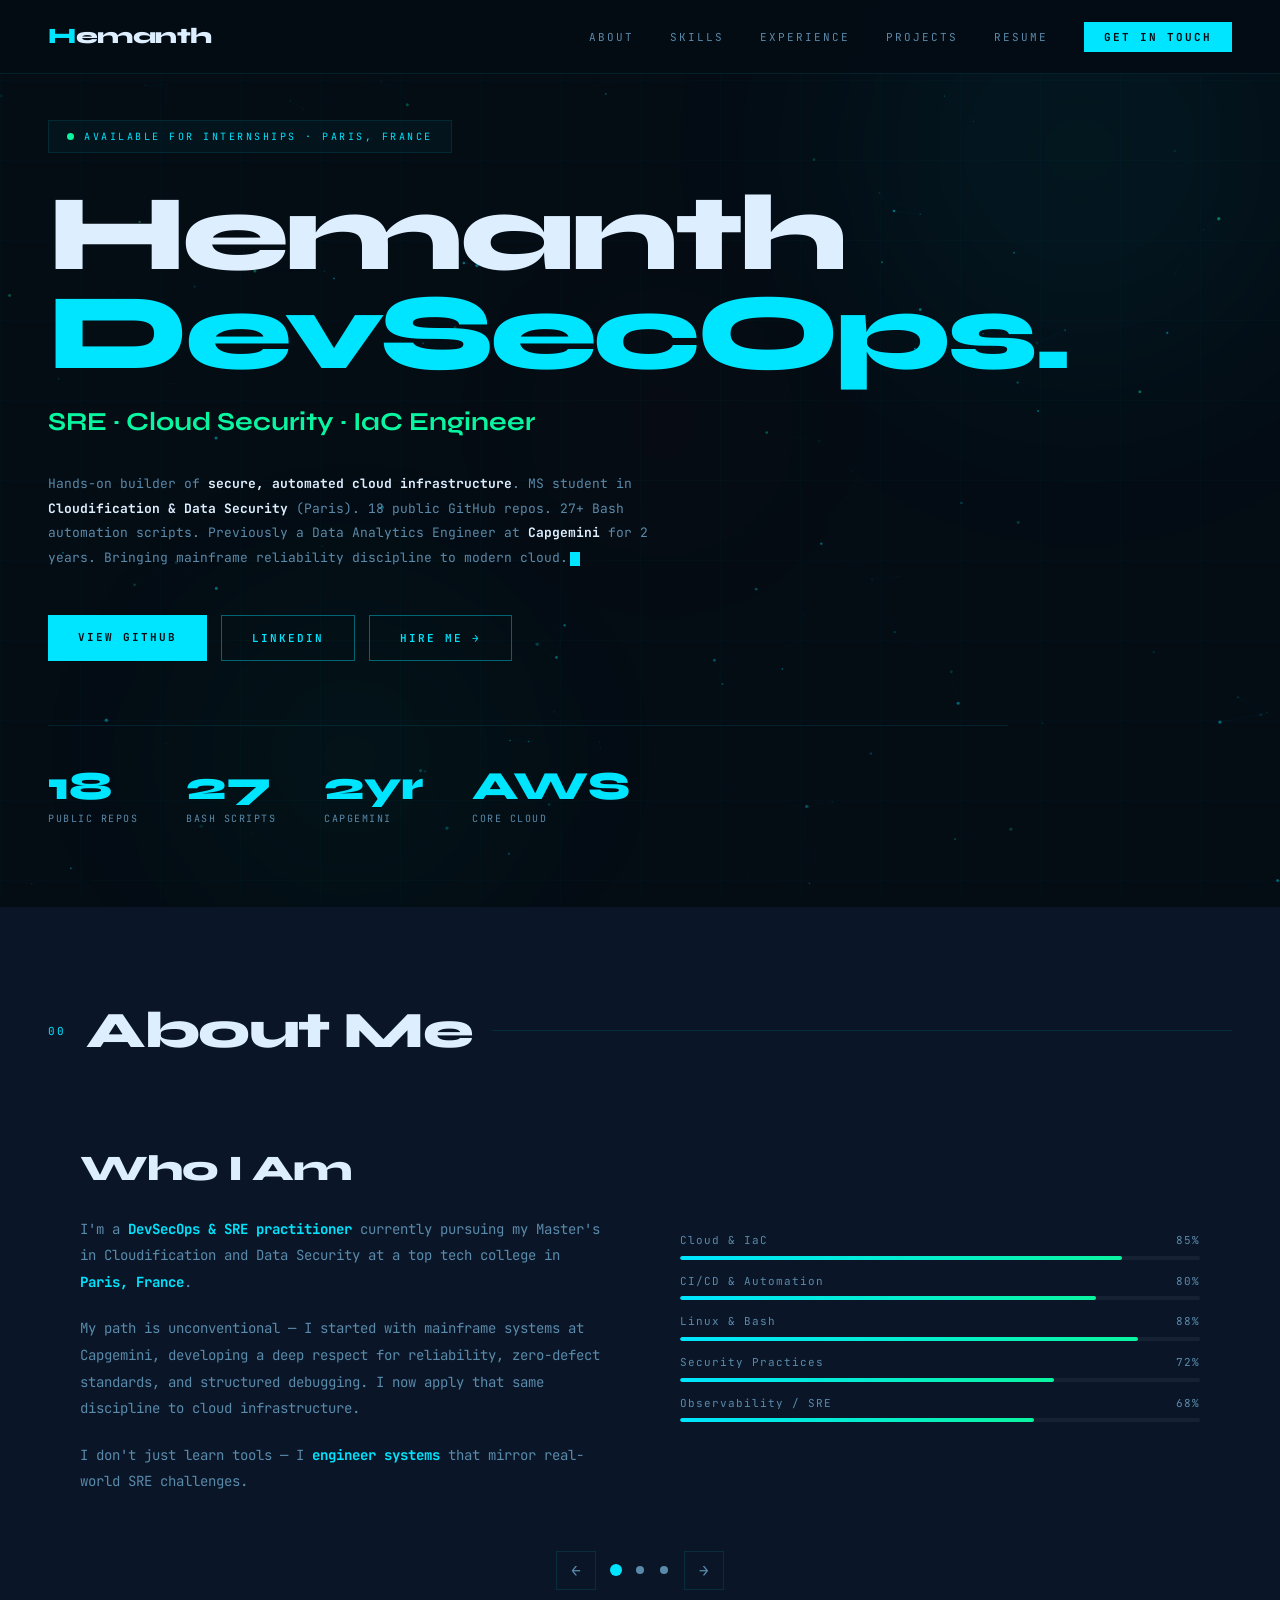
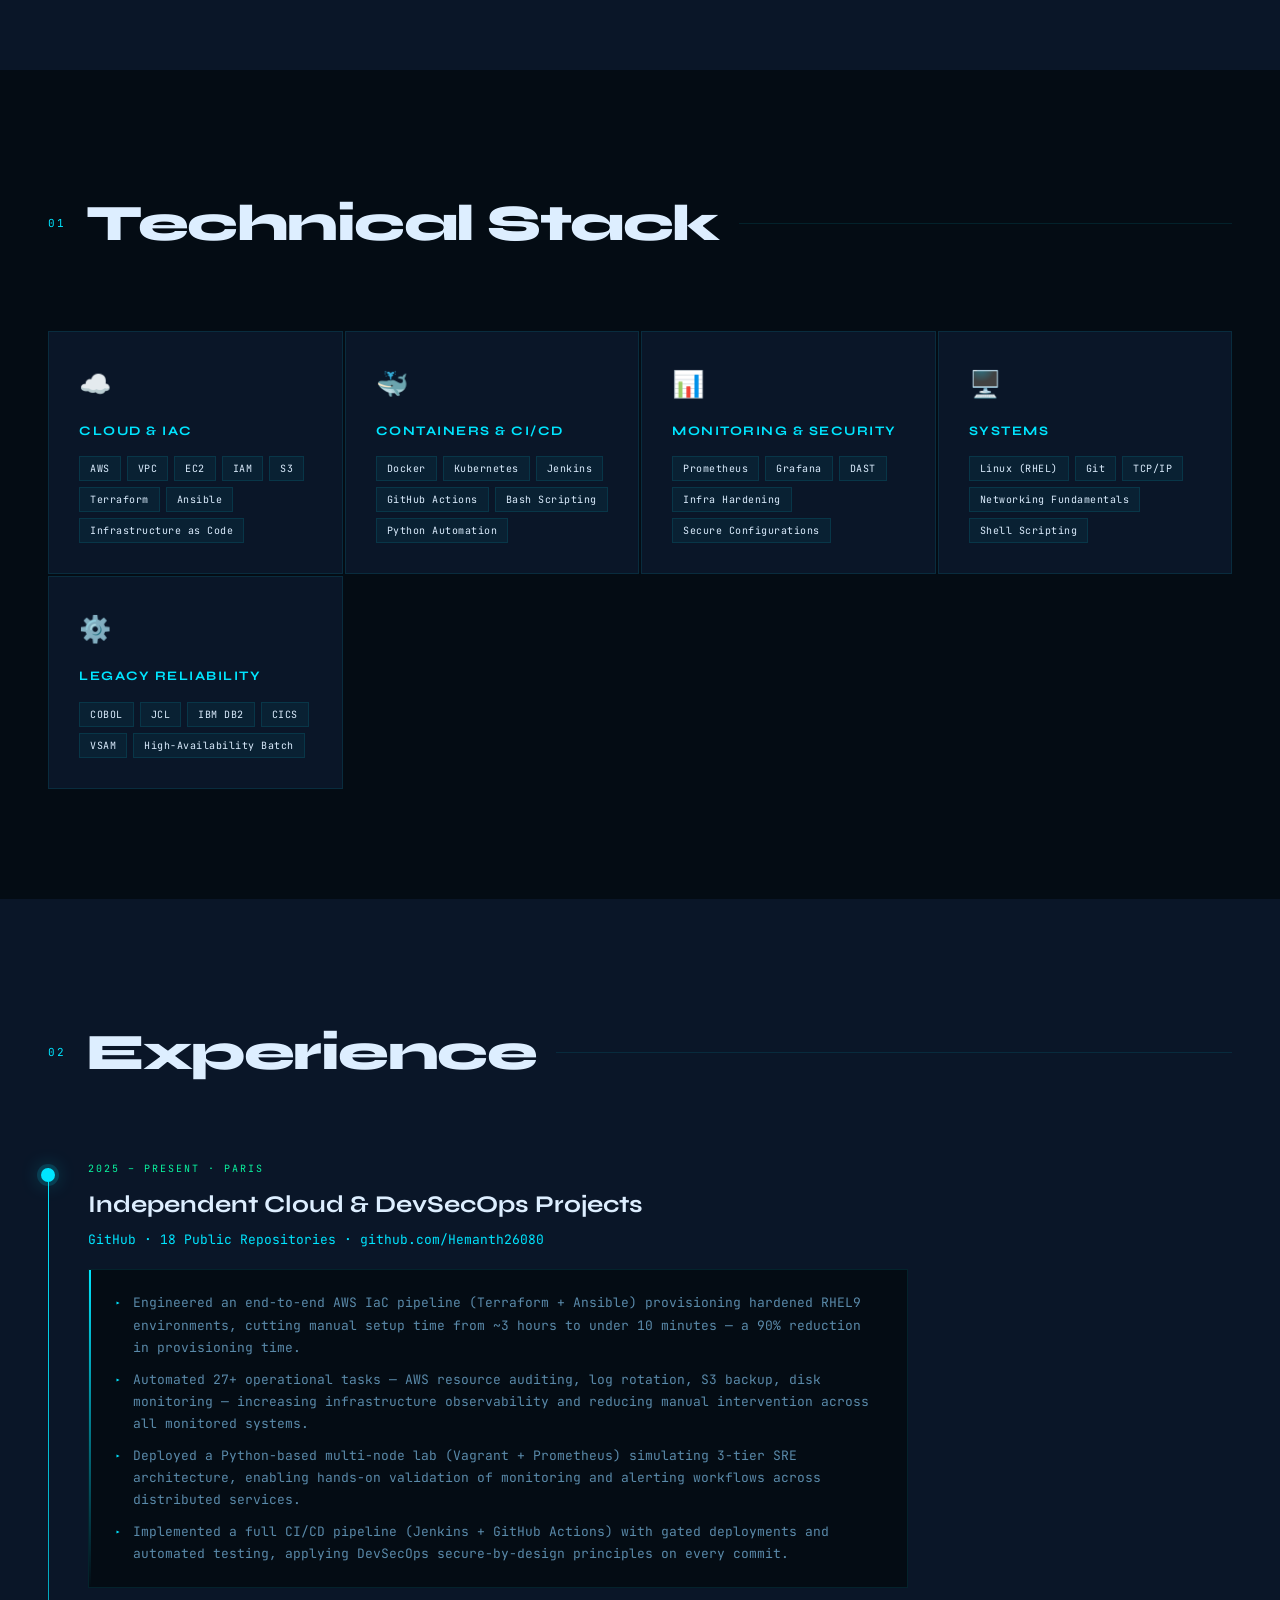
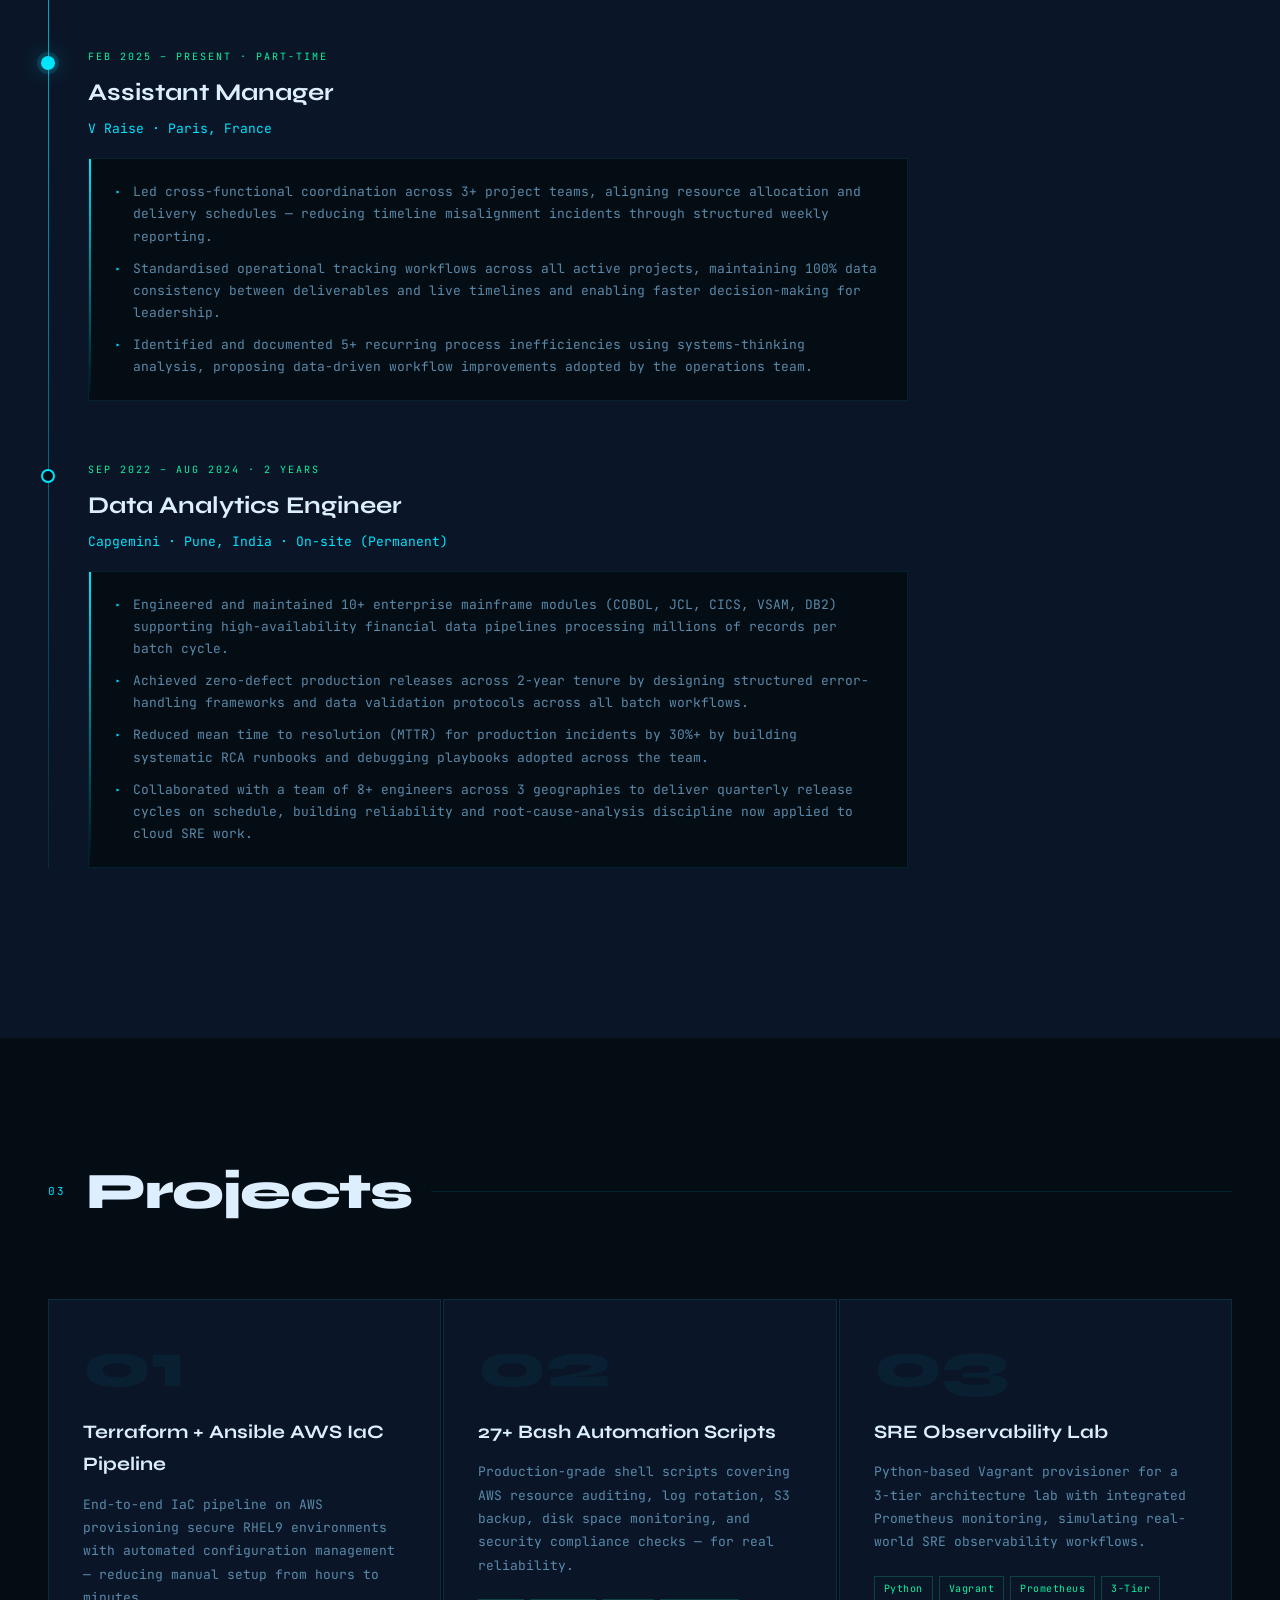
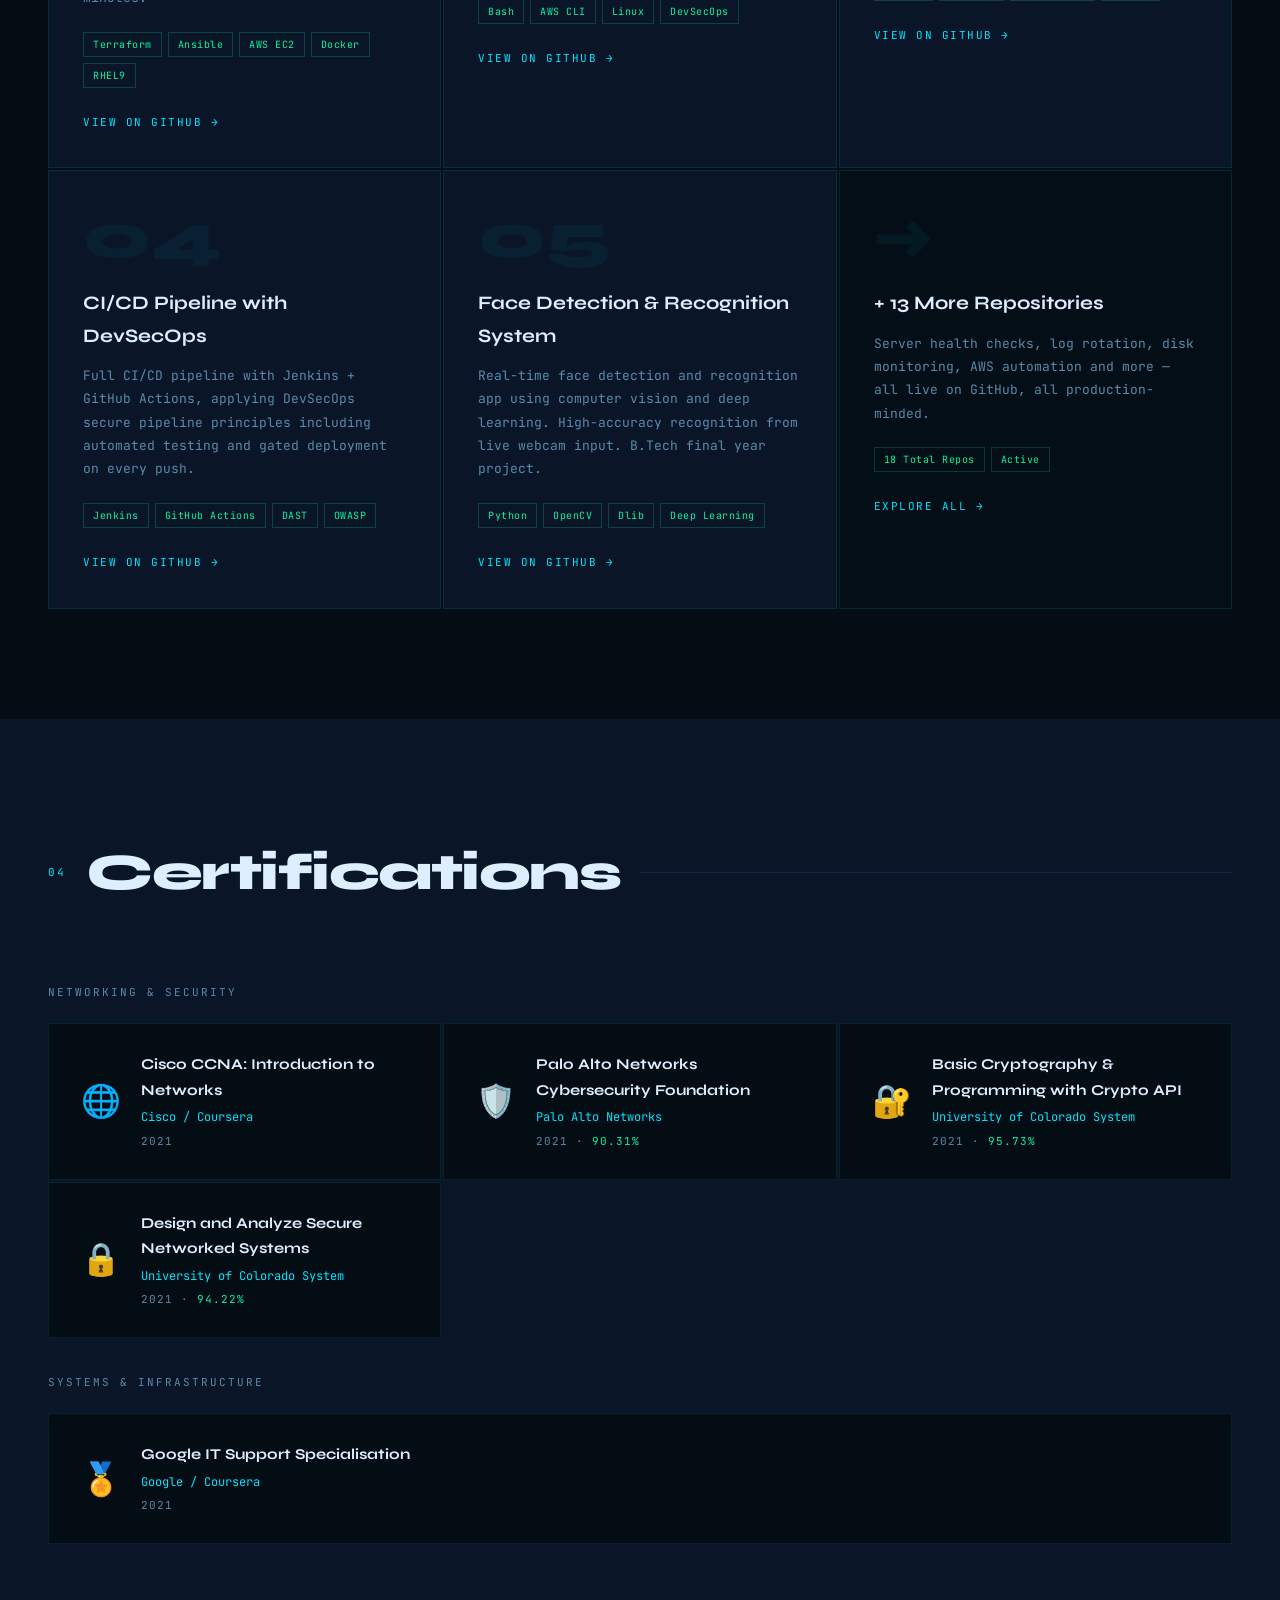
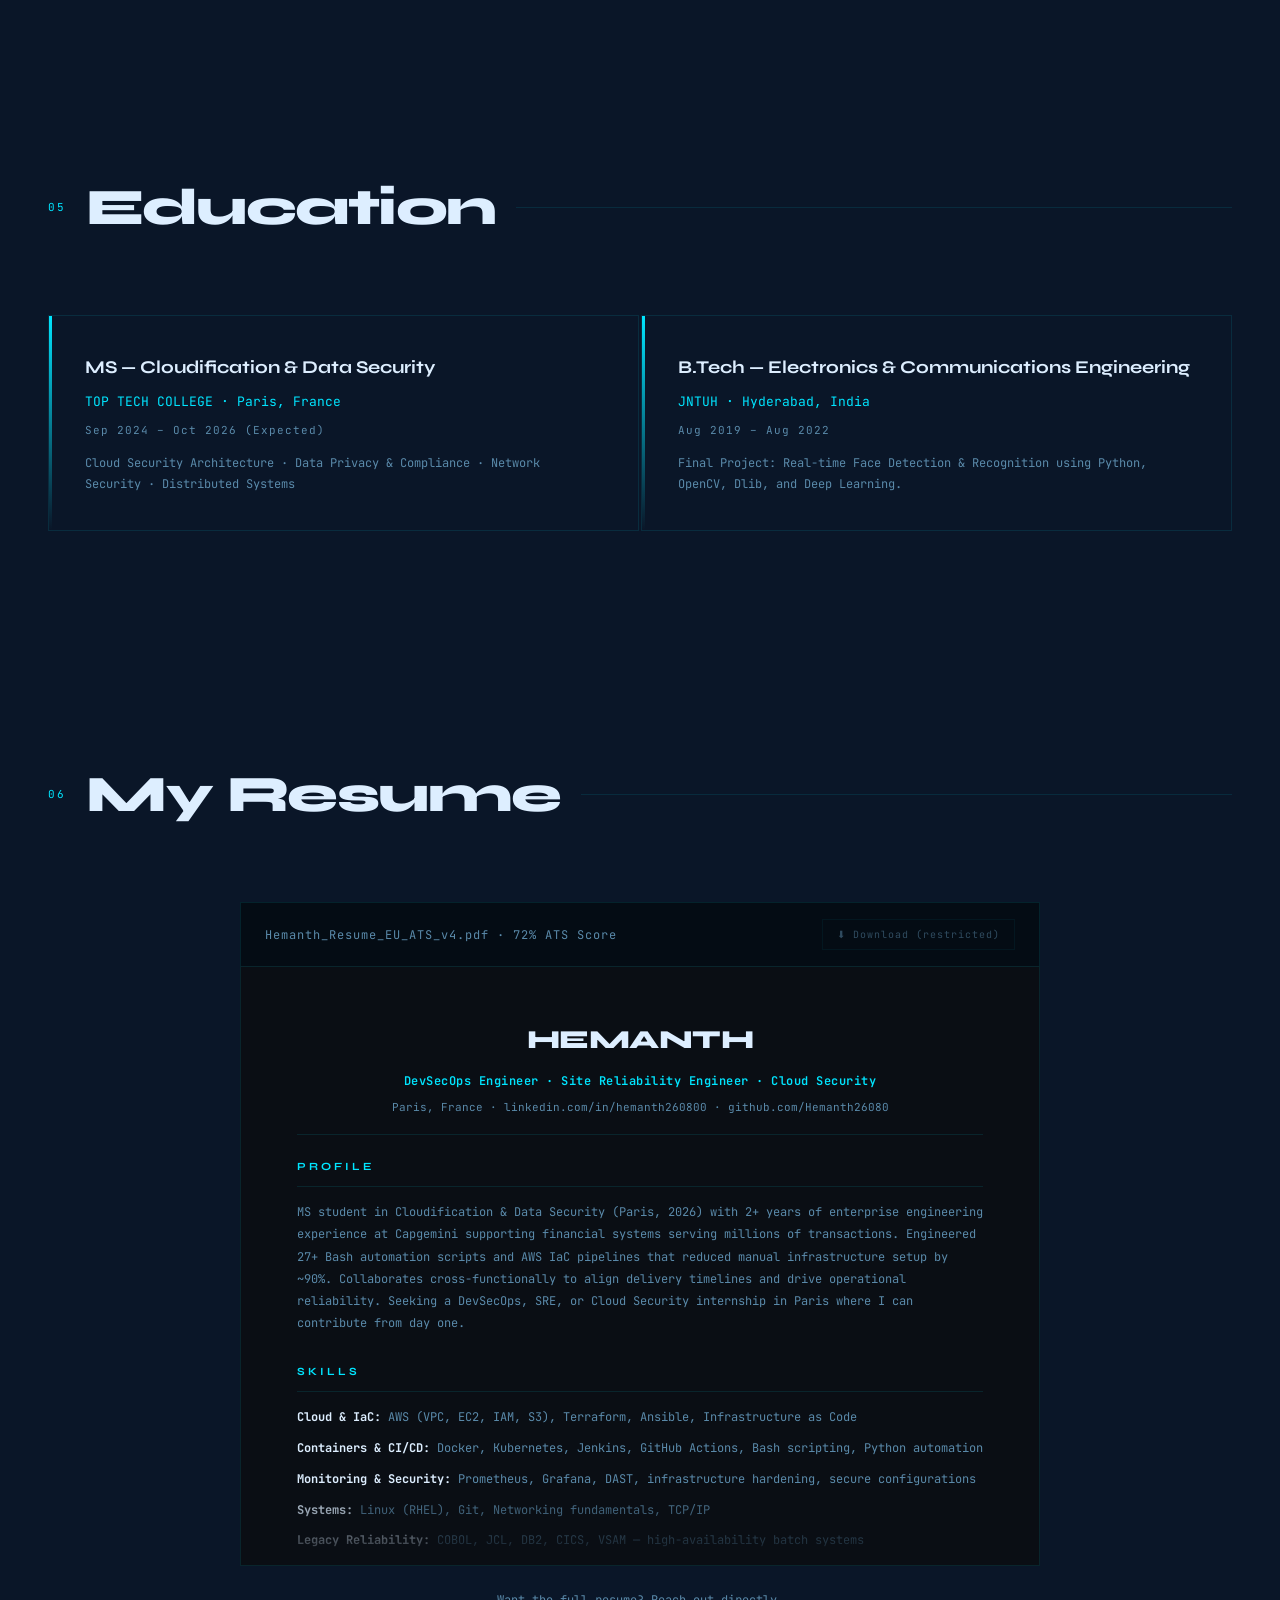
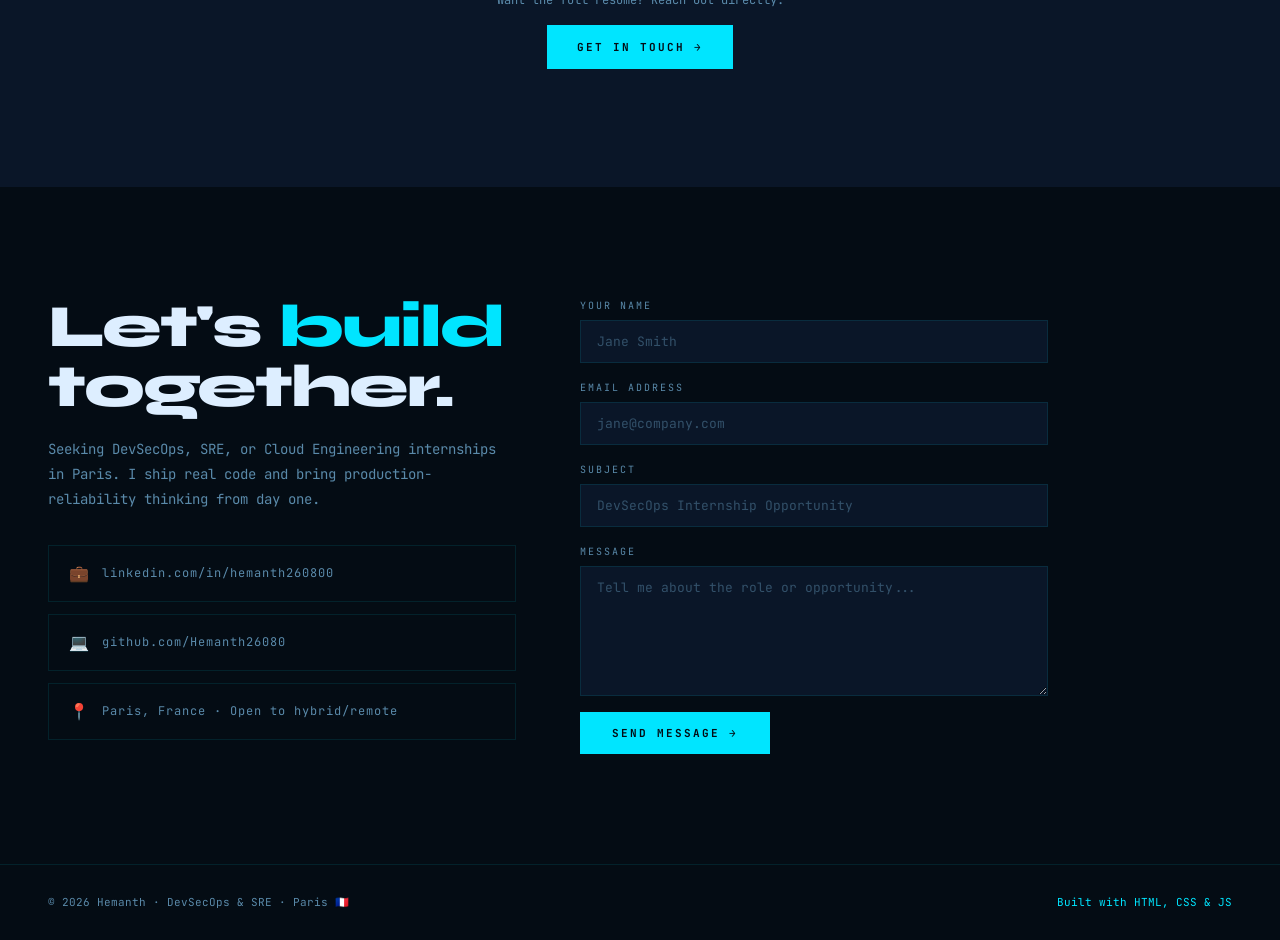
==== index.html @ 76e7305c "Add portfolio website" ====
<!DOCTYPE html>
<html lang="en">
<head>
  <meta charset="UTF-8"/>
  <meta name="viewport" content="width=device-width, initial-scale=1.0"/>
  <title>Hemanth — DevSecOps & SRE Engineer</title>
  <link rel="preconnect" href="https://fonts.googleapis.com">
  <link href="https://fonts.googleapis.com/css2?family=JetBrains+Mono:wght@300;400;600;700&family=Syne:wght@400;600;700;800&display=swap" rel="stylesheet">
  <style>
    :root {
      --bg: #040c14;
      --surface: #0a1628;
      --surface2: #0f1f35;
      --accent: #00e5ff;
      --accent2: #0af5a0;
      --accent3: #ff6b35;
      --text: #ddeeff;
      --muted: #5a8aaa;
      --border: rgba(0,229,255,0.1);
      --font-mono: 'JetBrains Mono', monospace;
      --font-display: 'Syne', sans-serif;
    }

    *, *::before, *::after { box-sizing: border-box; margin: 0; padding: 0; }
    html { scroll-behavior: smooth; }
    body {
      background: var(--bg);
      color: var(--text);
      font-family: var(--font-mono);
      font-size: 14px;
      line-height: 1.7;
      overflow-x: hidden;
    }

    /* ─── CANVAS PARTICLES ─── */
    #particles-canvas {
      position: fixed;
      inset: 0;
      z-index: 0;
      pointer-events: none;
    }

    /* ─── GRID OVERLAY ─── */
    .grid-overlay {
      position: fixed;
      inset: 0;
      background-image:
        linear-gradient(rgba(0,229,255,0.02) 1px, transparent 1px),
        linear-gradient(90deg, rgba(0,229,255,0.02) 1px, transparent 1px);
      background-size: 80px 80px;
      pointer-events: none;
      z-index: 0;
    }

    /* ─── NAV ─── */
    nav {
      position: fixed;
      top: 0;
      width: 100%;
      z-index: 100;
      padding: 18px 48px;
      display: flex;
      justify-content: space-between;
      align-items: center;
      background: rgba(4,12,20,0.88);
      backdrop-filter: blur(20px);
      border-bottom: 1px solid var(--border);
      transition: padding 0.3s;
    }
    nav.scrolled { padding: 12px 48px; }

    .nav-logo {
      font-family: var(--font-display);
      font-weight: 800;
      font-size: 22px;
      color: var(--accent);
      letter-spacing: -0.5px;
      text-decoration: none;
    }
    .nav-logo span { color: var(--text); }

    .nav-links { display: flex; gap: 36px; list-style: none; align-items: center; }
    .nav-links a {
      color: var(--muted);
      text-decoration: none;
      font-size: 11px;
      letter-spacing: 2px;
      text-transform: uppercase;
      transition: color 0.2s;
      position: relative;
    }
    .nav-links a::after {
      content: '';
      position: absolute;
      bottom: -4px;
      left: 0;
      right: 100%;
      height: 1px;
      background: var(--accent);
      transition: right 0.3s;
    }
    .nav-links a:hover { color: var(--accent); }
    .nav-links a:hover::after { right: 0; }

    .nav-btn {
      padding: 8px 20px;
      background: var(--accent);
      color: var(--bg) !important;
      font-weight: 700;
      font-size: 11px !important;
      letter-spacing: 1.5px;
      transition: all 0.2s !important;
    }
    .nav-btn:hover { background: #33eeff !important; }
    .nav-btn::after { display: none !important; }

    /* ─── HERO ─── */
    #hero {
      min-height: 100vh;
      display: flex;
      align-items: center;
      padding: 120px 48px 80px;
      position: relative;
      overflow: hidden;
      z-index: 1;
    }

    .hero-orb {
      position: absolute;
      border-radius: 50%;
      filter: blur(80px);
      pointer-events: none;
      animation: orb-float 8s ease-in-out infinite;
    }
    .hero-orb-1 {
      width: 700px; height: 700px;
      background: radial-gradient(circle, rgba(0,229,255,0.07) 0%, transparent 70%);
      top: -200px; right: -150px;
      animation-delay: 0s;
    }
    .hero-orb-2 {
      width: 500px; height: 500px;
      background: radial-gradient(circle, rgba(10,245,160,0.05) 0%, transparent 70%);
      bottom: -100px; left: 100px;
      animation-delay: -3s;
    }
    .hero-orb-3 {
      width: 300px; height: 300px;
      background: radial-gradient(circle, rgba(255,107,53,0.04) 0%, transparent 70%);
      top: 30%; left: 40%;
      animation-delay: -5s;
    }
    @keyframes orb-float {
      0%, 100% { transform: translateY(0px) scale(1); }
      50% { transform: translateY(-30px) scale(1.05); }
    }

    .hero-content { position: relative; z-index: 1; max-width: 960px; }

    .hero-tag {
      display: inline-flex;
      align-items: center;
      gap: 10px;
      padding: 7px 18px;
      border: 1px solid var(--border);
      font-size: 10px;
      color: var(--accent);
      letter-spacing: 2.5px;
      text-transform: uppercase;
      margin-bottom: 32px;
      background: rgba(0,229,255,0.04);
      animation: slide-down 0.8s ease both;
    }
    .hero-tag .dot {
      width: 7px; height: 7px;
      background: var(--accent2);
      border-radius: 50%;
      animation: blink 2s ease infinite;
    }
    @keyframes blink { 0%,100%{opacity:1;} 50%{opacity:0.2;} }

    .hero-name {
      font-family: var(--font-display);
      font-size: clamp(52px, 9vw, 108px);
      font-weight: 800;
      line-height: 0.92;
      letter-spacing: -4px;
      color: var(--text);
      margin-bottom: 16px;
      animation: slide-up 0.9s ease 0.1s both;
    }
    .hero-name em { font-style: normal; color: var(--accent); }

    .hero-subtitle {
      font-family: var(--font-display);
      font-size: clamp(16px, 2.5vw, 26px);
      font-weight: 400;
      color: var(--muted);
      margin-bottom: 28px;
      animation: slide-up 0.9s ease 0.2s both;
    }
    .hero-subtitle strong { color: var(--accent2); }

    .hero-desc {
      font-size: 13px;
      color: var(--muted);
      max-width: 620px;
      line-height: 1.9;
      margin-bottom: 44px;
      animation: slide-up 0.9s ease 0.3s both;
    }
    .hero-desc b { color: var(--text); }

    .hero-cta {
      display: flex;
      gap: 14px;
      flex-wrap: wrap;
      animation: slide-up 0.9s ease 0.4s both;
    }

    .hero-stats {
      display: flex;
      gap: 48px;
      margin-top: 64px;
      padding-top: 40px;
      border-top: 1px solid var(--border);
      flex-wrap: wrap;
      animation: slide-up 0.9s ease 0.5s both;
    }
    .stat-item { text-align: left; }
    .stat-num {
      font-family: var(--font-display);
      font-size: 40px;
      font-weight: 800;
      color: var(--accent);
      line-height: 1;
    }
    .stat-label { font-size: 10px; color: var(--muted); letter-spacing: 1.5px; text-transform: uppercase; margin-top: 4px; }

    .cursor {
      display: inline-block; width: 10px; height: 1.1em;
      background: var(--accent); vertical-align: text-bottom;
      margin-left: 2px;
      animation: cursor-blink 1.2s step-end infinite;
    }
    @keyframes cursor-blink { 0%,100%{opacity:1;} 50%{opacity:0;} }

    /* ─── BUTTONS ─── */
    .btn-primary {
      padding: 13px 30px;
      background: var(--accent);
      color: var(--bg);
      font-family: var(--font-mono);
      font-size: 11px;
      font-weight: 700;
      letter-spacing: 2px;
      text-transform: uppercase;
      text-decoration: none;
      border: none;
      cursor: pointer;
      transition: all 0.25s;
      position: relative;
      overflow: hidden;
      display: inline-block;
    }
    .btn-primary::before {
      content: '';
      position: absolute;
      top: 0; left: -100%; width: 100%; height: 100%;
      background: linear-gradient(90deg, transparent, rgba(255,255,255,0.2), transparent);
      transition: left 0.4s;
    }
    .btn-primary:hover::before { left: 100%; }
    .btn-primary:hover { transform: translateY(-2px); box-shadow: 0 8px 24px rgba(0,229,255,0.3); }

    .btn-secondary {
      padding: 13px 30px;
      background: transparent;
      color: var(--accent);
      font-family: var(--font-mono);
      font-size: 11px;
      font-weight: 600;
      letter-spacing: 2px;
      text-transform: uppercase;
      text-decoration: none;
      border: 1px solid rgba(0,229,255,0.4);
      transition: all 0.25s;
      display: inline-block;
    }
    .btn-secondary:hover {
      background: rgba(0,229,255,0.08);
      border-color: var(--accent);
      transform: translateY(-2px);
    }

    /* ─── SECTIONS ─── */
    section { padding: 110px 48px; position: relative; z-index: 1; }

    .section-header {
      display: flex;
      align-items: center;
      gap: 20px;
      margin-bottom: 64px;
    }
    .section-num { font-size: 11px; color: var(--accent); letter-spacing: 2px; }
    .section-title {
      font-family: var(--font-display);
      font-size: clamp(30px, 4vw, 52px);
      font-weight: 800;
      letter-spacing: -1.5px;
      color: var(--text);
      white-space: nowrap;
    }
    .section-line { flex: 1; height: 1px; background: var(--border); }

    /* ─── SCROLL ANIMATIONS ─── */
    @keyframes slide-up { from { opacity:0; transform: translateY(30px); } to { opacity:1; transform: translateY(0); } }
    @keyframes slide-down { from { opacity:0; transform: translateY(-20px); } to { opacity:1; transform: translateY(0); } }
    @keyframes slide-left { from { opacity:0; transform: translateX(40px); } to { opacity:1; transform: translateX(0); } }
    @keyframes slide-right { from { opacity:0; transform: translateX(-40px); } to { opacity:1; transform: translateX(0); } }
    @keyframes scale-in { from { opacity:0; transform: scale(0.9); } to { opacity:1; transform: scale(1); } }

    .anim-up    { opacity:0; }
    .anim-left  { opacity:0; }
    .anim-right { opacity:0; }
    .anim-scale { opacity:0; }

    .anim-up.triggered    { animation: slide-up 0.7s ease forwards; }
    .anim-left.triggered  { animation: slide-left 0.7s ease forwards; }
    .anim-right.triggered { animation: slide-right 0.7s ease forwards; }
    .anim-scale.triggered { animation: scale-in 0.6s ease forwards; }

    /* ─── ABOUT / HERO CAROUSEL ─── */
    .carousel-section { background: var(--surface); overflow: hidden; }

    .carousel-track-wrap { overflow: hidden; }
    .carousel-track {
      display: flex;
      gap: 0;
      transition: transform 0.7s cubic-bezier(0.77,0,0.175,1);
    }
    .carousel-slide {
      min-width: 100%;
      padding: 0 80px;
      display: grid;
      grid-template-columns: 1fr 1fr;
      gap: 80px;
      align-items: center;
    }
    .carousel-slide-text h3 {
      font-family: var(--font-display);
      font-size: 36px;
      font-weight: 800;
      color: var(--text);
      margin-bottom: 16px;
      letter-spacing: -1px;
    }
    .carousel-slide-text p { font-size: 14px; color: var(--muted); line-height: 1.9; margin-bottom: 20px; }
    .carousel-slide-text .highlight { color: var(--accent); font-weight: 700; }
    .carousel-slide-visual {
      display: flex;
      flex-direction: column;
      gap: 12px;
    }

    .progress-bar-item { display: flex; flex-direction: column; gap: 6px; }
    .progress-bar-label {
      display: flex;
      justify-content: space-between;
      font-size: 11px;
      color: var(--muted);
      letter-spacing: 1px;
    }
    .progress-bar-track {
      height: 4px;
      background: rgba(255,255,255,0.05);
      border-radius: 2px;
      overflow: hidden;
    }
    .progress-bar-fill {
      height: 100%;
      border-radius: 2px;
      background: linear-gradient(90deg, var(--accent), var(--accent2));
      width: 0;
      transition: width 1.2s cubic-bezier(0.22,1,0.36,1);
    }

    .carousel-nav {
      display: flex;
      justify-content: center;
      align-items: center;
      gap: 16px;
      padding: 36px 0 0;
    }
    .carousel-dot {
      width: 8px; height: 8px;
      border-radius: 50%;
      background: var(--muted);
      cursor: pointer;
      transition: all 0.3s;
    }
    .carousel-dot.active { background: var(--accent); transform: scale(1.5); }
    .carousel-arrow {
      background: transparent;
      border: 1px solid var(--border);
      color: var(--muted);
      font-size: 16px;
      cursor: pointer;
      padding: 8px 14px;
      transition: all 0.2s;
      font-family: var(--font-mono);
    }
    .carousel-arrow:hover { border-color: var(--accent); color: var(--accent); }

    /* ─── SKILLS ─── */
    #skills { background: var(--bg); }
    .skills-grid { display: grid; grid-template-columns: repeat(auto-fit, minmax(260px,1fr)); gap: 2px; }

    .skill-card {
      background: var(--surface);
      padding: 30px;
      border: 1px solid var(--border);
      position: relative;
      overflow: hidden;
      transition: border-color 0.3s, transform 0.3s;
      cursor: default;
    }
    .skill-card::before {
      content: '';
      position: absolute;
      top: 0; left: 0; right: 0;
      height: 2px;
      background: linear-gradient(90deg, var(--accent), var(--accent2));
      transform: scaleX(0);
      transform-origin: left;
      transition: transform 0.4s cubic-bezier(0.22,1,0.36,1);
    }
    .skill-card::after {
      content: '';
      position: absolute;
      inset: 0;
      background: radial-gradient(circle at 50% 0%, rgba(0,229,255,0.05) 0%, transparent 60%);
      opacity: 0;
      transition: opacity 0.4s;
    }
    .skill-card:hover { border-color: rgba(0,229,255,0.25); transform: translateY(-4px); }
    .skill-card:hover::before { transform: scaleX(1); }
    .skill-card:hover::after { opacity: 1; }

    .skill-card-icon { font-size: 26px; margin-bottom: 14px; position: relative; z-index: 1; }
    .skill-card-title {
      font-family: var(--font-display);
      font-size: 13px;
      font-weight: 700;
      color: var(--accent);
      letter-spacing: 1.5px;
      text-transform: uppercase;
      margin-bottom: 14px;
      position: relative; z-index: 1;
    }
    .skill-tags { display: flex; flex-wrap: wrap; gap: 6px; position: relative; z-index: 1; }
    .skill-tag {
      padding: 3px 10px;
      background: rgba(0,229,255,0.05);
      border: 1px solid var(--border);
      font-size: 10px;
      color: var(--text);
      letter-spacing: 0.5px;
      transition: all 0.2s;
    }
    .skill-card:hover .skill-tag { border-color: rgba(0,229,255,0.2); background: rgba(0,229,255,0.08); }

    /* ─── EXPERIENCE TIMELINE ─── */
    #experience { background: var(--surface); }

    .timeline { position: relative; padding-left: 40px; max-width: 860px; }
    .timeline::before {
      content: '';
      position: absolute;
      left: 0; top: 8px; bottom: 0;
      width: 1px;
      background: linear-gradient(to bottom, var(--accent), rgba(0,229,255,0.1));
    }

    .timeline-item {
      position: relative;
      margin-bottom: 60px;
    }
    .timeline-dot {
      position: absolute;
      left: -47px;
      top: 8px;
      width: 14px; height: 14px;
      border: 2px solid var(--accent);
      background: var(--bg);
      border-radius: 50%;
      transition: all 0.4s;
    }
    .timeline-dot.active {
      background: var(--accent);
      box-shadow: 0 0 0 4px rgba(0,229,255,0.15), 0 0 20px rgba(0,229,255,0.4);
    }
    .timeline-date { font-size: 10px; color: var(--accent2); letter-spacing: 2px; text-transform: uppercase; margin-bottom: 8px; }
    .timeline-role {
      font-family: var(--font-display);
      font-size: 24px;
      font-weight: 700;
      color: var(--text);
      margin-bottom: 4px;
    }
    .timeline-company { font-size: 13px; color: var(--accent); margin-bottom: 18px; }
    .timeline-content {
      background: var(--bg);
      border: 1px solid var(--border);
      padding: 22px 26px;
      position: relative;
      overflow: hidden;
    }
    .timeline-content::before {
      content: '';
      position: absolute;
      top: 0; left: 0; bottom: 0;
      width: 2px;
      background: linear-gradient(to bottom, var(--accent), transparent);
    }
    .timeline-content ul { list-style: none; display: flex; flex-direction: column; gap: 10px; }
    .timeline-content li {
      font-size: 13px;
      color: var(--muted);
      padding-left: 18px;
      position: relative;
      line-height: 1.7;
    }
    .timeline-content li::before {
      content: '▸';
      position: absolute;
      left: 0;
      color: var(--accent);
      font-size: 10px;
      top: 3px;
    }

    /* ─── PROJECTS ─── */
    #projects { background: var(--bg); }

    .projects-grid { display: grid; grid-template-columns: repeat(auto-fit, minmax(320px,1fr)); gap: 2px; }

    .project-card {
      background: var(--surface);
      border: 1px solid var(--border);
      padding: 34px;
      position: relative;
      overflow: hidden;
      transition: all 0.35s cubic-bezier(0.22,1,0.36,1);
    }
    .project-card-bg {
      position: absolute;
      inset: 0;
      background: radial-gradient(circle at 100% 100%, rgba(0,229,255,0.04) 0%, transparent 60%);
      opacity: 0;
      transition: opacity 0.4s;
    }
    .project-card:hover { border-color: rgba(0,229,255,0.2); transform: translateY(-6px); box-shadow: 0 20px 60px rgba(0,0,0,0.4); }
    .project-card:hover .project-card-bg { opacity: 1; }

    .project-num {
      font-size: 64px;
      font-weight: 800;
      color: rgba(0,229,255,0.05);
      font-family: var(--font-display);
      line-height: 1;
      margin-bottom: 18px;
      position: relative;
      z-index: 1;
    }
    .project-title {
      font-family: var(--font-display);
      font-size: 19px;
      font-weight: 700;
      color: var(--text);
      margin-bottom: 12px;
      position: relative; z-index: 1;
    }
    .project-desc {
      font-size: 13px;
      color: var(--muted);
      line-height: 1.8;
      margin-bottom: 22px;
      position: relative; z-index: 1;
    }
    .project-tags { display: flex; flex-wrap: wrap; gap: 6px; margin-bottom: 22px; position: relative; z-index: 1; }
    .project-tag {
      padding: 3px 9px;
      font-size: 10px;
      color: var(--accent2);
      border: 1px solid rgba(10,245,160,0.2);
      letter-spacing: 0.5px;
    }
    .project-link {
      font-size: 11px;
      color: var(--accent);
      text-decoration: none;
      letter-spacing: 1.5px;
      text-transform: uppercase;
      display: inline-flex;
      align-items: center;
      gap: 8px;
      position: relative; z-index: 1;
      transition: gap 0.2s;
    }
    .project-link:hover { gap: 14px; }

    /* ─── CERTIFICATIONS ─── */
    #certifications { background: var(--surface); }
    .certs-grid { display: grid; grid-template-columns: repeat(auto-fit, minmax(300px,1fr)); gap: 2px; }
    .cert-card {
      background: var(--bg);
      border: 1px solid var(--border);
      padding: 28px 32px;
      display: flex;
      align-items: center;
      gap: 20px;
      transition: all 0.3s;
    }
    .cert-card:hover { border-color: rgba(0,229,255,0.2); transform: translateX(6px); }
    .cert-icon { font-size: 32px; flex-shrink: 0; }
    .cert-name { font-family: var(--font-display); font-size: 15px; font-weight: 700; color: var(--text); margin-bottom: 4px; }
    .cert-issuer { font-size: 12px; color: var(--accent); margin-bottom: 4px; }
    .cert-year { font-size: 11px; color: var(--muted); letter-spacing: 1px; }

    /* ─── EDUCATION ─── */
    #education { background: var(--bg); }
    .edu-grid { display: grid; grid-template-columns: repeat(auto-fit, minmax(340px,1fr)); gap: 2px; }
    .edu-card {
      background: var(--surface);
      border: 1px solid var(--border);
      padding: 36px;
      position: relative;
      overflow: hidden;
      transition: border-color 0.3s;
    }
    .edu-card::before {
      content: '';
      position: absolute;
      top: 0; left: 0; bottom: 0;
      width: 3px;
      background: linear-gradient(to bottom, var(--accent), transparent);
    }
    .edu-card:hover { border-color: rgba(0,229,255,0.2); }
    .edu-degree { font-family: var(--font-display); font-size: 18px; font-weight: 700; color: var(--text); margin-bottom: 8px; }
    .edu-school { font-size: 13px; color: var(--accent); margin-bottom: 8px; }
    .edu-period { font-size: 11px; color: var(--muted); letter-spacing: 1px; }
    .edu-note { margin-top: 14px; font-size: 12px; color: var(--muted); line-height: 1.7; }

    /* ─── RESUME VIEWER ─── */
    #resume-section { background: var(--surface); }
    .resume-viewer {
      max-width: 800px;
      margin: 0 auto;
    }
    .resume-viewer-header {
      display: flex;
      justify-content: space-between;
      align-items: center;
      padding: 16px 24px;
      background: var(--bg);
      border: 1px solid var(--border);
      border-bottom: none;
    }
    .resume-viewer-title { font-size: 12px; color: var(--muted); letter-spacing: 1px; }
    .resume-viewer-actions { display: flex; gap: 8px; }
    .resume-no-dl {
      padding: 6px 14px;
      border: 1px solid var(--border);
      font-size: 10px;
      color: var(--muted);
      letter-spacing: 1px;
      cursor: not-allowed;
      opacity: 0.5;
      font-family: var(--font-mono);
    }
    .resume-content {
      background: #0a0e14;
      border: 1px solid var(--border);
      padding: 48px 56px;
      font-size: 13px;
      line-height: 1.9;
      max-height: 600px;
      overflow-y: auto;
      position: relative;
    }
    .resume-content::after {
      content: '';
      position: absolute;
      bottom: 0; left: 0; right: 0;
      height: 80px;
      background: linear-gradient(transparent, #0a0e14);
      pointer-events: none;
    }
    .resume-section { margin-bottom: 28px; }
    .resume-section-title {
      font-family: var(--font-display);
      font-size: 11px;
      font-weight: 700;
      color: var(--accent);
      letter-spacing: 3px;
      text-transform: uppercase;
      border-bottom: 1px solid var(--border);
      padding-bottom: 8px;
      margin-bottom: 14px;
    }
    .resume-entry { margin-bottom: 14px; }
    .resume-entry-title { color: var(--text); font-weight: 600; font-size: 14px; }
    .resume-entry-sub { color: var(--muted); font-size: 12px; margin-bottom: 8px; }
    .resume-entry ul { list-style: none; }
    .resume-entry li { color: var(--muted); padding-left: 16px; position: relative; font-size: 12px; margin-bottom: 5px; }
    .resume-entry li::before { content: '▸'; position: absolute; left: 0; color: var(--accent); font-size: 9px; top: 4px; }
    .resume-skill-row { margin-bottom: 8px; font-size: 12px; }
    .resume-skill-row b { color: var(--text); }
    .resume-skill-row span { color: var(--muted); }

    ::-webkit-scrollbar { width: 4px; }
    ::-webkit-scrollbar-track { background: var(--bg); }
    ::-webkit-scrollbar-thumb { background: var(--accent); border-radius: 2px; }

    /* ─── CONTACT ─── */
    #contact { background: var(--bg); }
    .contact-grid {
      display: grid;
      grid-template-columns: 1fr 1fr;
      gap: 64px;
      align-items: start;
      max-width: 1000px;
    }
    .contact-left h2 {
      font-family: var(--font-display);
      font-size: clamp(36px, 5vw, 60px);
      font-weight: 800;
      letter-spacing: -2px;
      color: var(--text);
      line-height: 1;
      margin-bottom: 20px;
    }
    .contact-left h2 span { color: var(--accent); }
    .contact-left p { font-size: 14px; color: var(--muted); line-height: 1.8; margin-bottom: 32px; }
    .contact-social { display: flex; flex-direction: column; gap: 12px; }
    .contact-social-link {
      display: flex;
      align-items: center;
      gap: 12px;
      padding: 14px 20px;
      border: 1px solid var(--border);
      text-decoration: none;
      color: var(--muted);
      font-size: 12px;
      letter-spacing: 1px;
      transition: all 0.3s;
    }
    .contact-social-link:hover { border-color: var(--accent); color: var(--accent); transform: translateX(8px); }
    .contact-social-icon { font-size: 16px; }

    /* ─── CONTACT FORM ─── */
    .contact-form { display: flex; flex-direction: column; gap: 16px; }
    .form-group { display: flex; flex-direction: column; gap: 6px; }
    .form-label { font-size: 10px; color: var(--muted); letter-spacing: 2px; text-transform: uppercase; }
    .form-input, .form-textarea {
      background: var(--surface);
      border: 1px solid var(--border);
      color: var(--text);
      font-family: var(--font-mono);
      font-size: 13px;
      padding: 12px 16px;
      outline: none;
      transition: border-color 0.3s, box-shadow 0.3s;
      width: 100%;
    }
    .form-input:focus, .form-textarea:focus {
      border-color: var(--accent);
      box-shadow: 0 0 0 2px rgba(0,229,255,0.08);
    }
    .form-textarea { min-height: 130px; resize: vertical; }
    .form-input::placeholder, .form-textarea::placeholder { color: var(--muted); opacity: 0.5; }

    .form-submit {
      padding: 14px 32px;
      background: var(--accent);
      color: var(--bg);
      font-family: var(--font-mono);
      font-size: 11px;
      font-weight: 700;
      letter-spacing: 2px;
      text-transform: uppercase;
      border: none;
      cursor: pointer;
      transition: all 0.25s;
      position: relative;
      overflow: hidden;
      align-self: flex-start;
    }
    .form-submit:hover { transform: translateY(-2px); box-shadow: 0 8px 24px rgba(0,229,255,0.3); }
    .form-submit.sent { background: var(--accent2); }

    .form-success {
      display: none;
      padding: 16px;
      border: 1px solid rgba(10,245,160,0.3);
      background: rgba(10,245,160,0.05);
      color: var(--accent2);
      font-size: 12px;
      letter-spacing: 0.5px;
    }

    /* ─── FOOTER ─── */
    footer {
      padding: 28px 48px;
      border-top: 1px solid var(--border);
      display: flex;
      justify-content: space-between;
      align-items: center;
      font-size: 11px;
      color: var(--muted);
      position: relative;
      z-index: 1;
    }

    /* ─── FLOATING BACK TO TOP ─── */
    .back-to-top {
      position: fixed;
      bottom: 32px;
      right: 32px;
      width: 44px; height: 44px;
      background: var(--accent);
      color: var(--bg);
      border: none;
      cursor: pointer;
      font-size: 18px;
      display: flex;
      align-items: center;
      justify-content: center;
      z-index: 99;
      opacity: 0;
      transform: translateY(20px);
      transition: all 0.3s;
      font-family: var(--font-mono);
    }
    .back-to-top.visible { opacity: 1; transform: translateY(0); }
    .back-to-top:hover { transform: translateY(-4px); box-shadow: 0 8px 20px rgba(0,229,255,0.4); }

    /* ─── RESPONSIVE ─── */
    @media (max-width: 768px) {
      nav { padding: 16px 20px; }
      .nav-links { display: none; }
      section { padding: 64px 20px; }
      #hero { padding: 100px 20px 60px; }
      .carousel-slide { grid-template-columns: 1fr; padding: 0 20px; gap: 32px; }
      .contact-grid { grid-template-columns: 1fr; gap: 40px; }
      .hero-stats { gap: 24px; }
      footer { flex-direction: column; gap: 8px; text-align: center; }
      .resume-content { padding: 24px; }
    }
  </style>
</head>
<body>

<canvas id="particles-canvas"></canvas>
<div class="grid-overlay"></div>

<!-- ── BACK TO TOP ── -->
<button class="back-to-top" id="backToTop" onclick="window.scrollTo({top:0,behavior:'smooth'})">↑</button>

<!-- ── NAV ── -->
<nav id="navbar">
  <a href="#hero" class="nav-logo">H<span>emanth</span></a>
  <ul class="nav-links">
    <li><a href="#about">About</a></li>
    <li><a href="#skills">Skills</a></li>
    <li><a href="#experience">Experience</a></li>
    <li><a href="#projects">Projects</a></li>
    <li><a href="#resume-section">Resume</a></li>
    <li><a href="#contact" class="nav-btn">Get in Touch</a></li>
  </ul>
</nav>

<!-- ── HERO ── -->
<section id="hero">
  <div class="hero-orb hero-orb-1"></div>
  <div class="hero-orb hero-orb-2"></div>
  <div class="hero-orb hero-orb-3"></div>
  <div class="hero-content">
    <div class="hero-tag">
      <span class="dot"></span>
      Available for Internships · Paris, France
    </div>
    <h1 class="hero-name">Hemanth<br><em>DevSecOps.</em></h1>
    <p class="hero-subtitle"><strong>SRE · Cloud Security · IaC Engineer</strong></p>
    <p class="hero-desc">
      Hands-on builder of <b>secure, automated cloud infrastructure</b>. MS student in <b>Cloudification & Data Security</b> (Paris). 18 public GitHub repos. 27+ Bash automation scripts. Previously a Data Analytics Engineer at <b>Capgemini</b> for 2 years. Bringing mainframe reliability discipline to modern cloud.<span class="cursor"></span>
    </p>
    <div class="hero-cta">
      <a href="https://github.com/Hemanth26080" target="_blank" class="btn-primary">View GitHub</a>
      <a href="https://www.linkedin.com/in/hemanth260800/" target="_blank" class="btn-secondary">LinkedIn</a>
      <a href="#contact" class="btn-secondary">Hire Me →</a>
    </div>
    <div class="hero-stats">
      <div class="stat-item"><div class="stat-num" data-count="18">0</div><div class="stat-label">Public Repos</div></div>
      <div class="stat-item"><div class="stat-num" data-count="27">0</div><div class="stat-label">Bash Scripts</div></div>
      <div class="stat-item"><div class="stat-num">2yr</div><div class="stat-label">Capgemini</div></div>
      <div class="stat-item"><div class="stat-num">AWS</div><div class="stat-label">Core Cloud</div></div>
    </div>
  </div>
</section>

<!-- ── ABOUT CAROUSEL ── -->
<section id="about" class="carousel-section" style="padding: 80px 0;">
  <div style="padding: 0 48px; margin-bottom: 40px;" class="anim-up">
    <div class="section-header">
      <span class="section-num">00</span>
      <h2 class="section-title">About Me</h2>
      <div class="section-line"></div>
    </div>
  </div>
  <div class="carousel-track-wrap">
    <div class="carousel-track" id="carouselTrack">

      <!-- Slide 1: Who I am -->
      <div class="carousel-slide">
        <div class="carousel-slide-text">
          <h3>Who I Am</h3>
          <p>I'm a <span class="highlight">DevSecOps & SRE practitioner</span> currently pursuing my Master's in Cloudification and Data Security at a top tech college in <span class="highlight">Paris, France</span>.</p>
          <p>My path is unconventional — I started with mainframe systems at Capgemini, developing a deep respect for reliability, zero-defect standards, and structured debugging. I now apply that same discipline to cloud infrastructure.</p>
          <p>I don't just learn tools — I <span class="highlight">engineer systems</span> that mirror real-world SRE challenges.</p>
        </div>
        <div class="carousel-slide-visual">
          <div class="progress-bar-item">
            <div class="progress-bar-label"><span>Cloud & IaC</span><span>85%</span></div>
            <div class="progress-bar-track"><div class="progress-bar-fill" data-width="85"></div></div>
          </div>
          <div class="progress-bar-item">
            <div class="progress-bar-label"><span>CI/CD & Automation</span><span>80%</span></div>
            <div class="progress-bar-track"><div class="progress-bar-fill" data-width="80"></div></div>
          </div>
          <div class="progress-bar-item">
            <div class="progress-bar-label"><span>Linux & Bash</span><span>88%</span></div>
            <div class="progress-bar-track"><div class="progress-bar-fill" data-width="88"></div></div>
          </div>
          <div class="progress-bar-item">
            <div class="progress-bar-label"><span>Security Practices</span><span>72%</span></div>
            <div class="progress-bar-track"><div class="progress-bar-fill" data-width="72"></div></div>
          </div>
          <div class="progress-bar-item">
            <div class="progress-bar-label"><span>Observability / SRE</span><span>68%</span></div>
            <div class="progress-bar-track"><div class="progress-bar-fill" data-width="68"></div></div>
          </div>
        </div>
      </div>

      <!-- Slide 2: What I build -->
      <div class="carousel-slide">
        <div class="carousel-slide-text">
          <h3>What I Build</h3>
          <p>My <span class="highlight">18 public GitHub repos</span> aren't tutorials — they're production-grade systems designed to solve real infrastructure problems.</p>
          <p>From provisioning secure RHEL9 environments with Terraform & Ansible to writing 27+ Bash scripts that audit AWS resources, rotate logs, and check security compliance — every project is built with <span class="highlight">reliability-first thinking</span>.</p>
          <p>Currently building observability into my stack with <span class="highlight">Prometheus & Grafana</span> to close the full SRE loop.</p>
        </div>
        <div class="carousel-slide-visual" style="gap: 16px;">
          <div style="display: grid; grid-template-columns: 1fr 1fr; gap: 12px;">
            <div style="padding: 16px; border: 1px solid var(--border); background: var(--bg); text-align: center;">
              <div style="font-family: var(--font-display); font-size: 28px; font-weight: 800; color: var(--accent);">18</div>
              <div style="font-size: 10px; color: var(--muted); letter-spacing: 1px;">Public Repos</div>
            </div>
            <div style="padding: 16px; border: 1px solid var(--border); background: var(--bg); text-align: center;">
              <div style="font-family: var(--font-display); font-size: 28px; font-weight: 800; color: var(--accent2);">27+</div>
              <div style="font-size: 10px; color: var(--muted); letter-spacing: 1px;">Bash Scripts</div>
            </div>
            <div style="padding: 16px; border: 1px solid var(--border); background: var(--bg); text-align: center;">
              <div style="font-family: var(--font-display); font-size: 28px; font-weight: 800; color: var(--accent3);">IaC</div>
              <div style="font-size: 10px; color: var(--muted); letter-spacing: 1px;">Terraform + Ansible</div>
            </div>
            <div style="padding: 16px; border: 1px solid var(--border); background: var(--bg); text-align: center;">
              <div style="font-family: var(--font-display); font-size: 28px; font-weight: 800; color: var(--accent);">AWS</div>
              <div style="font-size: 10px; color: var(--muted); letter-spacing: 1px;">Core Platform</div>
            </div>
          </div>
        </div>
      </div>

      <!-- Slide 3: What I'm looking for -->
      <div class="carousel-slide">
        <div class="carousel-slide-text">
          <h3>What I'm After</h3>
          <p>I'm seeking <span class="highlight">DevSecOps, SRE, or Cloud Engineering internships in Paris</span> where I can contribute from day one — not learn the basics, but ship real infrastructure work.</p>
          <p>I thrive where <span class="highlight">infrastructure meets security</span>: automating deployments without compromising hardening, writing scripts that catch issues before they impact users, and building observability into every layer.</p>
          <p>If you're building resilient, secure cloud systems — <span class="highlight">let's talk</span>.</p>
        </div>
        <div class="carousel-slide-visual">
          <div style="display: flex; flex-direction: column; gap: 10px;">
            <div style="padding: 14px 18px; border: 1px solid rgba(0,229,255,0.15); background: rgba(0,229,255,0.03); font-size: 12px; color: var(--text);">🎯 DevSecOps Engineer</div>
            <div style="padding: 14px 18px; border: 1px solid rgba(10,245,160,0.15); background: rgba(10,245,160,0.03); font-size: 12px; color: var(--text);">🔧 Site Reliability Engineer (SRE)</div>
            <div style="padding: 14px 18px; border: 1px solid rgba(255,107,53,0.15); background: rgba(255,107,53,0.03); font-size: 12px; color: var(--text);">☁️ Cloud Engineering Internship</div>
            <div style="padding: 14px 18px; border: 1px solid rgba(0,229,255,0.1); font-size: 11px; color: var(--muted); letter-spacing: 0.5px;">📍 Paris, France · Open to hybrid/remote</div>
          </div>
        </div>
      </div>

    </div>
  </div>
  <div class="carousel-nav">
    <button class="carousel-arrow" id="prevSlide">←</button>
    <div class="carousel-dot active" data-index="0"></div>
    <div class="carousel-dot" data-index="1"></div>
    <div class="carousel-dot" data-index="2"></div>
    <button class="carousel-arrow" id="nextSlide">→</button>
  </div>
</section>

<!-- ── SKILLS ── -->
<section id="skills">
  <div class="section-header anim-up">
    <span class="section-num">01</span>
    <h2 class="section-title">Technical Stack</h2>
    <div class="section-line"></div>
  </div>
  <div class="skills-grid">
    <div class="skill-card anim-up"><div class="skill-card-icon">☁️</div><div class="skill-card-title">Cloud & IaC</div><div class="skill-tags"><span class="skill-tag">AWS</span><span class="skill-tag">VPC</span><span class="skill-tag">EC2</span><span class="skill-tag">IAM</span><span class="skill-tag">S3</span><span class="skill-tag">Terraform</span><span class="skill-tag">Ansible</span><span class="skill-tag">Infrastructure as Code</span></div></div>
    <div class="skill-card anim-up"><div class="skill-card-icon">🐳</div><div class="skill-card-title">Containers & CI/CD</div><div class="skill-tags"><span class="skill-tag">Docker</span><span class="skill-tag">Kubernetes</span><span class="skill-tag">Jenkins</span><span class="skill-tag">GitHub Actions</span><span class="skill-tag">Bash Scripting</span><span class="skill-tag">Python Automation</span></div></div>
    <div class="skill-card anim-up"><div class="skill-card-icon">📊</div><div class="skill-card-title">Monitoring & Security</div><div class="skill-tags"><span class="skill-tag">Prometheus</span><span class="skill-tag">Grafana</span><span class="skill-tag">DAST</span><span class="skill-tag">Infra Hardening</span><span class="skill-tag">Secure Configurations</span></div></div>
    <div class="skill-card anim-up"><div class="skill-card-icon">🖥️</div><div class="skill-card-title">Systems</div><div class="skill-tags"><span class="skill-tag">Linux (RHEL)</span><span class="skill-tag">Git</span><span class="skill-tag">TCP/IP</span><span class="skill-tag">Networking Fundamentals</span><span class="skill-tag">Shell Scripting</span></div></div>
    <div class="skill-card anim-up"><div class="skill-card-icon">⚙️</div><div class="skill-card-title">Legacy Reliability</div><div class="skill-tags"><span class="skill-tag">COBOL</span><span class="skill-tag">JCL</span><span class="skill-tag">IBM DB2</span><span class="skill-tag">CICS</span><span class="skill-tag">VSAM</span><span class="skill-tag">High-Availability Batch</span></div></div>
  </div>
</section>

<!-- ── EXPERIENCE ── -->
<section id="experience">
  <div class="section-header anim-up">
    <span class="section-num">02</span>
    <h2 class="section-title">Experience</h2>
    <div class="section-line"></div>
  </div>
  <div class="timeline">

    <!-- GitHub Projects — matches PDF order -->
    <div class="timeline-item anim-right">
      <div class="timeline-dot active"></div>
      <div class="timeline-date">2025 – Present · Paris</div>
      <div class="timeline-role">Independent Cloud & DevSecOps Projects</div>
      <div class="timeline-company">GitHub · 18 Public Repositories · github.com/Hemanth26080</div>
      <div class="timeline-content">
        <ul>
          <li>Engineered an end-to-end AWS IaC pipeline (Terraform + Ansible) provisioning hardened RHEL9 environments, cutting manual setup time from ~3 hours to under 10 minutes — a 90% reduction in provisioning time.</li>
          <li>Automated 27+ operational tasks — AWS resource auditing, log rotation, S3 backup, disk monitoring — increasing infrastructure observability and reducing manual intervention across all monitored systems.</li>
          <li>Deployed a Python-based multi-node lab (Vagrant + Prometheus) simulating 3-tier SRE architecture, enabling hands-on validation of monitoring and alerting workflows across distributed services.</li>
          <li>Implemented a full CI/CD pipeline (Jenkins + GitHub Actions) with gated deployments and automated testing, applying DevSecOps secure-by-design principles on every commit.</li>
        </ul>
      </div>
    </div>

    <!-- V Raise -->
    <div class="timeline-item anim-right">
      <div class="timeline-dot active"></div>
      <div class="timeline-date">Feb 2025 – Present · Part-time</div>
      <div class="timeline-role">Assistant Manager</div>
      <div class="timeline-company">V Raise · Paris, France</div>
      <div class="timeline-content">
        <ul>
          <li>Led cross-functional coordination across 3+ project teams, aligning resource allocation and delivery schedules — reducing timeline misalignment incidents through structured weekly reporting.</li>
          <li>Standardised operational tracking workflows across all active projects, maintaining 100% data consistency between deliverables and live timelines and enabling faster decision-making for leadership.</li>
          <li>Identified and documented 5+ recurring process inefficiencies using systems-thinking analysis, proposing data-driven workflow improvements adopted by the operations team.</li>
        </ul>
      </div>
    </div>

    <!-- Capgemini -->
    <div class="timeline-item anim-right">
      <div class="timeline-dot"></div>
      <div class="timeline-date">Sep 2022 – Aug 2024 · 2 years</div>
      <div class="timeline-role">Data Analytics Engineer</div>
      <div class="timeline-company">Capgemini · Pune, India · On-site (Permanent)</div>
      <div class="timeline-content">
        <ul>
          <li>Engineered and maintained 10+ enterprise mainframe modules (COBOL, JCL, CICS, VSAM, DB2) supporting high-availability financial data pipelines processing millions of records per batch cycle.</li>
          <li>Achieved zero-defect production releases across 2-year tenure by designing structured error-handling frameworks and data validation protocols across all batch workflows.</li>
          <li>Reduced mean time to resolution (MTTR) for production incidents by 30%+ by building systematic RCA runbooks and debugging playbooks adopted across the team.</li>
          <li>Collaborated with a team of 8+ engineers across 3 geographies to deliver quarterly release cycles on schedule, building reliability and root-cause-analysis discipline now applied to cloud SRE work.</li>
        </ul>
      </div>
    </div>

  </div>
</section>

<!-- ── PROJECTS ── -->
<section id="projects">
  <div class="section-header anim-up">
    <span class="section-num">03</span>
    <h2 class="section-title">Projects</h2>
    <div class="section-line"></div>
  </div>
  <div class="projects-grid">
    <div class="project-card anim-up">
      <div class="project-card-bg"></div>
      <div class="project-num">01</div>
      <div class="project-title">Terraform + Ansible AWS IaC Pipeline</div>
      <div class="project-desc">End-to-end IaC pipeline on AWS provisioning secure RHEL9 environments with automated configuration management — reducing manual setup from hours to minutes.</div>
      <div class="project-tags"><span class="project-tag">Terraform</span><span class="project-tag">Ansible</span><span class="project-tag">AWS EC2</span><span class="project-tag">Docker</span><span class="project-tag">RHEL9</span></div>
      <a href="https://github.com/Hemanth26080/terraform-ansible-docker-ec2-deployment" target="_blank" class="project-link">View on GitHub →</a>
    </div>
    <div class="project-card anim-up">
      <div class="project-card-bg"></div>
      <div class="project-num">02</div>
      <div class="project-title">27+ Bash Automation Scripts</div>
      <div class="project-desc">Production-grade shell scripts covering AWS resource auditing, log rotation, S3 backup, disk space monitoring, and security compliance checks — for real reliability.</div>
      <div class="project-tags"><span class="project-tag">Bash</span><span class="project-tag">AWS CLI</span><span class="project-tag">Linux</span><span class="project-tag">DevSecOps</span></div>
      <a href="https://github.com/Hemanth26080/shell_scripting" target="_blank" class="project-link">View on GitHub →</a>
    </div>
    <div class="project-card anim-up">
      <div class="project-card-bg"></div>
      <div class="project-num">03</div>
      <div class="project-title">SRE Observability Lab</div>
      <div class="project-desc">Python-based Vagrant provisioner for a 3-tier architecture lab with integrated Prometheus monitoring, simulating real-world SRE observability workflows.</div>
      <div class="project-tags"><span class="project-tag">Python</span><span class="project-tag">Vagrant</span><span class="project-tag">Prometheus</span><span class="project-tag">3-Tier</span></div>
      <a href="https://github.com/Hemanth26080/devops-lab-automation" target="_blank" class="project-link">View on GitHub →</a>
    </div>
    <div class="project-card anim-up">
      <div class="project-card-bg"></div>
      <div class="project-num">04</div>
      <div class="project-title">CI/CD Pipeline with DevSecOps</div>
      <div class="project-desc">Full CI/CD pipeline with Jenkins + GitHub Actions, applying DevSecOps secure pipeline principles including automated testing and gated deployment on every push.</div>
      <div class="project-tags"><span class="project-tag">Jenkins</span><span class="project-tag">GitHub Actions</span><span class="project-tag">DAST</span><span class="project-tag">OWASP</span></div>
      <a href="https://github.com/Hemanth26080" target="_blank" class="project-link">View on GitHub →</a>
    </div>
    <div class="project-card anim-up">
      <div class="project-card-bg"></div>
      <div class="project-num">05</div>
      <div class="project-title">Face Detection & Recognition System</div>
      <div class="project-desc">Real-time face detection and recognition app using computer vision and deep learning. High-accuracy recognition from live webcam input. B.Tech final year project.</div>
      <div class="project-tags"><span class="project-tag">Python</span><span class="project-tag">OpenCV</span><span class="project-tag">Dlib</span><span class="project-tag">Deep Learning</span></div>
      <a href="https://github.com/Hemanth26080" target="_blank" class="project-link">View on GitHub →</a>
    </div>
    <div class="project-card anim-up" style="border-color: rgba(0,229,255,0.12); background: rgba(0,229,255,0.01);">
      <div class="project-num" style="color: rgba(0,229,255,0.06);">→</div>
      <div class="project-title">+ 13 More Repositories</div>
      <div class="project-desc">Server health checks, log rotation, disk monitoring, AWS automation and more — all live on GitHub, all production-minded.</div>
      <div class="project-tags"><span class="project-tag">18 Total Repos</span><span class="project-tag">Active</span></div>
      <a href="https://github.com/Hemanth26080" target="_blank" class="project-link">Explore All →</a>
    </div>
  </div>
</section>

<!-- ── CERTIFICATIONS ── -->
<section id="certifications">
  <div class="section-header anim-up">
    <span class="section-num">04</span>
    <h2 class="section-title">Certifications</h2>
    <div class="section-line"></div>
  </div>

  <div style="margin-bottom:20px;" class="anim-up">
    <span style="font-size:11px;color:var(--muted);letter-spacing:2px;text-transform:uppercase;">Networking & Security</span>
  </div>
  <div class="certs-grid" style="margin-bottom:32px;">
    <div class="cert-card anim-left">
      <div class="cert-icon">🌐</div>
      <div>
        <div class="cert-name">Cisco CCNA: Introduction to Networks</div>
        <div class="cert-issuer">Cisco / Coursera</div>
        <div class="cert-year">2021</div>
      </div>
    </div>
    <div class="cert-card anim-left">
      <div class="cert-icon">🛡️</div>
      <div>
        <div class="cert-name">Palo Alto Networks Cybersecurity Foundation</div>
        <div class="cert-issuer">Palo Alto Networks</div>
        <div class="cert-year">2021 · <span style="color:var(--accent2)">90.31%</span></div>
      </div>
    </div>
    <div class="cert-card anim-left">
      <div class="cert-icon">🔐</div>
      <div>
        <div class="cert-name">Basic Cryptography & Programming with Crypto API</div>
        <div class="cert-issuer">University of Colorado System</div>
        <div class="cert-year">2021 · <span style="color:var(--accent2)">95.73%</span></div>
      </div>
    </div>
    <div class="cert-card anim-left">
      <div class="cert-icon">🔒</div>
      <div>
        <div class="cert-name">Design and Analyze Secure Networked Systems</div>
        <div class="cert-issuer">University of Colorado System</div>
        <div class="cert-year">2021 · <span style="color:var(--accent2)">94.22%</span></div>
      </div>
    </div>
  </div>

  <div style="margin-bottom:20px;" class="anim-up">
    <span style="font-size:11px;color:var(--muted);letter-spacing:2px;text-transform:uppercase;">Systems & Infrastructure</span>
  </div>
  <div class="certs-grid">
    <div class="cert-card anim-left">
      <div class="cert-icon">🏅</div>
      <div>
        <div class="cert-name">Google IT Support Specialisation</div>
        <div class="cert-issuer">Google / Coursera</div>
        <div class="cert-year">2021</div>
      </div>
    </div>
  </div>
</section>

<!-- ── EDUCATION ── -->
<section id="education" style="background: var(--surface);">
  <div class="section-header anim-up">
    <span class="section-num">05</span>
    <h2 class="section-title">Education</h2>
    <div class="section-line"></div>
  </div>
  <div class="edu-grid">
    <div class="edu-card anim-scale">
      <div class="edu-degree">MS — Cloudification & Data Security</div>
      <div class="edu-school">TOP TECH COLLEGE · Paris, France</div>
      <div class="edu-period">Sep 2024 – Oct 2026 (Expected)</div>
      <div class="edu-note">Cloud Security Architecture · Data Privacy & Compliance · Network Security · Distributed Systems</div>
    </div>
    <div class="edu-card anim-scale">
      <div class="edu-degree">B.Tech — Electronics & Communications Engineering</div>
      <div class="edu-school">JNTUH · Hyderabad, India</div>
      <div class="edu-period">Aug 2019 – Aug 2022</div>
      <div class="edu-note">Final Project: Real-time Face Detection & Recognition using Python, OpenCV, Dlib, and Deep Learning.</div>
    </div>
  </div>
</section>

<!-- ── RESUME VIEWER ── -->
<section id="resume-section">
  <div class="section-header anim-up">
    <span class="section-num">06</span>
    <h2 class="section-title">My Resume</h2>
    <div class="section-line"></div>
  </div>
  <div class="resume-viewer anim-up">
    <div class="resume-viewer-header">
      <span class="resume-viewer-title">Hemanth_Resume_EU_ATS_v4.pdf · 72% ATS Score</span>
      <div class="resume-viewer-actions">
        <span class="resume-no-dl" title="Download not available — contact me directly">⬇ Download (restricted)</span>
      </div>
    </div>
    <div class="resume-content">

      <!-- NAME & TITLE -->
      <div style="text-align:center; margin-bottom:22px; padding-bottom:16px; border-bottom:1px solid var(--border);">
        <div style="font-family:var(--font-display);font-size:26px;font-weight:800;color:var(--text);letter-spacing:-0.5px;">HEMANTH</div>
        <div style="font-size:12px;color:var(--accent);margin:5px 0;font-weight:600;letter-spacing:0.5px;">DevSecOps Engineer · Site Reliability Engineer · Cloud Security</div>
        <div style="font-size:11px;color:var(--muted);">Paris, France · linkedin.com/in/hemanth260800 · github.com/Hemanth26080</div>
      </div>

      <!-- PROFILE -->
      <div class="resume-section">
        <div class="resume-section-title">Profile</div>
        <div style="font-size:12px;color:var(--muted);line-height:1.85;">MS student in Cloudification &amp; Data Security (Paris, 2026) with 2+ years of enterprise engineering experience at Capgemini supporting financial systems serving millions of transactions. Engineered 27+ Bash automation scripts and AWS IaC pipelines that reduced manual infrastructure setup by ~90%. Collaborates cross-functionally to align delivery timelines and drive operational reliability. Seeking a DevSecOps, SRE, or Cloud Security internship in Paris where I can contribute from day one.</div>
      </div>

      <!-- SKILLS -->
      <div class="resume-section">
        <div class="resume-section-title">Skills</div>
        <div class="resume-skill-row"><b>Cloud &amp; IaC: </b><span>AWS (VPC, EC2, IAM, S3), Terraform, Ansible, Infrastructure as Code</span></div>
        <div class="resume-skill-row"><b>Containers &amp; CI/CD: </b><span>Docker, Kubernetes, Jenkins, GitHub Actions, Bash scripting, Python automation</span></div>
        <div class="resume-skill-row"><b>Monitoring &amp; Security: </b><span>Prometheus, Grafana, DAST, infrastructure hardening, secure configurations</span></div>
        <div class="resume-skill-row"><b>Systems: </b><span>Linux (RHEL), Git, Networking fundamentals, TCP/IP</span></div>
        <div class="resume-skill-row"><b>Legacy Reliability: </b><span>COBOL, JCL, DB2, CICS, VSAM — high-availability batch systems</span></div>
      </div>

      <!-- EXPERIENCE -->
      <div class="resume-section">
        <div class="resume-section-title">Experience</div>

        <div class="resume-entry">
          <div class="resume-entry-title">Independent Cloud &amp; DevSecOps Projects (GitHub)</div>
          <div class="resume-entry-sub">2025 – Present · Paris · github.com/Hemanth26080</div>
          <ul>
            <li>Engineered an end-to-end AWS IaC pipeline (Terraform + Ansible) provisioning hardened RHEL9 environments, cutting manual setup time from ~3 hours to under 10 minutes (~90% reduction).</li>
            <li>Automated 27+ operational tasks — AWS resource auditing, log rotation, S3 backup, disk monitoring — increasing infrastructure observability and reducing manual intervention across all monitored systems.</li>
            <li>Deployed a Python-based multi-node lab (Vagrant + Prometheus) simulating 3-tier SRE architecture, enabling hands-on validation of monitoring and alerting workflows across distributed services.</li>
            <li>Implemented a full CI/CD pipeline (Jenkins + GitHub Actions) with gated deployments and automated testing, applying DevSecOps secure-by-design principles on every commit.</li>
          </ul>
        </div>

        <div class="resume-entry">
          <div class="resume-entry-title">Assistant Manager · V Raise, Paris (Part-time)</div>
          <div class="resume-entry-sub">Feb 2025 – Present</div>
          <ul>
            <li>Led cross-functional coordination across 3+ project teams, aligning resource allocation and delivery schedules — reducing timeline misalignment incidents through structured weekly reporting.</li>
            <li>Standardised operational tracking workflows across all active projects, maintaining 100% data consistency between deliverables and live timelines and enabling faster decision-making for leadership.</li>
            <li>Identified and documented 5+ recurring process inefficiencies using systems-thinking analysis, proposing data-driven workflow improvements adopted by the operations team.</li>
          </ul>
        </div>

        <div class="resume-entry">
          <div class="resume-entry-title">Data Analytics Engineer · Capgemini, India</div>
          <div class="resume-entry-sub">Sep 2022 – Aug 2024</div>
          <ul>
            <li>Engineered and maintained 10+ enterprise mainframe modules (COBOL, JCL, CICS, VSAM, DB2) supporting high-availability financial data pipelines processing millions of records per batch cycle.</li>
            <li>Achieved zero-defect production releases across 2-year tenure by designing structured error-handling frameworks and data validation protocols across all batch workflows.</li>
            <li>Reduced mean time to resolution (MTTR) for production incidents by 30%+ by building systematic RCA runbooks and debugging playbooks adopted across the team.</li>
            <li>Collaborated with a team of 8+ engineers across 3 geographies to deliver quarterly release cycles on schedule, building reliability and RCA discipline now applied to cloud SRE work.</li>
          </ul>
        </div>
      </div>

      <!-- EDUCATION -->
      <div class="resume-section">
        <div class="resume-section-title">Education</div>
        <div class="resume-entry">
          <div class="resume-entry-title">MSc Cloudification &amp; Data Security · TOP TECH COLLEGE, Paris</div>
          <div class="resume-entry-sub">2024 – 2026 (Expected)</div>
        </div>
        <div class="resume-entry">
          <div class="resume-entry-title">BTech Electronics &amp; Communication Engineering · JNTU Hyderabad</div>
          <div class="resume-entry-sub">2019 – 2022</div>
        </div>
        <div class="resume-entry">
          <div class="resume-entry-title">Diploma in Electronics Engineering</div>
          <div class="resume-entry-sub">2016 – 2019</div>
        </div>
      </div>

      <!-- CERTIFICATIONS -->
      <div class="resume-section">
        <div class="resume-section-title">Certifications</div>
        <div class="resume-skill-row"><b>Cisco CCNA: Introduction to Networks </b><span>— Cisco, 2021</span></div>
        <div class="resume-skill-row"><b>Palo Alto Networks Cybersecurity Foundation </b><span>— Palo Alto Networks, 2021 [90.31%]</span></div>
        <div class="resume-skill-row"><b>Basic Cryptography &amp; Programming with Crypto API </b><span>— Univ. of Colorado, 2021 [95.73%]</span></div>
        <div class="resume-skill-row"><b>Design and Analyze Secure Networked Systems </b><span>— Univ. of Colorado, 2021 [94.22%]</span></div>
        <div class="resume-skill-row"><b>Google IT Support Specialisation </b><span>— Google / Coursera, 2021</span></div>
      </div>

      <!-- PROJECT PORTFOLIO -->
      <div class="resume-section" style="margin-bottom:0;">
        <div class="resume-section-title">Project Portfolio</div>
        <div style="font-size:12px;color:var(--muted);line-height:1.85;">
          <b style="color:var(--accent)">GitHub: github.com/Hemanth26080</b> · 18 public repositories · Focus areas: AWS IaC, automation scripting, monitoring pipelines, secure infrastructure
        </div>
      </div>

    </div>
  </div>
  <div style="text-align:center; margin-top:24px;" class="anim-up">
    <p style="font-size:12px;color:var(--muted);margin-bottom:14px;">Want the full resume? Reach out directly.</p>
    <a href="#contact" class="btn-primary">Get in Touch →</a>
  </div>
</section>

<!-- ── CONTACT ── -->
<section id="contact">
  <div class="contact-grid anim-up">
    <div class="contact-left">
      <h2>Let's <span>build</span><br>together.</h2>
      <p>Seeking DevSecOps, SRE, or Cloud Engineering internships in Paris. I ship real code and bring production-reliability thinking from day one.</p>
      <div class="contact-social">
        <a href="https://www.linkedin.com/in/hemanth260800/" target="_blank" class="contact-social-link">
          <span class="contact-social-icon">💼</span>
          <span>linkedin.com/in/hemanth260800</span>
        </a>
        <a href="https://github.com/Hemanth26080" target="_blank" class="contact-social-link">
          <span class="contact-social-icon">💻</span>
          <span>github.com/Hemanth26080</span>
        </a>
        <div class="contact-social-link" style="cursor:default;">
          <span class="contact-social-icon">📍</span>
          <span>Paris, France · Open to hybrid/remote</span>
        </div>
      </div>
    </div>
    <div>
      <form class="contact-form" id="contactForm">
        <div class="form-group">
          <label class="form-label" for="name">Your Name</label>
          <input class="form-input" type="text" id="name" placeholder="Jane Smith" required>
        </div>
        <div class="form-group">
          <label class="form-label" for="email">Email Address</label>
          <input class="form-input" type="email" id="email" placeholder="jane@company.com" required>
        </div>
        <div class="form-group">
          <label class="form-label" for="subject">Subject</label>
          <input class="form-input" type="text" id="subject" placeholder="DevSecOps Internship Opportunity">
        </div>
        <div class="form-group">
          <label class="form-label" for="message">Message</label>
          <textarea class="form-textarea" id="message" placeholder="Tell me about the role or opportunity..." required></textarea>
        </div>
        <button type="submit" class="form-submit" id="submitBtn">Send Message →</button>
        <div class="form-success" id="formSuccess">
          ✓ Message sent! I'll get back to you within 24 hours.
        </div>
      </form>
    </div>
  </div>
</section>

<!-- ── FOOTER ── -->
<footer>
  <span>© 2026 Hemanth · DevSecOps & SRE · Paris 🇫🇷</span>
  <span style="color: var(--accent);">Built with HTML, CSS & JS</span>
</footer>

<script>
// ─── PARTICLES ───
const canvas = document.getElementById('particles-canvas');
const ctx = canvas.getContext('2d');
let particles = [];
let animFrame;

function resizeCanvas() {
  canvas.width = window.innerWidth;
  canvas.height = window.innerHeight;
}
resizeCanvas();
window.addEventListener('resize', resizeCanvas);

class Particle {
  constructor() { this.reset(); }
  reset() {
    this.x = Math.random() * canvas.width;
    this.y = Math.random() * canvas.height;
    this.size = Math.random() * 1.5 + 0.3;
    this.speedX = (Math.random() - 0.5) * 0.3;
    this.speedY = (Math.random() - 0.5) * 0.3;
    this.opacity = Math.random() * 0.4 + 0.05;
    this.color = Math.random() > 0.7 ? '#0af5a0' : '#00e5ff';
  }
  update() {
    this.x += this.speedX;
    this.y += this.speedY;
    if (this.x < 0 || this.x > canvas.width || this.y < 0 || this.y > canvas.height) this.reset();
  }
  draw() {
    ctx.save();
    ctx.globalAlpha = this.opacity;
    ctx.fillStyle = this.color;
    ctx.beginPath();
    ctx.arc(this.x, this.y, this.size, 0, Math.PI * 2);
    ctx.fill();
    ctx.restore();
  }
}

for (let i = 0; i < 120; i++) particles.push(new Particle());

function animateParticles() {
  ctx.clearRect(0, 0, canvas.width, canvas.height);
  particles.forEach(p => { p.update(); p.draw(); });

  // Connection lines
  for (let i = 0; i < particles.length; i++) {
    for (let j = i + 1; j < particles.length; j++) {
      const dx = particles[i].x - particles[j].x;
      const dy = particles[i].y - particles[j].y;
      const dist = Math.sqrt(dx*dx + dy*dy);
      if (dist < 100) {
        ctx.save();
        ctx.globalAlpha = (1 - dist/100) * 0.08;
        ctx.strokeStyle = '#00e5ff';
        ctx.lineWidth = 0.5;
        ctx.beginPath();
        ctx.moveTo(particles[i].x, particles[i].y);
        ctx.lineTo(particles[j].x, particles[j].y);
        ctx.stroke();
        ctx.restore();
      }
    }
  }
  requestAnimationFrame(animateParticles);
}
animateParticles();

// ─── NAV SCROLL ───
const navbar = document.getElementById('navbar');
const backToTop = document.getElementById('backToTop');
window.addEventListener('scroll', () => {
  navbar.classList.toggle('scrolled', window.scrollY > 50);
  backToTop.classList.toggle('visible', window.scrollY > 400);
});

// ─── SCROLL ANIMATIONS ───
const animObserver = new IntersectionObserver((entries) => {
  entries.forEach(el => {
    if (el.isIntersecting) {
      const delay = el.target.dataset.delay || 0;
      setTimeout(() => el.target.classList.add('triggered'), delay * 1000);
    }
  });
}, { threshold: 0.08, rootMargin: '0px 0px -30px 0px' });

document.querySelectorAll('.anim-up, .anim-left, .anim-right, .anim-scale').forEach((el, i) => {
  el.dataset.delay = (i % 6) * 0.1;
  animObserver.observe(el);
});

// ─── COUNTER ANIMATION ───
function animateCounter(el, target) {
  let start = 0;
  const duration = 1500;
  const startTime = performance.now();
  function update(now) {
    const progress = Math.min((now - startTime) / duration, 1);
    const ease = 1 - Math.pow(1 - progress, 3);
    el.textContent = Math.floor(ease * target);
    if (progress < 1) requestAnimationFrame(update);
    else el.textContent = target;
  }
  requestAnimationFrame(update);
}

const counterObserver = new IntersectionObserver((entries) => {
  entries.forEach(el => {
    if (el.isIntersecting) {
      const target = parseInt(el.target.dataset.count);
      animateCounter(el.target, target);
      counterObserver.unobserve(el.target);
    }
  });
}, { threshold: 0.5 });
document.querySelectorAll('[data-count]').forEach(el => counterObserver.observe(el));

// ─── CAROUSEL ───
let currentSlide = 0;
const track = document.getElementById('carouselTrack');
const dots = document.querySelectorAll('.carousel-dot');
let autoSlideTimer;

function goToSlide(index) {
  currentSlide = (index + 3) % 3;
  track.style.transform = `translateX(-${currentSlide * 100}%)`;
  dots.forEach((d, i) => d.classList.toggle('active', i === currentSlide));

  // Trigger progress bars if slide 0
  if (currentSlide === 0) {
    setTimeout(() => {
      document.querySelectorAll('.progress-bar-fill').forEach(bar => {
        bar.style.width = bar.dataset.width + '%';
      });
    }, 200);
  }
  resetAutoSlide();
}

function resetAutoSlide() {
  clearInterval(autoSlideTimer);
  autoSlideTimer = setInterval(() => goToSlide(currentSlide + 1), 5000);
}

document.getElementById('nextSlide').addEventListener('click', () => goToSlide(currentSlide + 1));
document.getElementById('prevSlide').addEventListener('click', () => goToSlide(currentSlide - 1));
dots.forEach(dot => dot.addEventListener('click', () => goToSlide(parseInt(dot.dataset.index))));

// Auto-slide start
autoSlideTimer = setInterval(() => goToSlide(currentSlide + 1), 5000);

// Trigger progress bars on load
setTimeout(() => {
  document.querySelectorAll('.progress-bar-fill').forEach(bar => {
    bar.style.width = bar.dataset.width + '%';
  });
}, 800);

// ─── CONTACT FORM ───
document.getElementById('contactForm').addEventListener('submit', function(e) {
  e.preventDefault();
  const btn = document.getElementById('submitBtn');
  btn.textContent = 'Sending...';
  btn.disabled = true;

  // Simulate send (replace with real endpoint)
  setTimeout(() => {
    btn.textContent = '✓ Sent!';
    btn.classList.add('sent');
    document.getElementById('formSuccess').style.display = 'block';
    this.reset();
    setTimeout(() => {
      btn.textContent = 'Send Message →';
      btn.classList.remove('sent');
      btn.disabled = false;
      document.getElementById('formSuccess').style.display = 'none';
    }, 4000);
  }, 1200);
});

// ─── SMOOTH NAV ACTIVE ───
const sections = document.querySelectorAll('section[id]');
const navLinks = document.querySelectorAll('.nav-links a');
window.addEventListener('scroll', () => {
  let current = '';
  sections.forEach(s => {
    if (window.scrollY >= s.offsetTop - 100) current = s.id;
  });
  navLinks.forEach(a => {
    a.style.color = a.getAttribute('href') === '#' + current ? 'var(--accent)' : '';
  });
}, { passive: true });
</script>
</body>
</html>
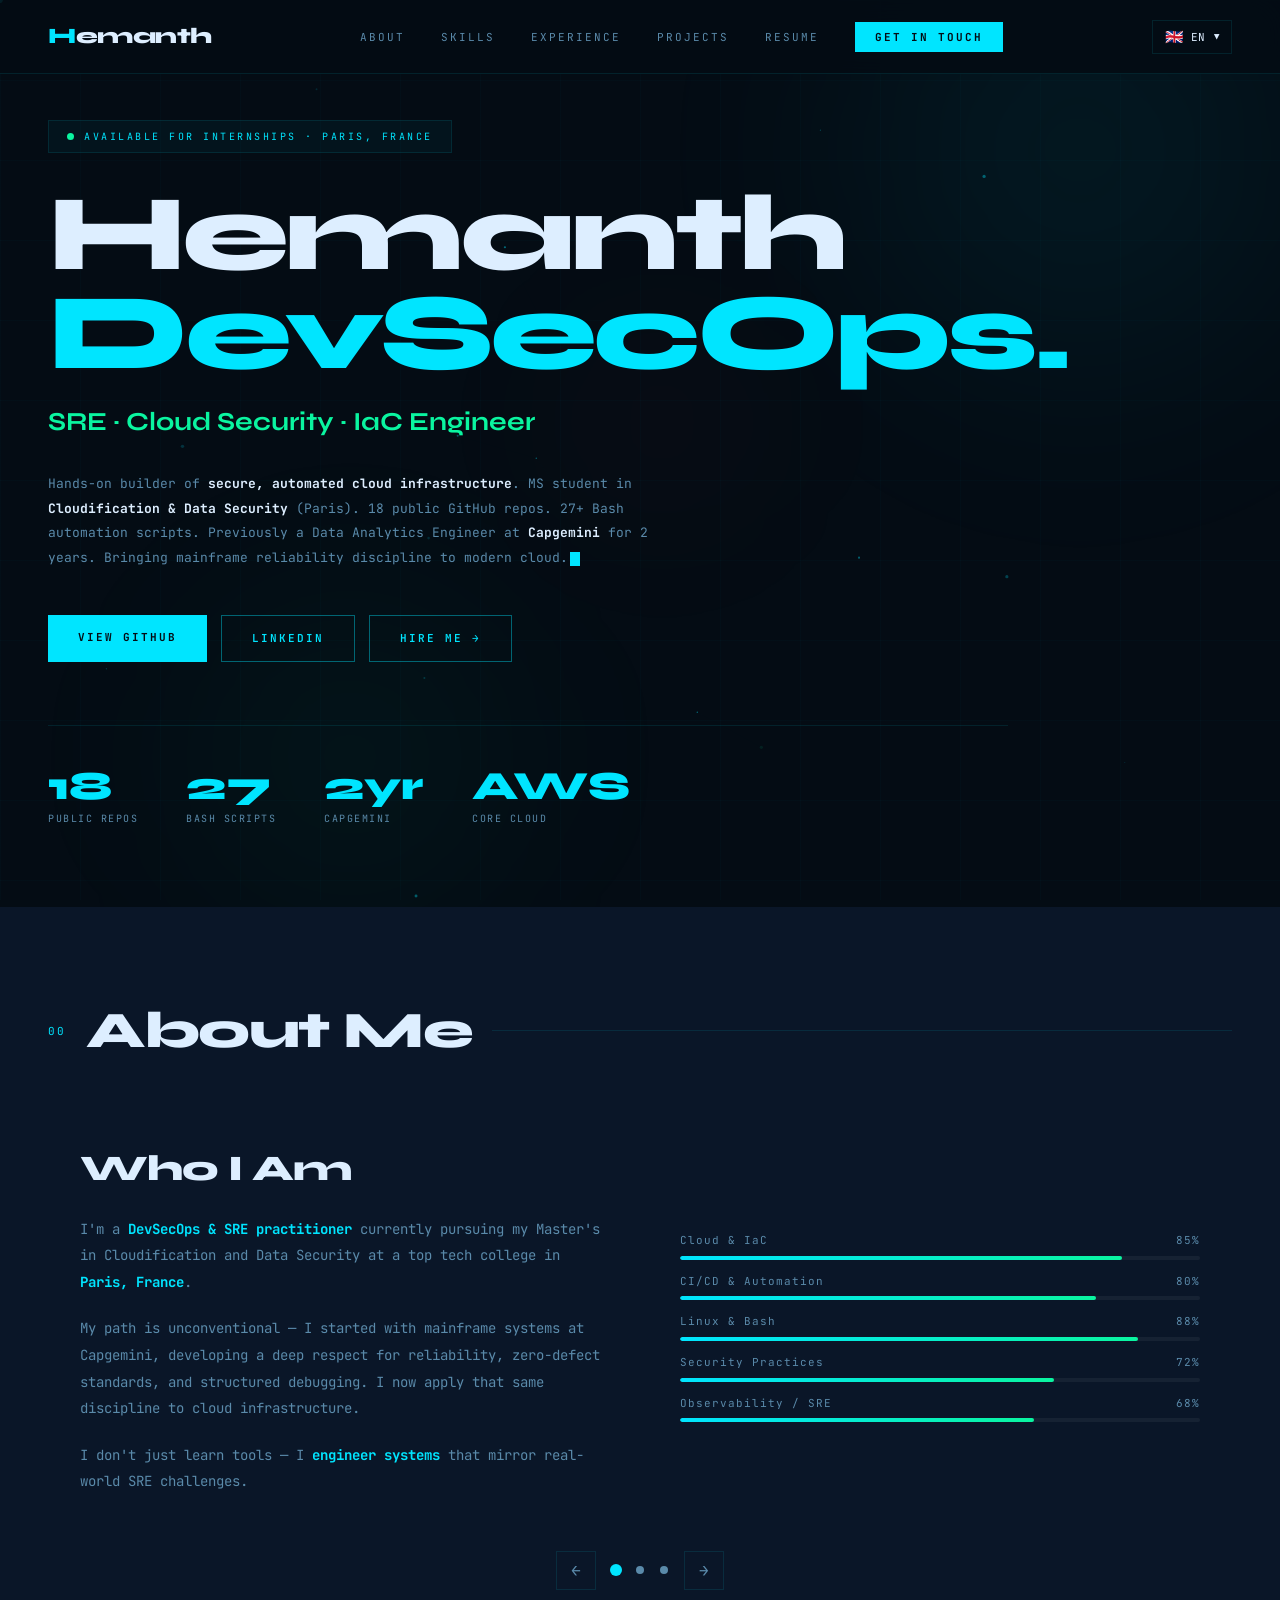
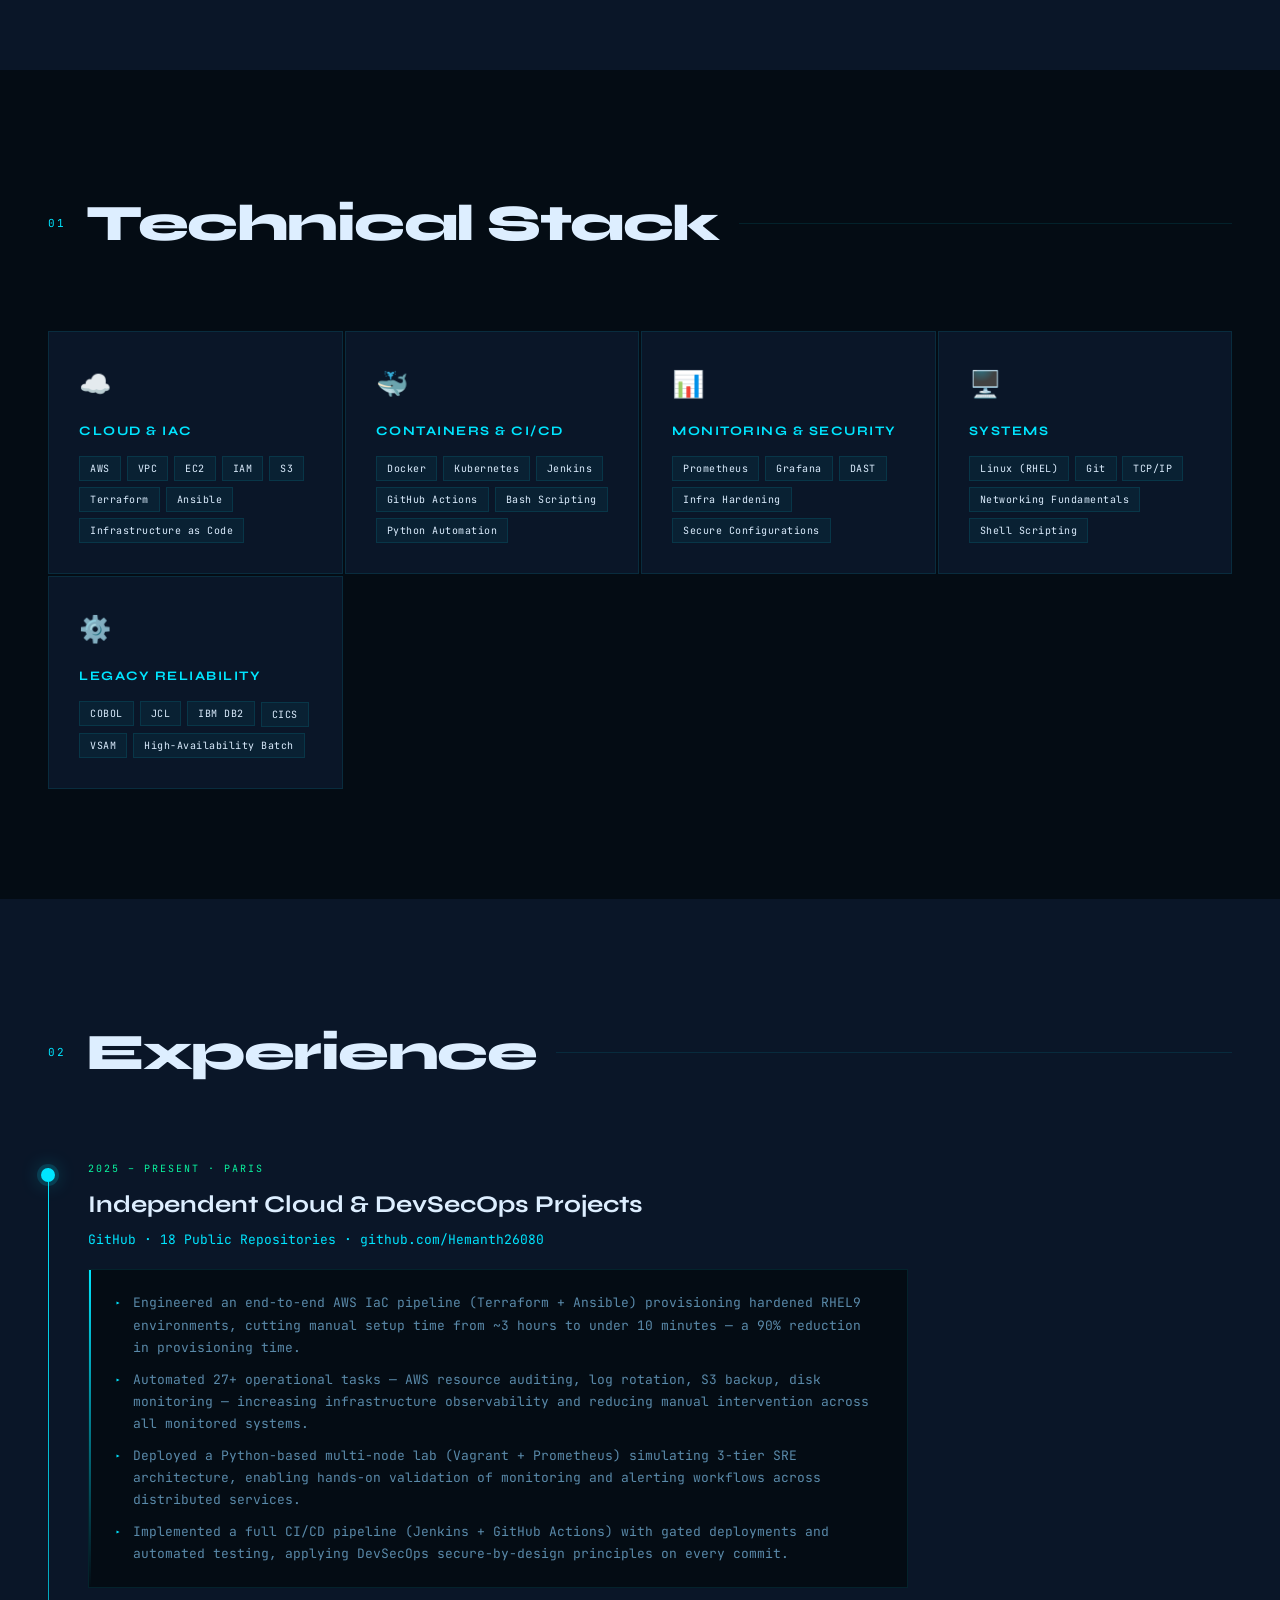
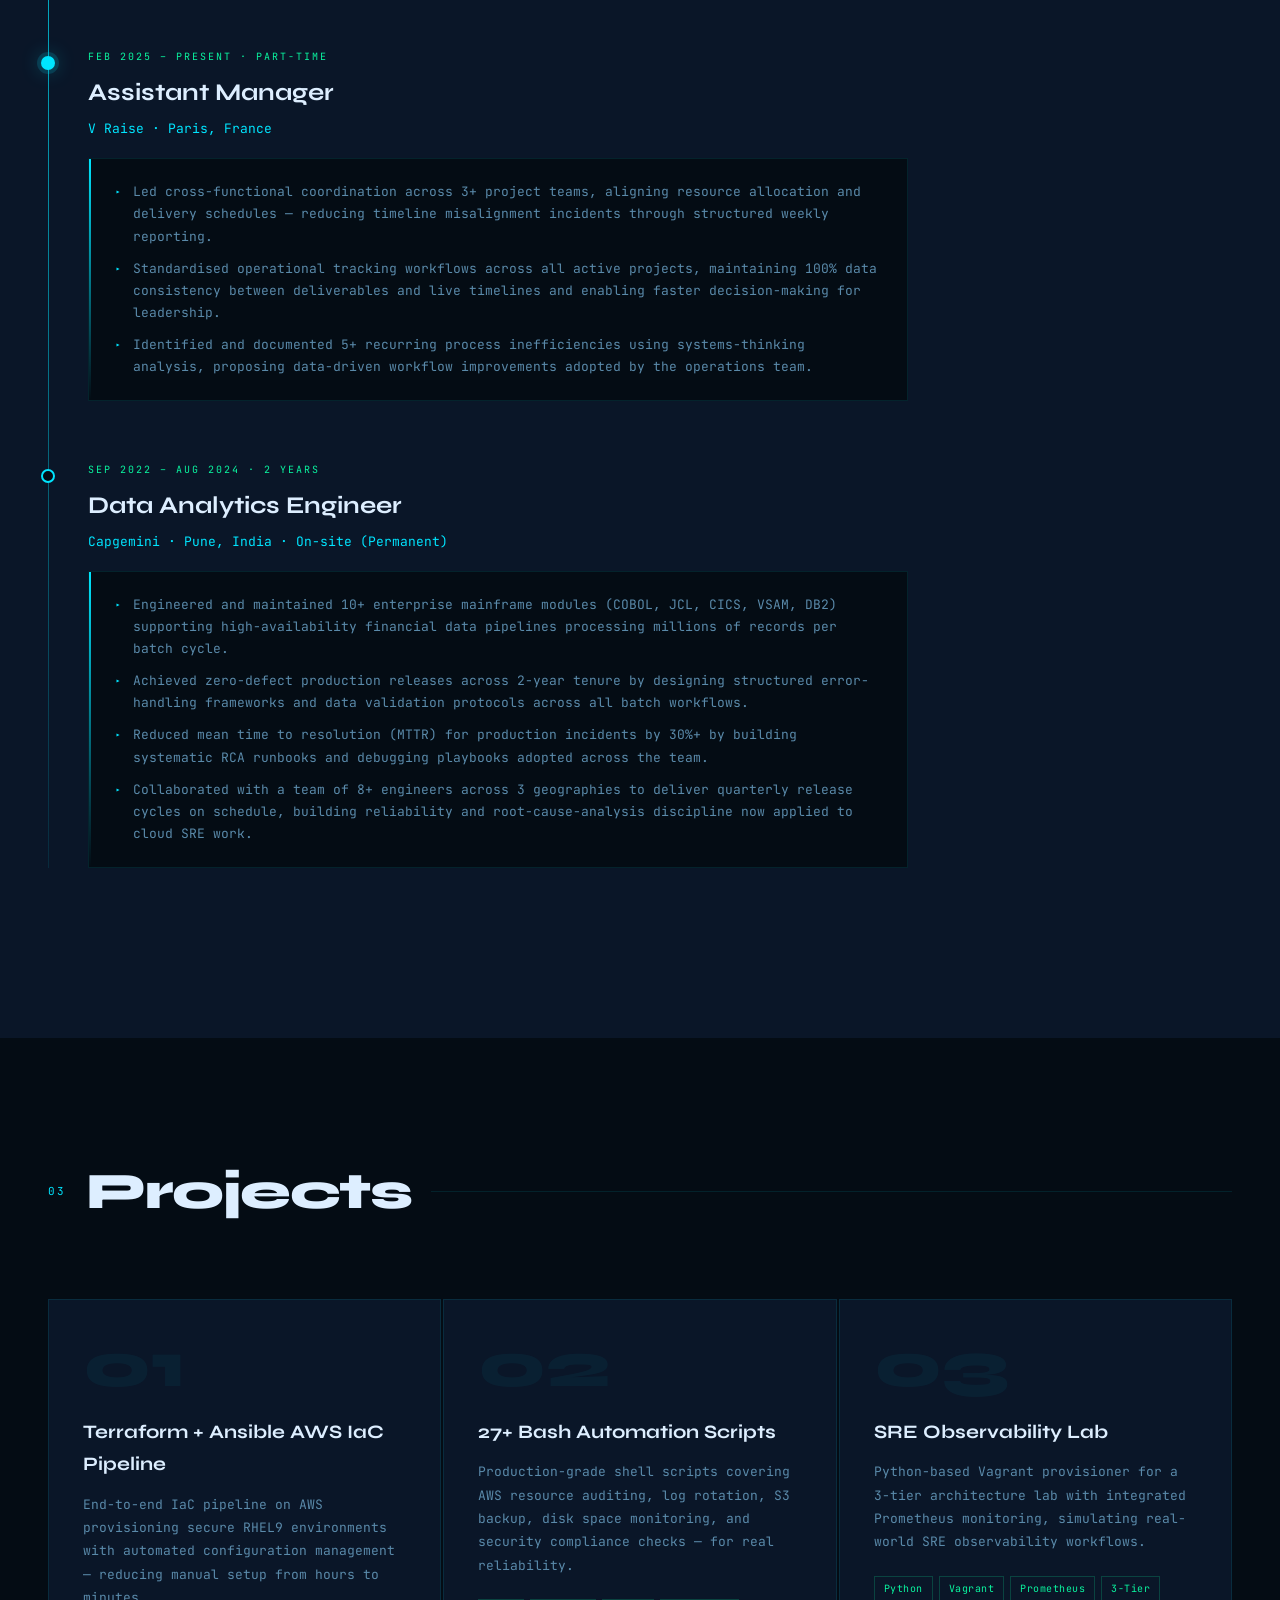
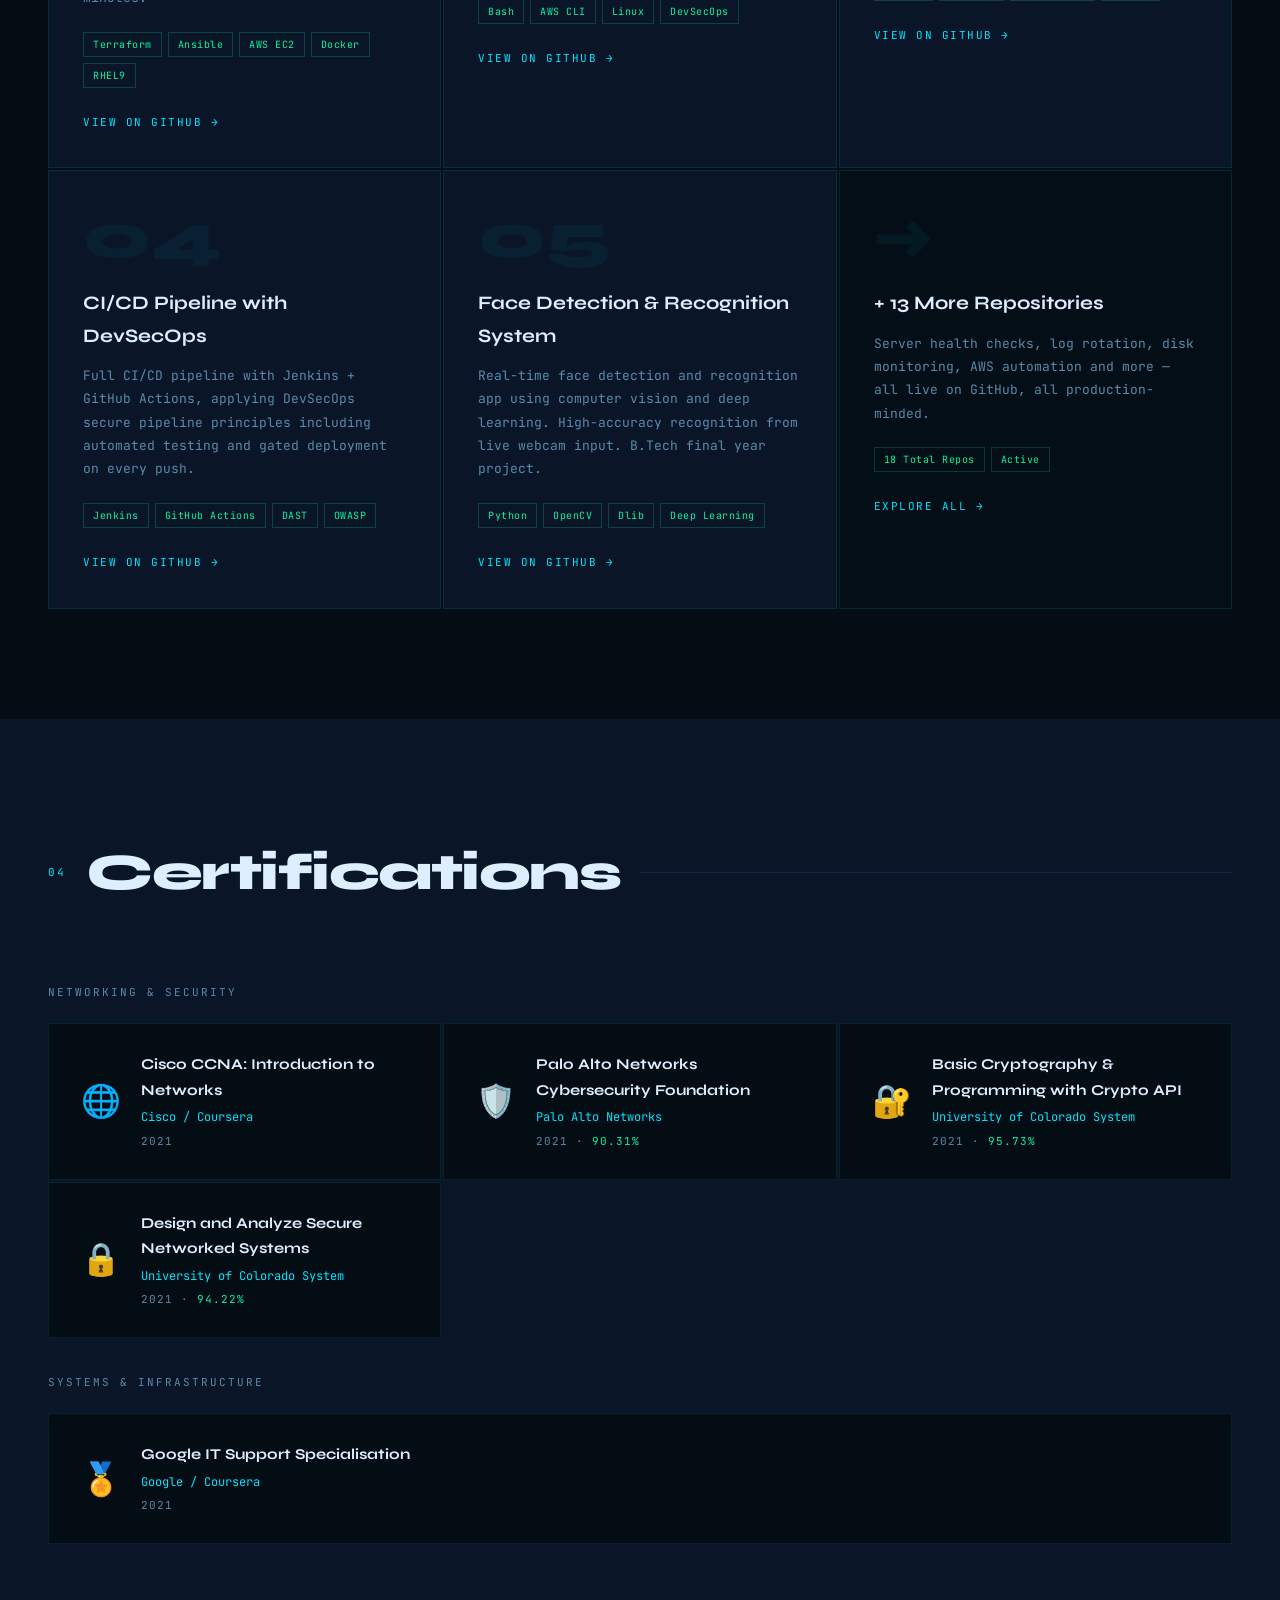
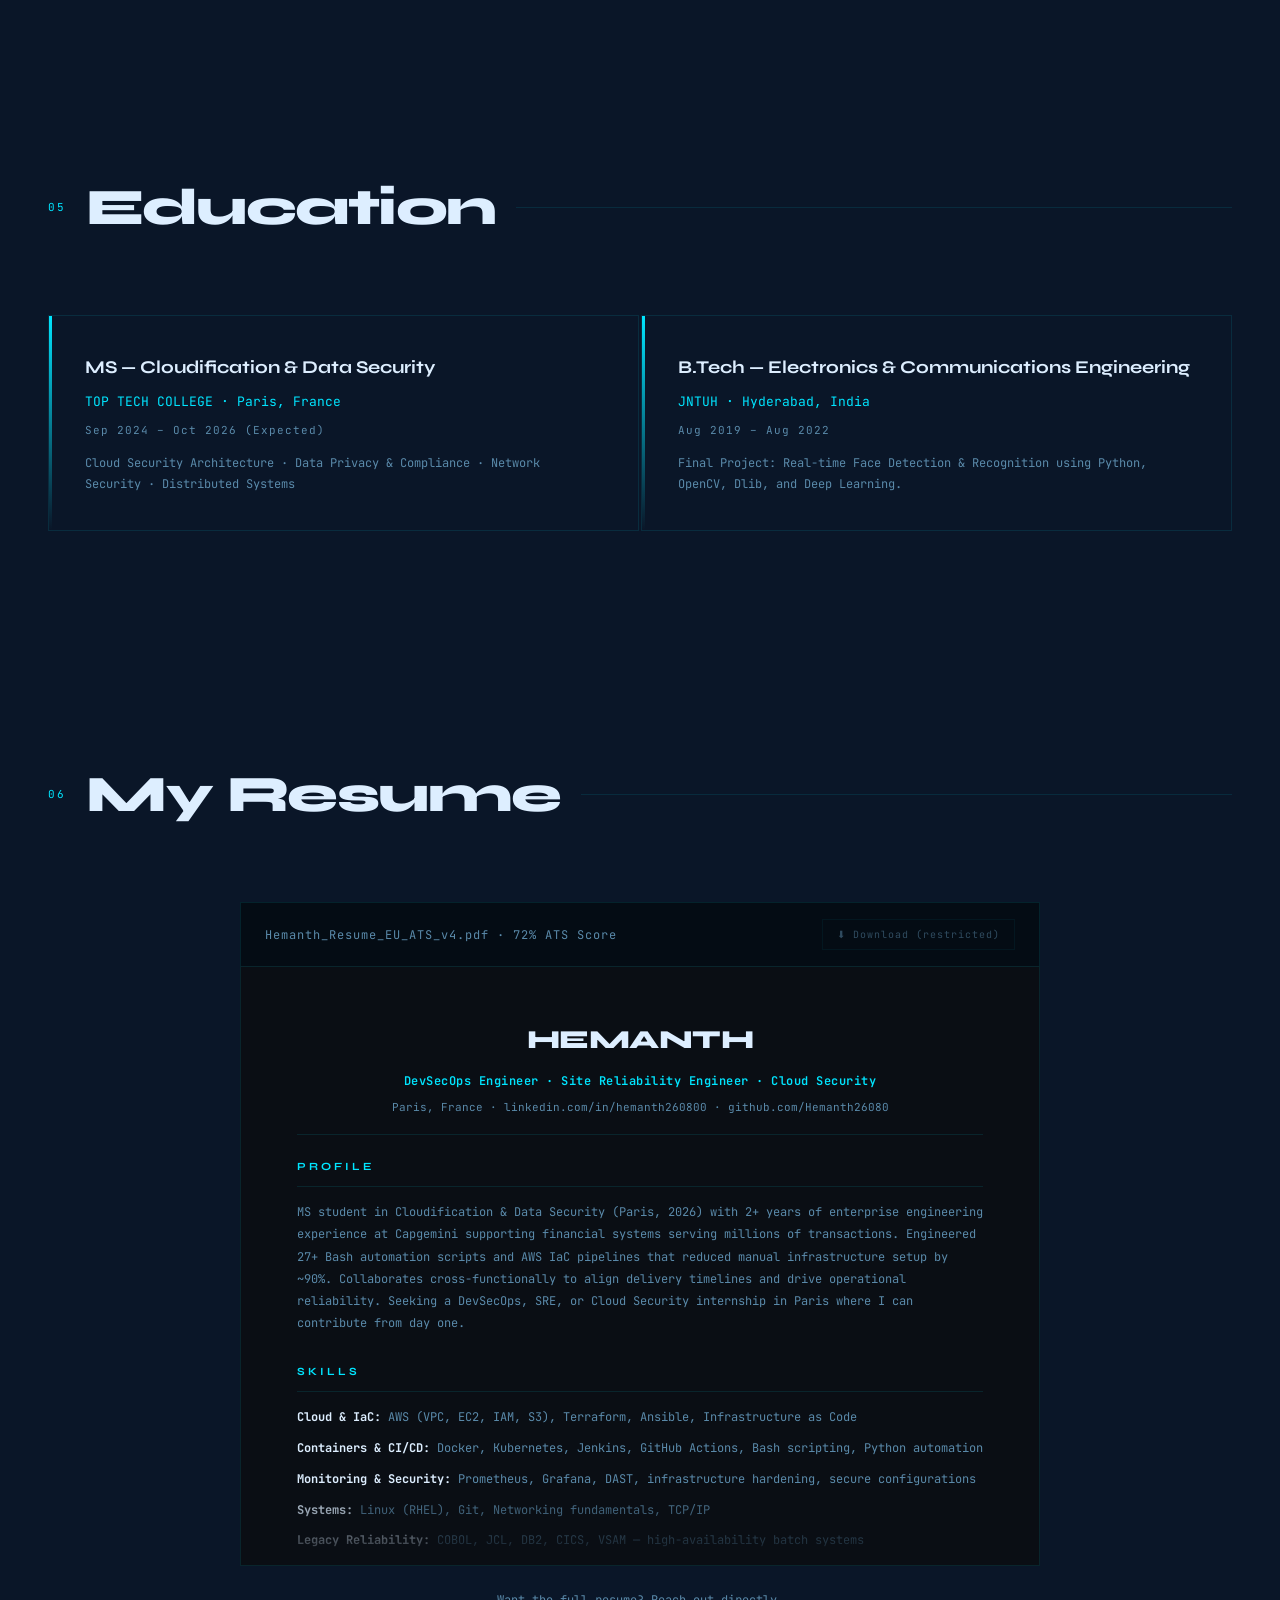
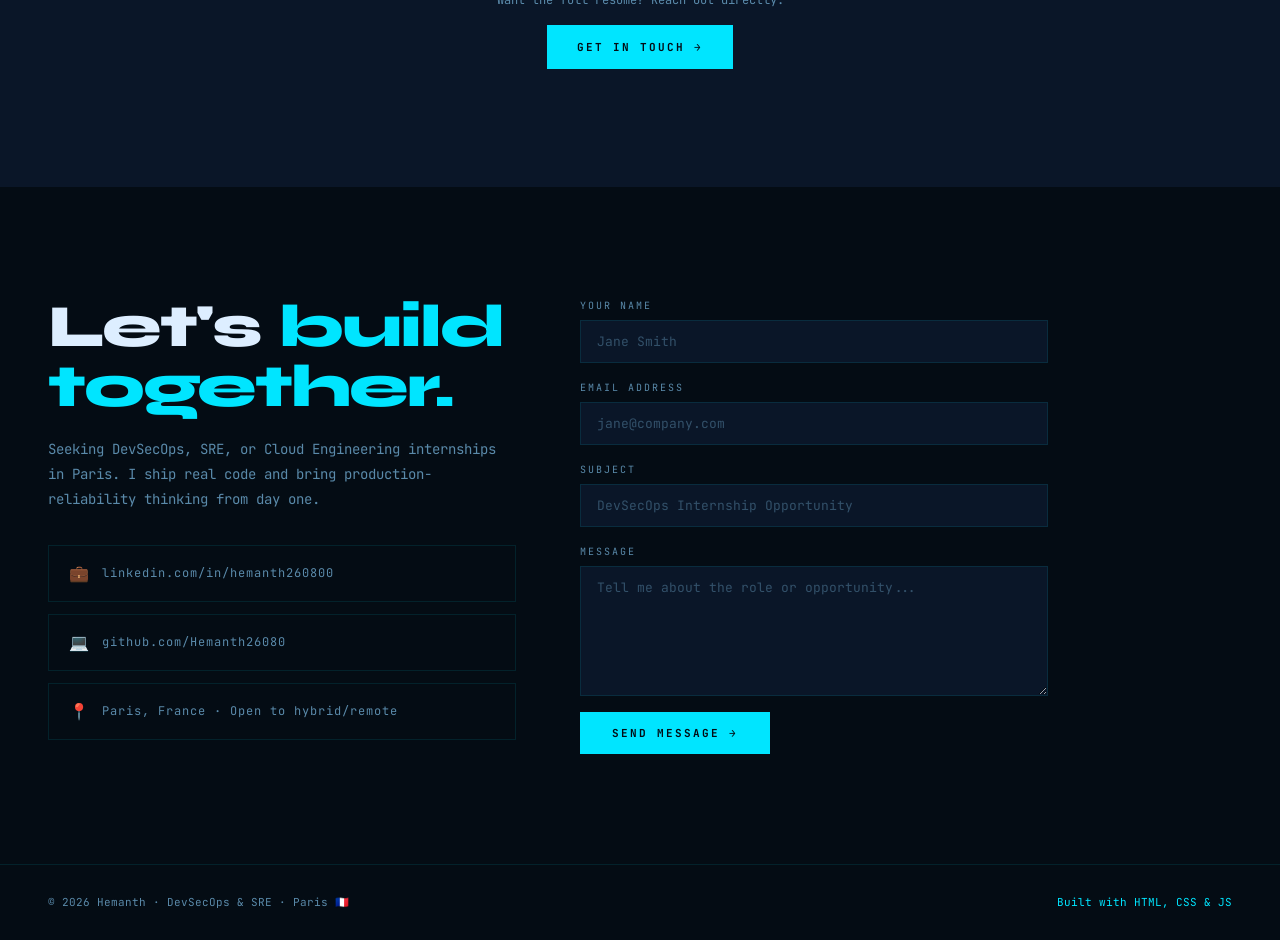
==== commit e322f842: "Added Translation toggle" ====
--- a/index.html
+++ b/index.html
@@ -846,10 +846,76 @@
     .back-to-top.visible { opacity: 1; transform: translateY(0); }
     .back-to-top:hover { transform: translateY(-4px); box-shadow: 0 8px 20px rgba(0,229,255,0.4); }
 
+    /* ─── LANGUAGE SWITCHER ─── */
+    .lang-switcher {
+      position: relative;
+      display: flex;
+      align-items: center;
+    }
+    .lang-btn {
+      background: transparent;
+      border: 1px solid var(--border);
+      color: var(--text);
+      font-family: var(--font-mono);
+      font-size: 11px;
+      padding: 6px 12px;
+      cursor: pointer;
+      display: flex;
+      align-items: center;
+      gap: 6px;
+      letter-spacing: 0.5px;
+      transition: all 0.2s;
+      white-space: nowrap;
+    }
+    .lang-btn:hover { border-color: var(--accent); color: var(--accent); }
+    .lang-btn .lang-flag { font-size: 15px; }
+    .lang-btn .lang-arrow {
+      font-size: 9px;
+      transition: transform 0.2s;
+      margin-left: 2px;
+    }
+    .lang-switcher.open .lang-arrow { transform: rotate(180deg); }
+
+    .lang-dropdown {
+      position: absolute;
+      top: calc(100% + 8px);
+      right: 0;
+      background: #0a1628;
+      border: 1px solid var(--border);
+      min-width: 180px;
+      z-index: 200;
+      display: none;
+      flex-direction: column;
+      box-shadow: 0 16px 40px rgba(0,0,0,0.5);
+    }
+    .lang-switcher.open .lang-dropdown { display: flex; }
+
+    .lang-option {
+      display: flex;
+      align-items: center;
+      gap: 10px;
+      padding: 10px 14px;
+      font-size: 12px;
+      color: var(--muted);
+      cursor: pointer;
+      font-family: var(--font-mono);
+      transition: all 0.15s;
+      border: none;
+      background: transparent;
+      text-align: left;
+      letter-spacing: 0.5px;
+    }
+    .lang-option:hover { background: rgba(0,229,255,0.06); color: var(--accent); }
+    .lang-option.active { color: var(--accent2); }
+    .lang-option .flag { font-size: 16px; }
+    .lang-option .lang-name { flex: 1; }
+    .lang-option .lang-native { font-size: 10px; color: var(--muted); opacity: 0.7; }
+
     /* ─── RESPONSIVE ─── */
     @media (max-width: 768px) {
       nav { padding: 16px 20px; }
       .nav-links { display: none; }
+      .lang-switcher { display: flex; }
       section { padding: 64px 20px; }
       #hero { padding: 100px 20px 60px; }
       .carousel-slide { grid-template-columns: 1fr; padding: 0 20px; gap: 32px; }
@@ -872,13 +938,33 @@
 <nav id="navbar">
   <a href="#hero" class="nav-logo">H<span>emanth</span></a>
   <ul class="nav-links">
-    <li><a href="#about">About</a></li>
-    <li><a href="#skills">Skills</a></li>
-    <li><a href="#experience">Experience</a></li>
-    <li><a href="#projects">Projects</a></li>
-    <li><a href="#resume-section">Resume</a></li>
-    <li><a href="#contact" class="nav-btn">Get in Touch</a></li>
+    <li><a href="#about" data-i18n="nav.about">About</a></li>
+    <li><a href="#skills" data-i18n="nav.skills">Skills</a></li>
+    <li><a href="#experience" data-i18n="nav.experience">Experience</a></li>
+    <li><a href="#projects" data-i18n="nav.projects">Projects</a></li>
+    <li><a href="#resume-section" data-i18n="nav.resume">Resume</a></li>
+    <li><a href="#contact" class="nav-btn" data-i18n="nav.contact">Get in Touch</a></li>
   </ul>
+  <!-- LANGUAGE SWITCHER -->
+  <div class="lang-switcher" id="langSwitcher">
+    <button class="lang-btn" id="langBtn">
+      <span class="lang-flag" id="currentFlag">🇬🇧</span>
+      <span id="currentLangCode">EN</span>
+      <span class="lang-arrow">▼</span>
+    </button>
+    <div class="lang-dropdown" id="langDropdown">
+      <button class="lang-option active" data-lang="en"><span class="flag">🇬🇧</span><span class="lang-name">English</span><span class="lang-native">Default</span></button>
+      <button class="lang-option" data-lang="fr"><span class="flag">🇫🇷</span><span class="lang-name">Français</span><span class="lang-native">French</span></button>
+      <button class="lang-option" data-lang="de"><span class="flag">🇩🇪</span><span class="lang-name">Deutsch</span><span class="lang-native">German</span></button>
+      <button class="lang-option" data-lang="nl"><span class="flag">🇳🇱</span><span class="lang-name">Nederlands</span><span class="lang-native">Dutch</span></button>
+      <button class="lang-option" data-lang="sv"><span class="flag">🇸🇪</span><span class="lang-name">Svenska</span><span class="lang-native">Swedish</span></button>
+      <button class="lang-option" data-lang="pl"><span class="flag">🇵🇱</span><span class="lang-name">Polski</span><span class="lang-native">Polish</span></button>
+      <button class="lang-option" data-lang="es"><span class="flag">🇪🇸</span><span class="lang-name">Español</span><span class="lang-native">Spanish</span></button>
+      <button class="lang-option" data-lang="it"><span class="flag">🇮🇹</span><span class="lang-name">Italiano</span><span class="lang-native">Italian</span></button>
+      <button class="lang-option" data-lang="pt"><span class="flag">🇵🇹</span><span class="lang-name">Português</span><span class="lang-native">Portuguese</span></button>
+      <button class="lang-option" data-lang="fi"><span class="flag">🇫🇮</span><span class="lang-name">Suomi</span><span class="lang-native">Finnish</span></button>
+    </div>
+  </div>
 </nav>
 
 <!-- ── HERO ── -->
@@ -889,17 +975,17 @@
   <div class="hero-content">
     <div class="hero-tag">
       <span class="dot"></span>
-      Available for Internships · Paris, France
+      <span data-i18n="hero.tag">Available for Internships · Paris, France</span>
     </div>
     <h1 class="hero-name">Hemanth<br><em>DevSecOps.</em></h1>
-    <p class="hero-subtitle"><strong>SRE · Cloud Security · IaC Engineer</strong></p>
+    <p class="hero-subtitle"><strong data-i18n="hero.subtitle">SRE · Cloud Security · IaC Engineer</strong></p>
     <p class="hero-desc">
-      Hands-on builder of <b>secure, automated cloud infrastructure</b>. MS student in <b>Cloudification & Data Security</b> (Paris). 18 public GitHub repos. 27+ Bash automation scripts. Previously a Data Analytics Engineer at <b>Capgemini</b> for 2 years. Bringing mainframe reliability discipline to modern cloud.<span class="cursor"></span>
+      <span data-i18n="hero.desc">Hands-on builder of <b>secure, automated cloud infrastructure</b>. MS student in <b>Cloudification & Data Security</b> (Paris). 18 public GitHub repos. 27+ Bash automation scripts. Previously a Data Analytics Engineer at <b>Capgemini</b> for 2 years. Bringing mainframe reliability discipline to modern cloud.</span><span class="cursor"></span>
     </p>
     <div class="hero-cta">
-      <a href="https://github.com/Hemanth26080" target="_blank" class="btn-primary">View GitHub</a>
+      <a href="https://github.com/Hemanth26080" target="_blank" class="btn-primary" data-i18n="hero.cta.github">View GitHub</a>
       <a href="https://www.linkedin.com/in/hemanth260800/" target="_blank" class="btn-secondary">LinkedIn</a>
-      <a href="#contact" class="btn-secondary">Hire Me →</a>
+      <a href="#contact" class="btn-secondary" data-i18n="hero.cta.hire">Hire Me →</a>
     </div>
     <div class="hero-stats">
       <div class="stat-item"><div class="stat-num" data-count="18">0</div><div class="stat-label">Public Repos</div></div>
@@ -1017,7 +1103,7 @@
 <section id="skills">
   <div class="section-header anim-up">
     <span class="section-num">01</span>
-    <h2 class="section-title">Technical Stack</h2>
+    <h2 class="section-title" data-i18n="sec.skills">Technical Stack</h2>
     <div class="section-line"></div>
   </div>
   <div class="skills-grid">
@@ -1033,7 +1119,7 @@
 <section id="experience">
   <div class="section-header anim-up">
     <span class="section-num">02</span>
-    <h2 class="section-title">Experience</h2>
+    <h2 class="section-title" data-i18n="sec.experience">Experience</h2>
     <div class="section-line"></div>
   </div>
   <div class="timeline">
@@ -1092,7 +1178,7 @@
 <section id="projects">
   <div class="section-header anim-up">
     <span class="section-num">03</span>
-    <h2 class="section-title">Projects</h2>
+    <h2 class="section-title" data-i18n="sec.projects">Projects</h2>
     <div class="section-line"></div>
   </div>
   <div class="projects-grid">
@@ -1150,7 +1236,7 @@
 <section id="certifications">
   <div class="section-header anim-up">
     <span class="section-num">04</span>
-    <h2 class="section-title">Certifications</h2>
+    <h2 class="section-title" data-i18n="sec.certifications">Certifications</h2>
     <div class="section-line"></div>
   </div>
 
@@ -1211,7 +1297,7 @@
 <section id="education" style="background: var(--surface);">
   <div class="section-header anim-up">
     <span class="section-num">05</span>
-    <h2 class="section-title">Education</h2>
+    <h2 class="section-title" data-i18n="sec.education">Education</h2>
     <div class="section-line"></div>
   </div>
   <div class="edu-grid">
@@ -1234,7 +1320,7 @@
 <section id="resume-section">
   <div class="section-header anim-up">
     <span class="section-num">06</span>
-    <h2 class="section-title">My Resume</h2>
+    <h2 class="section-title" data-i18n="sec.myresume">My Resume</h2>
     <div class="section-line"></div>
   </div>
   <div class="resume-viewer anim-up">
@@ -1353,8 +1439,8 @@
 <section id="contact">
   <div class="contact-grid anim-up">
     <div class="contact-left">
-      <h2>Let's <span>build</span><br>together.</h2>
-      <p>Seeking DevSecOps, SRE, or Cloud Engineering internships in Paris. I ship real code and bring production-reliability thinking from day one.</p>
+      <h2>Let's <span data-i18n="contact.build">build</span><br><span data-i18n="contact.together">together.</span></h2>
+      <p data-i18n="contact.sub">Seeking DevSecOps, SRE, or Cloud Engineering internships in Paris. I ship real code and bring production-reliability thinking from day one.</p>
       <div class="contact-social">
         <a href="https://www.linkedin.com/in/hemanth260800/" target="_blank" class="contact-social-link">
           <span class="contact-social-icon">💼</span>
@@ -1373,22 +1459,22 @@
     <div>
       <form class="contact-form" id="contactForm">
         <div class="form-group">
-          <label class="form-label" for="name">Your Name</label>
-          <input class="form-input" type="text" id="name" placeholder="Jane Smith" required>
+          <label class="form-label" for="name" data-i18n="form.name">Your Name</label>
+          <input class="form-input" type="text" id="name" data-i18n-ph="form.name.ph" placeholder="Jane Smith" required>
         </div>
         <div class="form-group">
-          <label class="form-label" for="email">Email Address</label>
-          <input class="form-input" type="email" id="email" placeholder="jane@company.com" required>
+          <label class="form-label" for="email" data-i18n="form.email">Email Address</label>
+          <input class="form-input" type="email" id="email" data-i18n-ph="form.email.ph" placeholder="jane@company.com" required>
         </div>
         <div class="form-group">
-          <label class="form-label" for="subject">Subject</label>
-          <input class="form-input" type="text" id="subject" placeholder="DevSecOps Internship Opportunity">
+          <label class="form-label" for="subject" data-i18n="form.subject">Subject</label>
+          <input class="form-input" type="text" id="subject" data-i18n-ph="form.subject.ph" placeholder="DevSecOps Internship Opportunity">
         </div>
         <div class="form-group">
-          <label class="form-label" for="message">Message</label>
-          <textarea class="form-textarea" id="message" placeholder="Tell me about the role or opportunity..." required></textarea>
+          <label class="form-label" for="message" data-i18n="form.message">Message</label>
+          <textarea class="form-textarea" id="message" data-i18n-ph="form.message.ph" placeholder="Tell me about the role or opportunity..." required></textarea>
         </div>
-        <button type="submit" class="form-submit" id="submitBtn">Send Message →</button>
+        <button type="submit" class="form-submit" id="submitBtn" data-i18n="form.send">Send Message →</button>
         <div class="form-success" id="formSuccess">
           ✓ Message sent! I'll get back to you within 24 hours.
         </div>
@@ -1399,8 +1485,8 @@
 
 <!-- ── FOOTER ── -->
 <footer>
-  <span>© 2026 Hemanth · DevSecOps & SRE · Paris 🇫🇷</span>
-  <span style="color: var(--accent);">Built with HTML, CSS & JS</span>
+  <span data-i18n="footer.copy">© 2026 Hemanth · DevSecOps & SRE · Paris 🇫🇷</span>
+  <span style="color: var(--accent);" data-i18n="footer.built">Built with HTML, CSS & JS</span>
 </footer>
 
 <script>
@@ -1585,18 +1671,184 @@
   }, 1200);
 });
 
-// ─── SMOOTH NAV ACTIVE ───
-const sections = document.querySelectorAll('section[id]');
-const navLinks = document.querySelectorAll('.nav-links a');
-window.addEventListener('scroll', () => {
-  let current = '';
-  sections.forEach(s => {
-    if (window.scrollY >= s.offsetTop - 100) current = s.id;
+// ─── LANGUAGE SWITCHER ───────────────────────────────────────────────────────
+const LANGS = {
+  en: { flag: '🇬🇧', code: 'EN', t: {
+    'nav.about':'About','nav.skills':'Skills','nav.experience':'Experience','nav.projects':'Projects','nav.resume':'Resume','nav.contact':'Get in Touch',
+    'hero.tag':'Available for Internships · Paris, France',
+    'hero.subtitle':'SRE · Cloud Security · IaC Engineer',
+    'hero.desc':'Hands-on builder of <b>secure, automated cloud infrastructure</b>. MS student in <b>Cloudification & Data Security</b> (Paris). 18 public GitHub repos. 27+ Bash automation scripts. Previously a Data Analytics Engineer at <b>Capgemini</b> for 2 years. Bringing mainframe reliability discipline to modern cloud.',
+    'hero.cta.github':'View GitHub','hero.cta.hire':'Hire Me →',
+    'sec.skills':'Technical Stack','sec.experience':'Experience','sec.projects':'Projects','sec.certifications':'Certifications','sec.education':'Education','sec.myresume':'My Resume',
+    'contact.build':'build','contact.together':'together.','contact.sub':'Seeking DevSecOps, SRE, or Cloud Engineering internships in Paris. I ship real code and bring production-reliability thinking from day one.',
+    'form.name':'Your Name','form.name.ph':'Jane Smith','form.email':'Email Address','form.email.ph':'jane@company.com','form.subject':'Subject','form.subject.ph':'DevSecOps Internship Opportunity','form.message':'Message','form.message.ph':'Tell me about the role or opportunity...','form.send':'Send Message →',
+    'footer.copy':'© 2026 Hemanth · DevSecOps & SRE · Paris 🇫🇷','footer.built':'Built with HTML, CSS & JS',
+  }},
+  fr: { flag: '🇫🇷', code: 'FR', t: {
+    'nav.about':'À propos','nav.skills':'Compétences','nav.experience':'Expérience','nav.projects':'Projets','nav.resume':'CV','nav.contact':'Me Contacter',
+    'hero.tag':'Disponible pour des stages · Paris, France',
+    'hero.subtitle':'SRE · Sécurité Cloud · Ingénieur IaC',
+    'hero.desc':'Développeur d\'<b>infrastructure cloud sécurisée et automatisée</b>. Étudiant en MSc <b>Cloudification & Sécurité des Données</b> (Paris). 18 dépôts GitHub publics. 27+ scripts Bash d\'automatisation. Ancien Ingénieur Analytique chez <b>Capgemini</b> (2 ans). Rigueur mainframe appliquée au cloud moderne.',
+    'hero.cta.github':'Voir GitHub','hero.cta.hire':'Recrutez-moi →',
+    'sec.skills':'Compétences Techniques','sec.experience':'Expérience','sec.projects':'Projets','sec.certifications':'Certifications','sec.education':'Formation','sec.myresume':'Mon CV',
+    'contact.build':'construire','contact.together':'ensemble.','contact.sub':'Recherche un stage DevSecOps, SRE ou Ingénierie Cloud à Paris. Je livre du code de production dès le premier jour.',
+    'form.name':'Votre Nom','form.name.ph':'Marie Dupont','form.email':'Adresse E-mail','form.email.ph':'marie@entreprise.fr','form.subject':'Objet','form.subject.ph':'Stage DevSecOps','form.message':'Message','form.message.ph':'Parlez-moi du poste ou de l\'opportunité...','form.send':'Envoyer →',
+    'footer.copy':'© 2026 Hemanth · DevSecOps & SRE · Paris 🇫🇷','footer.built':'Créé avec HTML, CSS & JS',
+  }},
+  de: { flag: '🇩🇪', code: 'DE', t: {
+    'nav.about':'Über mich','nav.skills':'Fähigkeiten','nav.experience':'Erfahrung','nav.projects':'Projekte','nav.resume':'Lebenslauf','nav.contact':'Kontakt',
+    'hero.tag':'Offen für Praktika · Paris, Frankreich',
+    'hero.subtitle':'SRE · Cloud-Sicherheit · IaC-Ingenieur',
+    'hero.desc':'Entwickler <b>sicherer, automatisierter Cloud-Infrastruktur</b>. MSc-Student in <b>Cloudification & Datensicherheit</b> (Paris). 18 öffentliche GitHub-Repos. 27+ Bash-Automatisierungsskripte. Ehemaliger Data Analytics Engineer bei <b>Capgemini</b> (2 Jahre).',
+    'hero.cta.github':'GitHub ansehen','hero.cta.hire':'Einstellen →',
+    'sec.skills':'Technische Fähigkeiten','sec.experience':'Berufserfahrung','sec.projects':'Projekte','sec.certifications':'Zertifizierungen','sec.education':'Ausbildung','sec.myresume':'Lebenslauf',
+    'contact.build':'aufbauen','contact.together':'zusammen.','contact.sub':'Suche Praktikum in DevSecOps, SRE oder Cloud-Engineering in Paris. Produktionsbereiter Code vom ersten Tag an.',
+    'form.name':'Ihr Name','form.name.ph':'Max Müller','form.email':'E-Mail-Adresse','form.email.ph':'max@firma.de','form.subject':'Betreff','form.subject.ph':'DevSecOps-Praktikum','form.message':'Nachricht','form.message.ph':'Erzählen Sie mir von der Stelle...','form.send':'Absenden →',
+    'footer.copy':'© 2026 Hemanth · DevSecOps & SRE · Paris 🇫🇷','footer.built':'Erstellt mit HTML, CSS & JS',
+  }},
+  nl: { flag: '🇳🇱', code: 'NL', t: {
+    'nav.about':'Over mij','nav.skills':'Vaardigheden','nav.experience':'Ervaring','nav.projects':'Projecten','nav.resume':'CV','nav.contact':'Contact',
+    'hero.tag':'Beschikbaar voor stages · Parijs, Frankrijk',
+    'hero.subtitle':'SRE · Cloudbeveiliging · IaC-ingenieur',
+    'hero.desc':'Bouwer van <b>veilige, geautomatiseerde cloudinfrastructuur</b>. MSc-student in <b>Cloudification & Gegevensbeveiliging</b> (Parijs). 18 publieke GitHub-repos. 27+ Bash-automatiseringsscripts. Voormalig Data Analytics Engineer bij <b>Capgemini</b> (2 jaar).',
+    'hero.cta.github':'GitHub bekijken','hero.cta.hire':'Neem me aan →',
+    'sec.skills':'Technische Vaardigheden','sec.experience':'Werkervaring','sec.projects':'Projecten','sec.certifications':'Certificeringen','sec.education':'Opleiding','sec.myresume':'Mijn CV',
+    'contact.build':'bouwen','contact.together':'samen.','contact.sub':'Op zoek naar een DevSecOps-, SRE- of Cloud Engineering-stage in Parijs.',
+    'form.name':'Uw naam','form.name.ph':'Jan de Vries','form.email':'E-mailadres','form.email.ph':'jan@bedrijf.nl','form.subject':'Onderwerp','form.subject.ph':'DevSecOps Stage','form.message':'Bericht','form.message.ph':'Vertel me over de rol...','form.send':'Versturen →',
+    'footer.copy':'© 2026 Hemanth · DevSecOps & SRE · Parijs 🇫🇷','footer.built':'Gebouwd met HTML, CSS & JS',
+  }},
+  sv: { flag: '🇸🇪', code: 'SV', t: {
+    'nav.about':'Om mig','nav.skills':'Färdigheter','nav.experience':'Erfarenhet','nav.projects':'Projekt','nav.resume':'CV','nav.contact':'Kontakta mig',
+    'hero.tag':'Tillgänglig för praktik · Paris, Frankrike',
+    'hero.subtitle':'SRE · Molnsäkerhet · IaC-ingenjör',
+    'hero.desc':'Bygger <b>säker, automatiserad molninfrastruktur</b>. MSc-student i <b>Cloudification & Datasäkerhet</b> (Paris). 18 publika GitHub-repos. 27+ Bash-automatiseringsskript. Tidigare Data Analytics Engineer på <b>Capgemini</b> (2 år).',
+    'hero.cta.github':'Se GitHub','hero.cta.hire':'Anställ mig →',
+    'sec.skills':'Tekniska Färdigheter','sec.experience':'Arbetslivserfarenhet','sec.projects':'Projekt','sec.certifications':'Certifieringar','sec.education':'Utbildning','sec.myresume':'Mitt CV',
+    'contact.build':'bygga','contact.together':'tillsammans.','contact.sub':'Söker DevSecOps-, SRE- eller Cloud Engineering-praktik i Paris.',
+    'form.name':'Ditt namn','form.name.ph':'Erik Svensson','form.email':'E-postadress','form.email.ph':'erik@foretag.se','form.subject':'Ämne','form.subject.ph':'DevSecOps-praktik','form.message':'Meddelande','form.message.ph':'Berätta om tjänsten...','form.send':'Skicka →',
+    'footer.copy':'© 2026 Hemanth · DevSecOps & SRE · Paris 🇫🇷','footer.built':'Byggd med HTML, CSS & JS',
+  }},
+  pl: { flag: '🇵🇱', code: 'PL', t: {
+    'nav.about':'O mnie','nav.skills':'Umiejętności','nav.experience':'Doświadczenie','nav.projects':'Projekty','nav.resume':'CV','nav.contact':'Kontakt',
+    'hero.tag':'Dostępny na staż · Paryż, Francja',
+    'hero.subtitle':'SRE · Bezpieczeństwo Chmury · Inżynier IaC',
+    'hero.desc':'Buduję <b>bezpieczną, zautomatyzowaną infrastrukturę chmurową</b>. Student MSc w <b>Cloudification & Bezpieczeństwo Danych</b> (Paryż). 18 publicznych repozytoriów GitHub. 27+ skryptów Bash. Były Data Analytics Engineer w <b>Capgemini</b> (2 lata).',
+    'hero.cta.github':'Zobacz GitHub','hero.cta.hire':'Zatrudnij mnie →',
+    'sec.skills':'Umiejętności Techniczne','sec.experience':'Doświadczenie Zawodowe','sec.projects':'Projekty','sec.certifications':'Certyfikaty','sec.education':'Wykształcenie','sec.myresume':'Moje CV',
+    'contact.build':'budować','contact.together':'razem.','contact.sub':'Szukam stażu DevSecOps, SRE lub Cloud Engineering w Paryżu.',
+    'form.name':'Twoje imię','form.name.ph':'Jan Kowalski','form.email':'Adres e-mail','form.email.ph':'jan@firma.pl','form.subject':'Temat','form.subject.ph':'Staż DevSecOps','form.message':'Wiadomość','form.message.ph':'Opowiedz mi o stanowisku...','form.send':'Wyślij →',
+    'footer.copy':'© 2026 Hemanth · DevSecOps & SRE · Paryż 🇫🇷','footer.built':'Zbudowany z HTML, CSS & JS',
+  }},
+  es: { flag: '🇪🇸', code: 'ES', t: {
+    'nav.about':'Sobre mí','nav.skills':'Habilidades','nav.experience':'Experiencia','nav.projects':'Proyectos','nav.resume':'CV','nav.contact':'Contacto',
+    'hero.tag':'Disponible para prácticas · París, Francia',
+    'hero.subtitle':'SRE · Seguridad Cloud · Ingeniero IaC',
+    'hero.desc':'Constructor de <b>infraestructura cloud segura y automatizada</b>. Estudiante de MSc en <b>Cloudification & Seguridad de Datos</b> (París). 18 repos públicos en GitHub. 27+ scripts Bash. Ex Ingeniero de Analytics en <b>Capgemini</b> (2 años).',
+    'hero.cta.github':'Ver GitHub','hero.cta.hire':'Contrátame →',
+    'sec.skills':'Habilidades Técnicas','sec.experience':'Experiencia Laboral','sec.projects':'Proyectos','sec.certifications':'Certificaciones','sec.education':'Formación','sec.myresume':'Mi CV',
+    'contact.build':'construir','contact.together':'juntos.','contact.sub':'Busco prácticas en DevSecOps, SRE o Cloud Engineering en París.',
+    'form.name':'Tu nombre','form.name.ph':'Carlos García','form.email':'Correo electrónico','form.email.ph':'carlos@empresa.es','form.subject':'Asunto','form.subject.ph':'Prácticas DevSecOps','form.message':'Mensaje','form.message.ph':'Cuéntame sobre el puesto...','form.send':'Enviar →',
+    'footer.copy':'© 2026 Hemanth · DevSecOps & SRE · París 🇫🇷','footer.built':'Creado con HTML, CSS & JS',
+  }},
+  it: { flag: '🇮🇹', code: 'IT', t: {
+    'nav.about':'Chi sono','nav.skills':'Competenze','nav.experience':'Esperienza','nav.projects':'Progetti','nav.resume':'CV','nav.contact':'Contattami',
+    'hero.tag':'Disponibile per stage · Parigi, Francia',
+    'hero.subtitle':'SRE · Sicurezza Cloud · Ingegnere IaC',
+    'hero.desc':'Sviluppatore di <b>infrastruttura cloud sicura e automatizzata</b>. Studente MSc in <b>Cloudification & Sicurezza dei Dati</b> (Parigi). 18 repository GitHub pubblici. 27+ script Bash. Ex Data Analytics Engineer presso <b>Capgemini</b> (2 anni).',
+    'hero.cta.github':'Vedi GitHub','hero.cta.hire':'Assumimi →',
+    'sec.skills':'Competenze Tecniche','sec.experience':'Esperienza Lavorativa','sec.projects':'Progetti','sec.certifications':'Certificazioni','sec.education':'Istruzione','sec.myresume':'Il Mio CV',
+    'contact.build':'costruire','contact.together':'insieme.','contact.sub':'Cerco uno stage in DevSecOps, SRE o Cloud Engineering a Parigi.',
+    'form.name':'Il tuo nome','form.name.ph':'Marco Rossi','form.email':'Indirizzo email','form.email.ph':'marco@azienda.it','form.subject':'Oggetto','form.subject.ph':'Stage DevSecOps','form.message':'Messaggio','form.message.ph':'Parlami del ruolo...','form.send':'Invia →',
+    'footer.copy':'© 2026 Hemanth · DevSecOps & SRE · Parigi 🇫🇷','footer.built':'Creato con HTML, CSS & JS',
+  }},
+  pt: { flag: '🇵🇹', code: 'PT', t: {
+    'nav.about':'Sobre mim','nav.skills':'Competências','nav.experience':'Experiência','nav.projects':'Projetos','nav.resume':'CV','nav.contact':'Contacto',
+    'hero.tag':'Disponível para estágio · Paris, França',
+    'hero.subtitle':'SRE · Segurança Cloud · Engenheiro IaC',
+    'hero.desc':'Construtor de <b>infraestrutura cloud segura e automatizada</b>. Estudante de MSc em <b>Cloudification & Segurança de Dados</b> (Paris). 18 repositórios GitHub públicos. 27+ scripts Bash. Ex Engenheiro de Analytics na <b>Capgemini</b> (2 anos).',
+    'hero.cta.github':'Ver GitHub','hero.cta.hire':'Contrate-me →',
+    'sec.skills':'Competências Técnicas','sec.experience':'Experiência Profissional','sec.projects':'Projetos','sec.certifications':'Certificações','sec.education':'Formação','sec.myresume':'O Meu CV',
+    'contact.build':'construir','contact.together':'juntos.','contact.sub':'À procura de estágio em DevSecOps, SRE ou Cloud Engineering em Paris.',
+    'form.name':'O seu nome','form.name.ph':'João Silva','form.email':'Endereço de e-mail','form.email.ph':'joao@empresa.pt','form.subject':'Assunto','form.subject.ph':'Estágio DevSecOps','form.message':'Mensagem','form.message.ph':'Fale-me sobre a oportunidade...','form.send':'Enviar →',
+    'footer.copy':'© 2026 Hemanth · DevSecOps & SRE · Paris 🇫🇷','footer.built':'Criado com HTML, CSS & JS',
+  }},
+  fi: { flag: '🇫🇮', code: 'FI', t: {
+    'nav.about':'Tietoa minusta','nav.skills':'Taidot','nav.experience':'Kokemus','nav.projects':'Projektit','nav.resume':'CV','nav.contact':'Ota yhteyttä',
+    'hero.tag':'Saatavilla harjoitteluun · Pariisi, Ranska',
+    'hero.subtitle':'SRE · Pilviturvallisuus · IaC-insinööri',
+    'hero.desc':'Rakennan <b>turvallista, automatisoitua pilvi-infrastruktuuria</b>. MSc-opiskelija <b>Cloudification & Tietoturva</b> -ohjelmassa (Pariisi). 18 julkista GitHub-repoa. 27+ Bash-automaatioskriptiä. Entinen Data Analytics Engineer <b>Capgeminillä</b> (2 vuotta).',
+    'hero.cta.github':'Katso GitHub','hero.cta.hire':'Palkkaa minut →',
+    'sec.skills':'Tekniset Taidot','sec.experience':'Työkokemus','sec.projects':'Projektit','sec.certifications':'Sertifikaatit','sec.education':'Koulutus','sec.myresume':'Ansioluetteloni',
+    'contact.build':'rakentaa','contact.together':'yhdessä.','contact.sub':'Etsin DevSecOps-, SRE- tai Cloud Engineering -harjoittelupaikkaa Pariisissa.',
+    'form.name':'Nimesi','form.name.ph':'Mikko Virtanen','form.email':'Sähköpostiosoite','form.email.ph':'mikko@yritys.fi','form.subject':'Aihe','form.subject.ph':'DevSecOps-harjoittelu','form.message':'Viesti','form.message.ph':'Kerro minulle tehtävästä...','form.send':'Lähetä →',
+    'footer.copy':'© 2026 Hemanth · DevSecOps & SRE · Pariisi 🇫🇷','footer.built':'Rakennettu HTML:llä, CSS:llä & JS:llä',
+  }},
+};
+
+let currentLang = 'en';
+
+function applyLang(code) {
+  const lang = LANGS[code];
+  if (!lang) return;
+  currentLang = code;
+
+  // Update flag + code in button
+  document.getElementById('currentFlag').textContent = lang.flag;
+  document.getElementById('currentLangCode').textContent = lang.code;
+  document.documentElement.lang = code;
+
+  // Translate all data-i18n elements
+  document.querySelectorAll('[data-i18n]').forEach(el => {
+    const key = el.getAttribute('data-i18n');
+    if (lang.t[key] !== undefined) el.innerHTML = lang.t[key];
   });
-  navLinks.forEach(a => {
-    a.style.color = a.getAttribute('href') === '#' + current ? 'var(--accent)' : '';
+
+  // Translate placeholders
+  document.querySelectorAll('[data-i18n-ph]').forEach(el => {
+    const key = el.getAttribute('data-i18n-ph');
+    if (lang.t[key] !== undefined) el.placeholder = lang.t[key];
   });
-}, { passive: true });
+
+  // Mark active
+  document.querySelectorAll('.lang-option').forEach(btn => {
+    btn.classList.toggle('active', btn.dataset.lang === code);
+  });
+
+  // Save preference
+  try { localStorage.setItem('preferredLang', code); } catch(e) {}
+
+  // Close dropdown
+  document.getElementById('langSwitcher').classList.remove('open');
+}
+
+// Toggle dropdown
+document.getElementById('langBtn').addEventListener('click', (e) => {
+  e.stopPropagation();
+  document.getElementById('langSwitcher').classList.toggle('open');
+});
+
+// Close on outside click
+document.addEventListener('click', () => {
+  document.getElementById('langSwitcher').classList.remove('open');
+});
+
+document.getElementById('langDropdown').addEventListener('click', (e) => e.stopPropagation());
+
+// Wire up options
+document.querySelectorAll('.lang-option').forEach(btn => {
+  btn.addEventListener('click', () => applyLang(btn.dataset.lang));
+});
+
+// Auto-detect browser language on load
+(function() {
+  try {
+    const saved = localStorage.getItem('preferredLang');
+    if (saved && LANGS[saved]) { applyLang(saved); return; }
+  } catch(e) {}
+  const browserLang = (navigator.language || 'en').substring(0, 2).toLowerCase();
+  if (LANGS[browserLang]) applyLang(browserLang);
+  else applyLang('en');
+})();
 </script>
 </body>
 </html>
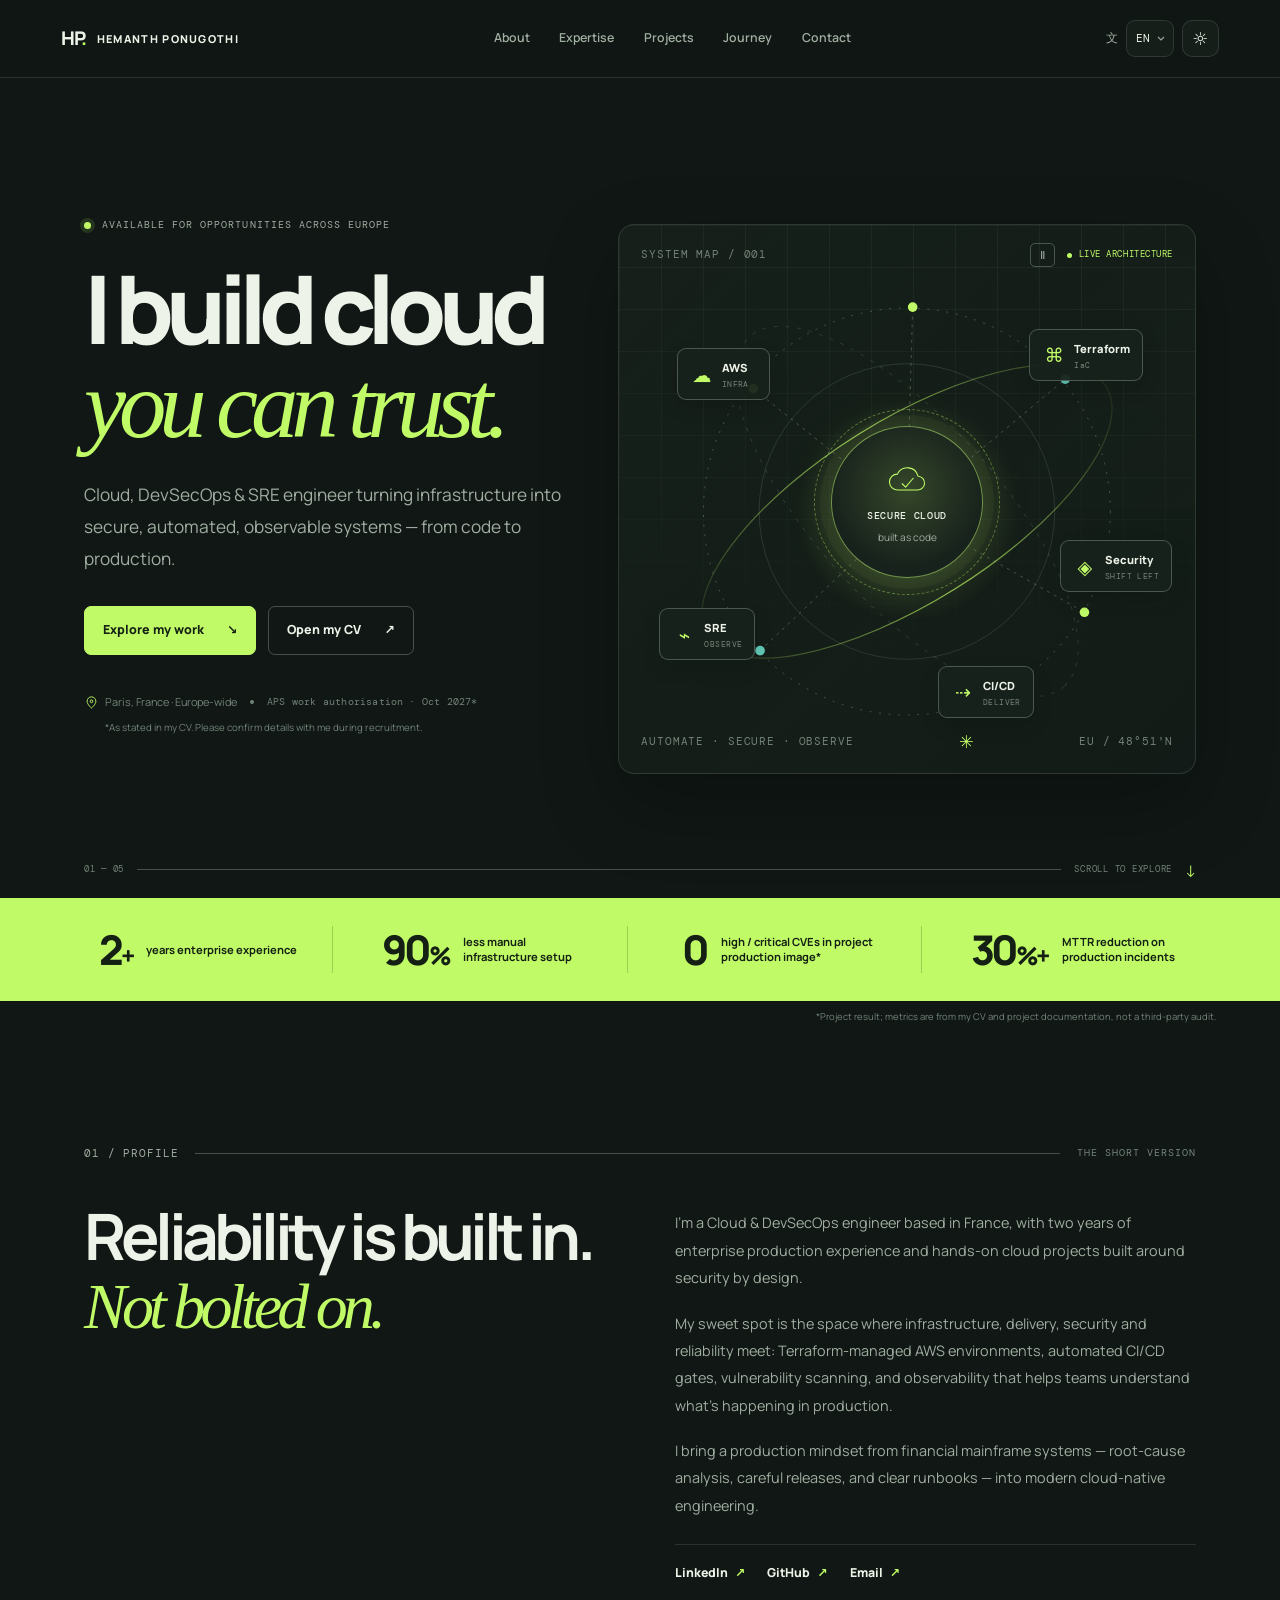
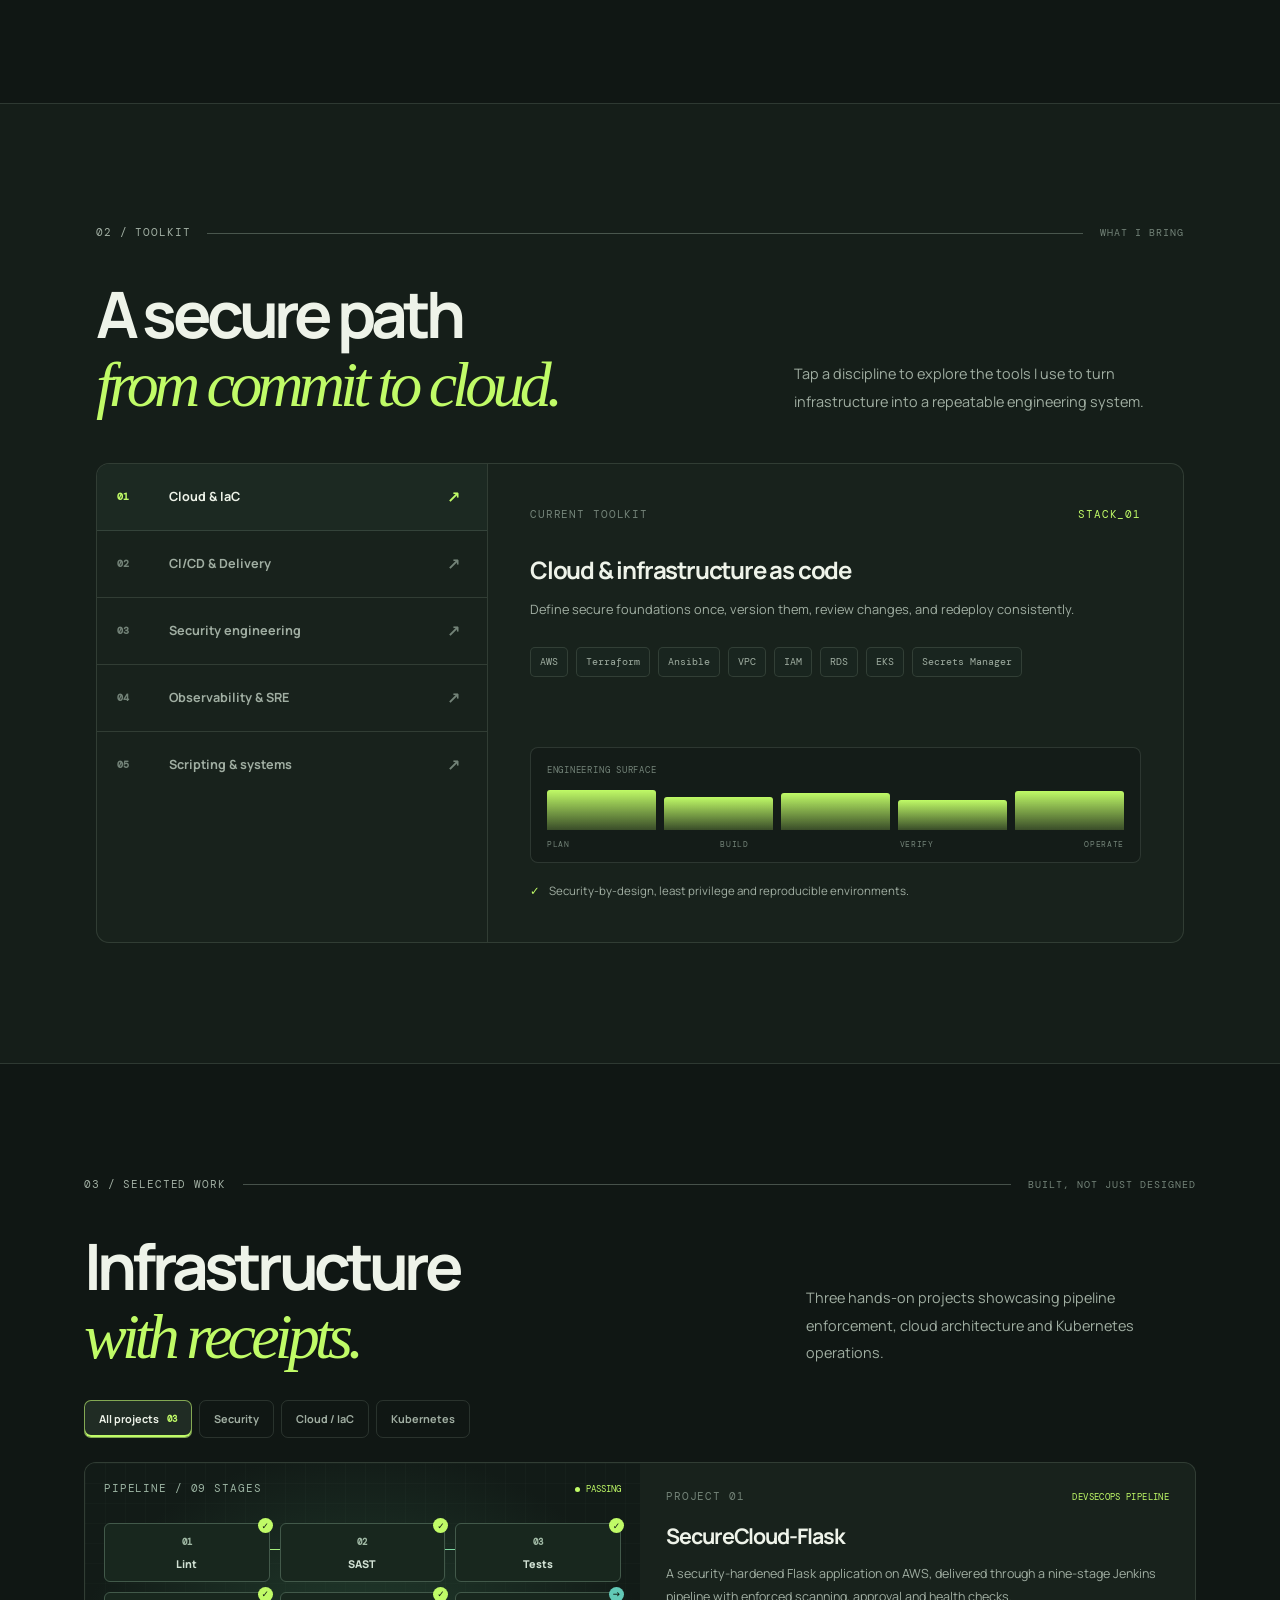
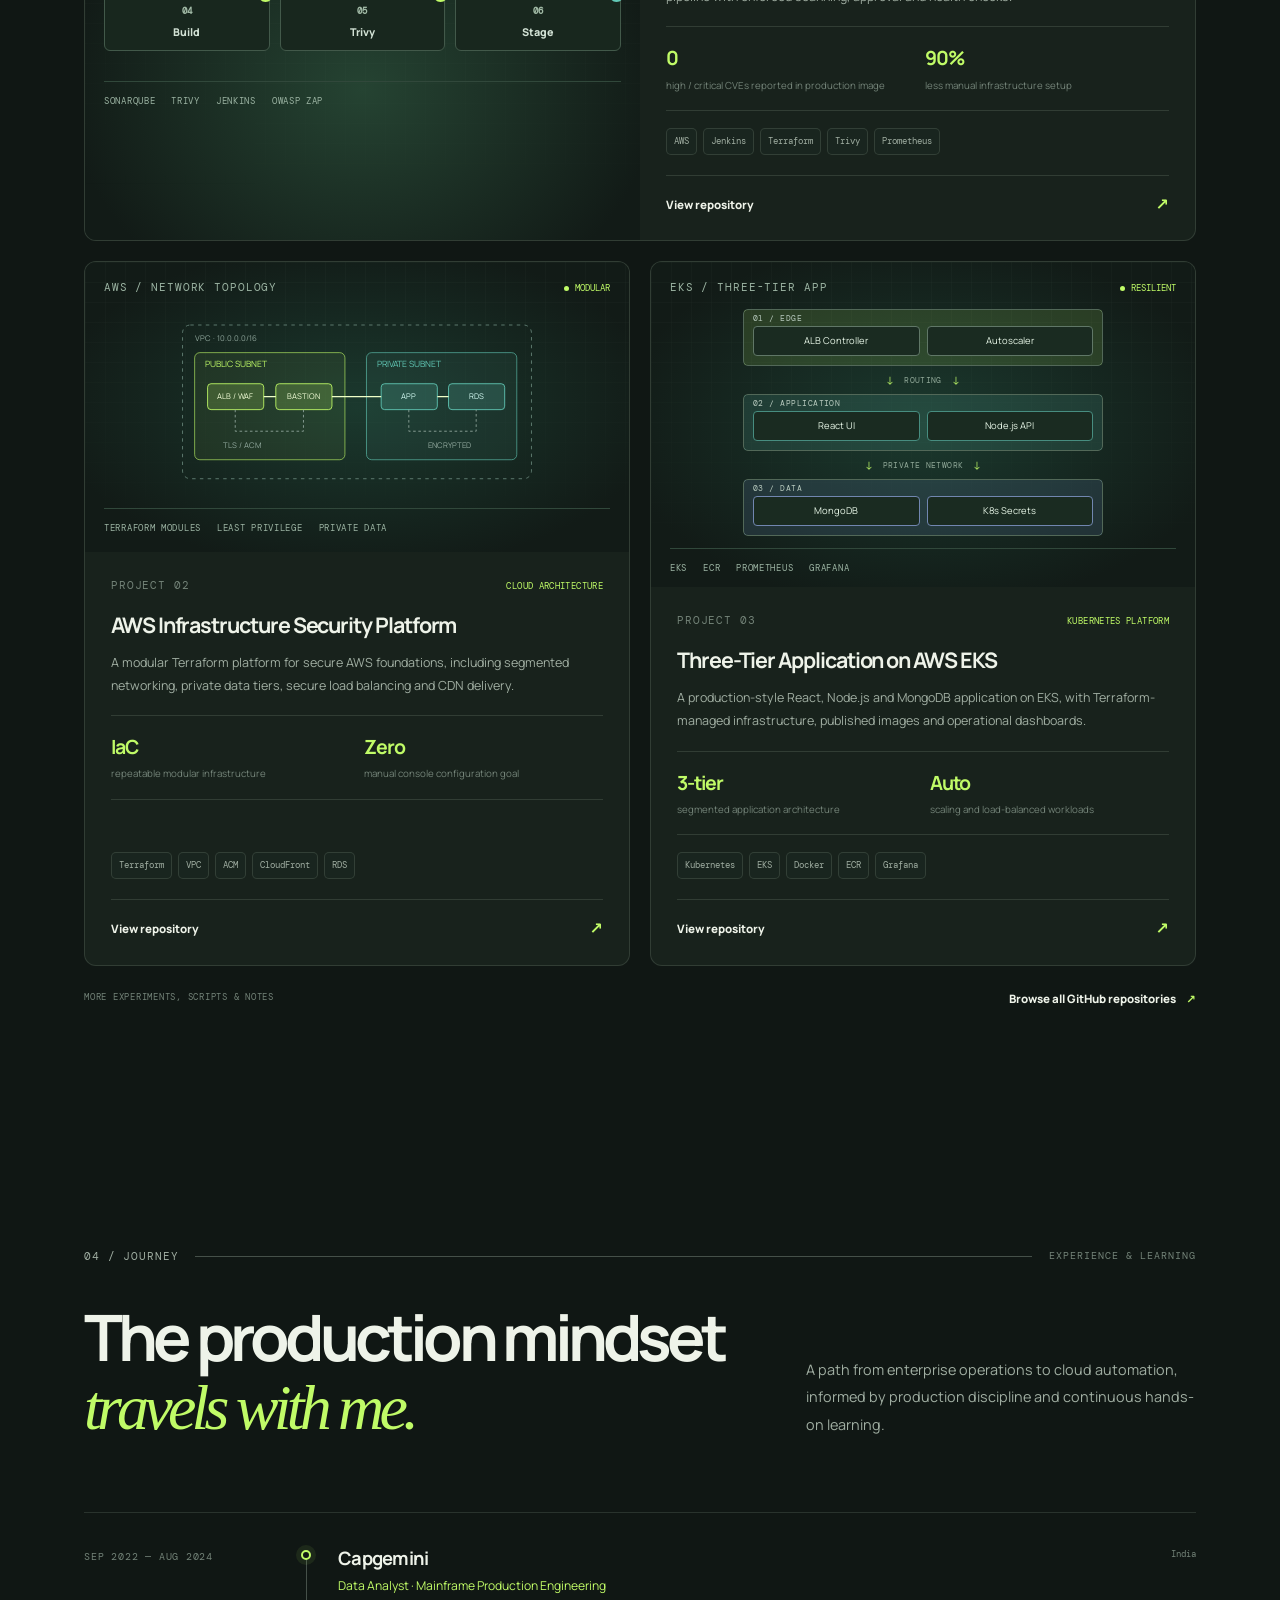
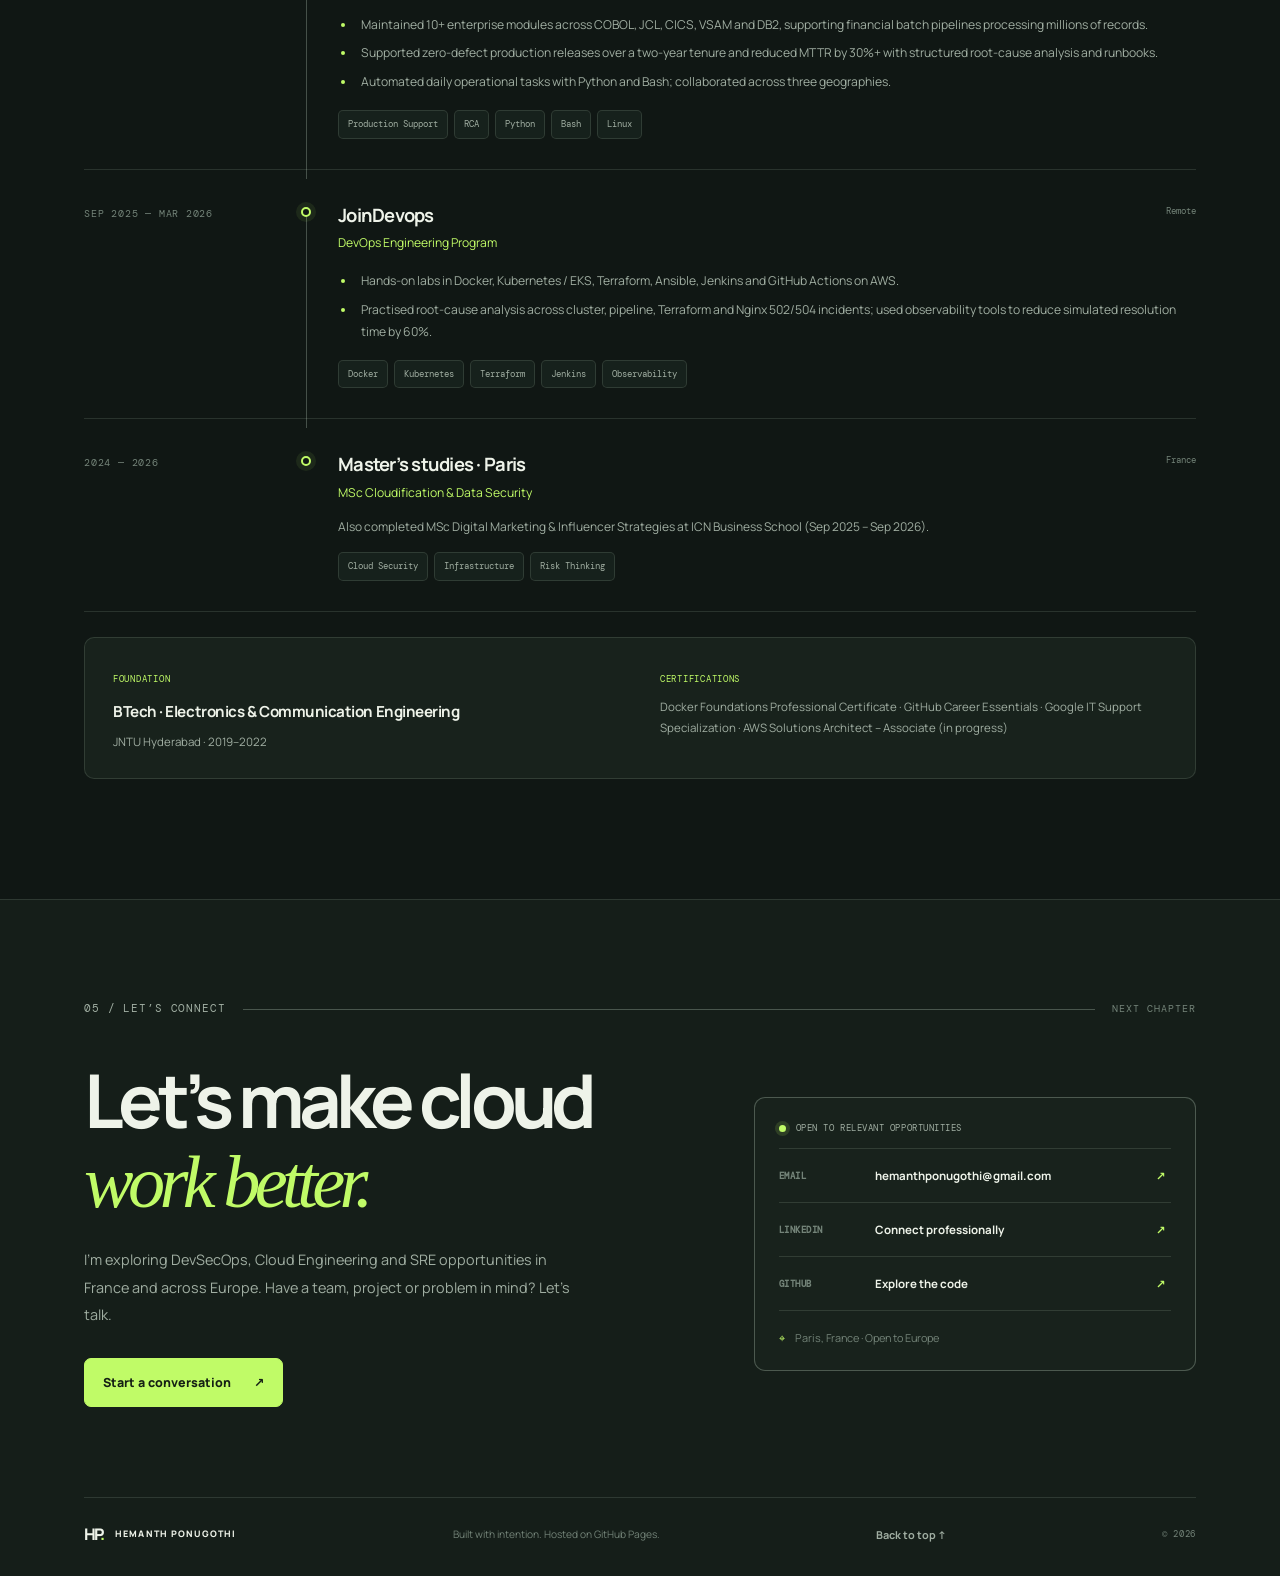
==== commit 286fc928: "update website" ====
--- a/index.html
+++ b/index.html
@@ -1,1854 +1,159 @@
-<!DOCTYPE html>
-<html lang="en">
+<!doctype html>
+<html lang="en" data-theme="dark">
 <head>
-  <meta charset="UTF-8"/>
-  <meta name="viewport" content="width=device-width, initial-scale=1.0"/>
-  <title>Hemanth — DevSecOps & SRE Engineer</title>
-  <link rel="preconnect" href="https://fonts.googleapis.com">
-  <link href="https://fonts.googleapis.com/css2?family=JetBrains+Mono:wght@300;400;600;700&family=Syne:wght@400;600;700;800&display=swap" rel="stylesheet">
-  <style>
-    :root {
-      --bg: #040c14;
-      --surface: #0a1628;
-      --surface2: #0f1f35;
-      --accent: #00e5ff;
-      --accent2: #0af5a0;
-      --accent3: #ff6b35;
-      --text: #ddeeff;
-      --muted: #5a8aaa;
-      --border: rgba(0,229,255,0.1);
-      --font-mono: 'JetBrains Mono', monospace;
-      --font-display: 'Syne', sans-serif;
-    }
-
-    *, *::before, *::after { box-sizing: border-box; margin: 0; padding: 0; }
-    html { scroll-behavior: smooth; }
-    body {
-      background: var(--bg);
-      color: var(--text);
-      font-family: var(--font-mono);
-      font-size: 14px;
-      line-height: 1.7;
-      overflow-x: hidden;
-    }
-
-    /* ─── CANVAS PARTICLES ─── */
-    #particles-canvas {
-      position: fixed;
-      inset: 0;
-      z-index: 0;
-      pointer-events: none;
-    }
-
-    /* ─── GRID OVERLAY ─── */
-    .grid-overlay {
-      position: fixed;
-      inset: 0;
-      background-image:
-        linear-gradient(rgba(0,229,255,0.02) 1px, transparent 1px),
-        linear-gradient(90deg, rgba(0,229,255,0.02) 1px, transparent 1px);
-      background-size: 80px 80px;
-      pointer-events: none;
-      z-index: 0;
-    }
-
-    /* ─── NAV ─── */
-    nav {
-      position: fixed;
-      top: 0;
-      width: 100%;
-      z-index: 100;
-      padding: 18px 48px;
-      display: flex;
-      justify-content: space-between;
-      align-items: center;
-      background: rgba(4,12,20,0.88);
-      backdrop-filter: blur(20px);
-      border-bottom: 1px solid var(--border);
-      transition: padding 0.3s;
-    }
-    nav.scrolled { padding: 12px 48px; }
-
-    .nav-logo {
-      font-family: var(--font-display);
-      font-weight: 800;
-      font-size: 22px;
-      color: var(--accent);
-      letter-spacing: -0.5px;
-      text-decoration: none;
-    }
-    .nav-logo span { color: var(--text); }
-
-    .nav-links { display: flex; gap: 36px; list-style: none; align-items: center; }
-    .nav-links a {
-      color: var(--muted);
-      text-decoration: none;
-      font-size: 11px;
-      letter-spacing: 2px;
-      text-transform: uppercase;
-      transition: color 0.2s;
-      position: relative;
-    }
-    .nav-links a::after {
-      content: '';
-      position: absolute;
-      bottom: -4px;
-      left: 0;
-      right: 100%;
-      height: 1px;
-      background: var(--accent);
-      transition: right 0.3s;
-    }
-    .nav-links a:hover { color: var(--accent); }
-    .nav-links a:hover::after { right: 0; }
-
-    .nav-btn {
-      padding: 8px 20px;
-      background: var(--accent);
-      color: var(--bg) !important;
-      font-weight: 700;
-      font-size: 11px !important;
-      letter-spacing: 1.5px;
-      transition: all 0.2s !important;
-    }
-    .nav-btn:hover { background: #33eeff !important; }
-    .nav-btn::after { display: none !important; }
-
-    /* ─── HERO ─── */
-    #hero {
-      min-height: 100vh;
-      display: flex;
-      align-items: center;
-      padding: 120px 48px 80px;
-      position: relative;
-      overflow: hidden;
-      z-index: 1;
-    }
-
-    .hero-orb {
-      position: absolute;
-      border-radius: 50%;
-      filter: blur(80px);
-      pointer-events: none;
-      animation: orb-float 8s ease-in-out infinite;
-    }
-    .hero-orb-1 {
-      width: 700px; height: 700px;
-      background: radial-gradient(circle, rgba(0,229,255,0.07) 0%, transparent 70%);
-      top: -200px; right: -150px;
-      animation-delay: 0s;
-    }
-    .hero-orb-2 {
-      width: 500px; height: 500px;
-      background: radial-gradient(circle, rgba(10,245,160,0.05) 0%, transparent 70%);
-      bottom: -100px; left: 100px;
-      animation-delay: -3s;
-    }
-    .hero-orb-3 {
-      width: 300px; height: 300px;
-      background: radial-gradient(circle, rgba(255,107,53,0.04) 0%, transparent 70%);
-      top: 30%; left: 40%;
-      animation-delay: -5s;
-    }
-    @keyframes orb-float {
-      0%, 100% { transform: translateY(0px) scale(1); }
-      50% { transform: translateY(-30px) scale(1.05); }
-    }
-
-    .hero-content { position: relative; z-index: 1; max-width: 960px; }
-
-    .hero-tag {
-      display: inline-flex;
-      align-items: center;
-      gap: 10px;
-      padding: 7px 18px;
-      border: 1px solid var(--border);
-      font-size: 10px;
-      color: var(--accent);
-      letter-spacing: 2.5px;
-      text-transform: uppercase;
-      margin-bottom: 32px;
-      background: rgba(0,229,255,0.04);
-      animation: slide-down 0.8s ease both;
-    }
-    .hero-tag .dot {
-      width: 7px; height: 7px;
-      background: var(--accent2);
-      border-radius: 50%;
-      animation: blink 2s ease infinite;
-    }
-    @keyframes blink { 0%,100%{opacity:1;} 50%{opacity:0.2;} }
-
-    .hero-name {
-      font-family: var(--font-display);
-      font-size: clamp(52px, 9vw, 108px);
-      font-weight: 800;
-      line-height: 0.92;
-      letter-spacing: -4px;
-      color: var(--text);
-      margin-bottom: 16px;
-      animation: slide-up 0.9s ease 0.1s both;
-    }
-    .hero-name em { font-style: normal; color: var(--accent); }
-
-    .hero-subtitle {
-      font-family: var(--font-display);
-      font-size: clamp(16px, 2.5vw, 26px);
-      font-weight: 400;
-      color: var(--muted);
-      margin-bottom: 28px;
-      animation: slide-up 0.9s ease 0.2s both;
-    }
-    .hero-subtitle strong { color: var(--accent2); }
-
-    .hero-desc {
-      font-size: 13px;
-      color: var(--muted);
-      max-width: 620px;
-      line-height: 1.9;
-      margin-bottom: 44px;
-      animation: slide-up 0.9s ease 0.3s both;
-    }
-    .hero-desc b { color: var(--text); }
-
-    .hero-cta {
-      display: flex;
-      gap: 14px;
-      flex-wrap: wrap;
-      animation: slide-up 0.9s ease 0.4s both;
-    }
-
-    .hero-stats {
-      display: flex;
-      gap: 48px;
-      margin-top: 64px;
-      padding-top: 40px;
-      border-top: 1px solid var(--border);
-      flex-wrap: wrap;
-      animation: slide-up 0.9s ease 0.5s both;
-    }
-    .stat-item { text-align: left; }
-    .stat-num {
-      font-family: var(--font-display);
-      font-size: 40px;
-      font-weight: 800;
-      color: var(--accent);
-      line-height: 1;
-    }
-    .stat-label { font-size: 10px; color: var(--muted); letter-spacing: 1.5px; text-transform: uppercase; margin-top: 4px; }
-
-    .cursor {
-      display: inline-block; width: 10px; height: 1.1em;
-      background: var(--accent); vertical-align: text-bottom;
-      margin-left: 2px;
-      animation: cursor-blink 1.2s step-end infinite;
-    }
-    @keyframes cursor-blink { 0%,100%{opacity:1;} 50%{opacity:0;} }
-
-    /* ─── BUTTONS ─── */
-    .btn-primary {
-      padding: 13px 30px;
-      background: var(--accent);
-      color: var(--bg);
-      font-family: var(--font-mono);
-      font-size: 11px;
-      font-weight: 700;
-      letter-spacing: 2px;
-      text-transform: uppercase;
-      text-decoration: none;
-      border: none;
-      cursor: pointer;
-      transition: all 0.25s;
-      position: relative;
-      overflow: hidden;
-      display: inline-block;
-    }
-    .btn-primary::before {
-      content: '';
-      position: absolute;
-      top: 0; left: -100%; width: 100%; height: 100%;
-      background: linear-gradient(90deg, transparent, rgba(255,255,255,0.2), transparent);
-      transition: left 0.4s;
-    }
-    .btn-primary:hover::before { left: 100%; }
-    .btn-primary:hover { transform: translateY(-2px); box-shadow: 0 8px 24px rgba(0,229,255,0.3); }
-
-    .btn-secondary {
-      padding: 13px 30px;
-      background: transparent;
-      color: var(--accent);
-      font-family: var(--font-mono);
-      font-size: 11px;
-      font-weight: 600;
-      letter-spacing: 2px;
-      text-transform: uppercase;
-      text-decoration: none;
-      border: 1px solid rgba(0,229,255,0.4);
-      transition: all 0.25s;
-      display: inline-block;
-    }
-    .btn-secondary:hover {
-      background: rgba(0,229,255,0.08);
-      border-color: var(--accent);
-      transform: translateY(-2px);
-    }
-
-    /* ─── SECTIONS ─── */
-    section { padding: 110px 48px; position: relative; z-index: 1; }
-
-    .section-header {
-      display: flex;
-      align-items: center;
-      gap: 20px;
-      margin-bottom: 64px;
-    }
-    .section-num { font-size: 11px; color: var(--accent); letter-spacing: 2px; }
-    .section-title {
-      font-family: var(--font-display);
-      font-size: clamp(30px, 4vw, 52px);
-      font-weight: 800;
-      letter-spacing: -1.5px;
-      color: var(--text);
-      white-space: nowrap;
-    }
-    .section-line { flex: 1; height: 1px; background: var(--border); }
-
-    /* ─── SCROLL ANIMATIONS ─── */
-    @keyframes slide-up { from { opacity:0; transform: translateY(30px); } to { opacity:1; transform: translateY(0); } }
-    @keyframes slide-down { from { opacity:0; transform: translateY(-20px); } to { opacity:1; transform: translateY(0); } }
-    @keyframes slide-left { from { opacity:0; transform: translateX(40px); } to { opacity:1; transform: translateX(0); } }
-    @keyframes slide-right { from { opacity:0; transform: translateX(-40px); } to { opacity:1; transform: translateX(0); } }
-    @keyframes scale-in { from { opacity:0; transform: scale(0.9); } to { opacity:1; transform: scale(1); } }
-
-    .anim-up    { opacity:0; }
-    .anim-left  { opacity:0; }
-    .anim-right { opacity:0; }
-    .anim-scale { opacity:0; }
-
-    .anim-up.triggered    { animation: slide-up 0.7s ease forwards; }
-    .anim-left.triggered  { animation: slide-left 0.7s ease forwards; }
-    .anim-right.triggered { animation: slide-right 0.7s ease forwards; }
-    .anim-scale.triggered { animation: scale-in 0.6s ease forwards; }
-
-    /* ─── ABOUT / HERO CAROUSEL ─── */
-    .carousel-section { background: var(--surface); overflow: hidden; }
-
-    .carousel-track-wrap { overflow: hidden; }
-    .carousel-track {
-      display: flex;
-      gap: 0;
-      transition: transform 0.7s cubic-bezier(0.77,0,0.175,1);
-    }
-    .carousel-slide {
-      min-width: 100%;
-      padding: 0 80px;
-      display: grid;
-      grid-template-columns: 1fr 1fr;
-      gap: 80px;
-      align-items: center;
-    }
-    .carousel-slide-text h3 {
-      font-family: var(--font-display);
-      font-size: 36px;
-      font-weight: 800;
-      color: var(--text);
-      margin-bottom: 16px;
-      letter-spacing: -1px;
-    }
-    .carousel-slide-text p { font-size: 14px; color: var(--muted); line-height: 1.9; margin-bottom: 20px; }
-    .carousel-slide-text .highlight { color: var(--accent); font-weight: 700; }
-    .carousel-slide-visual {
-      display: flex;
-      flex-direction: column;
-      gap: 12px;
-    }
-
-    .progress-bar-item { display: flex; flex-direction: column; gap: 6px; }
-    .progress-bar-label {
-      display: flex;
-      justify-content: space-between;
-      font-size: 11px;
-      color: var(--muted);
-      letter-spacing: 1px;
-    }
-    .progress-bar-track {
-      height: 4px;
-      background: rgba(255,255,255,0.05);
-      border-radius: 2px;
-      overflow: hidden;
-    }
-    .progress-bar-fill {
-      height: 100%;
-      border-radius: 2px;
-      background: linear-gradient(90deg, var(--accent), var(--accent2));
-      width: 0;
-      transition: width 1.2s cubic-bezier(0.22,1,0.36,1);
-    }
-
-    .carousel-nav {
-      display: flex;
-      justify-content: center;
-      align-items: center;
-      gap: 16px;
-      padding: 36px 0 0;
-    }
-    .carousel-dot {
-      width: 8px; height: 8px;
-      border-radius: 50%;
-      background: var(--muted);
-      cursor: pointer;
-      transition: all 0.3s;
-    }
-    .carousel-dot.active { background: var(--accent); transform: scale(1.5); }
-    .carousel-arrow {
-      background: transparent;
-      border: 1px solid var(--border);
-      color: var(--muted);
-      font-size: 16px;
-      cursor: pointer;
-      padding: 8px 14px;
-      transition: all 0.2s;
-      font-family: var(--font-mono);
-    }
-    .carousel-arrow:hover { border-color: var(--accent); color: var(--accent); }
-
-    /* ─── SKILLS ─── */
-    #skills { background: var(--bg); }
-    .skills-grid { display: grid; grid-template-columns: repeat(auto-fit, minmax(260px,1fr)); gap: 2px; }
-
-    .skill-card {
-      background: var(--surface);
-      padding: 30px;
-      border: 1px solid var(--border);
-      position: relative;
-      overflow: hidden;
-      transition: border-color 0.3s, transform 0.3s;
-      cursor: default;
-    }
-    .skill-card::before {
-      content: '';
-      position: absolute;
-      top: 0; left: 0; right: 0;
-      height: 2px;
-      background: linear-gradient(90deg, var(--accent), var(--accent2));
-      transform: scaleX(0);
-      transform-origin: left;
-      transition: transform 0.4s cubic-bezier(0.22,1,0.36,1);
-    }
-    .skill-card::after {
-      content: '';
-      position: absolute;
-      inset: 0;
-      background: radial-gradient(circle at 50% 0%, rgba(0,229,255,0.05) 0%, transparent 60%);
-      opacity: 0;
-      transition: opacity 0.4s;
-    }
-    .skill-card:hover { border-color: rgba(0,229,255,0.25); transform: translateY(-4px); }
-    .skill-card:hover::before { transform: scaleX(1); }
-    .skill-card:hover::after { opacity: 1; }
-
-    .skill-card-icon { font-size: 26px; margin-bottom: 14px; position: relative; z-index: 1; }
-    .skill-card-title {
-      font-family: var(--font-display);
-      font-size: 13px;
-      font-weight: 700;
-      color: var(--accent);
-      letter-spacing: 1.5px;
-      text-transform: uppercase;
-      margin-bottom: 14px;
-      position: relative; z-index: 1;
-    }
-    .skill-tags { display: flex; flex-wrap: wrap; gap: 6px; position: relative; z-index: 1; }
-    .skill-tag {
-      padding: 3px 10px;
-      background: rgba(0,229,255,0.05);
-      border: 1px solid var(--border);
-      font-size: 10px;
-      color: var(--text);
-      letter-spacing: 0.5px;
-      transition: all 0.2s;
-    }
-    .skill-card:hover .skill-tag { border-color: rgba(0,229,255,0.2); background: rgba(0,229,255,0.08); }
-
-    /* ─── EXPERIENCE TIMELINE ─── */
-    #experience { background: var(--surface); }
-
-    .timeline { position: relative; padding-left: 40px; max-width: 860px; }
-    .timeline::before {
-      content: '';
-      position: absolute;
-      left: 0; top: 8px; bottom: 0;
-      width: 1px;
-      background: linear-gradient(to bottom, var(--accent), rgba(0,229,255,0.1));
-    }
-
-    .timeline-item {
-      position: relative;
-      margin-bottom: 60px;
-    }
-    .timeline-dot {
-      position: absolute;
-      left: -47px;
-      top: 8px;
-      width: 14px; height: 14px;
-      border: 2px solid var(--accent);
-      background: var(--bg);
-      border-radius: 50%;
-      transition: all 0.4s;
-    }
-    .timeline-dot.active {
-      background: var(--accent);
-      box-shadow: 0 0 0 4px rgba(0,229,255,0.15), 0 0 20px rgba(0,229,255,0.4);
-    }
-    .timeline-date { font-size: 10px; color: var(--accent2); letter-spacing: 2px; text-transform: uppercase; margin-bottom: 8px; }
-    .timeline-role {
-      font-family: var(--font-display);
-      font-size: 24px;
-      font-weight: 700;
-      color: var(--text);
-      margin-bottom: 4px;
-    }
-    .timeline-company { font-size: 13px; color: var(--accent); margin-bottom: 18px; }
-    .timeline-content {
-      background: var(--bg);
-      border: 1px solid var(--border);
-      padding: 22px 26px;
-      position: relative;
-      overflow: hidden;
-    }
-    .timeline-content::before {
-      content: '';
-      position: absolute;
-      top: 0; left: 0; bottom: 0;
-      width: 2px;
-      background: linear-gradient(to bottom, var(--accent), transparent);
-    }
-    .timeline-content ul { list-style: none; display: flex; flex-direction: column; gap: 10px; }
-    .timeline-content li {
-      font-size: 13px;
-      color: var(--muted);
-      padding-left: 18px;
-      position: relative;
-      line-height: 1.7;
-    }
-    .timeline-content li::before {
-      content: '▸';
-      position: absolute;
-      left: 0;
-      color: var(--accent);
-      font-size: 10px;
-      top: 3px;
-    }
-
-    /* ─── PROJECTS ─── */
-    #projects { background: var(--bg); }
-
-    .projects-grid { display: grid; grid-template-columns: repeat(auto-fit, minmax(320px,1fr)); gap: 2px; }
-
-    .project-card {
-      background: var(--surface);
-      border: 1px solid var(--border);
-      padding: 34px;
-      position: relative;
-      overflow: hidden;
-      transition: all 0.35s cubic-bezier(0.22,1,0.36,1);
-    }
-    .project-card-bg {
-      position: absolute;
-      inset: 0;
-      background: radial-gradient(circle at 100% 100%, rgba(0,229,255,0.04) 0%, transparent 60%);
-      opacity: 0;
-      transition: opacity 0.4s;
-    }
-    .project-card:hover { border-color: rgba(0,229,255,0.2); transform: translateY(-6px); box-shadow: 0 20px 60px rgba(0,0,0,0.4); }
-    .project-card:hover .project-card-bg { opacity: 1; }
-
-    .project-num {
-      font-size: 64px;
-      font-weight: 800;
-      color: rgba(0,229,255,0.05);
-      font-family: var(--font-display);
-      line-height: 1;
-      margin-bottom: 18px;
-      position: relative;
-      z-index: 1;
-    }
-    .project-title {
-      font-family: var(--font-display);
-      font-size: 19px;
-      font-weight: 700;
-      color: var(--text);
-      margin-bottom: 12px;
-      position: relative; z-index: 1;
-    }
-    .project-desc {
-      font-size: 13px;
-      color: var(--muted);
-      line-height: 1.8;
-      margin-bottom: 22px;
-      position: relative; z-index: 1;
-    }
-    .project-tags { display: flex; flex-wrap: wrap; gap: 6px; margin-bottom: 22px; position: relative; z-index: 1; }
-    .project-tag {
-      padding: 3px 9px;
-      font-size: 10px;
-      color: var(--accent2);
-      border: 1px solid rgba(10,245,160,0.2);
-      letter-spacing: 0.5px;
-    }
-    .project-link {
-      font-size: 11px;
-      color: var(--accent);
-      text-decoration: none;
-      letter-spacing: 1.5px;
-      text-transform: uppercase;
-      display: inline-flex;
-      align-items: center;
-      gap: 8px;
-      position: relative; z-index: 1;
-      transition: gap 0.2s;
-    }
-    .project-link:hover { gap: 14px; }
-
-    /* ─── CERTIFICATIONS ─── */
-    #certifications { background: var(--surface); }
-    .certs-grid { display: grid; grid-template-columns: repeat(auto-fit, minmax(300px,1fr)); gap: 2px; }
-    .cert-card {
-      background: var(--bg);
-      border: 1px solid var(--border);
-      padding: 28px 32px;
-      display: flex;
-      align-items: center;
-      gap: 20px;
-      transition: all 0.3s;
-    }
-    .cert-card:hover { border-color: rgba(0,229,255,0.2); transform: translateX(6px); }
-    .cert-icon { font-size: 32px; flex-shrink: 0; }
-    .cert-name { font-family: var(--font-display); font-size: 15px; font-weight: 700; color: var(--text); margin-bottom: 4px; }
-    .cert-issuer { font-size: 12px; color: var(--accent); margin-bottom: 4px; }
-    .cert-year { font-size: 11px; color: var(--muted); letter-spacing: 1px; }
-
-    /* ─── EDUCATION ─── */
-    #education { background: var(--bg); }
-    .edu-grid { display: grid; grid-template-columns: repeat(auto-fit, minmax(340px,1fr)); gap: 2px; }
-    .edu-card {
-      background: var(--surface);
-      border: 1px solid var(--border);
-      padding: 36px;
-      position: relative;
-      overflow: hidden;
-      transition: border-color 0.3s;
-    }
-    .edu-card::before {
-      content: '';
-      position: absolute;
-      top: 0; left: 0; bottom: 0;
-      width: 3px;
-      background: linear-gradient(to bottom, var(--accent), transparent);
-    }
-    .edu-card:hover { border-color: rgba(0,229,255,0.2); }
-    .edu-degree { font-family: var(--font-display); font-size: 18px; font-weight: 700; color: var(--text); margin-bottom: 8px; }
-    .edu-school { font-size: 13px; color: var(--accent); margin-bottom: 8px; }
-    .edu-period { font-size: 11px; color: var(--muted); letter-spacing: 1px; }
-    .edu-note { margin-top: 14px; font-size: 12px; color: var(--muted); line-height: 1.7; }
-
-    /* ─── RESUME VIEWER ─── */
-    #resume-section { background: var(--surface); }
-    .resume-viewer {
-      max-width: 800px;
-      margin: 0 auto;
-    }
-    .resume-viewer-header {
-      display: flex;
-      justify-content: space-between;
-      align-items: center;
-      padding: 16px 24px;
-      background: var(--bg);
-      border: 1px solid var(--border);
-      border-bottom: none;
-    }
-    .resume-viewer-title { font-size: 12px; color: var(--muted); letter-spacing: 1px; }
-    .resume-viewer-actions { display: flex; gap: 8px; }
-    .resume-no-dl {
-      padding: 6px 14px;
-      border: 1px solid var(--border);
-      font-size: 10px;
-      color: var(--muted);
-      letter-spacing: 1px;
-      cursor: not-allowed;
-      opacity: 0.5;
-      font-family: var(--font-mono);
-    }
-    .resume-content {
-      background: #0a0e14;
-      border: 1px solid var(--border);
-      padding: 48px 56px;
-      font-size: 13px;
-      line-height: 1.9;
-      max-height: 600px;
-      overflow-y: auto;
-      position: relative;
-    }
-    .resume-content::after {
-      content: '';
-      position: absolute;
-      bottom: 0; left: 0; right: 0;
-      height: 80px;
-      background: linear-gradient(transparent, #0a0e14);
-      pointer-events: none;
-    }
-    .resume-section { margin-bottom: 28px; }
-    .resume-section-title {
-      font-family: var(--font-display);
-      font-size: 11px;
-      font-weight: 700;
-      color: var(--accent);
-      letter-spacing: 3px;
-      text-transform: uppercase;
-      border-bottom: 1px solid var(--border);
-      padding-bottom: 8px;
-      margin-bottom: 14px;
-    }
-    .resume-entry { margin-bottom: 14px; }
-    .resume-entry-title { color: var(--text); font-weight: 600; font-size: 14px; }
-    .resume-entry-sub { color: var(--muted); font-size: 12px; margin-bottom: 8px; }
-    .resume-entry ul { list-style: none; }
-    .resume-entry li { color: var(--muted); padding-left: 16px; position: relative; font-size: 12px; margin-bottom: 5px; }
-    .resume-entry li::before { content: '▸'; position: absolute; left: 0; color: var(--accent); font-size: 9px; top: 4px; }
-    .resume-skill-row { margin-bottom: 8px; font-size: 12px; }
-    .resume-skill-row b { color: var(--text); }
-    .resume-skill-row span { color: var(--muted); }
-
-    ::-webkit-scrollbar { width: 4px; }
-    ::-webkit-scrollbar-track { background: var(--bg); }
-    ::-webkit-scrollbar-thumb { background: var(--accent); border-radius: 2px; }
-
-    /* ─── CONTACT ─── */
-    #contact { background: var(--bg); }
-    .contact-grid {
-      display: grid;
-      grid-template-columns: 1fr 1fr;
-      gap: 64px;
-      align-items: start;
-      max-width: 1000px;
-    }
-    .contact-left h2 {
-      font-family: var(--font-display);
-      font-size: clamp(36px, 5vw, 60px);
-      font-weight: 800;
-      letter-spacing: -2px;
-      color: var(--text);
-      line-height: 1;
-      margin-bottom: 20px;
-    }
-    .contact-left h2 span { color: var(--accent); }
-    .contact-left p { font-size: 14px; color: var(--muted); line-height: 1.8; margin-bottom: 32px; }
-    .contact-social { display: flex; flex-direction: column; gap: 12px; }
-    .contact-social-link {
-      display: flex;
-      align-items: center;
-      gap: 12px;
-      padding: 14px 20px;
-      border: 1px solid var(--border);
-      text-decoration: none;
-      color: var(--muted);
-      font-size: 12px;
-      letter-spacing: 1px;
-      transition: all 0.3s;
-    }
-    .contact-social-link:hover { border-color: var(--accent); color: var(--accent); transform: translateX(8px); }
-    .contact-social-icon { font-size: 16px; }
-
-    /* ─── CONTACT FORM ─── */
-    .contact-form { display: flex; flex-direction: column; gap: 16px; }
-    .form-group { display: flex; flex-direction: column; gap: 6px; }
-    .form-label { font-size: 10px; color: var(--muted); letter-spacing: 2px; text-transform: uppercase; }
-    .form-input, .form-textarea {
-      background: var(--surface);
-      border: 1px solid var(--border);
-      color: var(--text);
-      font-family: var(--font-mono);
-      font-size: 13px;
-      padding: 12px 16px;
-      outline: none;
-      transition: border-color 0.3s, box-shadow 0.3s;
-      width: 100%;
-    }
-    .form-input:focus, .form-textarea:focus {
-      border-color: var(--accent);
-      box-shadow: 0 0 0 2px rgba(0,229,255,0.08);
-    }
-    .form-textarea { min-height: 130px; resize: vertical; }
-    .form-input::placeholder, .form-textarea::placeholder { color: var(--muted); opacity: 0.5; }
-
-    .form-submit {
-      padding: 14px 32px;
-      background: var(--accent);
-      color: var(--bg);
-      font-family: var(--font-mono);
-      font-size: 11px;
-      font-weight: 700;
-      letter-spacing: 2px;
-      text-transform: uppercase;
-      border: none;
-      cursor: pointer;
-      transition: all 0.25s;
-      position: relative;
-      overflow: hidden;
-      align-self: flex-start;
-    }
-    .form-submit:hover { transform: translateY(-2px); box-shadow: 0 8px 24px rgba(0,229,255,0.3); }
-    .form-submit.sent { background: var(--accent2); }
-
-    .form-success {
-      display: none;
-      padding: 16px;
-      border: 1px solid rgba(10,245,160,0.3);
-      background: rgba(10,245,160,0.05);
-      color: var(--accent2);
-      font-size: 12px;
-      letter-spacing: 0.5px;
-    }
-
-    /* ─── FOOTER ─── */
-    footer {
-      padding: 28px 48px;
-      border-top: 1px solid var(--border);
-      display: flex;
-      justify-content: space-between;
-      align-items: center;
-      font-size: 11px;
-      color: var(--muted);
-      position: relative;
-      z-index: 1;
-    }
-
-    /* ─── FLOATING BACK TO TOP ─── */
-    .back-to-top {
-      position: fixed;
-      bottom: 32px;
-      right: 32px;
-      width: 44px; height: 44px;
-      background: var(--accent);
-      color: var(--bg);
-      border: none;
-      cursor: pointer;
-      font-size: 18px;
-      display: flex;
-      align-items: center;
-      justify-content: center;
-      z-index: 99;
-      opacity: 0;
-      transform: translateY(20px);
-      transition: all 0.3s;
-      font-family: var(--font-mono);
-    }
-    .back-to-top.visible { opacity: 1; transform: translateY(0); }
-    .back-to-top:hover { transform: translateY(-4px); box-shadow: 0 8px 20px rgba(0,229,255,0.4); }
-
-    /* ─── LANGUAGE SWITCHER ─── */
-    .lang-switcher {
-      position: relative;
-      display: flex;
-      align-items: center;
-    }
-    .lang-btn {
-      background: transparent;
-      border: 1px solid var(--border);
-      color: var(--text);
-      font-family: var(--font-mono);
-      font-size: 11px;
-      padding: 6px 12px;
-      cursor: pointer;
-      display: flex;
-      align-items: center;
-      gap: 6px;
-      letter-spacing: 0.5px;
-      transition: all 0.2s;
-      white-space: nowrap;
-    }
-    .lang-btn:hover { border-color: var(--accent); color: var(--accent); }
-    .lang-btn .lang-flag { font-size: 15px; }
-    .lang-btn .lang-arrow {
-      font-size: 9px;
-      transition: transform 0.2s;
-      margin-left: 2px;
-    }
-    .lang-switcher.open .lang-arrow { transform: rotate(180deg); }
-
-    .lang-dropdown {
-      position: absolute;
-      top: calc(100% + 8px);
-      right: 0;
-      background: #0a1628;
-      border: 1px solid var(--border);
-      min-width: 180px;
-      z-index: 200;
-      display: none;
-      flex-direction: column;
-      box-shadow: 0 16px 40px rgba(0,0,0,0.5);
-    }
-    .lang-switcher.open .lang-dropdown { display: flex; }
-
-    .lang-option {
-      display: flex;
-      align-items: center;
-      gap: 10px;
-      padding: 10px 14px;
-      font-size: 12px;
-      color: var(--muted);
-      cursor: pointer;
-      font-family: var(--font-mono);
-      transition: all 0.15s;
-      border: none;
-      background: transparent;
-      text-align: left;
-      letter-spacing: 0.5px;
-    }
-    .lang-option:hover { background: rgba(0,229,255,0.06); color: var(--accent); }
-    .lang-option.active { color: var(--accent2); }
-    .lang-option .flag { font-size: 16px; }
-    .lang-option .lang-name { flex: 1; }
-    .lang-option .lang-native { font-size: 10px; color: var(--muted); opacity: 0.7; }
-
-    /* ─── RESPONSIVE ─── */
-    @media (max-width: 768px) {
-      nav { padding: 16px 20px; }
-      .nav-links { display: none; }
-      .lang-switcher { display: flex; }
-      section { padding: 64px 20px; }
-      #hero { padding: 100px 20px 60px; }
-      .carousel-slide { grid-template-columns: 1fr; padding: 0 20px; gap: 32px; }
-      .contact-grid { grid-template-columns: 1fr; gap: 40px; }
-      .hero-stats { gap: 24px; }
-      footer { flex-direction: column; gap: 8px; text-align: center; }
-      .resume-content { padding: 24px; }
-    }
-  </style>
+  <meta charset="utf-8" />
+  <meta name="viewport" content="width=device-width, initial-scale=1" />
+  <meta name="theme-color" content="#101714" />
+  <meta name="description" content="Hemanth Ponugothi — Cloud, DevSecOps and SRE engineer in France. Secure AWS infrastructure, automated delivery pipelines, and observable systems." />
+  <meta property="og:title" content="Hemanth Ponugothi — Cloud & DevSecOps Engineer" />
+  <meta property="og:description" content="Building secure, automated, observable cloud infrastructure. Based in France, open to opportunities across Europe." />
+  <meta property="og:type" content="website" />
+  <title>Hemanth Ponugothi — Cloud & DevSecOps Engineer</title>
+  <link rel="icon" href="assets/favicon.svg" type="image/svg+xml" />
+  <link rel="preconnect" href="https://fonts.googleapis.com" />
+  <link rel="preconnect" href="https://fonts.gstatic.com" crossorigin />
+  <link href="https://fonts.googleapis.com/css2?family=DM+Mono:wght@400;500&family=Manrope:wght@400;500;600;700;800&display=swap" rel="stylesheet" />
+  <link rel="stylesheet" href="styles.css" />
 </head>
 <body>
+  <div class="scroll-progress" aria-hidden="true"><span id="scroll-progress-bar"></span></div>
+  <header class="site-header" id="top">
+    <a class="brand" href="#top" aria-label="Hemanth Ponugothi home"><span class="brand-mark">HP<span>.</span></span><span class="brand-name">HEMANTH PONUGOTHI</span></a>
+    <nav class="primary-nav" id="primary-nav" aria-label="Main navigation">
+      <a href="#about" data-i18n="nav_about">About</a>
+      <a href="#expertise" data-i18n="nav_expertise">Expertise</a>
+      <a href="#projects" data-i18n="nav_projects">Projects</a>
+      <a href="#journey" data-i18n="nav_journey">Journey</a>
+      <a href="#contact" data-i18n="nav_contact">Contact</a>
+    </nav>
+    <div class="header-tools">
+      <label class="language-label" for="language-select" aria-label="Choose language"> <span class="language-glyph">文</span> </label>
+      <select id="language-select" class="language-select" aria-label="Choose language">
+        <option value="en">EN</option><option value="fr">FR</option><option value="de">DE</option><option value="nl">NL</option><option value="es">ES</option>
+      </select>
+      <button class="theme-toggle" id="theme-toggle" type="button" aria-label="Switch to light mode" title="Switch theme"><span class="theme-icon" aria-hidden="true">☼</span></button>
+      <button class="menu-toggle" id="menu-toggle" type="button" aria-label="Open navigation" aria-expanded="false"><span></span><span></span></button>
+    </div>
+  </header>
 
-<canvas id="particles-canvas"></canvas>
-<div class="grid-overlay"></div>
+  <main>
+    <section class="hero section-shell" aria-labelledby="hero-title">
+      <div class="hero-copy">
+        <div class="eyebrow"><span class="pulse-dot"></span><span data-i18n="hero_eyebrow">AVAILABLE FOR OPPORTUNITIES ACROSS EUROPE</span></div>
+        <h1 id="hero-title"><span data-i18n="hero_hello">I build cloud</span><br /><span class="headline-accent" data-i18n="hero_headline">you can trust.</span></h1>
+        <p class="hero-intro" data-i18n="hero_intro">Cloud, DevSecOps &amp; SRE engineer turning infrastructure into secure, automated, observable systems — from code to production.</p>
+        <div class="hero-actions">
+          <a class="button button-primary" href="#projects"><span data-i18n="hero_cta_projects">Explore my work</span><span aria-hidden="true">↘</span></a>
+          <a class="button button-quiet" href="assets/Hemanth-Ponugothi-CV.pdf" target="_blank" rel="noopener"><span data-i18n="hero_cta_cv">Open my CV</span><span aria-hidden="true">↗</span></a>
+        </div>
+        <div class="hero-meta">
+          <span class="meta-location"><svg viewBox="0 0 24 24" aria-hidden="true"><path d="M19 10c0 5-7 11-7 11S5 15 5 10a7 7 0 1 1 14 0Z"/><circle cx="12" cy="10" r="2.2"/></svg><span data-i18n="hero_location">Paris, France · Europe-wide</span></span>
+          <span class="meta-separator"></span><span class="mono" data-i18n="hero_status">APS work authorisation · Oct 2027*</span>
+        </div>
+        <p class="small-note" data-i18n="hero_footnote">*As stated in my CV. Please confirm details with me during recruitment.</p>
+      </div>
+      <div class="hero-visual" aria-label="Illustration of cloud infrastructure connected to security and automation tools">
+        <div class="visual-topline"><span class="mono" data-i18n="visual_system">SYSTEM MAP / 001</span><div class="visual-tools"><button class="motion-toggle" id="motion-toggle" type="button" aria-label="Pause decorative motion" title="Pause decorative motion" aria-pressed="false">Ⅱ</button><span class="live-label"><span></span><span data-i18n="visual_live">LIVE ARCHITECTURE</span></span></div></div>
+        <div class="orbit-scene">
+          <svg class="orbit-lines" viewBox="0 0 600 540" role="img" aria-label="Cloud infrastructure network diagram">
+            <defs><linearGradient id="orbitStroke" x1="0" x2="1"><stop stop-color="#c0fb67" stop-opacity=".08"/><stop offset=".5" stop-color="#c0fb67" stop-opacity=".7"/><stop offset="1" stop-color="#c0fb67" stop-opacity=".08"/></linearGradient><radialGradient id="cloudGlow"><stop stop-color="#c0fb67" stop-opacity=".24"/><stop offset="1" stop-color="#c0fb67" stop-opacity="0"/></radialGradient></defs>
+            <circle cx="300" cy="260" r="212" fill="none" stroke="var(--line-strong)" stroke-dasharray="2 8" />
+            <circle cx="300" cy="260" r="154" fill="none" stroke="var(--line)" />
+            <ellipse cx="300" cy="260" rx="245" ry="95" transform="rotate(-32 300 260)" fill="none" stroke="url(#orbitStroke)" stroke-width="1.3" />
+            <ellipse cx="300" cy="260" rx="245" ry="95" transform="rotate(48 300 260)" fill="none" stroke="var(--line)" stroke-dasharray="4 8" />
+            <circle cx="300" cy="260" r="115" fill="url(#cloudGlow)" />
+            <path d="M300 260 L140 132 M300 260 L465 122 M300 260 L485 365 M300 260 L147 405 M300 260 L306 47" stroke="var(--line-strong)" stroke-dasharray="3 5" />
+            <circle cx="140" cy="132" r="5" fill="#c0fb67"/><circle cx="465" cy="122" r="5" fill="#62c9b7"/><circle cx="485" cy="365" r="5" fill="#c0fb67"/><circle cx="147" cy="405" r="5" fill="#62c9b7"/><circle cx="306" cy="47" r="5" fill="#c0fb67"/>
+            <circle class="orbit-particle" cx="300" cy="260" r="7" fill="#efffc8" />
+          </svg>
+          <div class="cloud-core"><div class="core-orbit"></div><div class="core-icon"><svg viewBox="0 0 64 64" aria-hidden="true"><path d="M18 45h29a10 10 0 0 0 1-20 16 16 0 0 0-30-3 11 11 0 0 0 0 23Z"/><path d="M25 36l5 5 11-13"/></svg></div><span class="core-caption mono">SECURE CLOUD</span><span class="core-sub" data-i18n="visual_core_sub">built as code</span></div>
+          <div class="orbit-node node-aws"><span class="node-icon">☁</span><span class="node-label">AWS</span><span class="node-caption mono">INFRA</span></div>
+          <div class="orbit-node node-iac"><span class="node-icon">⌘</span><span class="node-label">Terraform</span><span class="node-caption mono">IaC</span></div>
+          <div class="orbit-node node-sec"><span class="node-icon">◈</span><span class="node-label" data-i18n="visual_security">Security</span><span class="node-caption mono">SHIFT LEFT</span></div>
+          <div class="orbit-node node-observe"><span class="node-icon">⌁</span><span class="node-label">SRE</span><span class="node-caption mono">OBSERVE</span></div>
+          <div class="orbit-node node-pipeline"><span class="node-icon">⇢</span><span class="node-label">CI/CD</span><span class="node-caption mono">DELIVER</span></div>
+        </div>
+        <div class="visual-footer"><span class="mono" data-i18n="visual_footer_left">AUTOMATE · SECURE · OBSERVE</span><span class="visual-footer-mark">✳</span><span class="mono">EU / 48°51′N</span></div>
+      </div>
+      <div class="hero-bottomline"><span class="mono">01 — 05</span><span class="hero-bottom-rule"></span><span class="mono" data-i18n="scroll_hint">SCROLL TO EXPLORE</span><span class="down-arrow">↓</span></div>
+    </section>
 
-<!-- ── BACK TO TOP ── -->
-<button class="back-to-top" id="backToTop" onclick="window.scrollTo({top:0,behavior:'smooth'})">↑</button>
+    <section class="signal-strip" aria-label="Career highlights">
+      <div class="signal-item"><span class="signal-value">2<span>+</span></span><span class="signal-label" data-i18n="stat_experience">years enterprise experience</span></div>
+      <div class="signal-item"><span class="signal-value">90<span>%</span></span><span class="signal-label" data-i18n="stat_setup">less manual infrastructure setup</span></div>
+      <div class="signal-item"><span class="signal-value">0</span><span class="signal-label" data-i18n="stat_cves">high / critical CVEs in project production image*</span></div>
+      <div class="signal-item"><span class="signal-value">30<span>%+</span></span><span class="signal-label" data-i18n="stat_mttr">MTTR reduction on production incidents</span></div>
+    </section>
+    <p class="metrics-note" data-i18n="metrics_note">*Project result; metrics are from my CV and project documentation, not a third-party audit.</p>
 
-<!-- ── NAV ── -->
-<nav id="navbar">
-  <a href="#hero" class="nav-logo">H<span>emanth</span></a>
-  <ul class="nav-links">
-    <li><a href="#about" data-i18n="nav.about">About</a></li>
-    <li><a href="#skills" data-i18n="nav.skills">Skills</a></li>
-    <li><a href="#experience" data-i18n="nav.experience">Experience</a></li>
-    <li><a href="#projects" data-i18n="nav.projects">Projects</a></li>
-    <li><a href="#resume-section" data-i18n="nav.resume">Resume</a></li>
-    <li><a href="#contact" class="nav-btn" data-i18n="nav.contact">Get in Touch</a></li>
-  </ul>
-  <!-- LANGUAGE SWITCHER -->
-  <div class="lang-switcher" id="langSwitcher">
-    <button class="lang-btn" id="langBtn">
-      <span class="lang-flag" id="currentFlag">🇬🇧</span>
-      <span id="currentLangCode">EN</span>
-      <span class="lang-arrow">▼</span>
-    </button>
-    <div class="lang-dropdown" id="langDropdown">
-      <button class="lang-option active" data-lang="en"><span class="flag">🇬🇧</span><span class="lang-name">English</span><span class="lang-native">Default</span></button>
-      <button class="lang-option" data-lang="fr"><span class="flag">🇫🇷</span><span class="lang-name">Français</span><span class="lang-native">French</span></button>
-      <button class="lang-option" data-lang="de"><span class="flag">🇩🇪</span><span class="lang-name">Deutsch</span><span class="lang-native">German</span></button>
-      <button class="lang-option" data-lang="nl"><span class="flag">🇳🇱</span><span class="lang-name">Nederlands</span><span class="lang-native">Dutch</span></button>
-      <button class="lang-option" data-lang="sv"><span class="flag">🇸🇪</span><span class="lang-name">Svenska</span><span class="lang-native">Swedish</span></button>
-      <button class="lang-option" data-lang="pl"><span class="flag">🇵🇱</span><span class="lang-name">Polski</span><span class="lang-native">Polish</span></button>
-      <button class="lang-option" data-lang="es"><span class="flag">🇪🇸</span><span class="lang-name">Español</span><span class="lang-native">Spanish</span></button>
-      <button class="lang-option" data-lang="it"><span class="flag">🇮🇹</span><span class="lang-name">Italiano</span><span class="lang-native">Italian</span></button>
-      <button class="lang-option" data-lang="pt"><span class="flag">🇵🇹</span><span class="lang-name">Português</span><span class="lang-native">Portuguese</span></button>
-      <button class="lang-option" data-lang="fi"><span class="flag">🇫🇮</span><span class="lang-name">Suomi</span><span class="lang-native">Finnish</span></button>
-    </div>
-  </div>
-</nav>
+    <section class="content-section section-shell" id="about">
+      <div class="section-kicker"><span class="mono">01 / PROFILE</span><span class="kicker-line"></span><span data-i18n="kicker_about">THE SHORT VERSION</span></div>
+      <div class="about-grid">
+        <div><h2 data-i18n="about_title">Reliability is built in.<br /><em>Not bolted on.</em></h2></div>
+        <div class="about-text"><p data-i18n="about_p1">I’m a Cloud &amp; DevSecOps engineer based in France, with two years of enterprise production experience and hands-on cloud projects built around security by design.</p><p data-i18n="about_p2">My sweet spot is the space where infrastructure, delivery, security and reliability meet: Terraform-managed AWS environments, automated CI/CD gates, vulnerability scanning, and observability that helps teams understand what’s happening in production.</p><p data-i18n="about_p3">I bring a production mindset from financial mainframe systems — root-cause analysis, careful releases, and clear runbooks — into modern cloud-native engineering.</p><div class="about-links"><a href="https://www.linkedin.com/in/hemanth260800/" target="_blank" rel="noopener">LinkedIn <span>↗</span></a><a href="https://github.com/Hemanth26080?tab=repositories" target="_blank" rel="noopener">GitHub <span>↗</span></a><a href="mailto:hemanthponugothi@gmail.com">Email <span>↗</span></a></div></div>
+      </div>
+    </section>
 
-<!-- ── HERO ── -->
-<section id="hero">
-  <div class="hero-orb hero-orb-1"></div>
-  <div class="hero-orb hero-orb-2"></div>
-  <div class="hero-orb hero-orb-3"></div>
-  <div class="hero-content">
-    <div class="hero-tag">
-      <span class="dot"></span>
-      <span data-i18n="hero.tag">Available for Internships · Paris, France</span>
-    </div>
-    <h1 class="hero-name">Hemanth<br><em>DevSecOps.</em></h1>
-    <p class="hero-subtitle"><strong data-i18n="hero.subtitle">SRE · Cloud Security · IaC Engineer</strong></p>
-    <p class="hero-desc">
-      <span data-i18n="hero.desc">Hands-on builder of <b>secure, automated cloud infrastructure</b>. MS student in <b>Cloudification & Data Security</b> (Paris). 18 public GitHub repos. 27+ Bash automation scripts. Previously a Data Analytics Engineer at <b>Capgemini</b> for 2 years. Bringing mainframe reliability discipline to modern cloud.</span><span class="cursor"></span>
-    </p>
-    <div class="hero-cta">
-      <a href="https://github.com/Hemanth26080" target="_blank" class="btn-primary" data-i18n="hero.cta.github">View GitHub</a>
-      <a href="https://www.linkedin.com/in/hemanth260800/" target="_blank" class="btn-secondary">LinkedIn</a>
-      <a href="#contact" class="btn-secondary" data-i18n="hero.cta.hire">Hire Me →</a>
-    </div>
-    <div class="hero-stats">
-      <div class="stat-item"><div class="stat-num" data-count="18">0</div><div class="stat-label">Public Repos</div></div>
-      <div class="stat-item"><div class="stat-num" data-count="27">0</div><div class="stat-label">Bash Scripts</div></div>
-      <div class="stat-item"><div class="stat-num">2yr</div><div class="stat-label">Capgemini</div></div>
-      <div class="stat-item"><div class="stat-num">AWS</div><div class="stat-label">Core Cloud</div></div>
-    </div>
-  </div>
-</section>
-
-<!-- ── ABOUT CAROUSEL ── -->
-<section id="about" class="carousel-section" style="padding: 80px 0;">
-  <div style="padding: 0 48px; margin-bottom: 40px;" class="anim-up">
-    <div class="section-header">
-      <span class="section-num">00</span>
-      <h2 class="section-title">About Me</h2>
-      <div class="section-line"></div>
-    </div>
-  </div>
-  <div class="carousel-track-wrap">
-    <div class="carousel-track" id="carouselTrack">
-
-      <!-- Slide 1: Who I am -->
-      <div class="carousel-slide">
-        <div class="carousel-slide-text">
-          <h3>Who I Am</h3>
-          <p>I'm a <span class="highlight">DevSecOps & SRE practitioner</span> currently pursuing my Master's in Cloudification and Data Security at a top tech college in <span class="highlight">Paris, France</span>.</p>
-          <p>My path is unconventional — I started with mainframe systems at Capgemini, developing a deep respect for reliability, zero-defect standards, and structured debugging. I now apply that same discipline to cloud infrastructure.</p>
-          <p>I don't just learn tools — I <span class="highlight">engineer systems</span> that mirror real-world SRE challenges.</p>
+    <section class="content-section expertise-section section-shell" id="expertise">
+      <div class="section-kicker"><span class="mono">02 / TOOLKIT</span><span class="kicker-line"></span><span data-i18n="kicker_expertise">WHAT I BRING</span></div>
+      <div class="section-heading-row"><h2 data-i18n="expertise_title">A secure path<br /><em>from commit to cloud.</em></h2><p data-i18n="expertise_desc">Tap a discipline to explore the tools I use to turn infrastructure into a repeatable engineering system.</p></div>
+      <div class="toolkit-layout">
+        <div class="discipline-tabs" role="tablist" aria-label="Skill categories">
+          <button class="discipline-tab active" role="tab" aria-selected="true" data-skill="cloud"><span class="tab-number">01</span><span data-i18n="skill_cloud">Cloud &amp; IaC</span><span class="tab-arrow">↗</span></button>
+          <button class="discipline-tab" role="tab" aria-selected="false" data-skill="delivery"><span class="tab-number">02</span><span data-i18n="skill_delivery">CI/CD &amp; Delivery</span><span class="tab-arrow">↗</span></button>
+          <button class="discipline-tab" role="tab" aria-selected="false" data-skill="security"><span class="tab-number">03</span><span data-i18n="skill_security">Security engineering</span><span class="tab-arrow">↗</span></button>
+          <button class="discipline-tab" role="tab" aria-selected="false" data-skill="reliability"><span class="tab-number">04</span><span data-i18n="skill_reliability">Observability &amp; SRE</span><span class="tab-arrow">↗</span></button>
+          <button class="discipline-tab" role="tab" aria-selected="false" data-skill="development"><span class="tab-number">05</span><span data-i18n="skill_development">Scripting &amp; systems</span><span class="tab-arrow">↗</span></button>
         </div>
-        <div class="carousel-slide-visual">
-          <div class="progress-bar-item">
-            <div class="progress-bar-label"><span>Cloud & IaC</span><span>85%</span></div>
-            <div class="progress-bar-track"><div class="progress-bar-fill" data-width="85"></div></div>
-          </div>
-          <div class="progress-bar-item">
-            <div class="progress-bar-label"><span>CI/CD & Automation</span><span>80%</span></div>
-            <div class="progress-bar-track"><div class="progress-bar-fill" data-width="80"></div></div>
-          </div>
-          <div class="progress-bar-item">
-            <div class="progress-bar-label"><span>Linux & Bash</span><span>88%</span></div>
-            <div class="progress-bar-track"><div class="progress-bar-fill" data-width="88"></div></div>
-          </div>
-          <div class="progress-bar-item">
-            <div class="progress-bar-label"><span>Security Practices</span><span>72%</span></div>
-            <div class="progress-bar-track"><div class="progress-bar-fill" data-width="72"></div></div>
-          </div>
-          <div class="progress-bar-item">
-            <div class="progress-bar-label"><span>Observability / SRE</span><span>68%</span></div>
-            <div class="progress-bar-track"><div class="progress-bar-fill" data-width="68"></div></div>
-          </div>
+        <div class="toolkit-panel" id="toolkit-panel" role="tabpanel" aria-live="polite">
+          <div class="panel-top"><span class="mono" data-i18n="toolkit_stack">CURRENT TOOLKIT</span><span class="panel-index mono" id="panel-index">STACK_01</span></div>
+          <h3 id="skill-panel-title">Cloud &amp; infrastructure as code</h3><p id="skill-panel-description">Define secure foundations once, version them, review changes, and redeploy consistently.</p>
+          <div class="skill-chips" id="skill-chips"><span>AWS</span><span>Terraform</span><span>Ansible</span><span>VPC</span><span>IAM</span><span>RDS</span><span>EKS</span><span>Secrets Manager</span></div>
+          <div class="skill-visual" aria-hidden="true"><div class="skill-visual-label mono" data-i18n="skill_visual_label">ENGINEERING SURFACE</div><div class="skill-bars"><span style="--bar:91%"></span><span style="--bar:76%"></span><span style="--bar:84%"></span><span style="--bar:68%"></span><span style="--bar:88%"></span></div><div class="skill-axis mono"><span>PLAN</span><span>BUILD</span><span>VERIFY</span><span>OPERATE</span></div></div>
+          <div class="panel-note"><span class="check-mark">✓</span><span id="skill-panel-note">Security-by-design, least privilege and reproducible environments.</span></div>
         </div>
       </div>
+    </section>
 
-      <!-- Slide 2: What I build -->
-      <div class="carousel-slide">
-        <div class="carousel-slide-text">
-          <h3>What I Build</h3>
-          <p>My <span class="highlight">18 public GitHub repos</span> aren't tutorials — they're production-grade systems designed to solve real infrastructure problems.</p>
-          <p>From provisioning secure RHEL9 environments with Terraform & Ansible to writing 27+ Bash scripts that audit AWS resources, rotate logs, and check security compliance — every project is built with <span class="highlight">reliability-first thinking</span>.</p>
-          <p>Currently building observability into my stack with <span class="highlight">Prometheus & Grafana</span> to close the full SRE loop.</p>
+    <section class="content-section projects-section" id="projects">
+      <div class="section-shell">
+        <div class="section-kicker"><span class="mono">03 / SELECTED WORK</span><span class="kicker-line"></span><span data-i18n="kicker_projects">BUILT, NOT JUST DESIGNED</span></div>
+        <div class="section-heading-row"><h2 data-i18n="projects_title">Infrastructure<br /><em>with receipts.</em></h2><p data-i18n="projects_desc">Three hands-on projects showcasing pipeline enforcement, cloud architecture and Kubernetes operations.</p></div>
+        <div class="project-filters" role="group" aria-label="Filter projects"><button class="filter-button active" data-filter="all" data-i18n="filter_all">All projects <span>03</span></button><button class="filter-button" data-filter="security" data-i18n="filter_security">Security</button><button class="filter-button" data-filter="cloud" data-i18n="filter_cloud">Cloud / IaC</button><button class="filter-button" data-filter="kubernetes" data-i18n="filter_kubernetes">Kubernetes</button></div>
+        <div class="project-grid">
+          <article class="project-card project-featured" data-categories="security cloud">
+            <div class="project-art art-pipeline"><div class="art-header"><span class="mono">PIPELINE / 09 STAGES</span><span class="art-status"><span></span> PASSING</span></div><div class="pipeline-flow"><div class="pipeline-node done"><b>01</b><span>Lint</span><i>✓</i></div><div class="pipeline-node done"><b>02</b><span>SAST</span><i>✓</i></div><div class="pipeline-node done"><b>03</b><span>Tests</span><i>✓</i></div><div class="pipeline-node done"><b>04</b><span>Build</span><i>✓</i></div><div class="pipeline-node done"><b>05</b><span>Trivy</span><i>✓</i></div><div class="pipeline-node"><b>06</b><span>Stage</span><i>→</i></div></div><div class="art-footer mono"><span>SONARQUBE</span><span>TRIVY</span><span>JENKINS</span><span>OWASP ZAP</span></div></div>
+            <div class="project-body"><div class="project-top"><span class="project-number mono">PROJECT 01</span><span class="project-kind" data-i18n="project_kind_pipeline">DEVSECOPS PIPELINE</span></div><h3>SecureCloud-Flask</h3><p data-i18n="project1_desc">A security-hardened Flask application on AWS, delivered through a nine-stage Jenkins pipeline with enforced scanning, approval and health checks.</p><div class="project-outcomes"><div><strong>0</strong><span data-i18n="project1_outcome1">high / critical CVEs reported in production image</span></div><div><strong>90%</strong><span data-i18n="project1_outcome2">less manual infrastructure setup</span></div></div><div class="tag-row"><span>AWS</span><span>Jenkins</span><span>Terraform</span><span>Trivy</span><span>Prometheus</span></div><a class="project-link" href="https://github.com/Hemanth26080/SecureCloud-Pipeline" target="_blank" rel="noopener"><span data-i18n="view_repository">View repository</span><span aria-hidden="true">↗</span></a></div>
+          </article>
+          <article class="project-card" data-categories="cloud security">
+            <div class="project-art art-network"><div class="art-header"><span class="mono">AWS / NETWORK TOPOLOGY</span><span class="art-status"><span></span> MODULAR</span></div><svg viewBox="0 0 440 220" class="network-svg" role="img" aria-label="AWS network architecture diagram"><rect x="18" y="22" width="404" height="178" rx="9" fill="none" stroke="#668579" stroke-dasharray="4 5"/><text x="32" y="40" fill="#92a99e" font-size="9">VPC · 10.0.0.0/16</text><rect x="32" y="54" width="174" height="124" rx="6" fill="#c0fb67" fill-opacity=".06" stroke="#c0fb67" stroke-opacity=".7"/><rect x="231" y="54" width="174" height="124" rx="6" fill="#62c9b7" fill-opacity=".06" stroke="#62c9b7" stroke-opacity=".7"/><text x="44" y="71" fill="#c0fb67" font-size="10">PUBLIC SUBNET</text><text x="243" y="71" fill="#62c9b7" font-size="10">PRIVATE SUBNET</text><rect x="47" y="90" width="65" height="30" rx="4" fill="#c0fb67" fill-opacity=".18" stroke="#c0fb67"/><text x="79" y="108" fill="#f4ffd9" font-size="9" text-anchor="middle">ALB / WAF</text><rect x="126" y="90" width="65" height="30" rx="4" fill="#c0fb67" fill-opacity=".18" stroke="#c0fb67"/><text x="158" y="108" fill="#f4ffd9" font-size="9" text-anchor="middle">BASTION</text><rect x="248" y="90" width="65" height="30" rx="4" fill="#62c9b7" fill-opacity=".18" stroke="#62c9b7"/><text x="280" y="108" fill="#d8fff7" font-size="9" text-anchor="middle">APP</text><rect x="326" y="90" width="65" height="30" rx="4" fill="#62c9b7" fill-opacity=".18" stroke="#62c9b7"/><text x="358" y="108" fill="#d8fff7" font-size="9" text-anchor="middle">RDS</text><path d="M112 105 H126 M191 105 H248 M313 105 H326" stroke="#efffc8" stroke-width="1.5"/><path d="M79 120 V145 H158 V120 M280 120 V145 H358 V120" fill="none" stroke="#92a99e" stroke-dasharray="3 3"/><text x="87" y="164" fill="#92a99e" font-size="9" text-anchor="middle">TLS / ACM</text><text x="327" y="164" fill="#92a99e" font-size="9" text-anchor="middle">ENCRYPTED</text></svg><div class="art-footer mono"><span>TERRAFORM MODULES</span><span>LEAST PRIVILEGE</span><span>PRIVATE DATA</span></div></div>
+            <div class="project-body"><div class="project-top"><span class="project-number mono">PROJECT 02</span><span class="project-kind" data-i18n="project_kind_architecture">CLOUD ARCHITECTURE</span></div><h3>AWS Infrastructure Security Platform</h3><p data-i18n="project2_desc">A modular Terraform platform for secure AWS foundations, including segmented networking, private data tiers, secure load balancing and CDN delivery.</p><div class="project-outcomes"><div><strong>IaC</strong><span data-i18n="project2_outcome1">repeatable modular infrastructure</span></div><div><strong>Zero</strong><span data-i18n="project2_outcome2">manual console configuration goal</span></div></div><div class="tag-row"><span>Terraform</span><span>VPC</span><span>ACM</span><span>CloudFront</span><span>RDS</span></div><a class="project-link" href="https://github.com/Hemanth26080/aws-infrastructure-security-platform" target="_blank" rel="noopener"><span data-i18n="view_repository">View repository</span><span aria-hidden="true">↗</span></a></div>
+          </article>
+          <article class="project-card" data-categories="kubernetes cloud">
+            <div class="project-art art-kube"><div class="art-header"><span class="mono">EKS / THREE-TIER APP</span><span class="art-status"><span></span> RESILIENT</span></div><div class="kube-stack"><div class="kube-layer edge"><span class="layer-label">01 / EDGE</span><div class="kube-box">ALB Controller</div><div class="kube-box">Autoscaler</div></div><div class="kube-connector">↓ <span>ROUTING</span> ↓</div><div class="kube-layer app"><span class="layer-label">02 / APPLICATION</span><div class="kube-box">React UI</div><div class="kube-box">Node.js API</div></div><div class="kube-connector">↓ <span>PRIVATE NETWORK</span> ↓</div><div class="kube-layer data"><span class="layer-label">03 / DATA</span><div class="kube-box">MongoDB</div><div class="kube-box">K8s Secrets</div></div></div><div class="art-footer mono"><span>EKS</span><span>ECR</span><span>PROMETHEUS</span><span>GRAFANA</span></div></div>
+            <div class="project-body"><div class="project-top"><span class="project-number mono">PROJECT 03</span><span class="project-kind" data-i18n="project_kind_kubernetes">KUBERNETES PLATFORM</span></div><h3>Three-Tier Application on AWS EKS</h3><p data-i18n="project3_desc">A production-style React, Node.js and MongoDB application on EKS, with Terraform-managed infrastructure, published images and operational dashboards.</p><div class="project-outcomes"><div><strong>3-tier</strong><span data-i18n="project3_outcome1">segmented application architecture</span></div><div><strong>Auto</strong><span data-i18n="project3_outcome2">scaling and load-balanced workloads</span></div></div><div class="tag-row"><span>Kubernetes</span><span>EKS</span><span>Docker</span><span>ECR</span><span>Grafana</span></div><a class="project-link" href="https://github.com/Hemanth26080/Three-Tier-EKS" target="_blank" rel="noopener"><span data-i18n="view_repository">View repository</span><span aria-hidden="true">↗</span></a></div>
+          </article>
         </div>
-        <div class="carousel-slide-visual" style="gap: 16px;">
-          <div style="display: grid; grid-template-columns: 1fr 1fr; gap: 12px;">
-            <div style="padding: 16px; border: 1px solid var(--border); background: var(--bg); text-align: center;">
-              <div style="font-family: var(--font-display); font-size: 28px; font-weight: 800; color: var(--accent);">18</div>
-              <div style="font-size: 10px; color: var(--muted); letter-spacing: 1px;">Public Repos</div>
-            </div>
-            <div style="padding: 16px; border: 1px solid var(--border); background: var(--bg); text-align: center;">
-              <div style="font-family: var(--font-display); font-size: 28px; font-weight: 800; color: var(--accent2);">27+</div>
-              <div style="font-size: 10px; color: var(--muted); letter-spacing: 1px;">Bash Scripts</div>
-            </div>
-            <div style="padding: 16px; border: 1px solid var(--border); background: var(--bg); text-align: center;">
-              <div style="font-family: var(--font-display); font-size: 28px; font-weight: 800; color: var(--accent3);">IaC</div>
-              <div style="font-size: 10px; color: var(--muted); letter-spacing: 1px;">Terraform + Ansible</div>
-            </div>
-            <div style="padding: 16px; border: 1px solid var(--border); background: var(--bg); text-align: center;">
-              <div style="font-family: var(--font-display); font-size: 28px; font-weight: 800; color: var(--accent);">AWS</div>
-              <div style="font-size: 10px; color: var(--muted); letter-spacing: 1px;">Core Platform</div>
-            </div>
-          </div>
-        </div>
+        <div class="more-work-line"><span class="mono" data-i18n="more_projects">MORE EXPERIMENTS, SCRIPTS &amp; NOTES</span><a href="https://github.com/Hemanth26080?tab=repositories" target="_blank" rel="noopener"><span data-i18n="all_github">Browse all GitHub repositories</span><span>↗</span></a></div>
       </div>
+    </section>
 
-      <!-- Slide 3: What I'm looking for -->
-      <div class="carousel-slide">
-        <div class="carousel-slide-text">
-          <h3>What I'm After</h3>
-          <p>I'm seeking <span class="highlight">DevSecOps, SRE, or Cloud Engineering internships in Paris</span> where I can contribute from day one — not learn the basics, but ship real infrastructure work.</p>
-          <p>I thrive where <span class="highlight">infrastructure meets security</span>: automating deployments without compromising hardening, writing scripts that catch issues before they impact users, and building observability into every layer.</p>
-          <p>If you're building resilient, secure cloud systems — <span class="highlight">let's talk</span>.</p>
-        </div>
-        <div class="carousel-slide-visual">
-          <div style="display: flex; flex-direction: column; gap: 10px;">
-            <div style="padding: 14px 18px; border: 1px solid rgba(0,229,255,0.15); background: rgba(0,229,255,0.03); font-size: 12px; color: var(--text);">🎯 DevSecOps Engineer</div>
-            <div style="padding: 14px 18px; border: 1px solid rgba(10,245,160,0.15); background: rgba(10,245,160,0.03); font-size: 12px; color: var(--text);">🔧 Site Reliability Engineer (SRE)</div>
-            <div style="padding: 14px 18px; border: 1px solid rgba(255,107,53,0.15); background: rgba(255,107,53,0.03); font-size: 12px; color: var(--text);">☁️ Cloud Engineering Internship</div>
-            <div style="padding: 14px 18px; border: 1px solid rgba(0,229,255,0.1); font-size: 11px; color: var(--muted); letter-spacing: 0.5px;">📍 Paris, France · Open to hybrid/remote</div>
-          </div>
-        </div>
+    <section class="content-section section-shell" id="journey">
+      <div class="section-kicker"><span class="mono">04 / JOURNEY</span><span class="kicker-line"></span><span data-i18n="kicker_journey">EXPERIENCE &amp; LEARNING</span></div>
+      <div class="section-heading-row"><h2 data-i18n="journey_title">The production mindset<br /><em>travels with me.</em></h2><p data-i18n="journey_desc">A path from enterprise operations to cloud automation, informed by production discipline and continuous hands-on learning.</p></div>
+      <div class="timeline">
+        <article class="timeline-item"><div class="timeline-date mono">SEP 2022 — AUG 2024</div><div class="timeline-marker"><span></span></div><div class="timeline-content"><div class="timeline-heading"><div><h3>Capgemini</h3><p data-i18n="role_capgemini">Data Analyst · Mainframe Production Engineering</p></div><span class="timeline-location">India</span></div><ul><li data-i18n="experience1_a">Maintained 10+ enterprise modules across COBOL, JCL, CICS, VSAM and DB2, supporting financial batch pipelines processing millions of records.</li><li data-i18n="experience1_b">Supported zero-defect production releases over a two-year tenure and reduced MTTR by 30%+ with structured root-cause analysis and runbooks.</li><li data-i18n="experience1_c">Automated daily operational tasks with Python and Bash; collaborated across three geographies.</li></ul><div class="tag-row"><span>Production Support</span><span>RCA</span><span>Python</span><span>Bash</span><span>Linux</span></div></div></article>
+        <article class="timeline-item"><div class="timeline-date mono">SEP 2025 — MAR 2026</div><div class="timeline-marker"><span></span></div><div class="timeline-content"><div class="timeline-heading"><div><h3>JoinDevops</h3><p data-i18n="role_training">DevOps Engineering Program</p></div><span class="timeline-location">Remote</span></div><ul><li data-i18n="experience2_a">Hands-on labs in Docker, Kubernetes / EKS, Terraform, Ansible, Jenkins and GitHub Actions on AWS.</li><li data-i18n="experience2_b">Practised root-cause analysis across cluster, pipeline, Terraform and Nginx 502/504 incidents; used observability tools to reduce simulated resolution time by 60%.</li></ul><div class="tag-row"><span>Docker</span><span>Kubernetes</span><span>Terraform</span><span>Jenkins</span><span>Observability</span></div></div></article>
+        <article class="timeline-item"><div class="timeline-date mono">2024 — 2026</div><div class="timeline-marker"><span></span></div><div class="timeline-content"><div class="timeline-heading"><div><h3 data-i18n="education_heading">Master’s studies · Paris</h3><p data-i18n="education_cloud">MSc Cloudification &amp; Data Security</p></div><span class="timeline-location">France</span></div><p class="timeline-paragraph" data-i18n="education_digital">Also completed MSc Digital Marketing &amp; Influencer Strategies at ICN Business School (Sep 2025 – Sep 2026).</p><div class="tag-row"><span>Cloud Security</span><span>Infrastructure</span><span>Risk Thinking</span></div></div></article>
       </div>
+      <div class="education-footer"><div><span class="education-label mono" data-i18n="education_label">FOUNDATION</span><h3 data-i18n="btech_title">BTech · Electronics &amp; Communication Engineering</h3><p data-i18n="btech_sub">JNTU Hyderabad · 2019–2022</p></div><div><span class="education-label mono" data-i18n="certs_label">CERTIFICATIONS</span><p data-i18n="certs_text">Docker Foundations Professional Certificate · GitHub Career Essentials · Google IT Support Specialization · AWS Solutions Architect – Associate (in progress)</p></div></div>
+    </section>
 
-    </div>
-  </div>
-  <div class="carousel-nav">
-    <button class="carousel-arrow" id="prevSlide">←</button>
-    <div class="carousel-dot active" data-index="0"></div>
-    <div class="carousel-dot" data-index="1"></div>
-    <div class="carousel-dot" data-index="2"></div>
-    <button class="carousel-arrow" id="nextSlide">→</button>
-  </div>
-</section>
-
-<!-- ── SKILLS ── -->
-<section id="skills">
-  <div class="section-header anim-up">
-    <span class="section-num">01</span>
-    <h2 class="section-title" data-i18n="sec.skills">Technical Stack</h2>
-    <div class="section-line"></div>
-  </div>
-  <div class="skills-grid">
-    <div class="skill-card anim-up"><div class="skill-card-icon">☁️</div><div class="skill-card-title">Cloud & IaC</div><div class="skill-tags"><span class="skill-tag">AWS</span><span class="skill-tag">VPC</span><span class="skill-tag">EC2</span><span class="skill-tag">IAM</span><span class="skill-tag">S3</span><span class="skill-tag">Terraform</span><span class="skill-tag">Ansible</span><span class="skill-tag">Infrastructure as Code</span></div></div>
-    <div class="skill-card anim-up"><div class="skill-card-icon">🐳</div><div class="skill-card-title">Containers & CI/CD</div><div class="skill-tags"><span class="skill-tag">Docker</span><span class="skill-tag">Kubernetes</span><span class="skill-tag">Jenkins</span><span class="skill-tag">GitHub Actions</span><span class="skill-tag">Bash Scripting</span><span class="skill-tag">Python Automation</span></div></div>
-    <div class="skill-card anim-up"><div class="skill-card-icon">📊</div><div class="skill-card-title">Monitoring & Security</div><div class="skill-tags"><span class="skill-tag">Prometheus</span><span class="skill-tag">Grafana</span><span class="skill-tag">DAST</span><span class="skill-tag">Infra Hardening</span><span class="skill-tag">Secure Configurations</span></div></div>
-    <div class="skill-card anim-up"><div class="skill-card-icon">🖥️</div><div class="skill-card-title">Systems</div><div class="skill-tags"><span class="skill-tag">Linux (RHEL)</span><span class="skill-tag">Git</span><span class="skill-tag">TCP/IP</span><span class="skill-tag">Networking Fundamentals</span><span class="skill-tag">Shell Scripting</span></div></div>
-    <div class="skill-card anim-up"><div class="skill-card-icon">⚙️</div><div class="skill-card-title">Legacy Reliability</div><div class="skill-tags"><span class="skill-tag">COBOL</span><span class="skill-tag">JCL</span><span class="skill-tag">IBM DB2</span><span class="skill-tag">CICS</span><span class="skill-tag">VSAM</span><span class="skill-tag">High-Availability Batch</span></div></div>
-  </div>
-</section>
-
-<!-- ── EXPERIENCE ── -->
-<section id="experience">
-  <div class="section-header anim-up">
-    <span class="section-num">02</span>
-    <h2 class="section-title" data-i18n="sec.experience">Experience</h2>
-    <div class="section-line"></div>
-  </div>
-  <div class="timeline">
-
-    <!-- GitHub Projects — matches PDF order -->
-    <div class="timeline-item anim-right">
-      <div class="timeline-dot active"></div>
-      <div class="timeline-date">2025 – Present · Paris</div>
-      <div class="timeline-role">Independent Cloud & DevSecOps Projects</div>
-      <div class="timeline-company">GitHub · 18 Public Repositories · github.com/Hemanth26080</div>
-      <div class="timeline-content">
-        <ul>
-          <li>Engineered an end-to-end AWS IaC pipeline (Terraform + Ansible) provisioning hardened RHEL9 environments, cutting manual setup time from ~3 hours to under 10 minutes — a 90% reduction in provisioning time.</li>
-          <li>Automated 27+ operational tasks — AWS resource auditing, log rotation, S3 backup, disk monitoring — increasing infrastructure observability and reducing manual intervention across all monitored systems.</li>
-          <li>Deployed a Python-based multi-node lab (Vagrant + Prometheus) simulating 3-tier SRE architecture, enabling hands-on validation of monitoring and alerting workflows across distributed services.</li>
-          <li>Implemented a full CI/CD pipeline (Jenkins + GitHub Actions) with gated deployments and automated testing, applying DevSecOps secure-by-design principles on every commit.</li>
-        </ul>
-      </div>
-    </div>
-
-    <!-- V Raise -->
-    <div class="timeline-item anim-right">
-      <div class="timeline-dot active"></div>
-      <div class="timeline-date">Feb 2025 – Present · Part-time</div>
-      <div class="timeline-role">Assistant Manager</div>
-      <div class="timeline-company">V Raise · Paris, France</div>
-      <div class="timeline-content">
-        <ul>
-          <li>Led cross-functional coordination across 3+ project teams, aligning resource allocation and delivery schedules — reducing timeline misalignment incidents through structured weekly reporting.</li>
-          <li>Standardised operational tracking workflows across all active projects, maintaining 100% data consistency between deliverables and live timelines and enabling faster decision-making for leadership.</li>
-          <li>Identified and documented 5+ recurring process inefficiencies using systems-thinking analysis, proposing data-driven workflow improvements adopted by the operations team.</li>
-        </ul>
-      </div>
-    </div>
-
-    <!-- Capgemini -->
-    <div class="timeline-item anim-right">
-      <div class="timeline-dot"></div>
-      <div class="timeline-date">Sep 2022 – Aug 2024 · 2 years</div>
-      <div class="timeline-role">Data Analytics Engineer</div>
-      <div class="timeline-company">Capgemini · Pune, India · On-site (Permanent)</div>
-      <div class="timeline-content">
-        <ul>
-          <li>Engineered and maintained 10+ enterprise mainframe modules (COBOL, JCL, CICS, VSAM, DB2) supporting high-availability financial data pipelines processing millions of records per batch cycle.</li>
-          <li>Achieved zero-defect production releases across 2-year tenure by designing structured error-handling frameworks and data validation protocols across all batch workflows.</li>
-          <li>Reduced mean time to resolution (MTTR) for production incidents by 30%+ by building systematic RCA runbooks and debugging playbooks adopted across the team.</li>
-          <li>Collaborated with a team of 8+ engineers across 3 geographies to deliver quarterly release cycles on schedule, building reliability and root-cause-analysis discipline now applied to cloud SRE work.</li>
-        </ul>
-      </div>
-    </div>
-
-  </div>
-</section>
-
-<!-- ── PROJECTS ── -->
-<section id="projects">
-  <div class="section-header anim-up">
-    <span class="section-num">03</span>
-    <h2 class="section-title" data-i18n="sec.projects">Projects</h2>
-    <div class="section-line"></div>
-  </div>
-  <div class="projects-grid">
-    <div class="project-card anim-up">
-      <div class="project-card-bg"></div>
-      <div class="project-num">01</div>
-      <div class="project-title">Terraform + Ansible AWS IaC Pipeline</div>
-      <div class="project-desc">End-to-end IaC pipeline on AWS provisioning secure RHEL9 environments with automated configuration management — reducing manual setup from hours to minutes.</div>
-      <div class="project-tags"><span class="project-tag">Terraform</span><span class="project-tag">Ansible</span><span class="project-tag">AWS EC2</span><span class="project-tag">Docker</span><span class="project-tag">RHEL9</span></div>
-      <a href="https://github.com/Hemanth26080/terraform-ansible-docker-ec2-deployment" target="_blank" class="project-link">View on GitHub →</a>
-    </div>
-    <div class="project-card anim-up">
-      <div class="project-card-bg"></div>
-      <div class="project-num">02</div>
-      <div class="project-title">27+ Bash Automation Scripts</div>
-      <div class="project-desc">Production-grade shell scripts covering AWS resource auditing, log rotation, S3 backup, disk space monitoring, and security compliance checks — for real reliability.</div>
-      <div class="project-tags"><span class="project-tag">Bash</span><span class="project-tag">AWS CLI</span><span class="project-tag">Linux</span><span class="project-tag">DevSecOps</span></div>
-      <a href="https://github.com/Hemanth26080/shell_scripting" target="_blank" class="project-link">View on GitHub →</a>
-    </div>
-    <div class="project-card anim-up">
-      <div class="project-card-bg"></div>
-      <div class="project-num">03</div>
-      <div class="project-title">SRE Observability Lab</div>
-      <div class="project-desc">Python-based Vagrant provisioner for a 3-tier architecture lab with integrated Prometheus monitoring, simulating real-world SRE observability workflows.</div>
-      <div class="project-tags"><span class="project-tag">Python</span><span class="project-tag">Vagrant</span><span class="project-tag">Prometheus</span><span class="project-tag">3-Tier</span></div>
-      <a href="https://github.com/Hemanth26080/devops-lab-automation" target="_blank" class="project-link">View on GitHub →</a>
-    </div>
-    <div class="project-card anim-up">
-      <div class="project-card-bg"></div>
-      <div class="project-num">04</div>
-      <div class="project-title">CI/CD Pipeline with DevSecOps</div>
-      <div class="project-desc">Full CI/CD pipeline with Jenkins + GitHub Actions, applying DevSecOps secure pipeline principles including automated testing and gated deployment on every push.</div>
-      <div class="project-tags"><span class="project-tag">Jenkins</span><span class="project-tag">GitHub Actions</span><span class="project-tag">DAST</span><span class="project-tag">OWASP</span></div>
-      <a href="https://github.com/Hemanth26080" target="_blank" class="project-link">View on GitHub →</a>
-    </div>
-    <div class="project-card anim-up">
-      <div class="project-card-bg"></div>
-      <div class="project-num">05</div>
-      <div class="project-title">Face Detection & Recognition System</div>
-      <div class="project-desc">Real-time face detection and recognition app using computer vision and deep learning. High-accuracy recognition from live webcam input. B.Tech final year project.</div>
-      <div class="project-tags"><span class="project-tag">Python</span><span class="project-tag">OpenCV</span><span class="project-tag">Dlib</span><span class="project-tag">Deep Learning</span></div>
-      <a href="https://github.com/Hemanth26080" target="_blank" class="project-link">View on GitHub →</a>
-    </div>
-    <div class="project-card anim-up" style="border-color: rgba(0,229,255,0.12); background: rgba(0,229,255,0.01);">
-      <div class="project-num" style="color: rgba(0,229,255,0.06);">→</div>
-      <div class="project-title">+ 13 More Repositories</div>
-      <div class="project-desc">Server health checks, log rotation, disk monitoring, AWS automation and more — all live on GitHub, all production-minded.</div>
-      <div class="project-tags"><span class="project-tag">18 Total Repos</span><span class="project-tag">Active</span></div>
-      <a href="https://github.com/Hemanth26080" target="_blank" class="project-link">Explore All →</a>
-    </div>
-  </div>
-</section>
-
-<!-- ── CERTIFICATIONS ── -->
-<section id="certifications">
-  <div class="section-header anim-up">
-    <span class="section-num">04</span>
-    <h2 class="section-title" data-i18n="sec.certifications">Certifications</h2>
-    <div class="section-line"></div>
-  </div>
-
-  <div style="margin-bottom:20px;" class="anim-up">
-    <span style="font-size:11px;color:var(--muted);letter-spacing:2px;text-transform:uppercase;">Networking & Security</span>
-  </div>
-  <div class="certs-grid" style="margin-bottom:32px;">
-    <div class="cert-card anim-left">
-      <div class="cert-icon">🌐</div>
-      <div>
-        <div class="cert-name">Cisco CCNA: Introduction to Networks</div>
-        <div class="cert-issuer">Cisco / Coursera</div>
-        <div class="cert-year">2021</div>
-      </div>
-    </div>
-    <div class="cert-card anim-left">
-      <div class="cert-icon">🛡️</div>
-      <div>
-        <div class="cert-name">Palo Alto Networks Cybersecurity Foundation</div>
-        <div class="cert-issuer">Palo Alto Networks</div>
-        <div class="cert-year">2021 · <span style="color:var(--accent2)">90.31%</span></div>
-      </div>
-    </div>
-    <div class="cert-card anim-left">
-      <div class="cert-icon">🔐</div>
-      <div>
-        <div class="cert-name">Basic Cryptography & Programming with Crypto API</div>
-        <div class="cert-issuer">University of Colorado System</div>
-        <div class="cert-year">2021 · <span style="color:var(--accent2)">95.73%</span></div>
-      </div>
-    </div>
-    <div class="cert-card anim-left">
-      <div class="cert-icon">🔒</div>
-      <div>
-        <div class="cert-name">Design and Analyze Secure Networked Systems</div>
-        <div class="cert-issuer">University of Colorado System</div>
-        <div class="cert-year">2021 · <span style="color:var(--accent2)">94.22%</span></div>
-      </div>
-    </div>
-  </div>
-
-  <div style="margin-bottom:20px;" class="anim-up">
-    <span style="font-size:11px;color:var(--muted);letter-spacing:2px;text-transform:uppercase;">Systems & Infrastructure</span>
-  </div>
-  <div class="certs-grid">
-    <div class="cert-card anim-left">
-      <div class="cert-icon">🏅</div>
-      <div>
-        <div class="cert-name">Google IT Support Specialisation</div>
-        <div class="cert-issuer">Google / Coursera</div>
-        <div class="cert-year">2021</div>
-      </div>
-    </div>
-  </div>
-</section>
-
-<!-- ── EDUCATION ── -->
-<section id="education" style="background: var(--surface);">
-  <div class="section-header anim-up">
-    <span class="section-num">05</span>
-    <h2 class="section-title" data-i18n="sec.education">Education</h2>
-    <div class="section-line"></div>
-  </div>
-  <div class="edu-grid">
-    <div class="edu-card anim-scale">
-      <div class="edu-degree">MS — Cloudification & Data Security</div>
-      <div class="edu-school">TOP TECH COLLEGE · Paris, France</div>
-      <div class="edu-period">Sep 2024 – Oct 2026 (Expected)</div>
-      <div class="edu-note">Cloud Security Architecture · Data Privacy & Compliance · Network Security · Distributed Systems</div>
-    </div>
-    <div class="edu-card anim-scale">
-      <div class="edu-degree">B.Tech — Electronics & Communications Engineering</div>
-      <div class="edu-school">JNTUH · Hyderabad, India</div>
-      <div class="edu-period">Aug 2019 – Aug 2022</div>
-      <div class="edu-note">Final Project: Real-time Face Detection & Recognition using Python, OpenCV, Dlib, and Deep Learning.</div>
-    </div>
-  </div>
-</section>
-
-<!-- ── RESUME VIEWER ── -->
-<section id="resume-section">
-  <div class="section-header anim-up">
-    <span class="section-num">06</span>
-    <h2 class="section-title" data-i18n="sec.myresume">My Resume</h2>
-    <div class="section-line"></div>
-  </div>
-  <div class="resume-viewer anim-up">
-    <div class="resume-viewer-header">
-      <span class="resume-viewer-title">Hemanth_Resume_EU_ATS_v4.pdf · 72% ATS Score</span>
-      <div class="resume-viewer-actions">
-        <span class="resume-no-dl" title="Download not available — contact me directly">⬇ Download (restricted)</span>
-      </div>
-    </div>
-    <div class="resume-content">
-
-      <!-- NAME & TITLE -->
-      <div style="text-align:center; margin-bottom:22px; padding-bottom:16px; border-bottom:1px solid var(--border);">
-        <div style="font-family:var(--font-display);font-size:26px;font-weight:800;color:var(--text);letter-spacing:-0.5px;">HEMANTH</div>
-        <div style="font-size:12px;color:var(--accent);margin:5px 0;font-weight:600;letter-spacing:0.5px;">DevSecOps Engineer · Site Reliability Engineer · Cloud Security</div>
-        <div style="font-size:11px;color:var(--muted);">Paris, France · linkedin.com/in/hemanth260800 · github.com/Hemanth26080</div>
-      </div>
-
-      <!-- PROFILE -->
-      <div class="resume-section">
-        <div class="resume-section-title">Profile</div>
-        <div style="font-size:12px;color:var(--muted);line-height:1.85;">MS student in Cloudification &amp; Data Security (Paris, 2026) with 2+ years of enterprise engineering experience at Capgemini supporting financial systems serving millions of transactions. Engineered 27+ Bash automation scripts and AWS IaC pipelines that reduced manual infrastructure setup by ~90%. Collaborates cross-functionally to align delivery timelines and drive operational reliability. Seeking a DevSecOps, SRE, or Cloud Security internship in Paris where I can contribute from day one.</div>
-      </div>
-
-      <!-- SKILLS -->
-      <div class="resume-section">
-        <div class="resume-section-title">Skills</div>
-        <div class="resume-skill-row"><b>Cloud &amp; IaC: </b><span>AWS (VPC, EC2, IAM, S3), Terraform, Ansible, Infrastructure as Code</span></div>
-        <div class="resume-skill-row"><b>Containers &amp; CI/CD: </b><span>Docker, Kubernetes, Jenkins, GitHub Actions, Bash scripting, Python automation</span></div>
-        <div class="resume-skill-row"><b>Monitoring &amp; Security: </b><span>Prometheus, Grafana, DAST, infrastructure hardening, secure configurations</span></div>
-        <div class="resume-skill-row"><b>Systems: </b><span>Linux (RHEL), Git, Networking fundamentals, TCP/IP</span></div>
-        <div class="resume-skill-row"><b>Legacy Reliability: </b><span>COBOL, JCL, DB2, CICS, VSAM — high-availability batch systems</span></div>
-      </div>
-
-      <!-- EXPERIENCE -->
-      <div class="resume-section">
-        <div class="resume-section-title">Experience</div>
-
-        <div class="resume-entry">
-          <div class="resume-entry-title">Independent Cloud &amp; DevSecOps Projects (GitHub)</div>
-          <div class="resume-entry-sub">2025 – Present · Paris · github.com/Hemanth26080</div>
-          <ul>
-            <li>Engineered an end-to-end AWS IaC pipeline (Terraform + Ansible) provisioning hardened RHEL9 environments, cutting manual setup time from ~3 hours to under 10 minutes (~90% reduction).</li>
-            <li>Automated 27+ operational tasks — AWS resource auditing, log rotation, S3 backup, disk monitoring — increasing infrastructure observability and reducing manual intervention across all monitored systems.</li>
-            <li>Deployed a Python-based multi-node lab (Vagrant + Prometheus) simulating 3-tier SRE architecture, enabling hands-on validation of monitoring and alerting workflows across distributed services.</li>
-            <li>Implemented a full CI/CD pipeline (Jenkins + GitHub Actions) with gated deployments and automated testing, applying DevSecOps secure-by-design principles on every commit.</li>
-          </ul>
-        </div>
-
-        <div class="resume-entry">
-          <div class="resume-entry-title">Assistant Manager · V Raise, Paris (Part-time)</div>
-          <div class="resume-entry-sub">Feb 2025 – Present</div>
-          <ul>
-            <li>Led cross-functional coordination across 3+ project teams, aligning resource allocation and delivery schedules — reducing timeline misalignment incidents through structured weekly reporting.</li>
-            <li>Standardised operational tracking workflows across all active projects, maintaining 100% data consistency between deliverables and live timelines and enabling faster decision-making for leadership.</li>
-            <li>Identified and documented 5+ recurring process inefficiencies using systems-thinking analysis, proposing data-driven workflow improvements adopted by the operations team.</li>
-          </ul>
-        </div>
-
-        <div class="resume-entry">
-          <div class="resume-entry-title">Data Analytics Engineer · Capgemini, India</div>
-          <div class="resume-entry-sub">Sep 2022 – Aug 2024</div>
-          <ul>
-            <li>Engineered and maintained 10+ enterprise mainframe modules (COBOL, JCL, CICS, VSAM, DB2) supporting high-availability financial data pipelines processing millions of records per batch cycle.</li>
-            <li>Achieved zero-defect production releases across 2-year tenure by designing structured error-handling frameworks and data validation protocols across all batch workflows.</li>
-            <li>Reduced mean time to resolution (MTTR) for production incidents by 30%+ by building systematic RCA runbooks and debugging playbooks adopted across the team.</li>
-            <li>Collaborated with a team of 8+ engineers across 3 geographies to deliver quarterly release cycles on schedule, building reliability and RCA discipline now applied to cloud SRE work.</li>
-          </ul>
-        </div>
-      </div>
-
-      <!-- EDUCATION -->
-      <div class="resume-section">
-        <div class="resume-section-title">Education</div>
-        <div class="resume-entry">
-          <div class="resume-entry-title">MSc Cloudification &amp; Data Security · TOP TECH COLLEGE, Paris</div>
-          <div class="resume-entry-sub">2024 – 2026 (Expected)</div>
-        </div>
-        <div class="resume-entry">
-          <div class="resume-entry-title">BTech Electronics &amp; Communication Engineering · JNTU Hyderabad</div>
-          <div class="resume-entry-sub">2019 – 2022</div>
-        </div>
-        <div class="resume-entry">
-          <div class="resume-entry-title">Diploma in Electronics Engineering</div>
-          <div class="resume-entry-sub">2016 – 2019</div>
-        </div>
-      </div>
-
-      <!-- CERTIFICATIONS -->
-      <div class="resume-section">
-        <div class="resume-section-title">Certifications</div>
-        <div class="resume-skill-row"><b>Cisco CCNA: Introduction to Networks </b><span>— Cisco, 2021</span></div>
-        <div class="resume-skill-row"><b>Palo Alto Networks Cybersecurity Foundation </b><span>— Palo Alto Networks, 2021 [90.31%]</span></div>
-        <div class="resume-skill-row"><b>Basic Cryptography &amp; Programming with Crypto API </b><span>— Univ. of Colorado, 2021 [95.73%]</span></div>
-        <div class="resume-skill-row"><b>Design and Analyze Secure Networked Systems </b><span>— Univ. of Colorado, 2021 [94.22%]</span></div>
-        <div class="resume-skill-row"><b>Google IT Support Specialisation </b><span>— Google / Coursera, 2021</span></div>
-      </div>
-
-      <!-- PROJECT PORTFOLIO -->
-      <div class="resume-section" style="margin-bottom:0;">
-        <div class="resume-section-title">Project Portfolio</div>
-        <div style="font-size:12px;color:var(--muted);line-height:1.85;">
-          <b style="color:var(--accent)">GitHub: github.com/Hemanth26080</b> · 18 public repositories · Focus areas: AWS IaC, automation scripting, monitoring pipelines, secure infrastructure
-        </div>
-      </div>
-
-    </div>
-  </div>
-  <div style="text-align:center; margin-top:24px;" class="anim-up">
-    <p style="font-size:12px;color:var(--muted);margin-bottom:14px;">Want the full resume? Reach out directly.</p>
-    <a href="#contact" class="btn-primary">Get in Touch →</a>
-  </div>
-</section>
-
-<!-- ── CONTACT ── -->
-<section id="contact">
-  <div class="contact-grid anim-up">
-    <div class="contact-left">
-      <h2>Let's <span data-i18n="contact.build">build</span><br><span data-i18n="contact.together">together.</span></h2>
-      <p data-i18n="contact.sub">Seeking DevSecOps, SRE, or Cloud Engineering internships in Paris. I ship real code and bring production-reliability thinking from day one.</p>
-      <div class="contact-social">
-        <a href="https://www.linkedin.com/in/hemanth260800/" target="_blank" class="contact-social-link">
-          <span class="contact-social-icon">💼</span>
-          <span>linkedin.com/in/hemanth260800</span>
-        </a>
-        <a href="https://github.com/Hemanth26080" target="_blank" class="contact-social-link">
-          <span class="contact-social-icon">💻</span>
-          <span>github.com/Hemanth26080</span>
-        </a>
-        <div class="contact-social-link" style="cursor:default;">
-          <span class="contact-social-icon">📍</span>
-          <span>Paris, France · Open to hybrid/remote</span>
-        </div>
-      </div>
-    </div>
-    <div>
-      <form class="contact-form" id="contactForm">
-        <div class="form-group">
-          <label class="form-label" for="name" data-i18n="form.name">Your Name</label>
-          <input class="form-input" type="text" id="name" data-i18n-ph="form.name.ph" placeholder="Jane Smith" required>
-        </div>
-        <div class="form-group">
-          <label class="form-label" for="email" data-i18n="form.email">Email Address</label>
-          <input class="form-input" type="email" id="email" data-i18n-ph="form.email.ph" placeholder="jane@company.com" required>
-        </div>
-        <div class="form-group">
-          <label class="form-label" for="subject" data-i18n="form.subject">Subject</label>
-          <input class="form-input" type="text" id="subject" data-i18n-ph="form.subject.ph" placeholder="DevSecOps Internship Opportunity">
-        </div>
-        <div class="form-group">
-          <label class="form-label" for="message" data-i18n="form.message">Message</label>
-          <textarea class="form-textarea" id="message" data-i18n-ph="form.message.ph" placeholder="Tell me about the role or opportunity..." required></textarea>
-        </div>
-        <button type="submit" class="form-submit" id="submitBtn" data-i18n="form.send">Send Message →</button>
-        <div class="form-success" id="formSuccess">
-          ✓ Message sent! I'll get back to you within 24 hours.
-        </div>
-      </form>
-    </div>
-  </div>
-</section>
-
-<!-- ── FOOTER ── -->
-<footer>
-  <span data-i18n="footer.copy">© 2026 Hemanth · DevSecOps & SRE · Paris 🇫🇷</span>
-  <span style="color: var(--accent);" data-i18n="footer.built">Built with HTML, CSS & JS</span>
-</footer>
-
-<script>
-// ─── PARTICLES ───
-const canvas = document.getElementById('particles-canvas');
-const ctx = canvas.getContext('2d');
-let particles = [];
-let animFrame;
-
-function resizeCanvas() {
-  canvas.width = window.innerWidth;
-  canvas.height = window.innerHeight;
-}
-resizeCanvas();
-window.addEventListener('resize', resizeCanvas);
-
-class Particle {
-  constructor() { this.reset(); }
-  reset() {
-    this.x = Math.random() * canvas.width;
-    this.y = Math.random() * canvas.height;
-    this.size = Math.random() * 1.5 + 0.3;
-    this.speedX = (Math.random() - 0.5) * 0.3;
-    this.speedY = (Math.random() - 0.5) * 0.3;
-    this.opacity = Math.random() * 0.4 + 0.05;
-    this.color = Math.random() > 0.7 ? '#0af5a0' : '#00e5ff';
-  }
-  update() {
-    this.x += this.speedX;
-    this.y += this.speedY;
-    if (this.x < 0 || this.x > canvas.width || this.y < 0 || this.y > canvas.height) this.reset();
-  }
-  draw() {
-    ctx.save();
-    ctx.globalAlpha = this.opacity;
-    ctx.fillStyle = this.color;
-    ctx.beginPath();
-    ctx.arc(this.x, this.y, this.size, 0, Math.PI * 2);
-    ctx.fill();
-    ctx.restore();
-  }
-}
-
-for (let i = 0; i < 120; i++) particles.push(new Particle());
-
-function animateParticles() {
-  ctx.clearRect(0, 0, canvas.width, canvas.height);
-  particles.forEach(p => { p.update(); p.draw(); });
-
-  // Connection lines
-  for (let i = 0; i < particles.length; i++) {
-    for (let j = i + 1; j < particles.length; j++) {
-      const dx = particles[i].x - particles[j].x;
-      const dy = particles[i].y - particles[j].y;
-      const dist = Math.sqrt(dx*dx + dy*dy);
-      if (dist < 100) {
-        ctx.save();
-        ctx.globalAlpha = (1 - dist/100) * 0.08;
-        ctx.strokeStyle = '#00e5ff';
-        ctx.lineWidth = 0.5;
-        ctx.beginPath();
-        ctx.moveTo(particles[i].x, particles[i].y);
-        ctx.lineTo(particles[j].x, particles[j].y);
-        ctx.stroke();
-        ctx.restore();
-      }
-    }
-  }
-  requestAnimationFrame(animateParticles);
-}
-animateParticles();
-
-// ─── NAV SCROLL ───
-const navbar = document.getElementById('navbar');
-const backToTop = document.getElementById('backToTop');
-window.addEventListener('scroll', () => {
-  navbar.classList.toggle('scrolled', window.scrollY > 50);
-  backToTop.classList.toggle('visible', window.scrollY > 400);
-});
-
-// ─── SCROLL ANIMATIONS ───
-const animObserver = new IntersectionObserver((entries) => {
-  entries.forEach(el => {
-    if (el.isIntersecting) {
-      const delay = el.target.dataset.delay || 0;
-      setTimeout(() => el.target.classList.add('triggered'), delay * 1000);
-    }
-  });
-}, { threshold: 0.08, rootMargin: '0px 0px -30px 0px' });
-
-document.querySelectorAll('.anim-up, .anim-left, .anim-right, .anim-scale').forEach((el, i) => {
-  el.dataset.delay = (i % 6) * 0.1;
-  animObserver.observe(el);
-});
-
-// ─── COUNTER ANIMATION ───
-function animateCounter(el, target) {
-  let start = 0;
-  const duration = 1500;
-  const startTime = performance.now();
-  function update(now) {
-    const progress = Math.min((now - startTime) / duration, 1);
-    const ease = 1 - Math.pow(1 - progress, 3);
-    el.textContent = Math.floor(ease * target);
-    if (progress < 1) requestAnimationFrame(update);
-    else el.textContent = target;
-  }
-  requestAnimationFrame(update);
-}
-
-const counterObserver = new IntersectionObserver((entries) => {
-  entries.forEach(el => {
-    if (el.isIntersecting) {
-      const target = parseInt(el.target.dataset.count);
-      animateCounter(el.target, target);
-      counterObserver.unobserve(el.target);
-    }
-  });
-}, { threshold: 0.5 });
-document.querySelectorAll('[data-count]').forEach(el => counterObserver.observe(el));
-
-// ─── CAROUSEL ───
-let currentSlide = 0;
-const track = document.getElementById('carouselTrack');
-const dots = document.querySelectorAll('.carousel-dot');
-let autoSlideTimer;
-
-function goToSlide(index) {
-  currentSlide = (index + 3) % 3;
-  track.style.transform = `translateX(-${currentSlide * 100}%)`;
-  dots.forEach((d, i) => d.classList.toggle('active', i === currentSlide));
-
-  // Trigger progress bars if slide 0
-  if (currentSlide === 0) {
-    setTimeout(() => {
-      document.querySelectorAll('.progress-bar-fill').forEach(bar => {
-        bar.style.width = bar.dataset.width + '%';
-      });
-    }, 200);
-  }
-  resetAutoSlide();
-}
-
-function resetAutoSlide() {
-  clearInterval(autoSlideTimer);
-  autoSlideTimer = setInterval(() => goToSlide(currentSlide + 1), 5000);
-}
-
-document.getElementById('nextSlide').addEventListener('click', () => goToSlide(currentSlide + 1));
-document.getElementById('prevSlide').addEventListener('click', () => goToSlide(currentSlide - 1));
-dots.forEach(dot => dot.addEventListener('click', () => goToSlide(parseInt(dot.dataset.index))));
-
-// Auto-slide start
-autoSlideTimer = setInterval(() => goToSlide(currentSlide + 1), 5000);
-
-// Trigger progress bars on load
-setTimeout(() => {
-  document.querySelectorAll('.progress-bar-fill').forEach(bar => {
-    bar.style.width = bar.dataset.width + '%';
-  });
-}, 800);
-
-// ─── CONTACT FORM ───
-document.getElementById('contactForm').addEventListener('submit', function(e) {
-  e.preventDefault();
-  const btn = document.getElementById('submitBtn');
-  btn.textContent = 'Sending...';
-  btn.disabled = true;
-
-  // Simulate send (replace with real endpoint)
-  setTimeout(() => {
-    btn.textContent = '✓ Sent!';
-    btn.classList.add('sent');
-    document.getElementById('formSuccess').style.display = 'block';
-    this.reset();
-    setTimeout(() => {
-      btn.textContent = 'Send Message →';
-      btn.classList.remove('sent');
-      btn.disabled = false;
-      document.getElementById('formSuccess').style.display = 'none';
-    }, 4000);
-  }, 1200);
-});
-
-// ─── LANGUAGE SWITCHER ───────────────────────────────────────────────────────
-const LANGS = {
-  en: { flag: '🇬🇧', code: 'EN', t: {
-    'nav.about':'About','nav.skills':'Skills','nav.experience':'Experience','nav.projects':'Projects','nav.resume':'Resume','nav.contact':'Get in Touch',
-    'hero.tag':'Available for Internships · Paris, France',
-    'hero.subtitle':'SRE · Cloud Security · IaC Engineer',
-    'hero.desc':'Hands-on builder of <b>secure, automated cloud infrastructure</b>. MS student in <b>Cloudification & Data Security</b> (Paris). 18 public GitHub repos. 27+ Bash automation scripts. Previously a Data Analytics Engineer at <b>Capgemini</b> for 2 years. Bringing mainframe reliability discipline to modern cloud.',
-    'hero.cta.github':'View GitHub','hero.cta.hire':'Hire Me →',
-    'sec.skills':'Technical Stack','sec.experience':'Experience','sec.projects':'Projects','sec.certifications':'Certifications','sec.education':'Education','sec.myresume':'My Resume',
-    'contact.build':'build','contact.together':'together.','contact.sub':'Seeking DevSecOps, SRE, or Cloud Engineering internships in Paris. I ship real code and bring production-reliability thinking from day one.',
-    'form.name':'Your Name','form.name.ph':'Jane Smith','form.email':'Email Address','form.email.ph':'jane@company.com','form.subject':'Subject','form.subject.ph':'DevSecOps Internship Opportunity','form.message':'Message','form.message.ph':'Tell me about the role or opportunity...','form.send':'Send Message →',
-    'footer.copy':'© 2026 Hemanth · DevSecOps & SRE · Paris 🇫🇷','footer.built':'Built with HTML, CSS & JS',
-  }},
-  fr: { flag: '🇫🇷', code: 'FR', t: {
-    'nav.about':'À propos','nav.skills':'Compétences','nav.experience':'Expérience','nav.projects':'Projets','nav.resume':'CV','nav.contact':'Me Contacter',
-    'hero.tag':'Disponible pour des stages · Paris, France',
-    'hero.subtitle':'SRE · Sécurité Cloud · Ingénieur IaC',
-    'hero.desc':'Développeur d\'<b>infrastructure cloud sécurisée et automatisée</b>. Étudiant en MSc <b>Cloudification & Sécurité des Données</b> (Paris). 18 dépôts GitHub publics. 27+ scripts Bash d\'automatisation. Ancien Ingénieur Analytique chez <b>Capgemini</b> (2 ans). Rigueur mainframe appliquée au cloud moderne.',
-    'hero.cta.github':'Voir GitHub','hero.cta.hire':'Recrutez-moi →',
-    'sec.skills':'Compétences Techniques','sec.experience':'Expérience','sec.projects':'Projets','sec.certifications':'Certifications','sec.education':'Formation','sec.myresume':'Mon CV',
-    'contact.build':'construire','contact.together':'ensemble.','contact.sub':'Recherche un stage DevSecOps, SRE ou Ingénierie Cloud à Paris. Je livre du code de production dès le premier jour.',
-    'form.name':'Votre Nom','form.name.ph':'Marie Dupont','form.email':'Adresse E-mail','form.email.ph':'marie@entreprise.fr','form.subject':'Objet','form.subject.ph':'Stage DevSecOps','form.message':'Message','form.message.ph':'Parlez-moi du poste ou de l\'opportunité...','form.send':'Envoyer →',
-    'footer.copy':'© 2026 Hemanth · DevSecOps & SRE · Paris 🇫🇷','footer.built':'Créé avec HTML, CSS & JS',
-  }},
-  de: { flag: '🇩🇪', code: 'DE', t: {
-    'nav.about':'Über mich','nav.skills':'Fähigkeiten','nav.experience':'Erfahrung','nav.projects':'Projekte','nav.resume':'Lebenslauf','nav.contact':'Kontakt',
-    'hero.tag':'Offen für Praktika · Paris, Frankreich',
-    'hero.subtitle':'SRE · Cloud-Sicherheit · IaC-Ingenieur',
-    'hero.desc':'Entwickler <b>sicherer, automatisierter Cloud-Infrastruktur</b>. MSc-Student in <b>Cloudification & Datensicherheit</b> (Paris). 18 öffentliche GitHub-Repos. 27+ Bash-Automatisierungsskripte. Ehemaliger Data Analytics Engineer bei <b>Capgemini</b> (2 Jahre).',
-    'hero.cta.github':'GitHub ansehen','hero.cta.hire':'Einstellen →',
-    'sec.skills':'Technische Fähigkeiten','sec.experience':'Berufserfahrung','sec.projects':'Projekte','sec.certifications':'Zertifizierungen','sec.education':'Ausbildung','sec.myresume':'Lebenslauf',
-    'contact.build':'aufbauen','contact.together':'zusammen.','contact.sub':'Suche Praktikum in DevSecOps, SRE oder Cloud-Engineering in Paris. Produktionsbereiter Code vom ersten Tag an.',
-    'form.name':'Ihr Name','form.name.ph':'Max Müller','form.email':'E-Mail-Adresse','form.email.ph':'max@firma.de','form.subject':'Betreff','form.subject.ph':'DevSecOps-Praktikum','form.message':'Nachricht','form.message.ph':'Erzählen Sie mir von der Stelle...','form.send':'Absenden →',
-    'footer.copy':'© 2026 Hemanth · DevSecOps & SRE · Paris 🇫🇷','footer.built':'Erstellt mit HTML, CSS & JS',
-  }},
-  nl: { flag: '🇳🇱', code: 'NL', t: {
-    'nav.about':'Over mij','nav.skills':'Vaardigheden','nav.experience':'Ervaring','nav.projects':'Projecten','nav.resume':'CV','nav.contact':'Contact',
-    'hero.tag':'Beschikbaar voor stages · Parijs, Frankrijk',
-    'hero.subtitle':'SRE · Cloudbeveiliging · IaC-ingenieur',
-    'hero.desc':'Bouwer van <b>veilige, geautomatiseerde cloudinfrastructuur</b>. MSc-student in <b>Cloudification & Gegevensbeveiliging</b> (Parijs). 18 publieke GitHub-repos. 27+ Bash-automatiseringsscripts. Voormalig Data Analytics Engineer bij <b>Capgemini</b> (2 jaar).',
-    'hero.cta.github':'GitHub bekijken','hero.cta.hire':'Neem me aan →',
-    'sec.skills':'Technische Vaardigheden','sec.experience':'Werkervaring','sec.projects':'Projecten','sec.certifications':'Certificeringen','sec.education':'Opleiding','sec.myresume':'Mijn CV',
-    'contact.build':'bouwen','contact.together':'samen.','contact.sub':'Op zoek naar een DevSecOps-, SRE- of Cloud Engineering-stage in Parijs.',
-    'form.name':'Uw naam','form.name.ph':'Jan de Vries','form.email':'E-mailadres','form.email.ph':'jan@bedrijf.nl','form.subject':'Onderwerp','form.subject.ph':'DevSecOps Stage','form.message':'Bericht','form.message.ph':'Vertel me over de rol...','form.send':'Versturen →',
-    'footer.copy':'© 2026 Hemanth · DevSecOps & SRE · Parijs 🇫🇷','footer.built':'Gebouwd met HTML, CSS & JS',
-  }},
-  sv: { flag: '🇸🇪', code: 'SV', t: {
-    'nav.about':'Om mig','nav.skills':'Färdigheter','nav.experience':'Erfarenhet','nav.projects':'Projekt','nav.resume':'CV','nav.contact':'Kontakta mig',
-    'hero.tag':'Tillgänglig för praktik · Paris, Frankrike',
-    'hero.subtitle':'SRE · Molnsäkerhet · IaC-ingenjör',
-    'hero.desc':'Bygger <b>säker, automatiserad molninfrastruktur</b>. MSc-student i <b>Cloudification & Datasäkerhet</b> (Paris). 18 publika GitHub-repos. 27+ Bash-automatiseringsskript. Tidigare Data Analytics Engineer på <b>Capgemini</b> (2 år).',
-    'hero.cta.github':'Se GitHub','hero.cta.hire':'Anställ mig →',
-    'sec.skills':'Tekniska Färdigheter','sec.experience':'Arbetslivserfarenhet','sec.projects':'Projekt','sec.certifications':'Certifieringar','sec.education':'Utbildning','sec.myresume':'Mitt CV',
-    'contact.build':'bygga','contact.together':'tillsammans.','contact.sub':'Söker DevSecOps-, SRE- eller Cloud Engineering-praktik i Paris.',
-    'form.name':'Ditt namn','form.name.ph':'Erik Svensson','form.email':'E-postadress','form.email.ph':'erik@foretag.se','form.subject':'Ämne','form.subject.ph':'DevSecOps-praktik','form.message':'Meddelande','form.message.ph':'Berätta om tjänsten...','form.send':'Skicka →',
-    'footer.copy':'© 2026 Hemanth · DevSecOps & SRE · Paris 🇫🇷','footer.built':'Byggd med HTML, CSS & JS',
-  }},
-  pl: { flag: '🇵🇱', code: 'PL', t: {
-    'nav.about':'O mnie','nav.skills':'Umiejętności','nav.experience':'Doświadczenie','nav.projects':'Projekty','nav.resume':'CV','nav.contact':'Kontakt',
-    'hero.tag':'Dostępny na staż · Paryż, Francja',
-    'hero.subtitle':'SRE · Bezpieczeństwo Chmury · Inżynier IaC',
-    'hero.desc':'Buduję <b>bezpieczną, zautomatyzowaną infrastrukturę chmurową</b>. Student MSc w <b>Cloudification & Bezpieczeństwo Danych</b> (Paryż). 18 publicznych repozytoriów GitHub. 27+ skryptów Bash. Były Data Analytics Engineer w <b>Capgemini</b> (2 lata).',
-    'hero.cta.github':'Zobacz GitHub','hero.cta.hire':'Zatrudnij mnie →',
-    'sec.skills':'Umiejętności Techniczne','sec.experience':'Doświadczenie Zawodowe','sec.projects':'Projekty','sec.certifications':'Certyfikaty','sec.education':'Wykształcenie','sec.myresume':'Moje CV',
-    'contact.build':'budować','contact.together':'razem.','contact.sub':'Szukam stażu DevSecOps, SRE lub Cloud Engineering w Paryżu.',
-    'form.name':'Twoje imię','form.name.ph':'Jan Kowalski','form.email':'Adres e-mail','form.email.ph':'jan@firma.pl','form.subject':'Temat','form.subject.ph':'Staż DevSecOps','form.message':'Wiadomość','form.message.ph':'Opowiedz mi o stanowisku...','form.send':'Wyślij →',
-    'footer.copy':'© 2026 Hemanth · DevSecOps & SRE · Paryż 🇫🇷','footer.built':'Zbudowany z HTML, CSS & JS',
-  }},
-  es: { flag: '🇪🇸', code: 'ES', t: {
-    'nav.about':'Sobre mí','nav.skills':'Habilidades','nav.experience':'Experiencia','nav.projects':'Proyectos','nav.resume':'CV','nav.contact':'Contacto',
-    'hero.tag':'Disponible para prácticas · París, Francia',
-    'hero.subtitle':'SRE · Seguridad Cloud · Ingeniero IaC',
-    'hero.desc':'Constructor de <b>infraestructura cloud segura y automatizada</b>. Estudiante de MSc en <b>Cloudification & Seguridad de Datos</b> (París). 18 repos públicos en GitHub. 27+ scripts Bash. Ex Ingeniero de Analytics en <b>Capgemini</b> (2 años).',
-    'hero.cta.github':'Ver GitHub','hero.cta.hire':'Contrátame →',
-    'sec.skills':'Habilidades Técnicas','sec.experience':'Experiencia Laboral','sec.projects':'Proyectos','sec.certifications':'Certificaciones','sec.education':'Formación','sec.myresume':'Mi CV',
-    'contact.build':'construir','contact.together':'juntos.','contact.sub':'Busco prácticas en DevSecOps, SRE o Cloud Engineering en París.',
-    'form.name':'Tu nombre','form.name.ph':'Carlos García','form.email':'Correo electrónico','form.email.ph':'carlos@empresa.es','form.subject':'Asunto','form.subject.ph':'Prácticas DevSecOps','form.message':'Mensaje','form.message.ph':'Cuéntame sobre el puesto...','form.send':'Enviar →',
-    'footer.copy':'© 2026 Hemanth · DevSecOps & SRE · París 🇫🇷','footer.built':'Creado con HTML, CSS & JS',
-  }},
-  it: { flag: '🇮🇹', code: 'IT', t: {
-    'nav.about':'Chi sono','nav.skills':'Competenze','nav.experience':'Esperienza','nav.projects':'Progetti','nav.resume':'CV','nav.contact':'Contattami',
-    'hero.tag':'Disponibile per stage · Parigi, Francia',
-    'hero.subtitle':'SRE · Sicurezza Cloud · Ingegnere IaC',
-    'hero.desc':'Sviluppatore di <b>infrastruttura cloud sicura e automatizzata</b>. Studente MSc in <b>Cloudification & Sicurezza dei Dati</b> (Parigi). 18 repository GitHub pubblici. 27+ script Bash. Ex Data Analytics Engineer presso <b>Capgemini</b> (2 anni).',
-    'hero.cta.github':'Vedi GitHub','hero.cta.hire':'Assumimi →',
-    'sec.skills':'Competenze Tecniche','sec.experience':'Esperienza Lavorativa','sec.projects':'Progetti','sec.certifications':'Certificazioni','sec.education':'Istruzione','sec.myresume':'Il Mio CV',
-    'contact.build':'costruire','contact.together':'insieme.','contact.sub':'Cerco uno stage in DevSecOps, SRE o Cloud Engineering a Parigi.',
-    'form.name':'Il tuo nome','form.name.ph':'Marco Rossi','form.email':'Indirizzo email','form.email.ph':'marco@azienda.it','form.subject':'Oggetto','form.subject.ph':'Stage DevSecOps','form.message':'Messaggio','form.message.ph':'Parlami del ruolo...','form.send':'Invia →',
-    'footer.copy':'© 2026 Hemanth · DevSecOps & SRE · Parigi 🇫🇷','footer.built':'Creato con HTML, CSS & JS',
-  }},
-  pt: { flag: '🇵🇹', code: 'PT', t: {
-    'nav.about':'Sobre mim','nav.skills':'Competências','nav.experience':'Experiência','nav.projects':'Projetos','nav.resume':'CV','nav.contact':'Contacto',
-    'hero.tag':'Disponível para estágio · Paris, França',
-    'hero.subtitle':'SRE · Segurança Cloud · Engenheiro IaC',
-    'hero.desc':'Construtor de <b>infraestrutura cloud segura e automatizada</b>. Estudante de MSc em <b>Cloudification & Segurança de Dados</b> (Paris). 18 repositórios GitHub públicos. 27+ scripts Bash. Ex Engenheiro de Analytics na <b>Capgemini</b> (2 anos).',
-    'hero.cta.github':'Ver GitHub','hero.cta.hire':'Contrate-me →',
-    'sec.skills':'Competências Técnicas','sec.experience':'Experiência Profissional','sec.projects':'Projetos','sec.certifications':'Certificações','sec.education':'Formação','sec.myresume':'O Meu CV',
-    'contact.build':'construir','contact.together':'juntos.','contact.sub':'À procura de estágio em DevSecOps, SRE ou Cloud Engineering em Paris.',
-    'form.name':'O seu nome','form.name.ph':'João Silva','form.email':'Endereço de e-mail','form.email.ph':'joao@empresa.pt','form.subject':'Assunto','form.subject.ph':'Estágio DevSecOps','form.message':'Mensagem','form.message.ph':'Fale-me sobre a oportunidade...','form.send':'Enviar →',
-    'footer.copy':'© 2026 Hemanth · DevSecOps & SRE · Paris 🇫🇷','footer.built':'Criado com HTML, CSS & JS',
-  }},
-  fi: { flag: '🇫🇮', code: 'FI', t: {
-    'nav.about':'Tietoa minusta','nav.skills':'Taidot','nav.experience':'Kokemus','nav.projects':'Projektit','nav.resume':'CV','nav.contact':'Ota yhteyttä',
-    'hero.tag':'Saatavilla harjoitteluun · Pariisi, Ranska',
-    'hero.subtitle':'SRE · Pilviturvallisuus · IaC-insinööri',
-    'hero.desc':'Rakennan <b>turvallista, automatisoitua pilvi-infrastruktuuria</b>. MSc-opiskelija <b>Cloudification & Tietoturva</b> -ohjelmassa (Pariisi). 18 julkista GitHub-repoa. 27+ Bash-automaatioskriptiä. Entinen Data Analytics Engineer <b>Capgeminillä</b> (2 vuotta).',
-    'hero.cta.github':'Katso GitHub','hero.cta.hire':'Palkkaa minut →',
-    'sec.skills':'Tekniset Taidot','sec.experience':'Työkokemus','sec.projects':'Projektit','sec.certifications':'Sertifikaatit','sec.education':'Koulutus','sec.myresume':'Ansioluetteloni',
-    'contact.build':'rakentaa','contact.together':'yhdessä.','contact.sub':'Etsin DevSecOps-, SRE- tai Cloud Engineering -harjoittelupaikkaa Pariisissa.',
-    'form.name':'Nimesi','form.name.ph':'Mikko Virtanen','form.email':'Sähköpostiosoite','form.email.ph':'mikko@yritys.fi','form.subject':'Aihe','form.subject.ph':'DevSecOps-harjoittelu','form.message':'Viesti','form.message.ph':'Kerro minulle tehtävästä...','form.send':'Lähetä →',
-    'footer.copy':'© 2026 Hemanth · DevSecOps & SRE · Pariisi 🇫🇷','footer.built':'Rakennettu HTML:llä, CSS:llä & JS:llä',
-  }},
-};
-
-let currentLang = 'en';
-
-function applyLang(code) {
-  const lang = LANGS[code];
-  if (!lang) return;
-  currentLang = code;
-
-  // Update flag + code in button
-  document.getElementById('currentFlag').textContent = lang.flag;
-  document.getElementById('currentLangCode').textContent = lang.code;
-  document.documentElement.lang = code;
-
-  // Translate all data-i18n elements
-  document.querySelectorAll('[data-i18n]').forEach(el => {
-    const key = el.getAttribute('data-i18n');
-    if (lang.t[key] !== undefined) el.innerHTML = lang.t[key];
-  });
-
-  // Translate placeholders
-  document.querySelectorAll('[data-i18n-ph]').forEach(el => {
-    const key = el.getAttribute('data-i18n-ph');
-    if (lang.t[key] !== undefined) el.placeholder = lang.t[key];
-  });
-
-  // Mark active
-  document.querySelectorAll('.lang-option').forEach(btn => {
-    btn.classList.toggle('active', btn.dataset.lang === code);
-  });
-
-  // Save preference
-  try { localStorage.setItem('preferredLang', code); } catch(e) {}
-
-  // Close dropdown
-  document.getElementById('langSwitcher').classList.remove('open');
-}
-
-// Toggle dropdown
-document.getElementById('langBtn').addEventListener('click', (e) => {
-  e.stopPropagation();
-  document.getElementById('langSwitcher').classList.toggle('open');
-});
-
-// Close on outside click
-document.addEventListener('click', () => {
-  document.getElementById('langSwitcher').classList.remove('open');
-});
-
-document.getElementById('langDropdown').addEventListener('click', (e) => e.stopPropagation());
-
-// Wire up options
-document.querySelectorAll('.lang-option').forEach(btn => {
-  btn.addEventListener('click', () => applyLang(btn.dataset.lang));
-});
-
-// Auto-detect browser language on load
-(function() {
-  try {
-    const saved = localStorage.getItem('preferredLang');
-    if (saved && LANGS[saved]) { applyLang(saved); return; }
-  } catch(e) {}
-  const browserLang = (navigator.language || 'en').substring(0, 2).toLowerCase();
-  if (LANGS[browserLang]) applyLang(browserLang);
-  else applyLang('en');
-})();
-</script>
+    <section class="contact-section" id="contact">
+      <div class="contact-shell section-shell"><div class="section-kicker"><span class="mono">05 / LET’S CONNECT</span><span class="kicker-line"></span><span data-i18n="kicker_contact">NEXT CHAPTER</span></div><div class="contact-layout"><div><h2 data-i18n="contact_title">Let’s make cloud<br /><em>work better.</em></h2><p data-i18n="contact_desc">I’m exploring DevSecOps, Cloud Engineering and SRE opportunities in France and across Europe. Have a team, project or problem in mind? Let’s talk.</p><a class="button button-primary contact-cta" href="mailto:hemanthponugothi@gmail.com"><span data-i18n="contact_cta">Start a conversation</span><span>↗</span></a></div><div class="contact-card"><div class="contact-card-top"><span class="pulse-dot"></span><span data-i18n="contact_status">OPEN TO RELEVANT OPPORTUNITIES</span></div><a class="contact-method" href="mailto:hemanthponugothi@gmail.com"><span class="contact-method-label mono">EMAIL</span><span>hemanthponugothi@gmail.com</span><span>↗</span></a><a class="contact-method" href="https://www.linkedin.com/in/hemanth260800/" target="_blank" rel="noopener"><span class="contact-method-label mono">LINKEDIN</span><span data-i18n="contact_linkedin">Connect professionally</span><span>↗</span></a><a class="contact-method" href="https://github.com/Hemanth26080?tab=repositories" target="_blank" rel="noopener"><span class="contact-method-label mono">GITHUB</span><span data-i18n="contact_github">Explore the code</span><span>↗</span></a><div class="contact-base"><span>⌖</span><span data-i18n="contact_location">Paris, France · Open to Europe</span></div></div></div><div class="footer-row"><a class="brand footer-brand" href="#top"><span class="brand-mark">HP<span>.</span></span><span class="brand-name">HEMANTH PONUGOTHI</span></a><span class="footer-note" data-i18n="footer_note">Built with intention. Hosted on GitHub Pages.</span><a href="#top" class="back-top"><span data-i18n="back_top">Back to top</span> ↑</a><span class="mono footer-year">© <span id="current-year">2026</span></span></div></div>
+    </section>
+  </main>
+  <div class="toast" id="toast" role="status" aria-live="polite"></div>
+  <script src="script.js"></script>
 </body>
 </html>
--- a/styles.css
+++ b/styles.css
@@ -0,0 +1,7 @@
+:root{color-scheme:dark;--bg:#101714;--bg-2:#151e19;--panel:#18221c;--panel-2:#1c2922;--text:#eef3e9;--muted:#a0aea2;--muted-2:#738378;--line:rgba(215,235,218,.13);--line-strong:rgba(215,235,218,.27);--accent:#c0fb67;--accent-2:#62c9b7;--accent-ink:#152014;--surface:#202c24;--danger:#ff9e81;--shadow:0 30px 80px rgba(0,0,0,.24);--mono:"DM Mono",monospace;--sans:"Manrope",system-ui,sans-serif;--max:1240px;--header-h:78px}html[data-theme="light"]{color-scheme:light;--bg:#f3f4ed;--bg-2:#e9eee5;--panel:#fffef8;--panel-2:#edf2e9;--text:#1b251e;--muted:#58665c;--muted-2:#758176;--line:rgba(24,43,29,.13);--line-strong:rgba(24,43,29,.25);--accent:#3f6f1a;--accent-2:#177a70;--accent-ink:#f5faef;--surface:#e2e9de;--shadow:0 30px 80px rgba(31,47,33,.10)}*{box-sizing:border-box}html{scroll-behavior:smooth;scroll-padding-top:calc(var(--header-h) + 20px)}body{margin:0;background:var(--bg);color:var(--text);font-family:var(--sans);line-height:1.65;transition:background .28s ease,color .28s ease;overflow-x:hidden}body:before{content:"";position:fixed;inset:0;pointer-events:none;z-index:-1;opacity:.18;background-image:radial-gradient(var(--muted-2) .65px,transparent .65px);background-size:22px 22px;mask-image:linear-gradient(to bottom,black,transparent 68%)}a{color:inherit;text-decoration:none}button,select{font:inherit}button,a,select{-webkit-tap-highlight-color:transparent}button:focus-visible,a:focus-visible,select:focus-visible{outline:2px solid var(--accent);outline-offset:4px}.mono{font-family:var(--mono);font-size:.68rem;letter-spacing:.08em}.scroll-progress{height:2px;position:fixed;z-index:1000;inset:0 0 auto;background:transparent}.scroll-progress span{display:block;height:100%;width:0;background:var(--accent);box-shadow:0 0 12px var(--accent);transition:width .08s linear}.site-header{height:var(--header-h);position:sticky;top:0;z-index:100;display:flex;align-items:center;justify-content:space-between;padding:0 max(4.8vw,24px);background:color-mix(in srgb,var(--bg) 88%,transparent);backdrop-filter:blur(18px);border-bottom:1px solid var(--line)}.brand{display:flex;align-items:center;gap:12px;white-space:nowrap}.brand-mark{font-size:1.18rem;font-weight:800;letter-spacing:-.1em}.brand-mark>span{color:var(--accent)}.brand-name{font-size:.68rem;letter-spacing:.12em;font-weight:800}.primary-nav{display:flex;align-items:center;gap:clamp(16px,2.3vw,35px)}.primary-nav a{color:var(--muted);font-size:.77rem;font-weight:600;transition:color .2s}.primary-nav a:hover{color:var(--accent)}.header-tools{display:flex;align-items:center;gap:8px}.language-label{display:flex;color:var(--muted);align-items:center;justify-content:center;font-family:var(--mono);font-size:.76rem}.language-select{appearance:none;background:var(--bg-2);border:1px solid var(--line);border-radius:9px;color:var(--text);padding:8px 23px 8px 9px;font-family:var(--mono);font-size:.69rem;background-image:url("data:image/svg+xml,%3Csvg xmlns='http://www.w3.org/2000/svg' width='10' height='10' viewBox='0 0 10 10'%3E%3Cpath d='m2 3 3 3 3-3' fill='none' stroke='%2395a69a' stroke-width='1.2'/%3E%3C/svg%3E");background-repeat:no-repeat;background-position:right 7px center;cursor:pointer}.theme-toggle,.menu-toggle{width:37px;height:37px;border:1px solid var(--line);border-radius:10px;color:var(--text);background:var(--bg-2);display:grid;place-items:center;cursor:pointer;transition:border-color .2s,transform .2s}.theme-toggle:hover,.menu-toggle:hover{border-color:var(--accent);transform:translateY(-1px)}.theme-icon{font-size:1.12rem;line-height:1}.menu-toggle{display:none;padding:10px;gap:5px}.menu-toggle span{height:1px;width:16px;display:block;background:var(--text)}.section-shell{max-width:var(--max);margin:0 auto;padding-left:clamp(24px,5vw,76px);padding-right:clamp(24px,5vw,76px)}.hero{min-height:700px;min-height:min(820px,calc(100svh - var(--header-h)));padding-top:80px;padding-bottom:58px;display:grid;grid-template-columns:minmax(0,.92fr) minmax(0,1.08fr);align-items:center;column-gap:42px;position:relative}.hero-copy{position:relative;z-index:2;padding-bottom:45px}.eyebrow,.section-kicker{display:flex;align-items:center;gap:11px;color:var(--muted);font-family:var(--mono);font-size:.64rem;letter-spacing:.1em}.pulse-dot,.live-label>span:first-child,.contact-card-top .pulse-dot{height:7px;width:7px;background:var(--accent);border-radius:50%;box-shadow:0 0 0 4px color-mix(in srgb,var(--accent) 13%,transparent);flex:0 0 auto}.pulse-dot{animation:pulse-ring 2.3s infinite}.hero h1{font-size:clamp(3.7rem,7.4vw,6.9rem);line-height:.99;letter-spacing:-.083em;margin:27px 0 26px;font-weight:800}.headline-accent{font-family:Georgia,"Times New Roman",serif;font-style:italic;font-weight:400;letter-spacing:-.075em;color:var(--accent)}.hero-intro{max-width:560px;color:var(--muted);font-size:clamp(.98rem,1.35vw,1.1rem);line-height:1.85;margin:0}.hero-actions{display:flex;flex-wrap:wrap;gap:12px;margin-top:31px}.button{display:inline-flex;align-items:center;justify-content:center;gap:23px;min-height:49px;padding:0 18px;border-radius:7px;font-weight:800;font-size:.78rem;transition:transform .2s ease,background .2s ease,border-color .2s ease}.button:hover{transform:translateY(-3px)}.button-primary{background:var(--accent);color:var(--accent-ink);border:1px solid var(--accent)}.button-primary:hover{filter:brightness(1.06)}.button-quiet{border:1px solid var(--line-strong);color:var(--text);background:transparent}.button-quiet:hover{border-color:var(--accent)}.hero-meta{display:flex;align-items:center;gap:13px;margin-top:38px;color:var(--muted-2);font-size:.68rem;flex-wrap:wrap}.meta-location{display:inline-flex;align-items:center;gap:6px}.meta-location svg{height:15px;width:15px;fill:none;stroke:var(--accent);stroke-width:1.5}.meta-separator{height:4px;width:4px;background:var(--muted-2);border-radius:50%}.hero-meta .mono{font-size:.61rem;letter-spacing:.02em}.small-note{font-size:.61rem;color:var(--muted-2);margin:9px 0 0 21px}.hero-visual{position:relative;isolation:isolate;min-width:0;min-height:550px;background:linear-gradient(135deg,color-mix(in srgb,var(--panel) 80%,transparent),color-mix(in srgb,var(--bg-2) 70%,transparent));border:1px solid var(--line);border-radius:16px;overflow:hidden;box-shadow:var(--shadow)}.hero-visual:before{content:"";position:absolute;inset:0;background:linear-gradient(135deg,transparent 35%,color-mix(in srgb,var(--accent) 5%,transparent) 100%),linear-gradient(var(--line) 1px,transparent 1px),linear-gradient(90deg,var(--line) 1px,transparent 1px);background-size:auto,42px 42px,42px 42px;opacity:.42;mask-image:linear-gradient(to bottom,black,transparent 90%)}.visual-topline,.visual-footer{position:absolute;z-index:3;left:22px;right:22px;display:flex;justify-content:space-between;align-items:center;color:var(--muted-2)}.visual-topline{top:18px}.visual-tools{display:flex;align-items:center;gap:12px}.motion-toggle{height:24px;min-width:25px;padding:0 5px;border-radius:5px;border:1px solid var(--line-strong);background:transparent;color:var(--muted);font:500 .68rem var(--mono);cursor:pointer;transition:border-color .2s,color .2s}.motion-toggle:hover{border-color:var(--accent);color:var(--accent)}.live-label{display:flex;align-items:center;gap:7px;font-family:var(--mono);font-size:.58rem;letter-spacing:.06em;color:var(--accent)}.live-label>span:first-child{height:5px;width:5px;box-shadow:none}.visual-footer{bottom:17px;font-size:.57rem}.visual-footer-mark{color:var(--accent);font-size:1.1rem}.orbit-scene{position:absolute;inset:37px 0 31px;display:grid;place-items:center}.orbit-lines{width:100%;height:100%;overflow:visible}.orbit-particle{filter:drop-shadow(0 0 10px var(--accent));animation:orbit-pulse 4s ease-in-out infinite}.cloud-core{position:absolute;left:50%;top:50%;transform:translate(-50%,-50%);width:152px;height:152px;border-radius:50%;display:flex;flex-direction:column;align-items:center;justify-content:center;gap:5px;background:radial-gradient(circle at 50% 42%,color-mix(in srgb,var(--accent) 17%,var(--panel)),var(--panel) 67%);border:1px solid color-mix(in srgb,var(--accent) 45%,var(--line));box-shadow:0 0 0 11px color-mix(in srgb,var(--accent) 4%,transparent),0 0 55px color-mix(in srgb,var(--accent) 10%,transparent)}.core-orbit{position:absolute;inset:-18px;border:1px dashed color-mix(in srgb,var(--accent) 40%,transparent);border-radius:50%;animation:slow-spin 28s linear infinite}.core-icon{height:45px;width:45px;color:var(--accent);display:grid;place-items:center}.core-icon svg{width:44px;height:44px;fill:none;stroke:currentColor;stroke-width:1.6;stroke-linecap:round;stroke-linejoin:round}.core-caption{font-weight:500;font-size:.61rem;letter-spacing:.07em}.core-sub{color:var(--muted);font-size:.63rem}.orbit-node{position:absolute;z-index:3;min-width:93px;padding:10px 12px 8px;background:color-mix(in srgb,var(--panel) 94%,transparent);border:1px solid var(--line-strong);border-radius:9px;display:grid;grid-template-columns:24px 1fr;column-gap:8px;align-items:center;box-shadow:0 8px 20px rgba(0,0,0,.12);animation:float-y 5s ease-in-out infinite}.node-icon{font-size:1.2rem;color:var(--accent);grid-row:span 2;text-align:center}.node-label{font-size:.7rem;font-weight:800;white-space:nowrap}.node-caption{font-size:.51rem;letter-spacing:.05em;color:var(--muted-2)}.node-aws{top:18%;left:10%;animation-delay:-.8s}.node-iac{top:14%;right:9%;animation-delay:-2.3s}.node-sec{right:4%;top:58%;animation-delay:-1.3s}.node-observe{left:7%;bottom:17%;animation-delay:-3.1s}.node-pipeline{right:28%;bottom:5%;animation-delay:-2s}.hero-bottomline{position:absolute;bottom:15px;left:clamp(24px,5vw,76px);right:clamp(24px,5vw,76px);display:flex;align-items:center;gap:13px;color:var(--muted-2)}.hero-bottom-rule{height:1px;background:var(--line-strong);flex:1}.hero-bottomline .mono{font-size:.58rem}.down-arrow{color:var(--accent)}.signal-strip{display:grid;grid-template-columns:repeat(4,1fr);padding:28px max(5vw,24px);background:var(--accent);color:var(--accent-ink);gap:25px}.signal-item{display:flex;align-items:center;gap:15px;justify-content:center;border-right:1px solid color-mix(in srgb,var(--accent-ink) 20%,transparent);padding:3px 24px}.signal-item:last-child{border:0}.signal-value{font-size:clamp(2rem,3.2vw,2.8rem);line-height:1;font-weight:800;letter-spacing:-.08em;white-space:nowrap}.signal-value span{font-size:.62em}.signal-label{font-size:.7rem;line-height:1.4;max-width:170px;font-weight:700}.metrics-note{margin:0;padding:8px 5vw 0;text-align:right;font-size:.59rem;color:var(--muted-2)}.content-section{padding-top:120px;padding-bottom:120px}.section-kicker{width:100%;font-size:.62rem}.section-kicker .kicker-line{height:1px;background:var(--line-strong);flex:1;margin:0 6px}.section-kicker>span:last-child{color:var(--muted-2)}.about-grid{display:grid;grid-template-columns:1fr 1fr;gap:70px;padding-top:40px}.about-grid h2,.section-heading-row h2,.contact-layout h2{margin:0;font-size:clamp(2.8rem,5vw,4.9rem);line-height:1.06;letter-spacing:-.075em}.about-grid h2 em,.section-heading-row h2 em,.contact-layout h2 em{font-family:Georgia,"Times New Roman",serif;color:var(--accent);font-weight:400}.about-text{padding-top:7px}.about-text p,.section-heading-row>p,.contact-layout>div:first-child>p{font-size:.9rem;color:var(--muted);line-height:1.9;margin:0 0 18px}.about-links{display:flex;gap:22px;border-top:1px solid var(--line);margin-top:25px;padding-top:18px;flex-wrap:wrap}.about-links a{font-weight:800;font-size:.77rem}.about-links a span{color:var(--accent);margin-left:5px}.expertise-section{border-top:1px solid var(--line);border-bottom:1px solid var(--line);max-width:none;background:var(--bg-2)}.expertise-section>.section-kicker,.expertise-section>.section-heading-row,.expertise-section>.toolkit-layout{max-width:calc(var(--max) - 152px);margin-left:auto;margin-right:auto}.section-heading-row{display:flex;align-items:flex-end;justify-content:space-between;gap:55px;padding-top:38px;padding-bottom:44px}.section-heading-row h2{flex:1}.section-heading-row>p{max-width:390px;margin-bottom:4px}.toolkit-layout{display:grid;grid-template-columns:minmax(240px,.72fr) minmax(0,1.28fr);border:1px solid var(--line);border-radius:13px;overflow:hidden;background:var(--panel)}.discipline-tabs{display:flex;flex-direction:column;border-right:1px solid var(--line)}.discipline-tab{display:grid;grid-template-columns:40px 1fr 20px;align-items:center;gap:12px;text-align:left;color:var(--muted);background:transparent;border:0;border-bottom:1px solid var(--line);padding:18px 20px;cursor:pointer;font-weight:700;font-size:.79rem;min-height:67px;transition:background .2s,color .2s}.discipline-tab:last-child{border-bottom:0}.discipline-tab:hover,.discipline-tab.active{color:var(--text);background:var(--panel-2)}.discipline-tab.active .tab-number,.discipline-tab.active .tab-arrow{color:var(--accent)}.tab-number{font-family:var(--mono);font-size:.64rem;color:var(--muted-2)}.tab-arrow{font-size:1rem;color:var(--muted-2)}.toolkit-panel{padding:clamp(22px,4vw,42px);min-width:0}.panel-top{display:flex;align-items:center;justify-content:space-between;color:var(--muted-2)}.panel-index{color:var(--accent)}.toolkit-panel h3{font-size:1.5rem;letter-spacing:-.05em;margin:26px 0 9px}.toolkit-panel>p{color:var(--muted);font-size:.8rem;line-height:1.8;max-width:580px;margin:0}.skill-chips,.tag-row{display:flex;flex-wrap:wrap;gap:8px}.skill-chips{margin-top:25px;min-height:77px;align-content:flex-start}.skill-chips span,.tag-row span{border:1px solid var(--line);border-radius:5px;padding:6px 9px;font-family:var(--mono);font-size:.61rem;color:var(--muted);background:color-mix(in srgb,var(--panel-2) 60%,transparent)}.skill-chips span{animation:chip-in .3s both}.skill-visual{margin-top:23px;border:1px solid var(--line);border-radius:8px;padding:15px 16px 10px;background:color-mix(in srgb,var(--bg) 50%,transparent)}.skill-visual-label{color:var(--muted-2);font-size:.59rem}.skill-bars{height:52px;display:flex;align-items:flex-end;gap:8px;padding-top:8px}.skill-bars span{height:var(--bar);flex:1;background:linear-gradient(0deg,color-mix(in srgb,var(--accent) 22%,transparent),var(--accent));transform-origin:bottom;animation:bar-rise .7s both;border-radius:3px 3px 0 0}.skill-bars span:nth-child(2){animation-delay:.08s}.skill-bars span:nth-child(3){animation-delay:.15s}.skill-bars span:nth-child(4){animation-delay:.22s}.skill-bars span:nth-child(5){animation-delay:.3s}.skill-axis{display:flex;justify-content:space-between;color:var(--muted-2);font-size:.52rem;padding-top:8px}.panel-note{display:flex;align-items:flex-start;gap:9px;margin-top:18px;color:var(--muted);font-size:.72rem}.check-mark{color:var(--accent);font-weight:800}.projects-section{padding:112px 0 120px;background:var(--bg)}.projects-section .section-heading-row{padding-bottom:30px}.project-filters{display:flex;gap:7px;flex-wrap:wrap;margin-bottom:24px}.filter-button{display:inline-flex;align-items:center;gap:8px;padding:9px 14px;background:transparent;border:1px solid var(--line);color:var(--muted);border-radius:7px;font-size:.68rem;font-weight:700;cursor:pointer;transition:color .2s,border-color .2s,background .2s}.filter-button:hover,.filter-button.active{background:var(--surface);border-color:var(--line-strong);color:var(--text)}.filter-button.active{border-color:color-mix(in srgb,var(--accent) 55%,var(--line));box-shadow:inset 0 -2px var(--accent)}.filter-button span{font-family:var(--mono);font-size:.55rem;color:var(--accent)}.project-grid{display:grid;grid-template-columns:repeat(2,minmax(0,1fr));gap:20px}.project-card{background:var(--panel);border:1px solid var(--line);border-radius:12px;overflow:hidden;display:flex;flex-direction:column;min-width:0;transition:transform .25s ease,border-color .25s ease,box-shadow .25s ease}.project-card:hover{transform:translateY(-5px);border-color:var(--line-strong);box-shadow:var(--shadow)}.project-card.is-hidden{display:none}.project-featured{grid-column:1/-1;display:grid;grid-template-columns:1fr 1fr}.project-art{position:relative;min-height:260px;overflow:hidden;background:#121b17;color:#eaf6e5;padding:17px 19px;isolation:isolate}.project-art:after{content:"";position:absolute;inset:0;z-index:-1;opacity:.12;background-image:linear-gradient(rgba(219,245,221,.2) 1px,transparent 1px),linear-gradient(90deg,rgba(219,245,221,.2) 1px,transparent 1px);background-size:20px 20px;mask-image:linear-gradient(black,transparent)}.art-pipeline{background:radial-gradient(ellipse at 50% 60%,#254332,#121b17 75%)}.art-header,.art-footer{display:flex;align-items:center;justify-content:space-between;gap:10px;color:#9bb3a2;font-size:.55rem;flex-wrap:wrap}.art-status{display:inline-flex;align-items:center;gap:6px;color:#c0fb67;font-family:var(--mono);font-size:.54rem}.art-status>span{width:5px;height:5px;background:#c0fb67;border-radius:50%}.pipeline-flow{display:grid;grid-template-columns:repeat(3,1fr);gap:10px;margin:25px 0 30px;position:relative}.pipeline-flow:before{content:"";position:absolute;top:26px;left:10%;right:10%;height:1px;background:linear-gradient(90deg,#c0fb67,#62c9b7)}.pipeline-node{position:relative;display:flex;flex-direction:column;align-items:center;gap:6px;padding:11px 4px 8px;border:1px solid #42594a;background:#18271e;border-radius:6px;color:#d1e1d4}.pipeline-node b{font-family:var(--mono);font-size:.54rem;color:#a0b9a5}.pipeline-node span{font-size:.67rem;font-weight:800}.pipeline-node i{position:absolute;top:-6px;right:-4px;background:#c0fb67;color:#142016;border-radius:50%;height:15px;width:15px;display:grid;place-items:center;font-size:.55rem;font-style:normal;font-weight:800}.pipeline-node:nth-child(6) i{background:#62c9b7}.art-footer{border-top:1px solid #31483b;padding-top:12px;justify-content:flex-start;gap:16px}.project-body{padding:25px 26px 23px;display:flex;flex-direction:column;flex:1}.project-top{display:flex;align-items:center;justify-content:space-between;gap:10px;color:var(--muted-2);font-size:.57rem;font-family:var(--mono);letter-spacing:.04em}.project-kind{color:var(--accent)}.project-body h3{font-size:1.34rem;line-height:1.35;letter-spacing:-.05em;margin:16px 0 11px}.project-body>p{font-size:.78rem;color:var(--muted);line-height:1.85;margin:0 0 18px}.project-outcomes{display:grid;grid-template-columns:1fr 1fr;gap:14px;padding:15px 0 17px;border-top:1px solid var(--line);border-bottom:1px solid var(--line);margin-bottom:17px}.project-outcomes>div{display:flex;flex-direction:column;gap:4px}.project-outcomes strong{font-size:1.22rem;letter-spacing:-.05em;color:var(--accent)}.project-outcomes span{font-size:.61rem;line-height:1.5;color:var(--muted-2)}.tag-row{gap:6px}.project-body .tag-row{margin-top:auto;padding-top:0}.project-body .tag-row span{font-size:.56rem;padding:5px 7px}.project-link{display:flex;justify-content:space-between;align-items:center;border-top:1px solid var(--line);margin-top:20px;padding-top:15px;font-size:.72rem;font-weight:800;transition:color .2s}.project-link span:last-child{color:var(--accent);font-size:1rem}.project-link:hover{color:var(--accent)}.art-network,.art-kube{background:radial-gradient(ellipse at center,#1b392e,#121b17 80%)}.network-svg{width:100%;height:190px;margin:9px 0 4px}.art-kube{padding-bottom:12px}.kube-stack{display:flex;flex-direction:column;gap:5px;margin:12px auto;width:min(100%,360px)}.kube-layer{display:grid;grid-template-columns:1fr 1fr;gap:7px;position:relative;border:1px solid #526858;border-radius:5px;padding:16px 9px 9px}.kube-layer:before{content:"";position:absolute;left:0;right:0;top:0;bottom:0;opacity:.13;background:var(--accent)}.kube-layer.app:before{background:#62c9b7}.kube-layer.data:before{background:#86a7ed}.layer-label{position:absolute;top:2px;left:9px;font-family:var(--mono);font-size:.48rem;letter-spacing:.06em;color:#b8cabe}.kube-box{position:relative;border:1px solid #607767;border-radius:4px;text-align:center;padding:6px 4px;font-size:.59rem;color:#e6f5e6;background:#1a2b21}.kube-layer.app .kube-box{border-color:#478d80}.kube-layer.data .kube-box{border-color:#7186b0}.kube-connector{display:flex;justify-content:center;align-items:center;gap:10px;color:#c0fb67;font-size:.7rem}.kube-connector span{font-family:var(--mono);font-size:.49rem;color:#90a898;letter-spacing:.05em}.more-work-line{display:flex;justify-content:space-between;align-items:center;gap:20px;padding-top:23px;color:var(--muted-2)}.more-work-line .mono{font-size:.59rem}.more-work-line>a{display:flex;gap:10px;align-items:center;color:var(--text);font-size:.72rem;font-weight:800}.more-work-line>a span:last-child{color:var(--accent)}.timeline{margin-top:26px;border-top:1px solid var(--line)}.timeline-item{display:grid;grid-template-columns:190px 24px minmax(0,1fr);gap:20px;padding:30px 0;border-bottom:1px solid var(--line)}.timeline-date{color:var(--muted-2);font-size:.62rem;padding-top:6px}.timeline-marker{display:flex;justify-content:center;position:relative}.timeline-marker:before{content:"";position:absolute;top:9px;bottom:-40px;width:1px;background:var(--line-strong)}.timeline-item:last-child .timeline-marker:before{display:none}.timeline-marker span{position:relative;z-index:1;width:10px;height:10px;border-radius:50%;border:2px solid var(--accent);background:var(--bg);margin-top:7px;box-shadow:0 0 0 5px color-mix(in srgb,var(--accent) 8%,transparent)}.timeline-heading{display:flex;align-items:flex-start;justify-content:space-between;gap:20px}.timeline-heading h3{font-size:1.15rem;letter-spacing:-.04em;margin:0 0 3px}.timeline-heading p{font-size:.76rem;color:var(--accent);margin:0}.timeline-location{font-family:var(--mono);font-size:.59rem;color:var(--muted-2);white-space:nowrap;padding-top:4px}.timeline-content ul{padding-left:18px;color:var(--muted);font-size:.76rem;line-height:1.8;margin:17px 0}.timeline-content li{padding-left:5px;margin:7px 0}.timeline-content li::marker{color:var(--accent)}.timeline-content .tag-row span{font-size:.55rem}.timeline-paragraph{font-size:.75rem;color:var(--muted);margin:14px 0 16px}.education-footer{display:grid;grid-template-columns:1fr 1fr;gap:40px;background:var(--panel);border:1px solid var(--line);border-radius:10px;margin-top:25px;padding:25px 28px}.education-label{font-size:.57rem;color:var(--accent);font-family:var(--mono);letter-spacing:.08em}.education-footer h3{font-size:.95rem;letter-spacing:-.03em;margin:10px 0 3px}.education-footer p{font-size:.72rem;color:var(--muted);line-height:1.8;margin:8px 0 0}.contact-section{background:var(--bg-2);border-top:1px solid var(--line)}.contact-shell{padding-top:100px;padding-bottom:28px}.contact-layout{display:grid;grid-template-columns:minmax(0,1fr) minmax(320px,.78fr);gap:clamp(40px,8vw,115px);padding-top:43px;padding-bottom:90px}.contact-layout h2{font-size:clamp(3rem,5.8vw,5.2rem)}.contact-layout>div:first-child>p{max-width:500px;margin-top:25px}.contact-cta{margin-top:12px}.contact-card{border:1px solid var(--line-strong);border-radius:11px;background:var(--panel);padding:23px 24px;align-self:center}.contact-card-top{display:flex;gap:10px;align-items:center;font-family:var(--mono);font-size:.57rem;letter-spacing:.06em;color:var(--muted);padding-bottom:12px}.contact-method{display:grid;grid-template-columns:86px 1fr 15px;gap:10px;align-items:center;border-top:1px solid var(--line);padding:17px 0;font-size:.72rem;font-weight:700}.contact-method>span:last-child{color:var(--accent)}.contact-method-label{font-size:.55rem;color:var(--muted-2);letter-spacing:.06em}.contact-method:hover>span:nth-child(2){color:var(--accent)}.contact-base{border-top:1px solid var(--line);padding-top:18px;display:flex;gap:10px;align-items:center;color:var(--muted-2);font-size:.68rem}.contact-base>span:first-child{color:var(--accent)}.footer-row{display:flex;align-items:center;justify-content:space-between;gap:20px;border-top:1px solid var(--line);padding-top:23px}.footer-brand .brand-mark{font-size:1rem}.footer-brand .brand-name{font-size:.56rem}.footer-note{font-size:.64rem;color:var(--muted-2)}.back-top{font-size:.68rem;color:var(--muted);font-weight:700}.back-top:hover{color:var(--accent)}.footer-year{color:var(--muted-2);font-size:.57rem}.toast{position:fixed;bottom:22px;left:50%;transform:translate(-50%,20px);opacity:0;background:var(--text);color:var(--bg);padding:10px 16px;border-radius:8px;font-size:.75rem;font-weight:700;z-index:200;pointer-events:none;transition:opacity .25s,transform .25s}.toast.show{opacity:1;transform:translate(-50%,0)}.reveal{opacity:0;transform:translateY(18px);transition:opacity .7s ease,transform .7s ease}.reveal.visible{opacity:1;transform:translateY(0)}
+body.motion-paused .hero-visual .core-orbit,body.motion-paused .hero-visual .orbit-node,body.motion-paused .hero-visual .orbit-particle,body.motion-paused .pulse-dot{animation-play-state:paused!important}
+@keyframes pulse-ring{0%,100%{box-shadow:0 0 0 3px color-mix(in srgb,var(--accent) 12%,transparent)}50%{box-shadow:0 0 0 6px color-mix(in srgb,var(--accent) 3%,transparent)}}@keyframes slow-spin{to{transform:rotate(360deg)}}@keyframes orbit-pulse{0%,100%{opacity:.4;transform:scale(.8)}50%{opacity:1;transform:scale(1.25)}}@keyframes float-y{0%,100%{translate:0 0}50%{translate:0 -7px}}@keyframes bar-rise{from{transform:scaleY(.05);opacity:.3}to{transform:scaleY(1);opacity:1}}@keyframes chip-in{from{opacity:0;transform:translateY(6px)}to{opacity:1;transform:translateY(0)}}
+@media(max-width:1050px){.hero{grid-template-columns:1fr 1fr;gap:20px}.hero h1{font-size:clamp(3.4rem,6.5vw,5rem)}.hero-visual{min-height:485px}.node-aws{left:3%}.node-iac{right:2%}.node-sec{right:0}.signal-item{padding:3px 12px;gap:10px}.expertise-section>.section-kicker,.expertise-section>.section-heading-row,.expertise-section>.toolkit-layout{max-width:calc(100% - 80px)}.timeline-item{grid-template-columns:155px 20px minmax(0,1fr)}}
+@media(max-width:780px){:root{--header-h:68px}.site-header{padding:0 20px}.brand{gap:8px}.brand-name{font-size:.58rem}.primary-nav{display:none;position:absolute;top:calc(var(--header-h) - 1px);left:0;right:0;background:var(--bg);border-bottom:1px solid var(--line);padding:14px 22px 22px;flex-direction:column;align-items:stretch;gap:0}.primary-nav.open{display:flex}.primary-nav a{padding:13px 0;border-bottom:1px solid var(--line);font-size:.84rem}.primary-nav a:last-child{border-bottom:0}.menu-toggle{display:grid}.header-tools{gap:6px}.hero{grid-template-columns:1fr;padding-top:65px;padding-bottom:67px;gap:28px}.hero-copy{padding-bottom:0}.hero h1{font-size:clamp(3.8rem,12vw,6rem);margin:24px 0 22px}.hero-intro{font-size:.94rem}.hero-visual{min-height:510px}.hero-bottomline{bottom:22px}.signal-strip{grid-template-columns:repeat(2,minmax(0,1fr));gap:22px 10px;padding:24px 20px}.signal-item{justify-content:flex-start;border-right:0;padding:0 10px}.signal-item:nth-child(odd){border-right:1px solid color-mix(in srgb,var(--accent-ink) 20%,transparent)}.signal-value{min-width:70px;font-size:2.2rem}.signal-label{font-size:.65rem}.metrics-note{text-align:left;padding:9px 22px 0}.content-section{padding-top:85px;padding-bottom:85px}.about-grid{grid-template-columns:1fr;gap:24px;padding-top:28px}.about-grid h2,.section-heading-row h2{font-size:clamp(2.8rem,10vw,4.3rem)}.section-heading-row{display:block;padding-top:28px;padding-bottom:31px}.section-heading-row>p{margin-top:20px;max-width:540px}.expertise-section>.section-kicker,.expertise-section>.section-heading-row,.expertise-section>.toolkit-layout{max-width:calc(100% - 40px)}.toolkit-layout{grid-template-columns:1fr}.discipline-tabs{border-right:0;border-bottom:1px solid var(--line);display:grid;grid-template-columns:1fr 1fr}.discipline-tab{grid-template-columns:30px 1fr 15px;padding:13px 12px;min-height:60px;font-size:.68rem;border-right:1px solid var(--line)}.discipline-tab:nth-child(even){border-right:0}.discipline-tab:nth-last-child(-n+1){border-bottom:0}.tab-number{font-size:.57rem}.toolkit-panel{padding:23px}.projects-section{padding-top:85px;padding-bottom:85px}.project-grid{grid-template-columns:1fr}.project-featured{grid-column:auto;display:flex}.project-art{min-height:230px}.project-body{padding:23px}.project-body h3{font-size:1.24rem}.more-work-line{align-items:flex-start;flex-direction:column}.timeline-item{grid-template-columns:1fr 20px;gap:12px;padding:25px 0}.timeline-date{grid-column:1/-1;padding:0}.timeline-marker{grid-column:2;grid-row:2}.timeline-content{grid-column:1;grid-row:2}.timeline-marker:before{bottom:-45px}.timeline-heading h3{font-size:1.05rem}.timeline-content ul{font-size:.73rem}.education-footer{grid-template-columns:1fr;gap:22px;padding:22px}.contact-shell{padding-top:78px}.contact-layout{grid-template-columns:1fr;gap:38px;padding-top:30px;padding-bottom:55px}.contact-layout h2{font-size:clamp(3.2rem,11vw,4.5rem)}.contact-card{width:100%}.footer-row{flex-wrap:wrap;row-gap:15px}.footer-note{order:4;width:100%}}
+@media(max-width:420px){.site-header{padding:0 14px}.brand-name{font-size:.5rem;letter-spacing:.09em}.language-label{display:none}.hero{padding-left:20px;padding-right:20px}.eyebrow{font-size:.55rem;gap:8px}.hero h1{font-size:3.45rem}.hero-visual{min-height:420px}.visual-topline,.visual-footer{left:13px;right:13px}.visual-topline .mono,.visual-footer .mono,.live-label{font-size:.48rem}.orbit-scene{inset:35px -24px 30px}.cloud-core{width:125px;height:125px}.core-icon{height:35px;width:35px}.core-icon svg{width:35px;height:35px}.core-caption{font-size:.52rem}.core-sub{font-size:.55rem}.orbit-node{min-width:78px;padding:7px 8px 6px;grid-template-columns:18px 1fr;column-gap:4px}.node-icon{font-size:1rem}.node-label{font-size:.59rem}.node-caption{font-size:.43rem}.node-aws{left:5%;top:18%}.node-iac{right:7%;top:17%}.node-sec{right:2%;top:57%}.node-observe{left:4%;bottom:17%}.node-pipeline{right:24%;bottom:5%}.hero-meta{align-items:flex-start;flex-direction:column;gap:7px}.meta-separator{display:none}.small-note{margin-left:0}.signal-strip{padding-left:13px;padding-right:13px}.signal-item{gap:7px;padding:0 6px}.signal-value{font-size:1.9rem;min-width:53px}.signal-label{font-size:.57rem}.section-shell{padding-left:20px;padding-right:20px}.section-kicker{font-size:.52rem;gap:7px}.section-kicker .kicker-line{margin:0 2px}.section-kicker .mono{font-size:.55rem}.about-grid h2,.section-heading-row h2{font-size:2.65rem}.discipline-tab{grid-template-columns:24px 1fr 12px;padding:12px 9px;gap:6px;font-size:.61rem}.tab-number{font-size:.51rem}.toolkit-panel{padding:18px}.toolkit-panel h3{font-size:1.23rem}.project-art{padding:15px 13px}.pipeline-flow{gap:5px}.pipeline-node span{font-size:.59rem}.art-footer{gap:9px;font-size:.48rem}.project-top{font-size:.5rem}.project-outcomes{gap:8px}.contact-card{padding:18px 15px}.contact-method{grid-template-columns:67px 1fr 12px;gap:7px;font-size:.63rem;overflow-wrap:anywhere}.contact-method-label{font-size:.48rem}.footer-brand .brand-name{font-size:.48rem}.back-top{font-size:.6rem}.footer-year{font-size:.52rem}}
+@media(prefers-reduced-motion:reduce){.motion-toggle{display:none!important}*,*::before,*::after{scroll-behavior:auto!important;animation-duration:.01ms!important;animation-iteration-count:1!important;transition-duration:.01ms!important}.reveal{opacity:1;transform:none}}
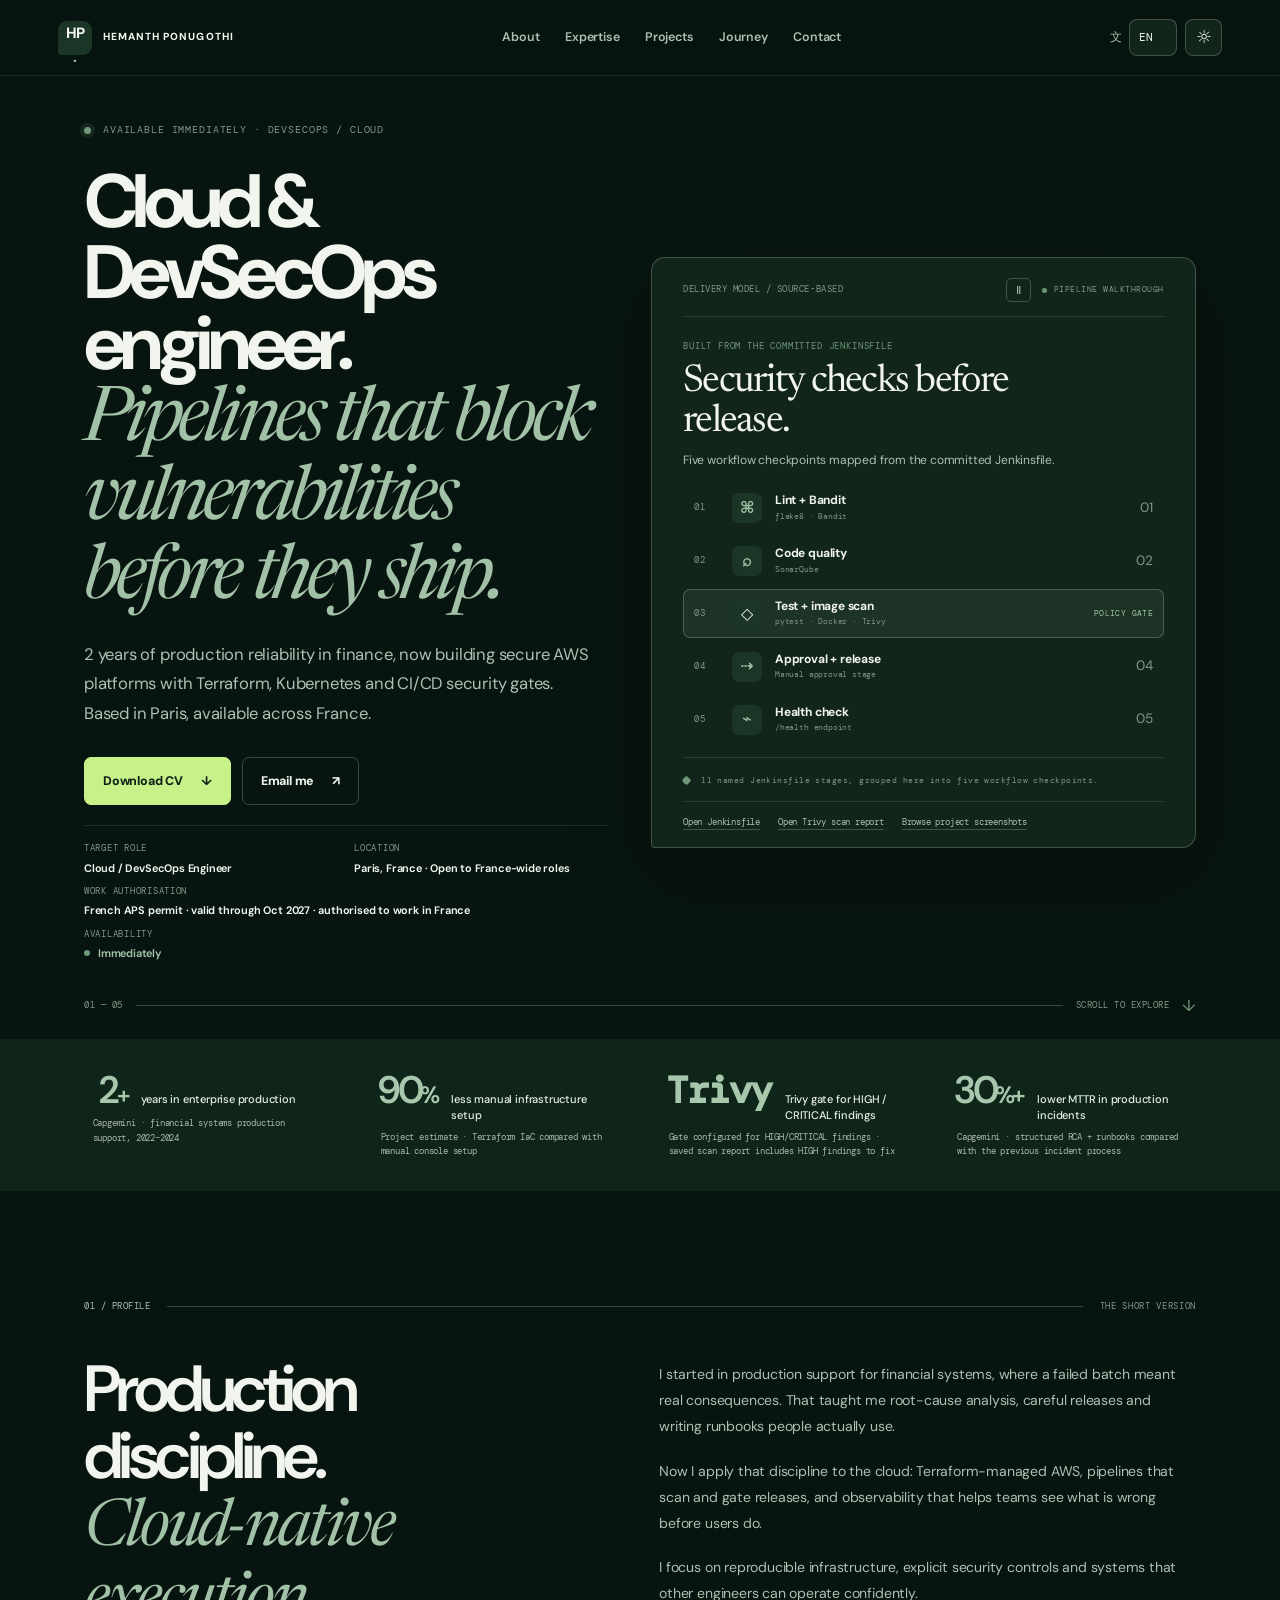
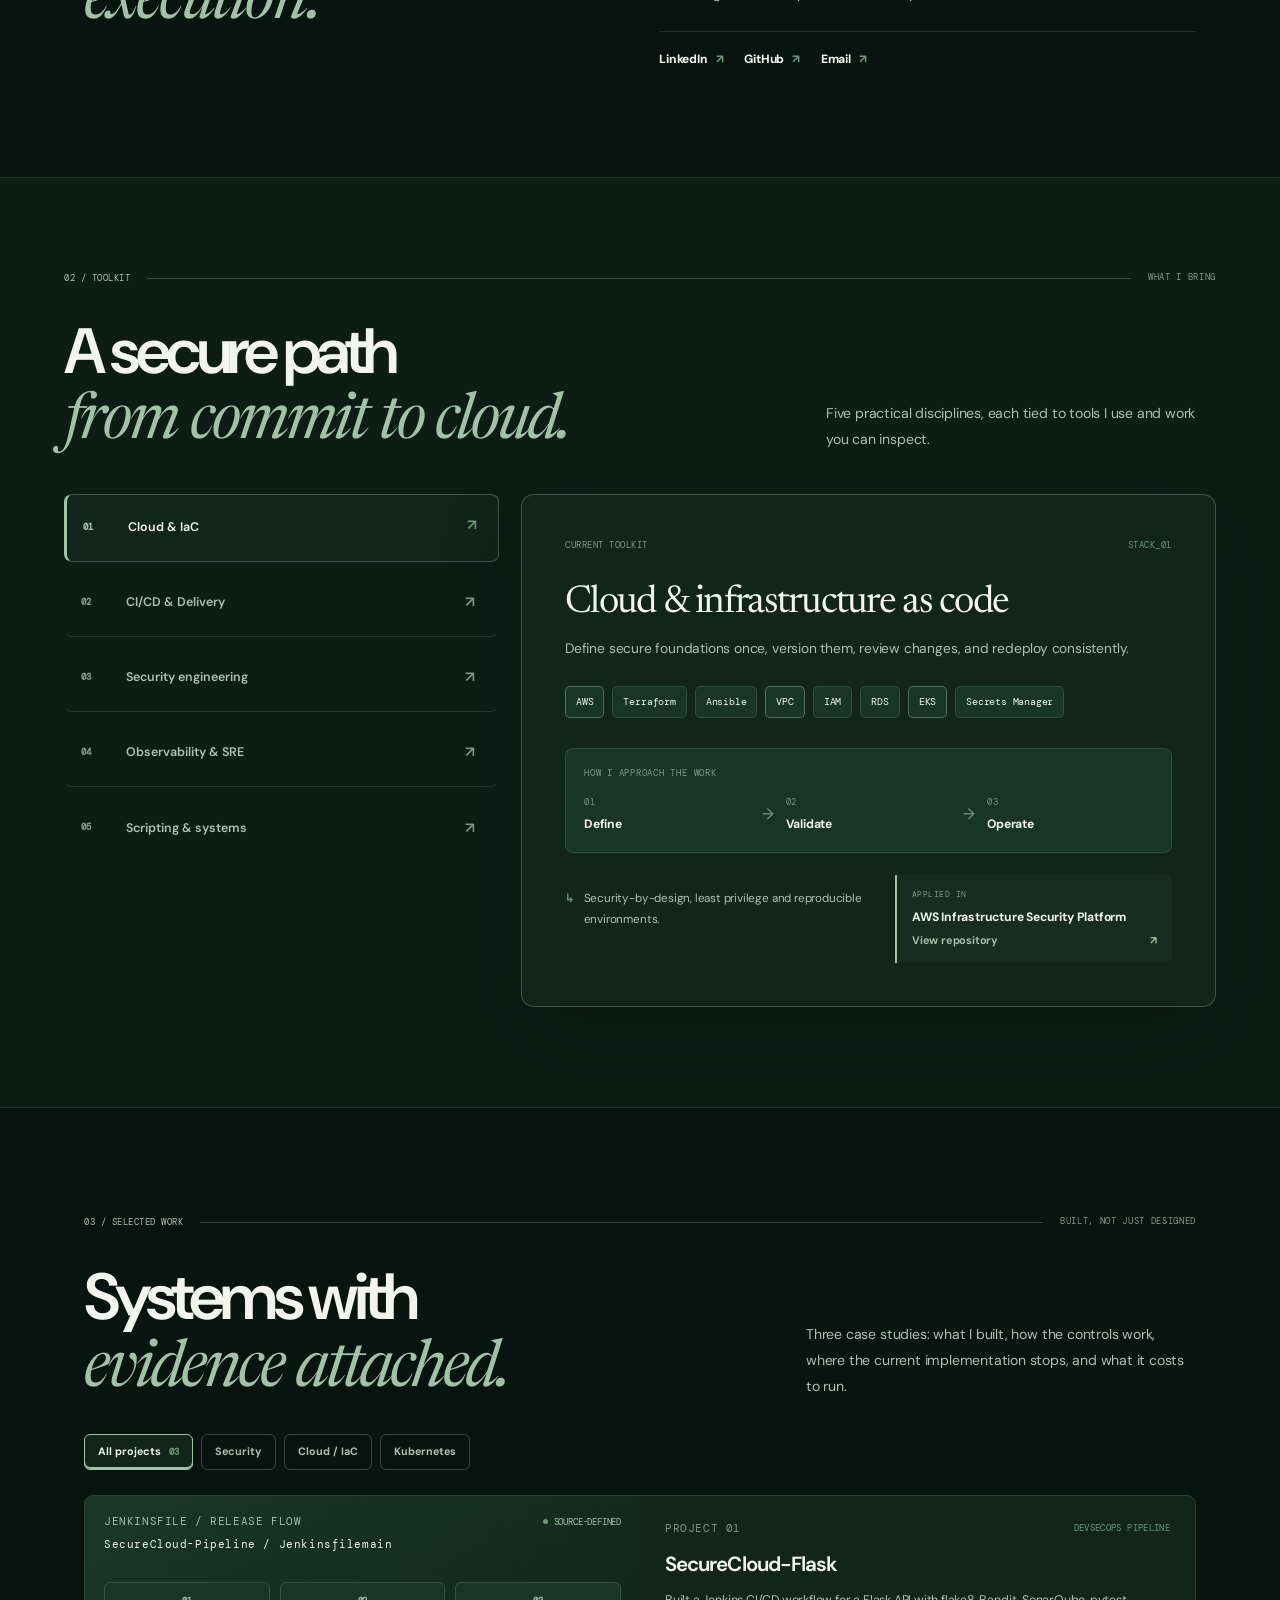
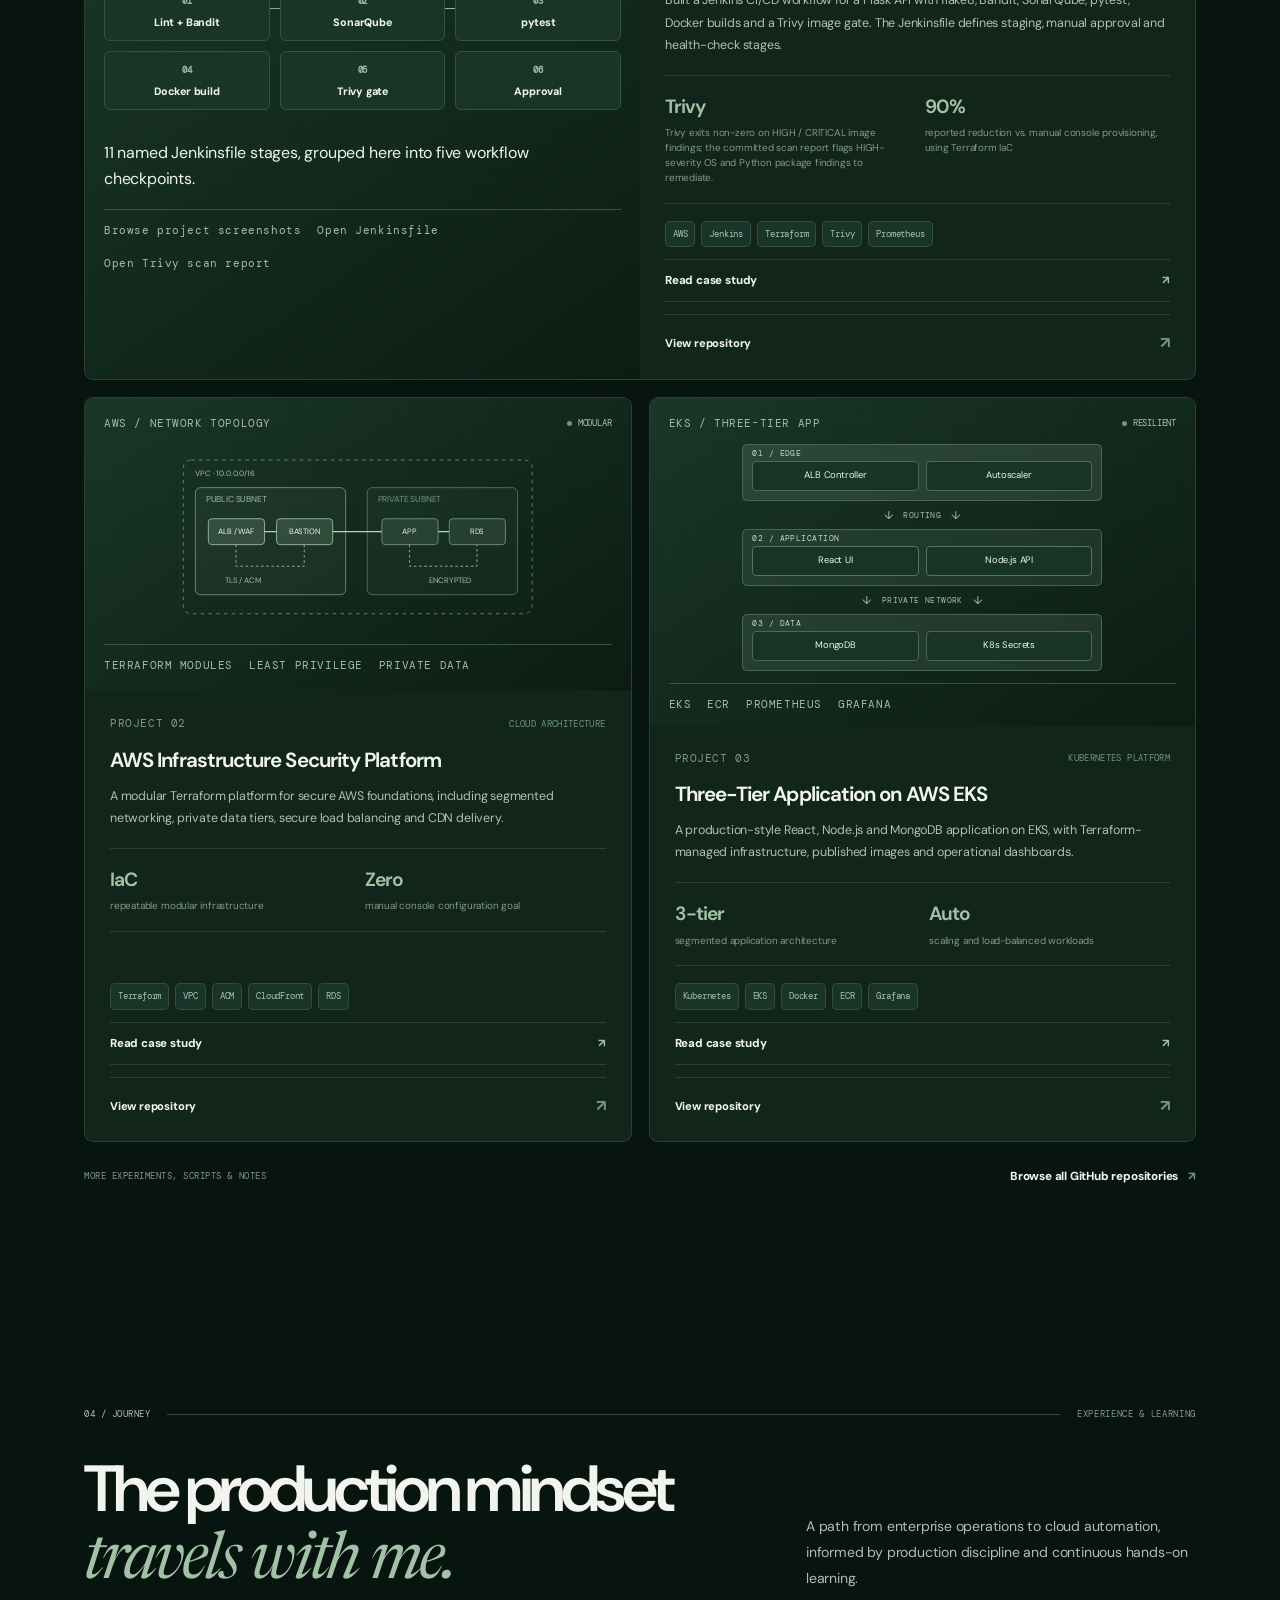
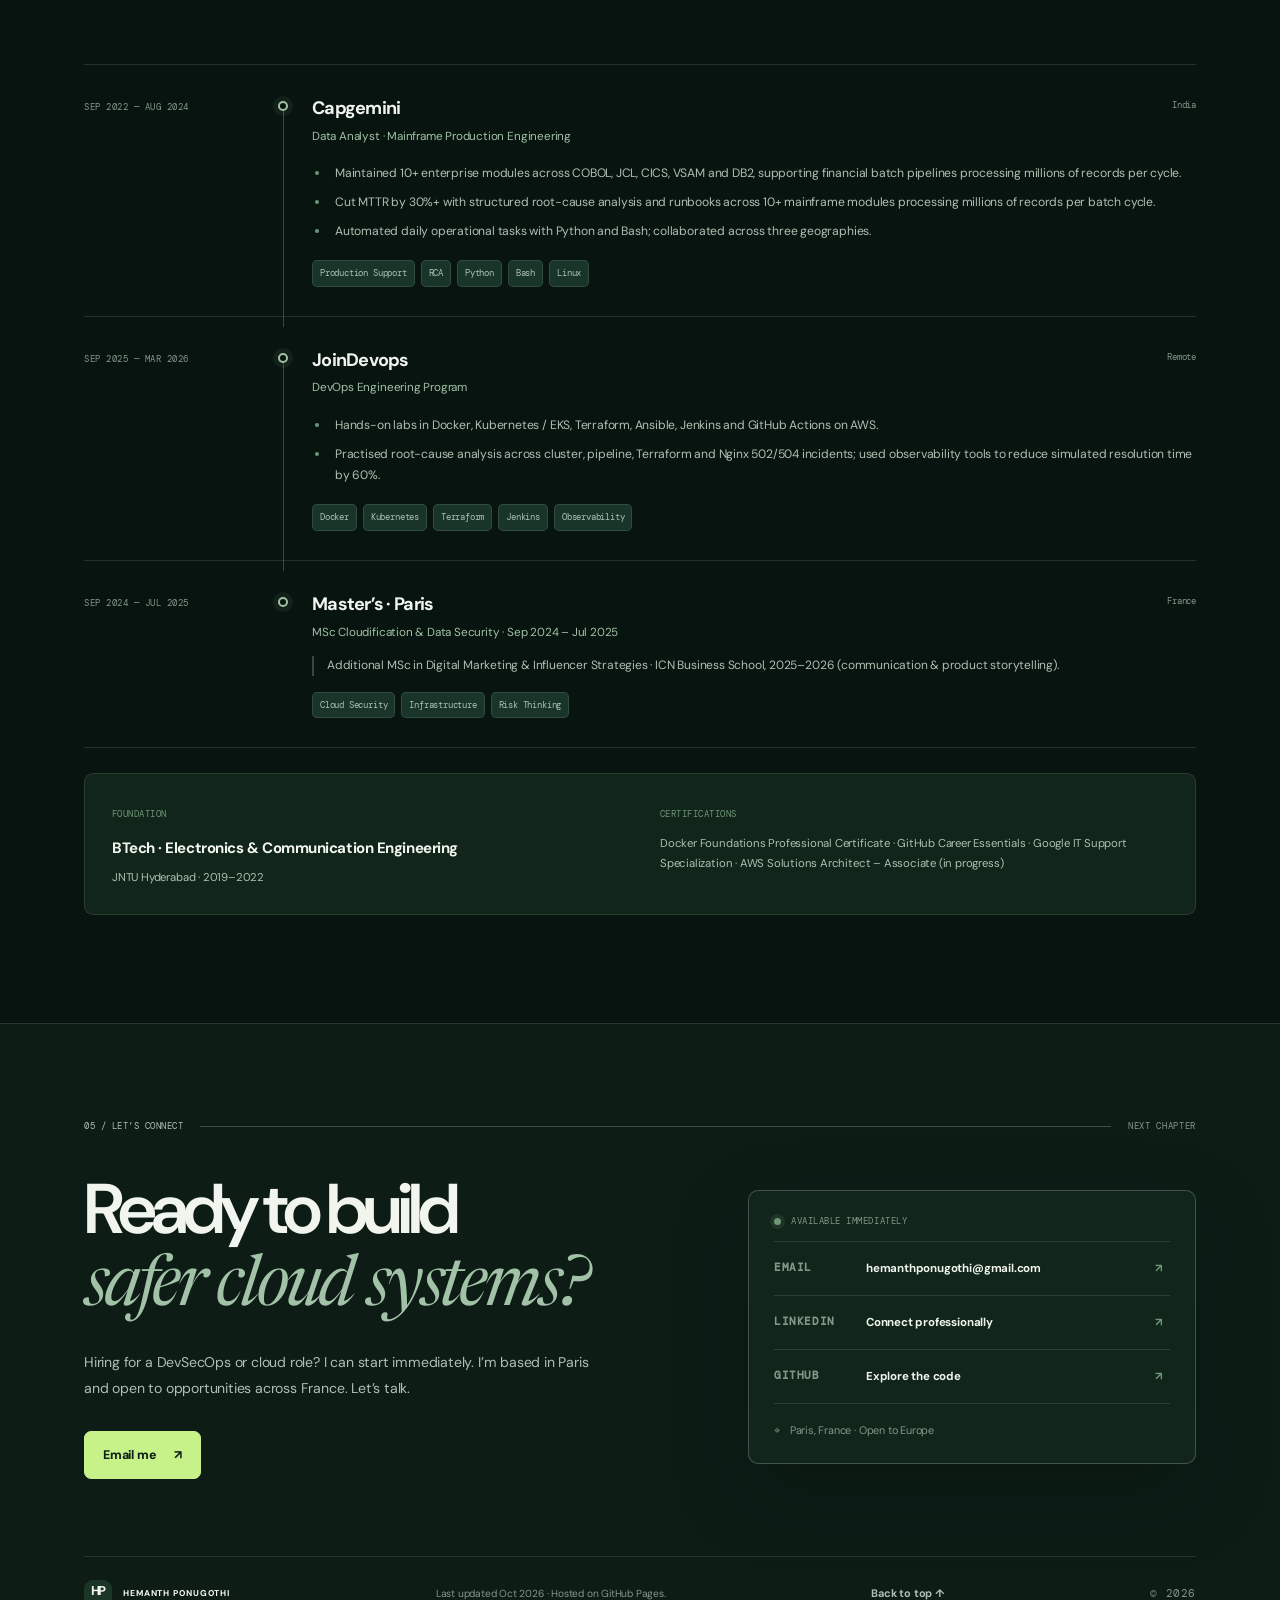
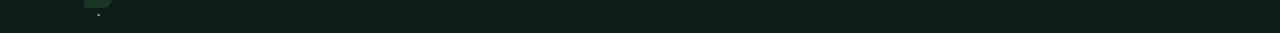
==== commit cd8d3b27: "update website" ====
--- a/index.html
+++ b/index.html
@@ -3,7 +3,7 @@
 <head>
   <meta charset="utf-8" />
   <meta name="viewport" content="width=device-width, initial-scale=1" />
-  <meta name="theme-color" content="#101714" />
+  <meta name="theme-color" content="#08140f" />
   <meta name="description" content="Hemanth Ponugothi — Cloud, DevSecOps and SRE engineer in France. Secure AWS infrastructure, automated delivery pipelines, and observable systems." />
   <meta property="og:title" content="Hemanth Ponugothi — Cloud & DevSecOps Engineer" />
   <meta property="og:description" content="Building secure, automated, observable cloud infrastructure. Based in France, open to opportunities across Europe." />
@@ -12,8 +12,9 @@
   <link rel="icon" href="assets/favicon.svg" type="image/svg+xml" />
   <link rel="preconnect" href="https://fonts.googleapis.com" />
   <link rel="preconnect" href="https://fonts.gstatic.com" crossorigin />
-  <link href="https://fonts.googleapis.com/css2?family=DM+Mono:wght@400;500&family=Manrope:wght@400;500;600;700;800&display=swap" rel="stylesheet" />
+  <link href="https://fonts.googleapis.com/css2?family=DM+Mono:wght@400;500&family=DM+Sans:wght@400;500;600;700;800&family=Newsreader:ital,opsz,wght@0,6..72,400;0,6..72,500;1,6..72,400;1,6..72,500&display=swap" rel="stylesheet" />
   <link rel="stylesheet" href="styles.css" />
+  <link rel="stylesheet" href="refined.css" />
 </head>
 <body>
   <div class="scroll-progress" aria-hidden="true"><span id="scroll-progress-bar"></span></div>
@@ -29,7 +30,7 @@
     <div class="header-tools">
       <label class="language-label" for="language-select" aria-label="Choose language"> <span class="language-glyph">文</span> </label>
       <select id="language-select" class="language-select" aria-label="Choose language">
-        <option value="en">EN</option><option value="fr">FR</option><option value="de">DE</option><option value="nl">NL</option><option value="es">ES</option>
+        <option value="en">EN</option><option value="fr">FR</option>
       </select>
       <button class="theme-toggle" id="theme-toggle" type="button" aria-label="Switch to light mode" title="Switch theme"><span class="theme-icon" aria-hidden="true">☼</span></button>
       <button class="menu-toggle" id="menu-toggle" type="button" aria-label="Open navigation" aria-expanded="false"><span></span><span></span></button>
@@ -39,52 +40,52 @@
   <main>
     <section class="hero section-shell" aria-labelledby="hero-title">
       <div class="hero-copy">
-        <div class="eyebrow"><span class="pulse-dot"></span><span data-i18n="hero_eyebrow">AVAILABLE FOR OPPORTUNITIES ACROSS EUROPE</span></div>
-        <h1 id="hero-title"><span data-i18n="hero_hello">I build cloud</span><br /><span class="headline-accent" data-i18n="hero_headline">you can trust.</span></h1>
-        <p class="hero-intro" data-i18n="hero_intro">Cloud, DevSecOps &amp; SRE engineer turning infrastructure into secure, automated, observable systems — from code to production.</p>
+        <div class="eyebrow"><span class="pulse-dot"></span><span data-i18n="hero_eyebrow">AVAILABLE IMMEDIATELY · DEVSECOPS / CLOUD</span></div>
+        <h1 id="hero-title"><span data-i18n="hero_hello">Cloud &amp; DevSecOps engineer.</span><br /><span class="headline-accent" data-i18n="hero_headline">Pipelines that block vulnerabilities before they ship.</span></h1>
+        <p class="hero-intro" data-i18n="hero_intro">2 years of production reliability in finance, now building secure AWS platforms with Terraform, Kubernetes and CI/CD security gates. Based in Paris, available across France.</p>
         <div class="hero-actions">
-          <a class="button button-primary" href="#projects"><span data-i18n="hero_cta_projects">Explore my work</span><span aria-hidden="true">↘</span></a>
-          <a class="button button-quiet" href="assets/Hemanth-Ponugothi-CV.pdf" target="_blank" rel="noopener"><span data-i18n="hero_cta_cv">Open my CV</span><span aria-hidden="true">↗</span></a>
+          <a class="button button-primary" href="assets/Hemanth-Ponugothi-CV.pdf" download><span data-i18n="hero_cta_projects">Download CV</span><span aria-hidden="true">↓</span></a>
+          <a class="button button-quiet" href="mailto:hemanthponugothi@gmail.com"><span data-i18n="hero_cta_cv">Email me</span><span aria-hidden="true">↗</span></a>
         </div>
-        <div class="hero-meta">
-          <span class="meta-location"><svg viewBox="0 0 24 24" aria-hidden="true"><path d="M19 10c0 5-7 11-7 11S5 15 5 10a7 7 0 1 1 14 0Z"/><circle cx="12" cy="10" r="2.2"/></svg><span data-i18n="hero_location">Paris, France · Europe-wide</span></span>
-          <span class="meta-separator"></span><span class="mono" data-i18n="hero_status">APS work authorisation · Oct 2027*</span>
+        <div class="hero-facts" aria-label="Recruiter essentials">
+          <div class="hero-fact"><span class="mono" data-i18n="fact_role_label">TARGET ROLE</span><strong data-i18n="fact_role">Cloud / DevSecOps Engineer</strong></div>
+          <div class="hero-fact"><span class="mono" data-i18n="fact_location_label">LOCATION</span><strong data-i18n="fact_location">Paris, France · Open to France-wide roles</strong></div>
+          <div class="hero-fact hero-fact-wide"><span class="mono" data-i18n="fact_authorisation_label">WORK AUTHORISATION</span><strong data-i18n="fact_authorisation">French APS permit · valid through Oct 2027 · authorised to work in France</strong></div>
+          <div class="hero-fact"><span class="mono" data-i18n="fact_availability_label">AVAILABILITY</span><strong class="available-now"><span class="pulse-dot"></span><span data-i18n="fact_availability">Immediately</span></strong></div>
         </div>
-        <p class="small-note" data-i18n="hero_footnote">*As stated in my CV. Please confirm details with me during recruitment.</p>
       </div>
-      <div class="hero-visual" aria-label="Illustration of cloud infrastructure connected to security and automation tools">
-        <div class="visual-topline"><span class="mono" data-i18n="visual_system">SYSTEM MAP / 001</span><div class="visual-tools"><button class="motion-toggle" id="motion-toggle" type="button" aria-label="Pause decorative motion" title="Pause decorative motion" aria-pressed="false">Ⅱ</button><span class="live-label"><span></span><span data-i18n="visual_live">LIVE ARCHITECTURE</span></span></div></div>
-        <div class="orbit-scene">
-          <svg class="orbit-lines" viewBox="0 0 600 540" role="img" aria-label="Cloud infrastructure network diagram">
-            <defs><linearGradient id="orbitStroke" x1="0" x2="1"><stop stop-color="#c0fb67" stop-opacity=".08"/><stop offset=".5" stop-color="#c0fb67" stop-opacity=".7"/><stop offset="1" stop-color="#c0fb67" stop-opacity=".08"/></linearGradient><radialGradient id="cloudGlow"><stop stop-color="#c0fb67" stop-opacity=".24"/><stop offset="1" stop-color="#c0fb67" stop-opacity="0"/></radialGradient></defs>
-            <circle cx="300" cy="260" r="212" fill="none" stroke="var(--line-strong)" stroke-dasharray="2 8" />
-            <circle cx="300" cy="260" r="154" fill="none" stroke="var(--line)" />
-            <ellipse cx="300" cy="260" rx="245" ry="95" transform="rotate(-32 300 260)" fill="none" stroke="url(#orbitStroke)" stroke-width="1.3" />
-            <ellipse cx="300" cy="260" rx="245" ry="95" transform="rotate(48 300 260)" fill="none" stroke="var(--line)" stroke-dasharray="4 8" />
-            <circle cx="300" cy="260" r="115" fill="url(#cloudGlow)" />
-            <path d="M300 260 L140 132 M300 260 L465 122 M300 260 L485 365 M300 260 L147 405 M300 260 L306 47" stroke="var(--line-strong)" stroke-dasharray="3 5" />
-            <circle cx="140" cy="132" r="5" fill="#c0fb67"/><circle cx="465" cy="122" r="5" fill="#62c9b7"/><circle cx="485" cy="365" r="5" fill="#c0fb67"/><circle cx="147" cy="405" r="5" fill="#62c9b7"/><circle cx="306" cy="47" r="5" fill="#c0fb67"/>
-            <circle class="orbit-particle" cx="300" cy="260" r="7" fill="#efffc8" />
-          </svg>
-          <div class="cloud-core"><div class="core-orbit"></div><div class="core-icon"><svg viewBox="0 0 64 64" aria-hidden="true"><path d="M18 45h29a10 10 0 0 0 1-20 16 16 0 0 0-30-3 11 11 0 0 0 0 23Z"/><path d="M25 36l5 5 11-13"/></svg></div><span class="core-caption mono">SECURE CLOUD</span><span class="core-sub" data-i18n="visual_core_sub">built as code</span></div>
-          <div class="orbit-node node-aws"><span class="node-icon">☁</span><span class="node-label">AWS</span><span class="node-caption mono">INFRA</span></div>
-          <div class="orbit-node node-iac"><span class="node-icon">⌘</span><span class="node-label">Terraform</span><span class="node-caption mono">IaC</span></div>
-          <div class="orbit-node node-sec"><span class="node-icon">◈</span><span class="node-label" data-i18n="visual_security">Security</span><span class="node-caption mono">SHIFT LEFT</span></div>
-          <div class="orbit-node node-observe"><span class="node-icon">⌁</span><span class="node-label">SRE</span><span class="node-caption mono">OBSERVE</span></div>
-          <div class="orbit-node node-pipeline"><span class="node-icon">⇢</span><span class="node-label">CI/CD</span><span class="node-caption mono">DELIVER</span></div>
+      <div class="hero-visual flow-board" aria-label="Engineering workflow from commit through testing, security scanning, deployment and observability">
+        <div class="visual-topline">
+          <span class="mono" data-i18n="visual_system">DELIVERY MODEL / SOURCE-BASED</span>
+          <div class="visual-tools">
+            <button class="motion-toggle" id="motion-toggle" type="button" aria-label="Pause decorative motion" title="Pause decorative motion" aria-pressed="false">Ⅱ</button>
+            <span class="live-label"><span></span><span data-i18n="visual_live">PIPELINE WALKTHROUGH</span></span>
+          </div>
         </div>
-        <div class="visual-footer"><span class="mono" data-i18n="visual_footer_left">AUTOMATE · SECURE · OBSERVE</span><span class="visual-footer-mark">✳</span><span class="mono">EU / 48°51′N</span></div>
+        <div class="flow-board-intro">
+          <span class="flow-overline mono" data-i18n="flow_overline">A PRACTICAL PATH TO PRODUCTION</span>
+          <h2 data-i18n="flow_heading">Every release earns its way in.</h2>
+          <p data-i18n="flow_subtitle">Five workflow checkpoints mapped from the committed Jenkinsfile.</p>
+        </div>
+        <div class="flow-stages" role="list" aria-label="Five workflow checkpoints mapped from the committed Jenkinsfile">
+          <div class="flow-stage" role="listitem"><span class="flow-stage-num mono">01</span><div class="flow-stage-mark">⌘</div><div class="flow-stage-copy"><strong>Lint + Bandit</strong><span>flake8 · Bandit</span></div><span class="flow-state">01</span></div>
+          <div class="flow-stage" role="listitem"><span class="flow-stage-num mono">02</span><div class="flow-stage-mark">⌕</div><div class="flow-stage-copy"><strong>Code quality</strong><span>SonarQube</span></div><span class="flow-state">02</span></div>
+          <div class="flow-stage flow-stage-gate" role="listitem"><span class="flow-stage-num mono">03</span><div class="flow-stage-mark">◇</div><div class="flow-stage-copy"><strong>Test + image scan</strong><span>pytest · Docker · Trivy</span></div><span class="gate-pill" data-i18n="flow_gate">POLICY GATE</span></div>
+          <div class="flow-stage" role="listitem"><span class="flow-stage-num mono">04</span><div class="flow-stage-mark">⇢</div><div class="flow-stage-copy"><strong>Approval + release</strong><span>Manual approval stage</span></div><span class="flow-state">04</span></div>
+          <div class="flow-stage" role="listitem"><span class="flow-stage-num mono">05</span><div class="flow-stage-mark">⌁</div><div class="flow-stage-copy"><strong>Health check</strong><span>/health endpoint</span></div><span class="flow-state">05</span></div>
+        </div>
+        <div class="flow-board-footer"><span class="flow-footer-mark"></span><span class="mono" data-i18n="pipeline_source_note">11 named Jenkinsfile stages, grouped here into five workflow checkpoints.</span></div>
+        <div class="flow-source-links"><a href="https://github.com/Hemanth26080/SecureCloud-Pipeline/blob/main/Jenkinsfile" target="_blank" rel="noopener" data-i18n="open_jenkinsfile">Open Jenkinsfile</a><a href="https://github.com/Hemanth26080/SecureCloud-Pipeline/blob/main/image_scan.txt" target="_blank" rel="noopener" data-i18n="open_scan_report">Open Trivy scan report</a><a href="https://github.com/Hemanth26080/SecureCloud-Pipeline/tree/main/docs/screenshots" target="_blank" rel="noopener" data-i18n="browse_screenshots">Browse project screenshots</a></div>
       </div>
       <div class="hero-bottomline"><span class="mono">01 — 05</span><span class="hero-bottom-rule"></span><span class="mono" data-i18n="scroll_hint">SCROLL TO EXPLORE</span><span class="down-arrow">↓</span></div>
     </section>
 
     <section class="signal-strip" aria-label="Career highlights">
-      <div class="signal-item"><span class="signal-value">2<span>+</span></span><span class="signal-label" data-i18n="stat_experience">years enterprise experience</span></div>
-      <div class="signal-item"><span class="signal-value">90<span>%</span></span><span class="signal-label" data-i18n="stat_setup">less manual infrastructure setup</span></div>
-      <div class="signal-item"><span class="signal-value">0</span><span class="signal-label" data-i18n="stat_cves">high / critical CVEs in project production image*</span></div>
-      <div class="signal-item"><span class="signal-value">30<span>%+</span></span><span class="signal-label" data-i18n="stat_mttr">MTTR reduction on production incidents</span></div>
+      <div class="signal-item"><span class="signal-value">2<span>+</span></span><span class="signal-label" data-i18n="stat_experience">years in enterprise production</span><span class="signal-context" data-i18n="stat_experience_context">Capgemini · financial systems production support, 2022–2024</span></div>
+      <div class="signal-item"><span class="signal-value">90<span>%</span></span><span class="signal-label" data-i18n="stat_setup">less manual infrastructure setup</span><span class="signal-context" data-i18n="stat_setup_context">Project estimate · Terraform IaC compared with manual console setup</span></div>
+      <div class="signal-item"><span class="signal-value signal-value-word">Trivy</span><span class="signal-label" data-i18n="stat_cves">Trivy gate for HIGH / CRITICAL findings</span><span class="signal-context" data-i18n="stat_cves_context">Gate configured for HIGH/CRITICAL findings · saved scan report includes HIGH findings to fix</span></div>
+      <div class="signal-item"><span class="signal-value">30<span>%+</span></span><span class="signal-label" data-i18n="stat_mttr">lower MTTR in production incidents</span><span class="signal-context" data-i18n="stat_mttr_context">Capgemini · structured RCA + runbooks compared with the previous incident process</span></div>
     </section>
-    <p class="metrics-note" data-i18n="metrics_note">*Project result; metrics are from my CV and project documentation, not a third-party audit.</p>
 
     <section class="content-section section-shell" id="about">
       <div class="section-kicker"><span class="mono">01 / PROFILE</span><span class="kicker-line"></span><span data-i18n="kicker_about">THE SHORT VERSION</span></div>
@@ -109,8 +110,14 @@
           <div class="panel-top"><span class="mono" data-i18n="toolkit_stack">CURRENT TOOLKIT</span><span class="panel-index mono" id="panel-index">STACK_01</span></div>
           <h3 id="skill-panel-title">Cloud &amp; infrastructure as code</h3><p id="skill-panel-description">Define secure foundations once, version them, review changes, and redeploy consistently.</p>
           <div class="skill-chips" id="skill-chips"><span>AWS</span><span>Terraform</span><span>Ansible</span><span>VPC</span><span>IAM</span><span>RDS</span><span>EKS</span><span>Secrets Manager</span></div>
-          <div class="skill-visual" aria-hidden="true"><div class="skill-visual-label mono" data-i18n="skill_visual_label">ENGINEERING SURFACE</div><div class="skill-bars"><span style="--bar:91%"></span><span style="--bar:76%"></span><span style="--bar:84%"></span><span style="--bar:68%"></span><span style="--bar:88%"></span></div><div class="skill-axis mono"><span>PLAN</span><span>BUILD</span><span>VERIFY</span><span>OPERATE</span></div></div>
-          <div class="panel-note"><span class="check-mark">✓</span><span id="skill-panel-note">Security-by-design, least privilege and reproducible environments.</span></div>
+          <div class="expertise-method" aria-label="Engineering approach">
+            <div class="skill-visual-label mono" data-i18n="skill_visual_label">HOW I APPROACH THE WORK</div>
+            <div class="method-steps"><div><span class="method-number mono">01</span><strong data-i18n="approach_define">Define</strong></div><span class="method-connector" aria-hidden="true">→</span><div><span class="method-number mono">02</span><strong data-i18n="approach_validate">Validate</strong></div><span class="method-connector" aria-hidden="true">→</span><div><span class="method-number mono">03</span><strong data-i18n="approach_operate">Operate</strong></div></div>
+          </div>
+          <div class="expertise-panel-bottom">
+            <div class="panel-note"><span class="check-mark">↳</span><span id="skill-panel-note">Security-by-design, least privilege and reproducible environments.</span></div>
+            <div class="panel-proof" id="panel-proof"><span class="proof-label mono" data-i18n="skill_evidence_label">APPLIED IN</span><strong id="skill-proof-title">AWS Infrastructure Security Platform</strong><a id="skill-proof-link" href="https://github.com/Hemanth26080/aws-infrastructure-security-platform" target="_blank" rel="noopener"><span data-i18n="view_repository">View repository</span><span aria-hidden="true">↗</span></a></div>
+          </div>
         </div>
       </div>
     </section>
@@ -122,16 +129,31 @@
         <div class="project-filters" role="group" aria-label="Filter projects"><button class="filter-button active" data-filter="all" data-i18n="filter_all">All projects <span>03</span></button><button class="filter-button" data-filter="security" data-i18n="filter_security">Security</button><button class="filter-button" data-filter="cloud" data-i18n="filter_cloud">Cloud / IaC</button><button class="filter-button" data-filter="kubernetes" data-i18n="filter_kubernetes">Kubernetes</button></div>
         <div class="project-grid">
           <article class="project-card project-featured" data-categories="security cloud">
-            <div class="project-art art-pipeline"><div class="art-header"><span class="mono">PIPELINE / 09 STAGES</span><span class="art-status"><span></span> PASSING</span></div><div class="pipeline-flow"><div class="pipeline-node done"><b>01</b><span>Lint</span><i>✓</i></div><div class="pipeline-node done"><b>02</b><span>SAST</span><i>✓</i></div><div class="pipeline-node done"><b>03</b><span>Tests</span><i>✓</i></div><div class="pipeline-node done"><b>04</b><span>Build</span><i>✓</i></div><div class="pipeline-node done"><b>05</b><span>Trivy</span><i>✓</i></div><div class="pipeline-node"><b>06</b><span>Stage</span><i>→</i></div></div><div class="art-footer mono"><span>SONARQUBE</span><span>TRIVY</span><span>JENKINS</span><span>OWASP ZAP</span></div></div>
-            <div class="project-body"><div class="project-top"><span class="project-number mono">PROJECT 01</span><span class="project-kind" data-i18n="project_kind_pipeline">DEVSECOPS PIPELINE</span></div><h3>SecureCloud-Flask</h3><p data-i18n="project1_desc">A security-hardened Flask application on AWS, delivered through a nine-stage Jenkins pipeline with enforced scanning, approval and health checks.</p><div class="project-outcomes"><div><strong>0</strong><span data-i18n="project1_outcome1">high / critical CVEs reported in production image</span></div><div><strong>90%</strong><span data-i18n="project1_outcome2">less manual infrastructure setup</span></div></div><div class="tag-row"><span>AWS</span><span>Jenkins</span><span>Terraform</span><span>Trivy</span><span>Prometheus</span></div><a class="project-link" href="https://github.com/Hemanth26080/SecureCloud-Pipeline" target="_blank" rel="noopener"><span data-i18n="view_repository">View repository</span><span aria-hidden="true">↗</span></a></div>
+            <div class="project-art art-pipeline source-pipeline-art">
+              <div class="art-header"><span class="mono">JENKINSFILE / RELEASE FLOW</span><span class="art-status source-status"><span></span> SOURCE-DEFINED</span></div>
+              <div class="pipeline-visual-window">
+                <div class="pipeline-window-top"><span class="window-dots"><i></i><i></i><i></i></span><span class="mono">SecureCloud-Pipeline / Jenkinsfile</span><span class="mono">main</span></div>
+                <div class="pipeline-flow">
+                  <div class="pipeline-node"><b>01</b><span>Lint + Bandit</span></div>
+                  <div class="pipeline-node"><b>02</b><span>SonarQube</span></div>
+                  <div class="pipeline-node"><b>03</b><span>pytest</span></div>
+                  <div class="pipeline-node"><b>04</b><span>Docker build</span></div>
+                  <div class="pipeline-node pipeline-node-gate"><b>05</b><span>Trivy gate</span></div>
+                  <div class="pipeline-node"><b>06</b><span>Approval</span></div>
+                </div>
+              </div>
+              <p class="pipeline-source-caption" data-i18n="pipeline_source_note">11 named Jenkinsfile stages, grouped here into five workflow checkpoints.</p>
+              <div class="art-footer mono"><a href="https://github.com/Hemanth26080/SecureCloud-Pipeline/tree/main/docs/screenshots" target="_blank" rel="noopener" data-i18n="browse_screenshots">Browse project screenshots ↗</a><a href="https://github.com/Hemanth26080/SecureCloud-Pipeline/blob/main/Jenkinsfile" target="_blank" rel="noopener" data-i18n="open_jenkinsfile">Open Jenkinsfile ↗</a><a href="https://github.com/Hemanth26080/SecureCloud-Pipeline/blob/main/image_scan.txt" target="_blank" rel="noopener" data-i18n="open_scan_report">Open Trivy scan report ↗</a></div>
+            </div>
+            <div class="project-body"><div class="project-top"><span class="project-number mono">PROJECT 01</span><span class="project-kind" data-i18n="project_kind_pipeline">DEVSECOPS PIPELINE</span></div><h3>SecureCloud-Flask</h3><p data-i18n="project1_desc">Built a Jenkins CI/CD workflow for a Flask API with flake8, Bandit, SonarQube, pytest, Docker builds and a Trivy image gate. The Jenkinsfile defines staging, manual approval and health-check stages.</p><div class="project-outcomes"><div><strong>Trivy</strong><span data-i18n="project1_outcome1">Trivy exits non-zero on HIGH / CRITICAL image findings; the committed scan report flags HIGH-severity OS and Python package findings to remediate.</span></div><div><strong>90%</strong><span data-i18n="project1_outcome2">reported reduction vs. manual console provisioning, using Terraform IaC</span></div></div><div class="tag-row"><span>AWS</span><span>Jenkins</span><span>Terraform</span><span>Trivy</span><span>Prometheus</span></div><a class="case-study-link" href="case-studies/securecloud-flask.html"><span data-i18n="case_study_link">Read case study</span><span aria-hidden="true">↗</span></a><a class="project-link" href="https://github.com/Hemanth26080/SecureCloud-Pipeline" target="_blank" rel="noopener"><span data-i18n="view_repository">View repository</span><span aria-hidden="true">↗</span></a></div>
           </article>
           <article class="project-card" data-categories="cloud security">
-            <div class="project-art art-network"><div class="art-header"><span class="mono">AWS / NETWORK TOPOLOGY</span><span class="art-status"><span></span> MODULAR</span></div><svg viewBox="0 0 440 220" class="network-svg" role="img" aria-label="AWS network architecture diagram"><rect x="18" y="22" width="404" height="178" rx="9" fill="none" stroke="#668579" stroke-dasharray="4 5"/><text x="32" y="40" fill="#92a99e" font-size="9">VPC · 10.0.0.0/16</text><rect x="32" y="54" width="174" height="124" rx="6" fill="#c0fb67" fill-opacity=".06" stroke="#c0fb67" stroke-opacity=".7"/><rect x="231" y="54" width="174" height="124" rx="6" fill="#62c9b7" fill-opacity=".06" stroke="#62c9b7" stroke-opacity=".7"/><text x="44" y="71" fill="#c0fb67" font-size="10">PUBLIC SUBNET</text><text x="243" y="71" fill="#62c9b7" font-size="10">PRIVATE SUBNET</text><rect x="47" y="90" width="65" height="30" rx="4" fill="#c0fb67" fill-opacity=".18" stroke="#c0fb67"/><text x="79" y="108" fill="#f4ffd9" font-size="9" text-anchor="middle">ALB / WAF</text><rect x="126" y="90" width="65" height="30" rx="4" fill="#c0fb67" fill-opacity=".18" stroke="#c0fb67"/><text x="158" y="108" fill="#f4ffd9" font-size="9" text-anchor="middle">BASTION</text><rect x="248" y="90" width="65" height="30" rx="4" fill="#62c9b7" fill-opacity=".18" stroke="#62c9b7"/><text x="280" y="108" fill="#d8fff7" font-size="9" text-anchor="middle">APP</text><rect x="326" y="90" width="65" height="30" rx="4" fill="#62c9b7" fill-opacity=".18" stroke="#62c9b7"/><text x="358" y="108" fill="#d8fff7" font-size="9" text-anchor="middle">RDS</text><path d="M112 105 H126 M191 105 H248 M313 105 H326" stroke="#efffc8" stroke-width="1.5"/><path d="M79 120 V145 H158 V120 M280 120 V145 H358 V120" fill="none" stroke="#92a99e" stroke-dasharray="3 3"/><text x="87" y="164" fill="#92a99e" font-size="9" text-anchor="middle">TLS / ACM</text><text x="327" y="164" fill="#92a99e" font-size="9" text-anchor="middle">ENCRYPTED</text></svg><div class="art-footer mono"><span>TERRAFORM MODULES</span><span>LEAST PRIVILEGE</span><span>PRIVATE DATA</span></div></div>
-            <div class="project-body"><div class="project-top"><span class="project-number mono">PROJECT 02</span><span class="project-kind" data-i18n="project_kind_architecture">CLOUD ARCHITECTURE</span></div><h3>AWS Infrastructure Security Platform</h3><p data-i18n="project2_desc">A modular Terraform platform for secure AWS foundations, including segmented networking, private data tiers, secure load balancing and CDN delivery.</p><div class="project-outcomes"><div><strong>IaC</strong><span data-i18n="project2_outcome1">repeatable modular infrastructure</span></div><div><strong>Zero</strong><span data-i18n="project2_outcome2">manual console configuration goal</span></div></div><div class="tag-row"><span>Terraform</span><span>VPC</span><span>ACM</span><span>CloudFront</span><span>RDS</span></div><a class="project-link" href="https://github.com/Hemanth26080/aws-infrastructure-security-platform" target="_blank" rel="noopener"><span data-i18n="view_repository">View repository</span><span aria-hidden="true">↗</span></a></div>
+            <div class="project-art art-network"><div class="art-header"><span class="mono">AWS / NETWORK TOPOLOGY</span><span class="art-status"><span></span> MODULAR</span></div><svg viewBox="0 0 440 220" class="network-svg" role="img" aria-label="AWS network architecture diagram"><rect x="18" y="22" width="404" height="178" rx="9" fill="none" stroke="#718c78" stroke-dasharray="4 5"/><text x="32" y="40" fill="#a7bca9" font-size="9">VPC · 10.0.0.0/16</text><rect x="32" y="54" width="174" height="124" rx="6" fill="#9bbda2" fill-opacity=".06" stroke="#9bbda2" stroke-opacity=".7"/><rect x="231" y="54" width="174" height="124" rx="6" fill="#6e9779" fill-opacity=".06" stroke="#6e9779" stroke-opacity=".7"/><text x="44" y="71" fill="#9bbda2" font-size="10">PUBLIC SUBNET</text><text x="243" y="71" fill="#6e9779" font-size="10">PRIVATE SUBNET</text><rect x="47" y="90" width="65" height="30" rx="4" fill="#9bbda2" fill-opacity=".18" stroke="#9bbda2"/><text x="79" y="108" fill="#eef5ed" font-size="9" text-anchor="middle">ALB / WAF</text><rect x="126" y="90" width="65" height="30" rx="4" fill="#9bbda2" fill-opacity=".18" stroke="#9bbda2"/><text x="158" y="108" fill="#eef5ed" font-size="9" text-anchor="middle">BASTION</text><rect x="248" y="90" width="65" height="30" rx="4" fill="#6e9779" fill-opacity=".18" stroke="#6e9779"/><text x="280" y="108" fill="#e4f0e5" font-size="9" text-anchor="middle">APP</text><rect x="326" y="90" width="65" height="30" rx="4" fill="#6e9779" fill-opacity=".18" stroke="#6e9779"/><text x="358" y="108" fill="#e4f0e5" font-size="9" text-anchor="middle">RDS</text><path d="M112 105 H126 M191 105 H248 M313 105 H326" stroke="#b8d0bd" stroke-width="1.5"/><path d="M79 120 V145 H158 V120 M280 120 V145 H358 V120" fill="none" stroke="#a7bca9" stroke-dasharray="3 3"/><text x="87" y="164" fill="#a7bca9" font-size="9" text-anchor="middle">TLS / ACM</text><text x="327" y="164" fill="#a7bca9" font-size="9" text-anchor="middle">ENCRYPTED</text></svg><div class="art-footer mono"><span>TERRAFORM MODULES</span><span>LEAST PRIVILEGE</span><span>PRIVATE DATA</span></div></div>
+            <div class="project-body"><div class="project-top"><span class="project-number mono">PROJECT 02</span><span class="project-kind" data-i18n="project_kind_architecture">CLOUD ARCHITECTURE</span></div><h3>AWS Infrastructure Security Platform</h3><p data-i18n="project2_desc">A modular Terraform platform for secure AWS foundations, including segmented networking, private data tiers, secure load balancing and CDN delivery.</p><div class="project-outcomes"><div><strong>IaC</strong><span data-i18n="project2_outcome1">repeatable modular infrastructure</span></div><div><strong>Zero</strong><span data-i18n="project2_outcome2">manual console configuration goal</span></div></div><div class="tag-row"><span>Terraform</span><span>VPC</span><span>ACM</span><span>CloudFront</span><span>RDS</span></div><a class="case-study-link" href="case-studies/aws-infrastructure-security-platform.html"><span data-i18n="case_study_link">Read case study</span><span aria-hidden="true">↗</span></a><a class="project-link" href="https://github.com/Hemanth26080/aws-infrastructure-security-platform" target="_blank" rel="noopener"><span data-i18n="view_repository">View repository</span><span aria-hidden="true">↗</span></a></div>
           </article>
           <article class="project-card" data-categories="kubernetes cloud">
             <div class="project-art art-kube"><div class="art-header"><span class="mono">EKS / THREE-TIER APP</span><span class="art-status"><span></span> RESILIENT</span></div><div class="kube-stack"><div class="kube-layer edge"><span class="layer-label">01 / EDGE</span><div class="kube-box">ALB Controller</div><div class="kube-box">Autoscaler</div></div><div class="kube-connector">↓ <span>ROUTING</span> ↓</div><div class="kube-layer app"><span class="layer-label">02 / APPLICATION</span><div class="kube-box">React UI</div><div class="kube-box">Node.js API</div></div><div class="kube-connector">↓ <span>PRIVATE NETWORK</span> ↓</div><div class="kube-layer data"><span class="layer-label">03 / DATA</span><div class="kube-box">MongoDB</div><div class="kube-box">K8s Secrets</div></div></div><div class="art-footer mono"><span>EKS</span><span>ECR</span><span>PROMETHEUS</span><span>GRAFANA</span></div></div>
-            <div class="project-body"><div class="project-top"><span class="project-number mono">PROJECT 03</span><span class="project-kind" data-i18n="project_kind_kubernetes">KUBERNETES PLATFORM</span></div><h3>Three-Tier Application on AWS EKS</h3><p data-i18n="project3_desc">A production-style React, Node.js and MongoDB application on EKS, with Terraform-managed infrastructure, published images and operational dashboards.</p><div class="project-outcomes"><div><strong>3-tier</strong><span data-i18n="project3_outcome1">segmented application architecture</span></div><div><strong>Auto</strong><span data-i18n="project3_outcome2">scaling and load-balanced workloads</span></div></div><div class="tag-row"><span>Kubernetes</span><span>EKS</span><span>Docker</span><span>ECR</span><span>Grafana</span></div><a class="project-link" href="https://github.com/Hemanth26080/Three-Tier-EKS" target="_blank" rel="noopener"><span data-i18n="view_repository">View repository</span><span aria-hidden="true">↗</span></a></div>
+            <div class="project-body"><div class="project-top"><span class="project-number mono">PROJECT 03</span><span class="project-kind" data-i18n="project_kind_kubernetes">KUBERNETES PLATFORM</span></div><h3>Three-Tier Application on AWS EKS</h3><p data-i18n="project3_desc">A production-style React, Node.js and MongoDB application on EKS, with Terraform-managed infrastructure, published images and operational dashboards.</p><div class="project-outcomes"><div><strong>3-tier</strong><span data-i18n="project3_outcome1">segmented application architecture</span></div><div><strong>Auto</strong><span data-i18n="project3_outcome2">scaling and load-balanced workloads</span></div></div><div class="tag-row"><span>Kubernetes</span><span>EKS</span><span>Docker</span><span>ECR</span><span>Grafana</span></div><a class="case-study-link" href="case-studies/three-tier-eks.html"><span data-i18n="case_study_link">Read case study</span><span aria-hidden="true">↗</span></a><a class="project-link" href="https://github.com/Hemanth26080/Three-Tier-EKS" target="_blank" rel="noopener"><span data-i18n="view_repository">View repository</span><span aria-hidden="true">↗</span></a></div>
           </article>
         </div>
         <div class="more-work-line"><span class="mono" data-i18n="more_projects">MORE EXPERIMENTS, SCRIPTS &amp; NOTES</span><a href="https://github.com/Hemanth26080?tab=repositories" target="_blank" rel="noopener"><span data-i18n="all_github">Browse all GitHub repositories</span><span>↗</span></a></div>
@@ -142,15 +164,15 @@
       <div class="section-kicker"><span class="mono">04 / JOURNEY</span><span class="kicker-line"></span><span data-i18n="kicker_journey">EXPERIENCE &amp; LEARNING</span></div>
       <div class="section-heading-row"><h2 data-i18n="journey_title">The production mindset<br /><em>travels with me.</em></h2><p data-i18n="journey_desc">A path from enterprise operations to cloud automation, informed by production discipline and continuous hands-on learning.</p></div>
       <div class="timeline">
-        <article class="timeline-item"><div class="timeline-date mono">SEP 2022 — AUG 2024</div><div class="timeline-marker"><span></span></div><div class="timeline-content"><div class="timeline-heading"><div><h3>Capgemini</h3><p data-i18n="role_capgemini">Data Analyst · Mainframe Production Engineering</p></div><span class="timeline-location">India</span></div><ul><li data-i18n="experience1_a">Maintained 10+ enterprise modules across COBOL, JCL, CICS, VSAM and DB2, supporting financial batch pipelines processing millions of records.</li><li data-i18n="experience1_b">Supported zero-defect production releases over a two-year tenure and reduced MTTR by 30%+ with structured root-cause analysis and runbooks.</li><li data-i18n="experience1_c">Automated daily operational tasks with Python and Bash; collaborated across three geographies.</li></ul><div class="tag-row"><span>Production Support</span><span>RCA</span><span>Python</span><span>Bash</span><span>Linux</span></div></div></article>
+        <article class="timeline-item"><div class="timeline-date mono">SEP 2022 — AUG 2024</div><div class="timeline-marker"><span></span></div><div class="timeline-content"><div class="timeline-heading"><div><h3>Capgemini</h3><p data-i18n="role_capgemini">Data Analyst · Mainframe Production Engineering</p></div><span class="timeline-location">India</span></div><ul><li data-i18n="experience1_a">Maintained 10+ enterprise modules across COBOL, JCL, CICS, VSAM and DB2, supporting financial batch pipelines processing millions of records.</li><li data-i18n="experience1_b">Cut MTTR by 30%+ with structured root-cause analysis and runbooks across 10+ mainframe modules processing millions of records per batch cycle.</li><li data-i18n="experience1_c">Automated daily operational tasks with Python and Bash; collaborated across three geographies.</li></ul><div class="tag-row"><span>Production Support</span><span>RCA</span><span>Python</span><span>Bash</span><span>Linux</span></div></div></article>
         <article class="timeline-item"><div class="timeline-date mono">SEP 2025 — MAR 2026</div><div class="timeline-marker"><span></span></div><div class="timeline-content"><div class="timeline-heading"><div><h3>JoinDevops</h3><p data-i18n="role_training">DevOps Engineering Program</p></div><span class="timeline-location">Remote</span></div><ul><li data-i18n="experience2_a">Hands-on labs in Docker, Kubernetes / EKS, Terraform, Ansible, Jenkins and GitHub Actions on AWS.</li><li data-i18n="experience2_b">Practised root-cause analysis across cluster, pipeline, Terraform and Nginx 502/504 incidents; used observability tools to reduce simulated resolution time by 60%.</li></ul><div class="tag-row"><span>Docker</span><span>Kubernetes</span><span>Terraform</span><span>Jenkins</span><span>Observability</span></div></div></article>
-        <article class="timeline-item"><div class="timeline-date mono">2024 — 2026</div><div class="timeline-marker"><span></span></div><div class="timeline-content"><div class="timeline-heading"><div><h3 data-i18n="education_heading">Master’s studies · Paris</h3><p data-i18n="education_cloud">MSc Cloudification &amp; Data Security</p></div><span class="timeline-location">France</span></div><p class="timeline-paragraph" data-i18n="education_digital">Also completed MSc Digital Marketing &amp; Influencer Strategies at ICN Business School (Sep 2025 – Sep 2026).</p><div class="tag-row"><span>Cloud Security</span><span>Infrastructure</span><span>Risk Thinking</span></div></div></article>
+        <article class="timeline-item"><div class="timeline-date mono">SEP 2024 — JUL 2025</div><div class="timeline-marker"><span></span></div><div class="timeline-content"><div class="timeline-heading"><div><h3 data-i18n="education_heading">Master’s studies · Paris</h3><p data-i18n="education_cloud">MSc Cloudification &amp; Data Security</p></div><span class="timeline-location">France</span></div><p class="timeline-paragraph additional-study" data-i18n="education_digital">Additional MSc in Digital Marketing &amp; Influencer Strategies · ICN Business School, 2025–2026 (communication &amp; product storytelling).</p><div class="tag-row"><span>Cloud Security</span><span>Infrastructure</span><span>Risk Thinking</span></div></div></article>
       </div>
       <div class="education-footer"><div><span class="education-label mono" data-i18n="education_label">FOUNDATION</span><h3 data-i18n="btech_title">BTech · Electronics &amp; Communication Engineering</h3><p data-i18n="btech_sub">JNTU Hyderabad · 2019–2022</p></div><div><span class="education-label mono" data-i18n="certs_label">CERTIFICATIONS</span><p data-i18n="certs_text">Docker Foundations Professional Certificate · GitHub Career Essentials · Google IT Support Specialization · AWS Solutions Architect – Associate (in progress)</p></div></div>
     </section>
 
     <section class="contact-section" id="contact">
-      <div class="contact-shell section-shell"><div class="section-kicker"><span class="mono">05 / LET’S CONNECT</span><span class="kicker-line"></span><span data-i18n="kicker_contact">NEXT CHAPTER</span></div><div class="contact-layout"><div><h2 data-i18n="contact_title">Let’s make cloud<br /><em>work better.</em></h2><p data-i18n="contact_desc">I’m exploring DevSecOps, Cloud Engineering and SRE opportunities in France and across Europe. Have a team, project or problem in mind? Let’s talk.</p><a class="button button-primary contact-cta" href="mailto:hemanthponugothi@gmail.com"><span data-i18n="contact_cta">Start a conversation</span><span>↗</span></a></div><div class="contact-card"><div class="contact-card-top"><span class="pulse-dot"></span><span data-i18n="contact_status">OPEN TO RELEVANT OPPORTUNITIES</span></div><a class="contact-method" href="mailto:hemanthponugothi@gmail.com"><span class="contact-method-label mono">EMAIL</span><span>hemanthponugothi@gmail.com</span><span>↗</span></a><a class="contact-method" href="https://www.linkedin.com/in/hemanth260800/" target="_blank" rel="noopener"><span class="contact-method-label mono">LINKEDIN</span><span data-i18n="contact_linkedin">Connect professionally</span><span>↗</span></a><a class="contact-method" href="https://github.com/Hemanth26080?tab=repositories" target="_blank" rel="noopener"><span class="contact-method-label mono">GITHUB</span><span data-i18n="contact_github">Explore the code</span><span>↗</span></a><div class="contact-base"><span>⌖</span><span data-i18n="contact_location">Paris, France · Open to Europe</span></div></div></div><div class="footer-row"><a class="brand footer-brand" href="#top"><span class="brand-mark">HP<span>.</span></span><span class="brand-name">HEMANTH PONUGOTHI</span></a><span class="footer-note" data-i18n="footer_note">Built with intention. Hosted on GitHub Pages.</span><a href="#top" class="back-top"><span data-i18n="back_top">Back to top</span> ↑</a><span class="mono footer-year">© <span id="current-year">2026</span></span></div></div>
+      <div class="contact-shell section-shell"><div class="section-kicker"><span class="mono">05 / LET’S CONNECT</span><span class="kicker-line"></span><span data-i18n="kicker_contact">NEXT CHAPTER</span></div><div class="contact-layout"><div><h2 data-i18n="contact_title">Let’s make cloud<br /><em>work better.</em></h2><p data-i18n="contact_desc">I’m exploring DevSecOps, Cloud Engineering and SRE opportunities in France and across Europe. Have a team, project or problem in mind? Let’s talk.</p><a class="button button-primary contact-cta" href="mailto:hemanthponugothi@gmail.com"><span data-i18n="contact_cta">Start a conversation</span><span>↗</span></a></div><div class="contact-card"><div class="contact-card-top"><span class="pulse-dot"></span><span data-i18n="contact_status">OPEN TO RELEVANT OPPORTUNITIES</span></div><a class="contact-method" href="mailto:hemanthponugothi@gmail.com"><span class="contact-method-label mono">EMAIL</span><span>hemanthponugothi@gmail.com</span><span>↗</span></a><a class="contact-method" href="https://www.linkedin.com/in/hemanth260800/" target="_blank" rel="noopener"><span class="contact-method-label mono">LINKEDIN</span><span data-i18n="contact_linkedin">Connect professionally</span><span>↗</span></a><a class="contact-method" href="https://github.com/Hemanth26080?tab=repositories" target="_blank" rel="noopener"><span class="contact-method-label mono">GITHUB</span><span data-i18n="contact_github">Explore the code</span><span>↗</span></a><div class="contact-base"><span>⌖</span><span data-i18n="contact_location">Paris, France · Open to Europe</span></div></div></div><div class="footer-row"><a class="brand footer-brand" href="#top"><span class="brand-mark">HP<span>.</span></span><span class="brand-name">HEMANTH PONUGOTHI</span></a><span class="footer-note" data-i18n="footer_note">Last updated Oct 2026 · Hosted on GitHub Pages.</span><a href="#top" class="back-top"><span data-i18n="back_top">Back to top</span> ↑</a><span class="mono footer-year">© <span id="current-year">2026</span></span></div></div>
     </section>
   </main>
   <div class="toast" id="toast" role="status" aria-live="polite"></div>
--- a/refined.css
+++ b/refined.css
@@ -0,0 +1,711 @@
+/*
+  Portfolio design system — editorial engineering journal
+  Light: warm paper / ink / indigo / restrained coral
+  Dark: blue-black / soft white / periwinkle / muted coral
+*/
+:root {
+  color-scheme: light;
+  --bg: #f7f4ed;
+  --bg-2: #eee9df;
+  --panel: #fffdf8;
+  --panel-2: #f3eee5;
+  --text: #192635;
+  --muted: #596675;
+  --muted-2: #7c8792;
+  --line: rgba(25, 38, 53, .13);
+  --line-strong: rgba(25, 38, 53, .24);
+  --accent: #3157c8;
+  --accent-2: #ce674b;
+  --accent-ink: #fffdf8;
+  --surface: #e8ecf7;
+  --danger: #b84b3d;
+  --shadow: 0 24px 68px rgba(29, 42, 59, .09);
+  --mono: "DM Mono", ui-monospace, SFMono-Regular, monospace;
+  --sans: "DM Sans", Inter, system-ui, -apple-system, BlinkMacSystemFont, sans-serif;
+  --serif: "Newsreader", Georgia, "Times New Roman", serif;
+  --max: 1240px;
+  --header-h: 76px;
+}
+html[data-theme="light"] {
+  color-scheme: light;
+  --bg: #f7f4ed;
+  --bg-2: #eee9df;
+  --panel: #fffdf8;
+  --panel-2: #f3eee5;
+  --text: #192635;
+  --muted: #596675;
+  --muted-2: #7c8792;
+  --line: rgba(25, 38, 53, .13);
+  --line-strong: rgba(25, 38, 53, .24);
+  --accent: #3157c8;
+  --accent-2: #ce674b;
+  --accent-ink: #fffdf8;
+  --surface: #e8ecf7;
+  --danger: #b84b3d;
+  --shadow: 0 24px 68px rgba(29, 42, 59, .09);
+}
+html[data-theme="dark"] {
+  color-scheme: dark;
+  --bg: #111b29;
+  --bg-2: #172436;
+  --panel: #1c2a3b;
+  --panel-2: #233348;
+  --text: #f1f0e9;
+  --muted: #b6c0cc;
+  --muted-2: #8d9bad;
+  --line: rgba(223, 232, 243, .13);
+  --line-strong: rgba(223, 232, 243, .25);
+  --accent: #a9bcff;
+  --accent-2: #f0a082;
+  --accent-ink: #111b29;
+  --surface: #26374e;
+  --danger: #ff9e8d;
+  --shadow: 0 26px 70px rgba(0, 0, 0, .24);
+}
+
+* { box-sizing: border-box; }
+html { scroll-padding-top: calc(var(--header-h) + 18px); }
+body {
+  background: var(--bg);
+  color: var(--text);
+  font-family: var(--sans);
+  line-height: 1.65;
+  letter-spacing: -.012em;
+  transition: background .24s ease, color .24s ease;
+}
+body::before { display: none; }
+::selection { background: var(--accent); color: var(--accent-ink); }
+a { text-decoration-thickness: .08em; text-underline-offset: .2em; }
+a, button, select { -webkit-tap-highlight-color: transparent; }
+button:focus-visible, a:focus-visible, select:focus-visible { outline: 2px solid var(--accent); outline-offset: 4px; }
+.mono { font-family: var(--mono); font-size: .67rem; letter-spacing: .055em; }
+.scroll-progress span { background: var(--accent-2); box-shadow: none; }
+
+/* Header: restrained and readable */
+.site-header {
+  padding-inline: max(4.5vw, 22px);
+  background: color-mix(in srgb, var(--bg) 92%, transparent);
+  border-bottom-color: var(--line);
+  backdrop-filter: blur(16px);
+}
+.brand { gap: 11px; }
+.brand-mark {
+  display: grid;
+  place-items: center;
+  width: 34px;
+  height: 34px;
+  border-radius: 9px 9px 9px 3px;
+  background: var(--accent);
+  color: var(--accent-ink);
+  font-size: .93rem;
+  letter-spacing: -.09em;
+}
+.brand-mark > span { color: var(--accent-2); }
+.brand-name { font-size: .64rem; letter-spacing: .105em; }
+.primary-nav { gap: clamp(14px, 2vw, 29px); }
+.primary-nav a { color: var(--muted); font-size: .78rem; font-weight: 600; position: relative; }
+.primary-nav a::after {
+  content: ""; position: absolute; left: 0; right: 100%; bottom: -8px; height: 2px;
+  background: var(--accent-2); transition: right .2s ease;
+}
+.primary-nav a:hover { color: var(--text); }
+.primary-nav a:hover::after { right: 0; }
+.language-select, .theme-toggle, .menu-toggle { border-radius: 8px; background: var(--panel); border-color: var(--line-strong); }
+.theme-toggle:hover, .menu-toggle:hover { border-color: var(--accent); transform: translateY(-1px); }
+
+/* Hero: a strong editorial statement paired with a real workflow */
+.section-shell { max-width: var(--max); }
+.hero {
+  min-height: min(770px, calc(100svh - var(--header-h)));
+  grid-template-columns: minmax(0, .96fr) minmax(0, 1.04fr);
+  gap: clamp(35px, 5vw, 72px);
+  padding-top: 67px;
+  padding-bottom: 72px;
+}
+.hero-copy { padding-bottom: 22px; }
+.eyebrow { color: var(--muted-2); font-size: .63rem; letter-spacing: .085em; gap: 12px; }
+.pulse-dot, .contact-card-top .pulse-dot {
+  background: var(--accent-2); box-shadow: 0 0 0 4px color-mix(in srgb, var(--accent-2) 13%, transparent);
+}
+.hero h1 {
+  font-size: clamp(4.1rem, 7.3vw, 6.8rem);
+  line-height: .94;
+  letter-spacing: -.075em;
+  font-weight: 700;
+  margin: 27px 0 24px;
+  max-width: 620px;
+}
+.headline-accent {
+  font-family: var(--serif);
+  font-style: italic;
+  font-weight: 400;
+  letter-spacing: -.065em;
+  color: var(--accent);
+}
+.hero-intro { color: var(--muted); max-width: 510px; font-size: clamp(1rem, 1.3vw, 1.12rem); line-height: 1.8; }
+.hero-actions { gap: 11px; margin-top: 28px; }
+.button { min-height: 48px; padding-inline: 18px; border-radius: 7px; font-size: .78rem; gap: 18px; }
+.button-primary { background: var(--accent); border-color: var(--accent); color: var(--accent-ink); }
+.button-primary:hover { filter: brightness(1.07); }
+.button-quiet { background: transparent; border-color: var(--line-strong); }
+.button-quiet:hover { border-color: var(--accent); background: color-mix(in srgb, var(--accent) 6%, transparent); }
+.hero-meta { margin-top: 32px; gap: 11px; color: var(--muted-2); }
+.meta-location svg { stroke: var(--accent-2); }
+.hero-meta .mono { font-size: .6rem; }
+.small-note { margin-left: 0; max-width: 480px; line-height: 1.55; font-size: .6rem; color: var(--muted-2); }
+.hero-bottomline { bottom: 20px; left: clamp(24px, 5vw, 76px); right: clamp(24px, 5vw, 76px); color: var(--muted-2); }
+.hero-bottomline .mono { font-size: .57rem; }
+.down-arrow { color: var(--accent-2); }
+
+/* No spinning orbit: an inspectable delivery model */
+.hero-visual.flow-board {
+  isolation: auto;
+  display: flex;
+  flex-direction: column;
+  min-height: 0;
+  padding: 23px clamp(20px, 2.5vw, 31px) 20px;
+  overflow: hidden;
+  border: 1px solid var(--line-strong);
+  border-radius: 14px 14px 14px 4px;
+  background: var(--panel);
+  box-shadow: var(--shadow);
+}
+.flow-board::before { display: none; }
+.flow-board .visual-topline {
+  position: relative; inset: auto; z-index: auto; min-height: 25px;
+  display: flex; justify-content: space-between; align-items: center; gap: 12px;
+  color: var(--muted-2); border-bottom: 1px solid var(--line); padding-bottom: 14px;
+}
+.visual-topline .mono { font-size: .59rem; }
+.visual-tools { gap: 11px; }
+.motion-toggle { border-radius: 5px; color: var(--muted); border-color: var(--line-strong); }
+.motion-toggle:hover { color: var(--accent); border-color: var(--accent); }
+.live-label { color: var(--muted-2); font-size: .53rem; }
+.live-label > span:first-child { background: var(--accent-2); width: 5px; height: 5px; }
+.flow-board-intro { padding: 30px 0 18px; }
+.flow-overline { display: block; color: var(--accent-2); font-size: .57rem; letter-spacing: .09em; }
+.flow-board-intro h2 {
+  font-family: var(--serif); font-size: clamp(1.9rem, 3vw, 2.55rem); font-weight: 400;
+  letter-spacing: -.045em; line-height: 1.03; margin: 9px 0 9px; max-width: 430px;
+}
+.flow-board-intro p { color: var(--muted); font-size: .75rem; line-height: 1.6; margin: 0; }
+.flow-stages { position: relative; display: flex; flex-direction: column; gap: 4px; }
+.flow-stage {
+  min-width: 0; display: grid; grid-template-columns: 27px 32px minmax(0,1fr) auto; align-items: center; gap: 11px;
+  padding: 10px 10px; border: 1px solid transparent; border-radius: 7px; position: relative;
+  transition: background .2s ease, border-color .2s ease, transform .2s ease;
+}
+.flow-stage:hover { background: var(--panel-2); transform: translateX(2px); }
+.flow-stage-num { color: var(--muted-2); font-size: .57rem; }
+.flow-stage-mark {
+  width: 30px; height: 30px; display: grid; place-items: center; border-radius: 7px;
+  background: var(--surface); color: var(--accent); font-size: 1rem; font-weight: 700;
+}
+.flow-stage-copy { display: flex; min-width: 0; flex-direction: column; gap: 2px; }
+.flow-stage-copy strong { font-size: .75rem; font-weight: 700; line-height: 1.35; }
+.flow-stage-copy span { color: var(--muted-2); font-family: var(--mono); font-size: .53rem; line-height: 1.5; }
+.flow-state { color: var(--muted-2); font-size: .85rem; }
+.flow-stage-gate { background: color-mix(in srgb, var(--accent) 7%, var(--panel)); border-color: color-mix(in srgb, var(--accent) 25%, var(--line)); }
+.flow-stage-gate .flow-stage-mark { color: var(--accent-ink); background: var(--accent); }
+.gate-pill { color: var(--accent); font-family: var(--mono); font-size: .5rem; letter-spacing: .045em; white-space: nowrap; }
+.flow-state-live { color: var(--accent-2); font-size: .54rem; }
+.flow-board-footer { display: flex; align-items: center; gap: 11px; padding-top: 16px; margin-top: auto; border-top: 1px solid var(--line); color: var(--muted-2); }
+.flow-board-footer .mono { font-size: .51rem; line-height: 1.7; }
+.flow-footer-mark { width: 7px; height: 7px; flex: 0 0 auto; border-radius: 2px; transform: rotate(45deg); background: var(--accent-2); }
+body.motion-paused .flow-stage-gate { animation: none !important; }
+
+/* Quantified highlights: clear caveats, no exaggerated UI */
+.signal-strip {
+  grid-template-columns: repeat(4, minmax(0, 1fr));
+  gap: 0; padding: 28px max(5vw, 24px);
+  background: var(--text); color: var(--bg);
+}
+.signal-item { justify-content: center; padding: 4px clamp(10px, 2vw, 28px); gap: 14px; border-color: color-mix(in srgb, var(--bg) 24%, transparent); }
+.signal-value { font-size: clamp(2rem, 3vw, 2.65rem); color: var(--accent-2); font-weight: 600; }
+.signal-label { font-size: .69rem; line-height: 1.45; max-width: 175px; font-weight: 500; }
+.metrics-note { max-width: var(--max); margin: 0 auto; padding: 10px clamp(24px, 5vw, 76px) 0; text-align: right; line-height: 1.55; font-size: .59rem; }
+
+/* Editorial sections and typography */
+.content-section { padding-top: 108px; padding-bottom: 108px; }
+.section-kicker { font-size: .59rem; letter-spacing: .07em; }
+.section-kicker .mono { font-size: .58rem; }
+.section-kicker .kicker-line { background: var(--line-strong); }
+.section-kicker > span:last-child { color: var(--muted-2); }
+.about-grid { grid-template-columns: minmax(0,.95fr) minmax(0,1.05fr); gap: clamp(42px, 7vw, 92px); padding-top: 42px; }
+.about-grid h2, .section-heading-row h2, .contact-layout h2 {
+  font-family: var(--sans); font-weight: 600; font-size: clamp(2.8rem, 5.1vw, 4.9rem); line-height: 1.02; letter-spacing: -.07em;
+}
+.about-grid h2 em, .section-heading-row h2 em, .contact-layout h2 em {
+  font-family: var(--serif); color: var(--accent); font-weight: 400; font-style: italic; letter-spacing: -.045em;
+}
+.about-text { padding-top: 5px; }
+.about-text p, .section-heading-row > p, .contact-layout > div:first-child > p { color: var(--muted); font-size: .88rem; line-height: 1.85; }
+.about-links { border-color: var(--line); gap: 21px; }
+.about-links a { font-size: .75rem; }
+.about-links a span { color: var(--accent-2); }
+.section-heading-row { gap: clamp(28px, 5vw, 65px); padding-top: 34px; padding-bottom: 40px; }
+.section-heading-row h2 { flex: 1; }
+.section-heading-row > p { max-width: 390px; margin-bottom: 5px; }
+
+/* Expertise: a working capability index, actual tools, and proof links */
+.expertise-section {
+  max-width: none; padding-top: 92px; padding-bottom: 100px;
+  background: var(--bg-2); border-top: 1px solid var(--line); border-bottom: 1px solid var(--line);
+}
+.expertise-section > .section-kicker,
+.expertise-section > .section-heading-row,
+.expertise-section > .toolkit-layout { max-width: calc(var(--max) - 12px); margin-left: auto; margin-right: auto; }
+.expertise-section .section-heading-row { padding-top: 33px; padding-bottom: 37px; }
+.expertise-section .section-heading-row h2 { font-size: clamp(2.8rem, 5vw, 4.6rem); }
+.toolkit-layout {
+  display: grid; grid-template-columns: minmax(235px,.77fr) minmax(0,1.23fr); gap: 22px;
+  border: 0; border-radius: 0; overflow: visible; background: transparent; align-items: stretch;
+}
+.discipline-tabs { display: flex; flex-direction: column; border: 0; gap: 7px; }
+.discipline-tab {
+  display: grid; grid-template-columns: 34px minmax(0,1fr) 17px; align-items: center; gap: 11px; text-align: left;
+  min-height: 68px; padding: 14px 16px; border: 1px solid transparent; border-bottom-color: var(--line);
+  border-radius: 8px; color: var(--muted); background: transparent; font-size: .78rem; font-weight: 600;
+  transition: color .18s, background .18s, border-color .18s, transform .18s; cursor: pointer;
+}
+.discipline-tab:last-child { border-bottom-color: transparent; }
+.discipline-tab:hover { color: var(--text); border-color: var(--line); background: color-mix(in srgb, var(--panel) 52%, transparent); }
+.discipline-tab.active { color: var(--text); background: var(--panel); border-color: var(--line-strong); border-left: 3px solid var(--accent); box-shadow: 0 6px 18px rgba(31, 42, 58, .035); }
+.tab-number { color: var(--muted-2); font-size: .59rem; }
+.discipline-tab.active .tab-number { color: var(--accent); }
+.tab-arrow { color: var(--muted-2); font-size: .95rem; transition: transform .18s; }
+.discipline-tab.active .tab-arrow { color: var(--accent-2); transform: translate(2px,-2px); }
+.toolkit-panel {
+  min-width: 0; padding: clamp(25px, 3.5vw, 43px); border: 1px solid var(--line-strong); border-radius: 13px;
+  background: var(--panel); box-shadow: var(--shadow); display: flex; flex-direction: column;
+}
+.panel-top { color: var(--muted-2); gap: 16px; }
+.panel-top .mono { font-size: .57rem; }
+.panel-index { color: var(--accent-2); }
+.toolkit-panel h3 {
+  font-family: var(--serif); font-size: clamp(1.95rem, 3vw, 2.5rem); font-weight: 400; line-height: 1.08;
+  letter-spacing: -.045em; margin: 30px 0 12px; max-width: 650px;
+}
+.toolkit-panel > p { color: var(--muted); font-size: .86rem; line-height: 1.8; max-width: 625px; margin: 0; }
+.skill-chips { margin-top: 25px; min-height: 0; gap: 8px; align-content: flex-start; }
+.skill-chips span {
+  padding: 7px 10px; font-family: var(--mono); font-size: .61rem; border-radius: 5px;
+  color: var(--text); background: var(--panel-2); border: 1px solid var(--line);
+}
+.skill-chips span:nth-child(3n + 1) { border-color: color-mix(in srgb, var(--accent) 30%, var(--line)); }
+.expertise-method { margin-top: 30px; padding: 17px 18px 18px; border: 1px solid var(--line); border-radius: 8px; background: var(--panel-2); }
+.skill-visual-label { font-size: .56rem; color: var(--muted-2); letter-spacing: .085em; }
+.method-steps { display: grid; grid-template-columns: 1fr auto 1fr auto 1fr; align-items: center; gap: 12px; margin-top: 14px; }
+.method-steps > div { display: flex; flex-direction: column; gap: 5px; min-width: 0; }
+.method-number { color: var(--accent-2); font-size: .55rem; }
+.method-steps strong { font-size: .76rem; font-weight: 700; }
+.method-connector { color: var(--muted-2); font-size: .95rem; }
+.expertise-panel-bottom { display: grid; grid-template-columns: minmax(0,1fr) minmax(0,.9fr); gap: 22px; margin-top: 22px; align-items: stretch; }
+.panel-note { margin: 0; color: var(--muted); font-size: .73rem; line-height: 1.75; padding: 13px 0; }
+.check-mark { color: var(--accent-2); flex: 0 0 auto; }
+.panel-proof { display: flex; flex-direction: column; gap: 6px; padding: 13px 15px; border-left: 2px solid var(--accent); background: color-mix(in srgb, var(--accent) 5%, var(--panel)); border-radius: 0 7px 7px 0; min-width: 0; }
+.proof-label { color: var(--muted-2); font-size: .53rem; }
+.panel-proof strong { font-size: .76rem; font-weight: 700; line-height: 1.5; overflow-wrap: anywhere; }
+.panel-proof a { display: inline-flex; justify-content: space-between; align-items: center; gap: 10px; color: var(--accent); font-size: .68rem; font-weight: 700; margin-top: auto; }
+.panel-proof a:hover { color: var(--accent-2); }
+.panel-proof a[hidden] { display: none; }
+
+/* Projects: let the work do the selling */
+.projects-section { padding-top: 106px; padding-bottom: 112px; background: var(--bg); }
+.projects-section .section-heading-row { padding-bottom: 30px; }
+.project-filters { gap: 8px; margin-bottom: 25px; }
+.filter-button { padding: 8px 13px; border-radius: 6px; color: var(--muted); border-color: var(--line-strong); font-size: .67rem; background: transparent; }
+.filter-button:hover, .filter-button.active { background: var(--panel); border-color: var(--accent); color: var(--text); box-shadow: none; }
+.filter-button.active { box-shadow: inset 0 -2px var(--accent); }
+.filter-button span { color: var(--accent-2); }
+.project-grid { gap: 17px; }
+.project-card { background: var(--panel); border-color: var(--line); border-radius: 9px; box-shadow: none; }
+.project-card:hover { transform: translateY(-3px); border-color: var(--line-strong); box-shadow: var(--shadow); }
+.project-art { min-height: 260px; background: #17263a; color: #eef3fb; }
+.art-pipeline, .art-network, .art-kube { background: linear-gradient(145deg, #1d2e47 0%, #142033 100%); }
+.project-art:after { opacity: .08; background-image: linear-gradient(rgba(226,235,248,.23) 1px,transparent 1px),linear-gradient(90deg,rgba(226,235,248,.23) 1px,transparent 1px); }
+.art-header, .art-footer { color: #a9b7cb; }
+.art-status { color: #a8bcff; }
+.art-status > span { background: #f0a082; }
+.pipeline-flow:before { background: linear-gradient(90deg,#a8bcff,#f0a082); }
+.pipeline-node { border-color: #40536b; background: #20314a; color: #f1f4f8; }
+.pipeline-node b { color: #a9b7cb; }
+.pipeline-node i, .pipeline-node:nth-child(6) i { background: #a8bcff; color: #14213b; }
+.art-footer { border-color: #40516a; }
+.network-svg { max-height: 190px; }
+.art-kube { padding-bottom: 12px; }
+.kube-layer { border-color: #536987; }
+.kube-layer:before { opacity: .12; background: #a8bcff; }
+.kube-layer.app:before { background: #f0a082; }
+.kube-layer.data:before { background: #92a8cd; }
+.layer-label { color: #c5cfdf; }
+.kube-box { border-color: #607695; color: #f1f4f8; background: #1e3047; }
+.kube-layer.app .kube-box { border-color: #ad7f70; }
+.kube-layer.data .kube-box { border-color: #778eaf; }
+.kube-connector { color: #a8bcff; }
+.kube-connector span { color: #a9b7cb; }
+.project-body { padding: 24px 25px 22px; }
+.project-top { color: var(--muted-2); font-size: .55rem; }
+.project-kind { color: var(--accent-2); }
+.project-body h3 { font-size: 1.28rem; font-weight: 650; letter-spacing: -.045em; margin: 14px 0 10px; }
+.project-body > p { color: var(--muted); font-size: .78rem; line-height: 1.8; }
+.project-outcomes { border-color: var(--line); }
+.project-outcomes strong { color: var(--accent); font-size: 1.2rem; font-weight: 650; }
+.project-outcomes span { color: var(--muted-2); font-size: .62rem; }
+.tag-row { gap: 6px; }
+.tag-row span { background: var(--panel-2); border: 1px solid var(--line); border-radius: 5px; padding: 5px 7px; color: var(--muted); font-family: var(--mono); font-size: .55rem; }
+.project-body .tag-row span { font-size: .55rem; }
+.project-link { border-color: var(--line); font-size: .7rem; }
+.project-link span:last-child { color: var(--accent-2); }
+.project-link:hover { color: var(--accent); }
+.more-work-line { padding-top: 25px; color: var(--muted-2); }
+.more-work-line > a { font-size: .73rem; }
+.more-work-line > a span:last-child { color: var(--accent-2); }
+
+/* Career history: simple timeline, readable evidence */
+.timeline { margin-top: 28px; border-color: var(--line); }
+.timeline-item { grid-template-columns: 170px 22px minmax(0,1fr); gap: 18px; padding: 29px 0; border-color: var(--line); }
+.timeline-date { color: var(--muted-2); font-size: .58rem; }
+.timeline-marker:before { background: var(--line-strong); }
+.timeline-marker span { border-color: var(--accent); background: var(--bg); box-shadow: 0 0 0 5px color-mix(in srgb,var(--accent) 8%,transparent); }
+.timeline-heading h3 { font-size: 1.13rem; }
+.timeline-heading p { color: var(--accent); font-size: .73rem; }
+.timeline-location { color: var(--muted-2); font-size: .56rem; }
+.timeline-content ul { color: var(--muted); font-size: .76rem; line-height: 1.8; }
+.timeline-content li::marker { color: var(--accent-2); }
+.education-footer { background: var(--panel); border-color: var(--line); border-radius: 9px; padding: 25px 27px; }
+.education-label { color: var(--accent-2); font-size: .55rem; }
+.education-footer h3 { font-size: .94rem; }
+.education-footer p { color: var(--muted); font-size: .71rem; }
+
+/* Contact block */
+.contact-section { background: var(--bg-2); border-top: 1px solid var(--line); }
+.contact-shell { padding-top: 95px; padding-bottom: 25px; }
+.contact-layout { gap: clamp(36px, 7vw, 95px); padding-top: 40px; padding-bottom: 77px; }
+.contact-layout h2 { font-size: clamp(3rem, 5.5vw, 5rem); }
+.contact-layout > div:first-child > p { max-width: 515px; margin-top: 24px; }
+.contact-card { border: 1px solid var(--line-strong); border-radius: 10px; background: var(--panel); padding: 23px 25px; box-shadow: var(--shadow); }
+.contact-card-top { font-size: .56rem; color: var(--muted-2); }
+.contact-method { border-color: var(--line); grid-template-columns: 82px minmax(0,1fr) 15px; font-size: .72rem; }
+.contact-method-label { color: var(--muted-2); }
+.contact-method > span:last-child { color: var(--accent-2); }
+.contact-method:hover > span:nth-child(2) { color: var(--accent); }
+.contact-base { border-color: var(--line); color: var(--muted-2); }
+.contact-base > span:first-child { color: var(--accent-2); }
+.footer-row { border-color: var(--line); }
+.footer-brand .brand-mark { width: 28px; height: 28px; font-size: .8rem; }
+.footer-brand .brand-name { font-size: .53rem; }
+.footer-note { color: var(--muted-2); }
+.back-top { font-size: .68rem; }
+.back-top:hover { color: var(--accent-2); }
+.footer-year { color: var(--muted-2); }
+.toast { background: var(--text); color: var(--bg); border: 1px solid var(--line); }
+.reveal { transform: translateY(12px); transition: opacity .55s ease, transform .55s ease; }
+
+@keyframes flow-pulse { 0%,100% { box-shadow: 0 0 0 0 color-mix(in srgb,var(--accent-2) 0%,transparent); } 50% { box-shadow: 0 0 0 5px color-mix(in srgb,var(--accent-2) 12%,transparent); } }
+.flow-state-live { animation: flow-pulse 2.8s ease-in-out infinite; border-radius: 50%; }
+body.motion-paused .flow-state-live { animation-play-state: paused !important; }
+
+/* Responsive behavior */
+@media (max-width: 1080px) {
+  .hero { grid-template-columns: minmax(0,.92fr) minmax(0,1.08fr); gap: 28px; }
+  .hero h1 { font-size: clamp(3.6rem, 6.5vw, 5.8rem); }
+  .flow-stage { grid-template-columns: 23px 29px minmax(0,1fr) auto; gap: 8px; padding-inline: 7px; }
+  .flow-stage-copy strong { font-size: .71rem; }
+  .flow-stage-copy span { font-size: .49rem; }
+  .gate-pill { font-size: .45rem; }
+  .expertise-section > .section-kicker, .expertise-section > .section-heading-row, .expertise-section > .toolkit-layout { max-width: calc(100% - 48px); }
+  .toolkit-layout { grid-template-columns: minmax(215px,.72fr) minmax(0,1.28fr); gap: 16px; }
+  .expertise-panel-bottom { grid-template-columns: 1fr; gap: 12px; }
+  .panel-note { padding: 4px 0; }
+}
+@media (max-width: 780px) {
+  :root { --header-h: 68px; }
+  .site-header { padding-inline: 19px; }
+  .brand-name { font-size: .56rem; }
+  .primary-nav { background: var(--bg); }
+  .hero { grid-template-columns: 1fr; gap: 30px; padding-top: 57px; padding-bottom: 76px; }
+  .hero-copy { padding-bottom: 0; }
+  .hero h1 { font-size: clamp(3.9rem, 12vw, 5.7rem); margin-top: 24px; }
+  .hero-intro { max-width: 620px; font-size: 1rem; }
+  .hero-visual.flow-board { min-height: 0; padding: 21px 20px 19px; }
+  .flow-board-intro { padding-top: 25px; }
+  .flow-board-intro h2 { font-size: clamp(2rem, 7vw, 2.55rem); }
+  .flow-stage { grid-template-columns: 26px 32px minmax(0,1fr) auto; padding: 11px 10px; gap: 10px; }
+  .flow-stage-copy strong { font-size: .75rem; }
+  .flow-stage-copy span { font-size: .53rem; }
+  .gate-pill { font-size: .5rem; }
+  .flow-board-footer .mono { font-size: .49rem; }
+  .hero-bottomline { bottom: 18px; }
+  .signal-strip { grid-template-columns: repeat(2, minmax(0,1fr)); gap: 21px 10px; padding: 25px 20px; }
+  .signal-item { justify-content: flex-start; border-right: 0; padding: 0 9px; gap: 12px; }
+  .signal-item:nth-child(odd) { border-right: 1px solid color-mix(in srgb, var(--bg) 24%, transparent); }
+  .signal-item:last-child { border-right: 0; }
+  .signal-value { min-width: 58px; font-size: 2.1rem; }
+  .signal-label { font-size: .63rem; }
+  .metrics-note { text-align: left; padding: 10px 22px 0; }
+  .content-section { padding-top: 78px; padding-bottom: 80px; }
+  .about-grid { grid-template-columns: 1fr; gap: 25px; padding-top: 29px; }
+  .about-grid h2, .section-heading-row h2 { font-size: clamp(2.8rem, 10vw, 4.2rem); }
+  .section-heading-row { display: block; padding-top: 26px; padding-bottom: 31px; }
+  .section-heading-row > p { margin-top: 19px; max-width: 600px; }
+  .expertise-section { padding-top: 75px; padding-bottom: 78px; }
+  .expertise-section > .section-kicker, .expertise-section > .section-heading-row, .expertise-section > .toolkit-layout { max-width: calc(100% - 40px); }
+  .toolkit-layout { grid-template-columns: 1fr; gap: 16px; }
+  .discipline-tabs { display: grid; grid-template-columns: repeat(2,minmax(0,1fr)); gap: 6px; }
+  .discipline-tab { grid-template-columns: 25px minmax(0,1fr) 13px; min-height: 60px; padding: 12px 11px; font-size: .69rem; gap: 7px; border: 1px solid var(--line); border-radius: 7px; }
+  .discipline-tab:last-child { border-bottom-color: var(--line); }
+  .discipline-tab.active { border-color: var(--line-strong); border-left: 3px solid var(--accent); }
+  .toolkit-panel { padding: 25px 22px; }
+  .toolkit-panel h3 { font-size: 2rem; margin-top: 24px; }
+  .skill-chips { min-height: 0; }
+  .expertise-method { margin-top: 24px; padding: 15px 13px; }
+  .method-steps { gap: 7px; }
+  .method-steps strong { font-size: .69rem; }
+  .method-connector { font-size: .8rem; }
+  .expertise-panel-bottom { grid-template-columns: 1fr; gap: 15px; }
+  .panel-proof { min-height: 88px; }
+  .projects-section { padding-top: 78px; padding-bottom: 82px; }
+  .project-grid { grid-template-columns: 1fr; }
+  .project-featured { grid-column: auto; display: flex; }
+  .project-art { min-height: 240px; }
+  .project-body { padding: 22px; }
+  .timeline-item { grid-template-columns: 1fr 19px; gap: 12px; padding: 24px 0; }
+  .timeline-date { grid-column: 1/-1; padding: 0; }
+  .timeline-marker { grid-column: 2; grid-row: 2; }
+  .timeline-content { grid-column: 1; grid-row: 2; }
+  .timeline-marker:before { bottom: -45px; }
+  .timeline-heading h3 { font-size: 1.04rem; }
+  .timeline-content ul { font-size: .73rem; }
+  .education-footer { grid-template-columns: 1fr; gap: 22px; padding: 22px; }
+  .contact-shell { padding-top: 75px; }
+  .contact-layout { grid-template-columns: 1fr; gap: 36px; padding-top: 29px; padding-bottom: 53px; }
+  .contact-layout h2 { font-size: clamp(3rem, 10vw, 4.5rem); }
+  .contact-card { width: 100%; }
+  .footer-row { flex-wrap: wrap; row-gap: 14px; }
+  .footer-note { order: 4; width: 100%; }
+}
+@media (max-width: 440px) {
+  .site-header { padding-inline: 13px; }
+  .brand { gap: 8px; }
+  .brand-mark { width: 30px; height: 30px; font-size: .83rem; }
+  .brand-name { font-size: .49rem; letter-spacing: .08em; }
+  .language-label { display: none; }
+  .header-tools { gap: 5px; }
+  .language-select { font-size: .61rem; padding: 7px 18px 7px 7px; }
+  .theme-toggle { width: 33px; height: 33px; }
+  .hero { padding-top: 45px; padding-left: 20px; padding-right: 20px; }
+  .eyebrow { font-size: .52rem; gap: 8px; }
+  .hero h1 { font-size: clamp(3.35rem, 13vw, 4.2rem); }
+  .hero-intro { font-size: .92rem; }
+  .hero-visual.flow-board { padding: 17px 13px 15px; border-radius: 11px 11px 11px 3px; }
+  .visual-topline .mono, .live-label { font-size: .46rem; }
+  .flow-board-intro { padding: 22px 0 14px; }
+  .flow-board-intro h2 { font-size: 1.9rem; }
+  .flow-board-intro p { font-size: .68rem; }
+  .flow-stage { grid-template-columns: 20px 28px minmax(0,1fr) auto; gap: 7px; padding: 9px 5px; }
+  .flow-stage-mark { width: 27px; height: 27px; font-size: .9rem; }
+  .flow-stage-copy strong { font-size: .68rem; }
+  .flow-stage-copy span { font-size: .45rem; }
+  .flow-stage-num { font-size: .5rem; }
+  .gate-pill { max-width: 60px; white-space: normal; text-align: right; font-size: .42rem; }
+  .flow-board-footer .mono { font-size: .44rem; }
+  .hero-meta { align-items: flex-start; flex-direction: column; gap: 6px; }
+  .meta-separator { display: none; }
+  .small-note { margin-left: 0; }
+  .signal-strip { padding: 22px 12px; gap: 19px 7px; }
+  .signal-item { padding: 0 5px; gap: 7px; }
+  .signal-value { min-width: 48px; font-size: 1.75rem; }
+  .signal-label { font-size: .54rem; }
+  .section-shell { padding-left: 20px; padding-right: 20px; }
+  .section-kicker { font-size: .49rem; gap: 7px; }
+  .section-kicker .mono { font-size: .5rem; }
+  .section-kicker .kicker-line { margin: 0 2px; }
+  .about-grid h2, .section-heading-row h2 { font-size: 2.65rem; }
+  .expertise-section > .section-kicker, .expertise-section > .section-heading-row, .expertise-section > .toolkit-layout { max-width: calc(100% - 40px); }
+  .discipline-tab { grid-template-columns: 21px minmax(0,1fr) 10px; padding: 11px 8px; gap: 5px; font-size: .6rem; }
+  .tab-number { font-size: .49rem; }
+  .toolkit-panel { padding: 19px 16px; }
+  .toolkit-panel h3 { font-size: 1.8rem; }
+  .toolkit-panel > p { font-size: .78rem; }
+  .skill-chips span { padding: 6px 8px; font-size: .53rem; }
+  .method-steps { grid-template-columns: 1fr auto 1fr auto 1fr; gap: 5px; }
+  .method-steps strong { font-size: .61rem; }
+  .method-number { font-size: .48rem; }
+  .method-connector { font-size: .7rem; }
+  .project-art { padding: 15px 13px; min-height: 220px; }
+  .pipeline-flow { gap: 5px; }
+  .pipeline-node span { font-size: .59rem; }
+  .art-footer { gap: 9px; font-size: .48rem; }
+  .project-top { font-size: .48rem; }
+  .project-outcomes { gap: 8px; }
+  .contact-card { padding: 18px 15px; }
+  .contact-method { grid-template-columns: 61px minmax(0,1fr) 12px; gap: 7px; font-size: .61rem; overflow-wrap: anywhere; }
+  .contact-method-label { font-size: .47rem; }
+  .footer-brand .brand-name { font-size: .45rem; }
+  .back-top { font-size: .58rem; }
+  .footer-year { font-size: .5rem; }
+}
+@media (prefers-reduced-motion: reduce) {
+  html { scroll-behavior: auto; }
+  *, *::before, *::after { animation-duration: .01ms !important; animation-iteration-count: 1 !important; transition-duration: .01ms !important; scroll-behavior: auto !important; }
+  .reveal { opacity: 1 !important; transform: none !important; }
+}
+
+/* Final visual system: security green, one high-contrast CTA accent, mono labels. */
+:root {
+  --bg: #f1f4ec;
+  --bg-2: #e5ece2;
+  --panel: #fbfcf8;
+  --panel-2: #eaf0e7;
+  --text: #14271e;
+  --muted: #4d6255;
+  --muted-2: #718478;
+  --line: rgba(20, 39, 30, .13);
+  --line-strong: rgba(20, 39, 30, .23);
+  --accent: #42694d;
+  --accent-2: #6d8975;
+  --accent-ink: #0c1b12;
+  --cta: #c7f28a;
+  --cta-ink: #102017;
+  --surface: #dce8d9;
+  --danger: #a84135;
+  --shadow: 0 24px 70px rgba(17, 40, 25, .08);
+}
+html[data-theme="light"] {
+  color-scheme: light;
+  --bg: #f1f4ec;
+  --bg-2: #e5ece2;
+  --panel: #fbfcf8;
+  --panel-2: #eaf0e7;
+  --text: #14271e;
+  --muted: #4d6255;
+  --muted-2: #718478;
+  --line: rgba(20, 39, 30, .13);
+  --line-strong: rgba(20, 39, 30, .23);
+  --accent: #42694d;
+  --accent-2: #6d8975;
+  --accent-ink: #0c1b12;
+  --cta: #c7f28a;
+  --cta-ink: #102017;
+  --surface: #dce8d9;
+  --danger: #a84135;
+  --shadow: 0 24px 70px rgba(17, 40, 25, .08);
+}
+html[data-theme="dark"] {
+  color-scheme: dark;
+  --bg: #08140f;
+  --bg-2: #0d1d16;
+  --panel: #11251a;
+  --panel-2: #193529;
+  --text: #f1f5ee;
+  --muted: #aec0b2;
+  --muted-2: #829889;
+  --line: rgba(225, 242, 228, .12);
+  --line-strong: rgba(225, 242, 228, .23);
+  --accent: #a2c2a7;
+  --accent-2: #6e9779;
+  --accent-ink: #08140f;
+  --cta: #c7f28a;
+  --cta-ink: #102017;
+  --surface: #1b3626;
+  --danger: #ff9c8c;
+  --shadow: 0 28px 82px rgba(0, 0, 0, .22);
+}
+
+body { font-family: var(--sans); }
+.mono, .hero-fact .mono, .project-number, .project-kind, .signal-context,
+.education-label, .timeline-date, .flow-stage-num, .flow-stage-copy span,
+.footer-year, .flow-board-footer .mono { font-family: var(--mono); }
+::selection { background: color-mix(in srgb, var(--accent) 30%, var(--bg)); color: var(--text); }
+.scroll-progress span { background: var(--accent-2); box-shadow: none; }
+.brand-mark { background: var(--surface); color: var(--text); }
+.brand-mark > span { color: var(--accent); }
+.pulse-dot, .contact-card-top .pulse-dot { background: var(--accent-2); box-shadow: 0 0 0 4px color-mix(in srgb, var(--accent-2) 14%, transparent); }
+.headline-accent { color: var(--accent); }
+.button-primary { background: var(--cta); border-color: var(--cta); color: var(--cta-ink); }
+.button-primary:hover { background: #d3f6a4; border-color: #d3f6a4; filter: none; }
+.button-quiet:hover { border-color: var(--accent-2); background: color-mix(in srgb, var(--accent-2) 8%, transparent); }
+.primary-nav a:hover { color: var(--text); }
+.primary-nav a::after { background: var(--accent-2); }
+.theme-toggle:hover, .menu-toggle:hover, .motion-toggle:hover { border-color: var(--accent-2); color: var(--text); }
+.flow-stage-gate { background: color-mix(in srgb, var(--accent-2) 12%, var(--panel)); border-color: color-mix(in srgb, var(--accent-2) 34%, var(--line)); }
+.flow-stage-gate .flow-stage-mark { color: var(--text); background: var(--surface); }
+.gate-pill { color: var(--accent); }
+.signal-strip { background: #10251a; color: #f0f5ed; }
+.signal-value { color: #a7c8ad; }
+.signal-label { color: #e5eee6; }
+.signal-context { display: block; width: 100%; max-width: 230px; margin: 0; color: color-mix(in srgb, currentColor 70%, transparent); font-size: .58rem; line-height: 1.55; }
+.signal-value-word { font-family: var(--mono); letter-spacing: -.05em; }
+.signal-item { flex-wrap: wrap; align-content: start; align-items: baseline; gap: 7px 14px; }
+.signal-item .signal-value { flex: 0 0 auto; }
+.signal-item .signal-label { flex: 1 1 105px; }
+.signal-item .signal-context { flex: 0 0 100%; }
+.hero-facts { display: grid; grid-template-columns: minmax(0,1fr) minmax(0,1fr); gap: 10px 19px; margin-top: 25px; padding-top: 18px; border-top: 1px solid var(--line); max-width: 660px; }
+.hero-fact { min-width: 0; display: flex; flex-direction: column; align-items: flex-start; gap: 4px; }
+.hero-fact .mono { color: var(--muted-2); font-size: .54rem; letter-spacing: .085em; }
+.hero-fact strong { font-size: .72rem; line-height: 1.5; font-weight: 650; color: var(--text); }
+.hero-fact-wide { grid-column: 1 / -1; }
+.hero-fact .available-now { display: inline-flex; align-items: center; gap: 8px; color: var(--accent); }
+.hero-fact .available-now .pulse-dot { height: 6px; width: 6px; box-shadow: none; }
+.flow-source-links { display: flex; flex-wrap: wrap; gap: 8px 18px; padding-top: 13px; margin-top: 13px; border-top: 1px solid var(--line); }
+.flow-source-links a { font-family: var(--mono); font-size: .57rem; color: var(--muted); text-decoration: underline; text-decoration-color: var(--line-strong); text-underline-offset: 4px; }
+.flow-source-links a:hover { color: var(--text); text-decoration-color: var(--accent-2); }
+.flow-board-footer { margin-top: 13px; }
+.case-study-link { display: flex; justify-content: space-between; gap: 12px; align-items: center; margin-top: 12px; padding: 11px 0; border-top: 1px solid var(--line); border-bottom: 1px solid var(--line); font-size: .72rem; font-weight: 800; color: var(--text); }
+.case-study-link span:last-child { color: var(--accent); transition: transform .18s ease; }
+.case-study-link:hover span:last-child { transform: translate(2px,-2px); }
+.project-body > .project-link { display: inline-flex; margin-top: 12px; }
+.additional-study { border-left: 2px solid var(--line-strong); padding-left: 13px; }
+.footer-note { max-width: 100%; }
+.hero-bottomline { color: var(--muted-2); }
+
+@media (min-width: 1050px) {
+  .hero { grid-template-columns: minmax(0, .98fr) minmax(0, 1.02fr); gap: clamp(27px, 3.4vw, 52px); padding-top: 46px; padding-bottom: 56px; }
+  .hero h1 { font-size: clamp(3.6rem, 5.9vw, 5.8rem); }
+  .hero-visual.flow-board { padding-top: 20px; padding-bottom: 17px; }
+  .flow-board-intro { padding-top: 22px; padding-bottom: 13px; }
+  .flow-stage { padding-top: 8px; padding-bottom: 8px; }
+  .hero-facts { margin-top: 20px; gap: 8px 17px; padding-top: 15px; }
+  .hero-fact strong { font-size: .68rem; }
+}
+@media (max-width: 780px) {
+  .hero-facts { grid-template-columns: minmax(0,1fr) minmax(0,1fr); gap: 13px 15px; }
+  .hero-fact-wide { grid-column: 1 / -1; }
+  .hero-fact strong { font-size: .7rem; }
+  .signal-item { align-content: start; }
+  .signal-context { font-size: .55rem; }
+  .flow-source-links { gap: 9px 14px; }
+  .flow-source-links a { font-size: .54rem; }
+}
+@media (max-width: 440px) {
+  .hero-facts { grid-template-columns: minmax(0,1fr); }
+  .hero-fact-wide { grid-column: auto; }
+  .hero-fact strong { font-size: .72rem; }
+  .signal-item .signal-label { flex-basis: 100%; }
+  .signal-context { font-size: .51rem; }
+  .flow-source-links { flex-direction: column; align-items: flex-start; }
+}
+
+/* Recolour technical project illustrations to match the security-green system. */
+.project-art { background: #0b1a12; color: #eef5ed; }
+.art-pipeline, .art-network, .art-kube { background: linear-gradient(145deg, #193728 0%, #0c1c13 100%); }
+.project-art:after { background-image: linear-gradient(rgba(190,218,195,.18) 1px,transparent 1px),linear-gradient(90deg,rgba(190,218,195,.18) 1px,transparent 1px); }
+.art-header, .art-footer { color: #a7bca9; }
+.art-status { color: #a2c2a7; }
+.art-status > span { background: #6e9779; }
+.pipeline-flow:before { background: linear-gradient(90deg,#7e9f86,#a2c2a7); }
+.pipeline-node { border-color: #345341; background: #193526; color: #eef5ed; }
+.pipeline-node b { color: #9eb5a2; }
+.pipeline-node i, .pipeline-node:nth-child(6) i { background: #9bbda2; color: #102017; }
+.art-footer { border-color: #345341; }
+.kube-layer { border-color: #476751; }
+.kube-layer:before { opacity: .15; background: #9bbda2; }
+.kube-layer.app:before { background: #6e9779; }
+.kube-layer.data:before { background: #8cae93; }
+.layer-label { color: #c4d6c6; }
+.kube-box { border-color: #496b53; color: #edf4ec; background: #183425; }
+.kube-layer.app .kube-box { border-color: #52775d; }
+.kube-layer.data .kube-box { border-color: #496b53; }
+.kube-connector { color: #a2c2a7; }
+.kube-connector span { color: #a7bca9; }
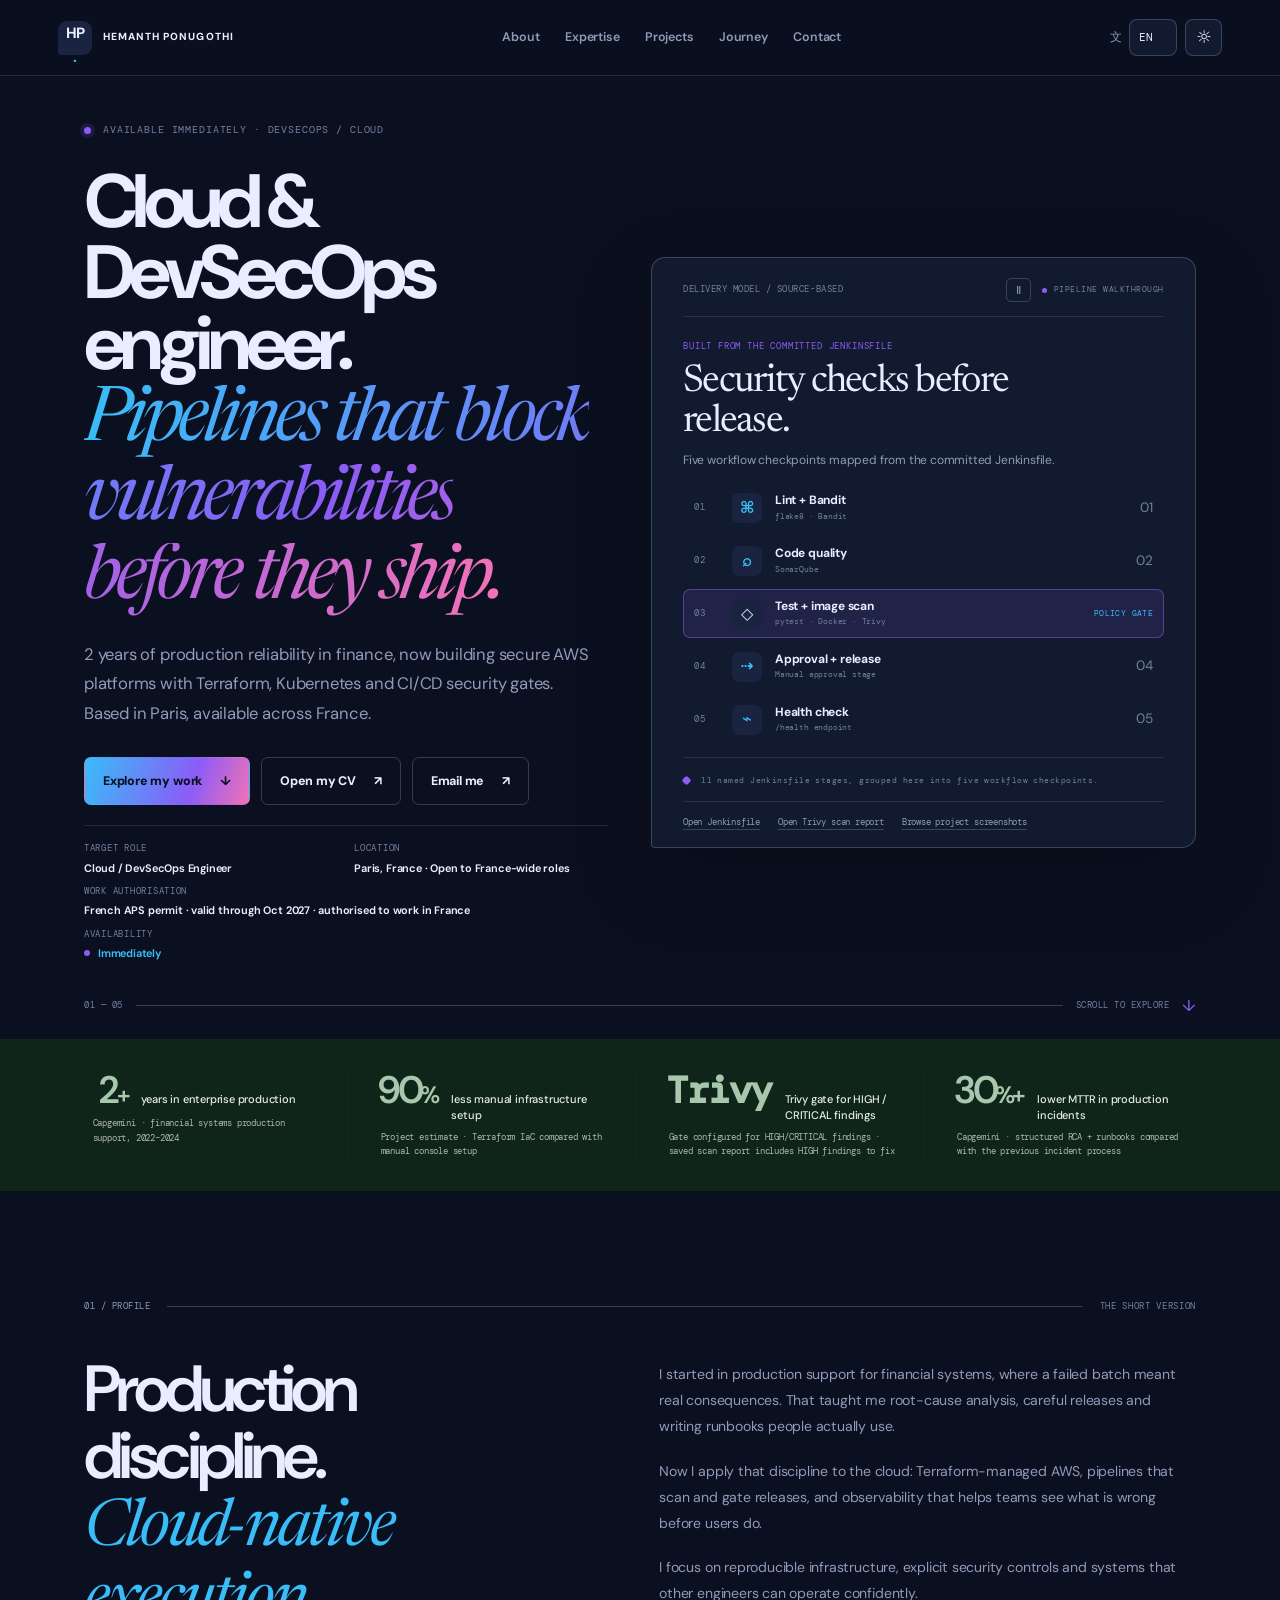
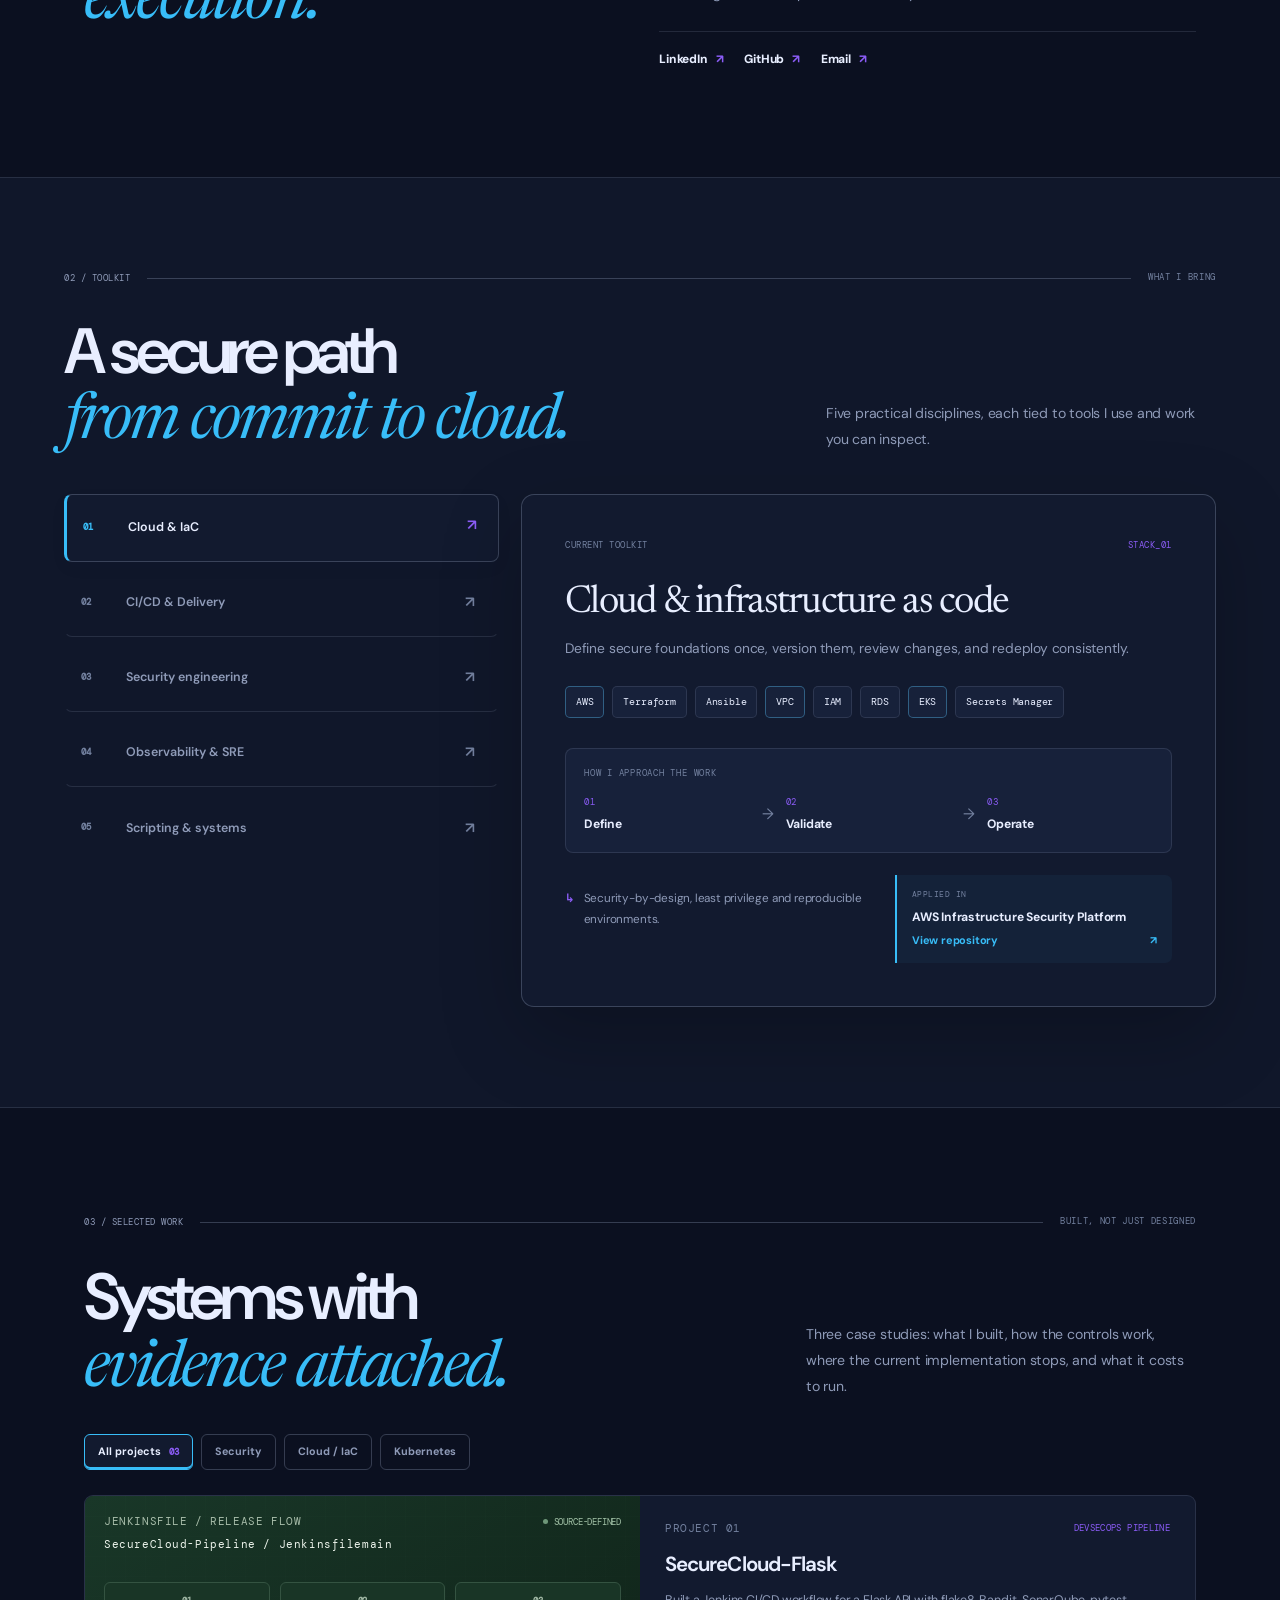
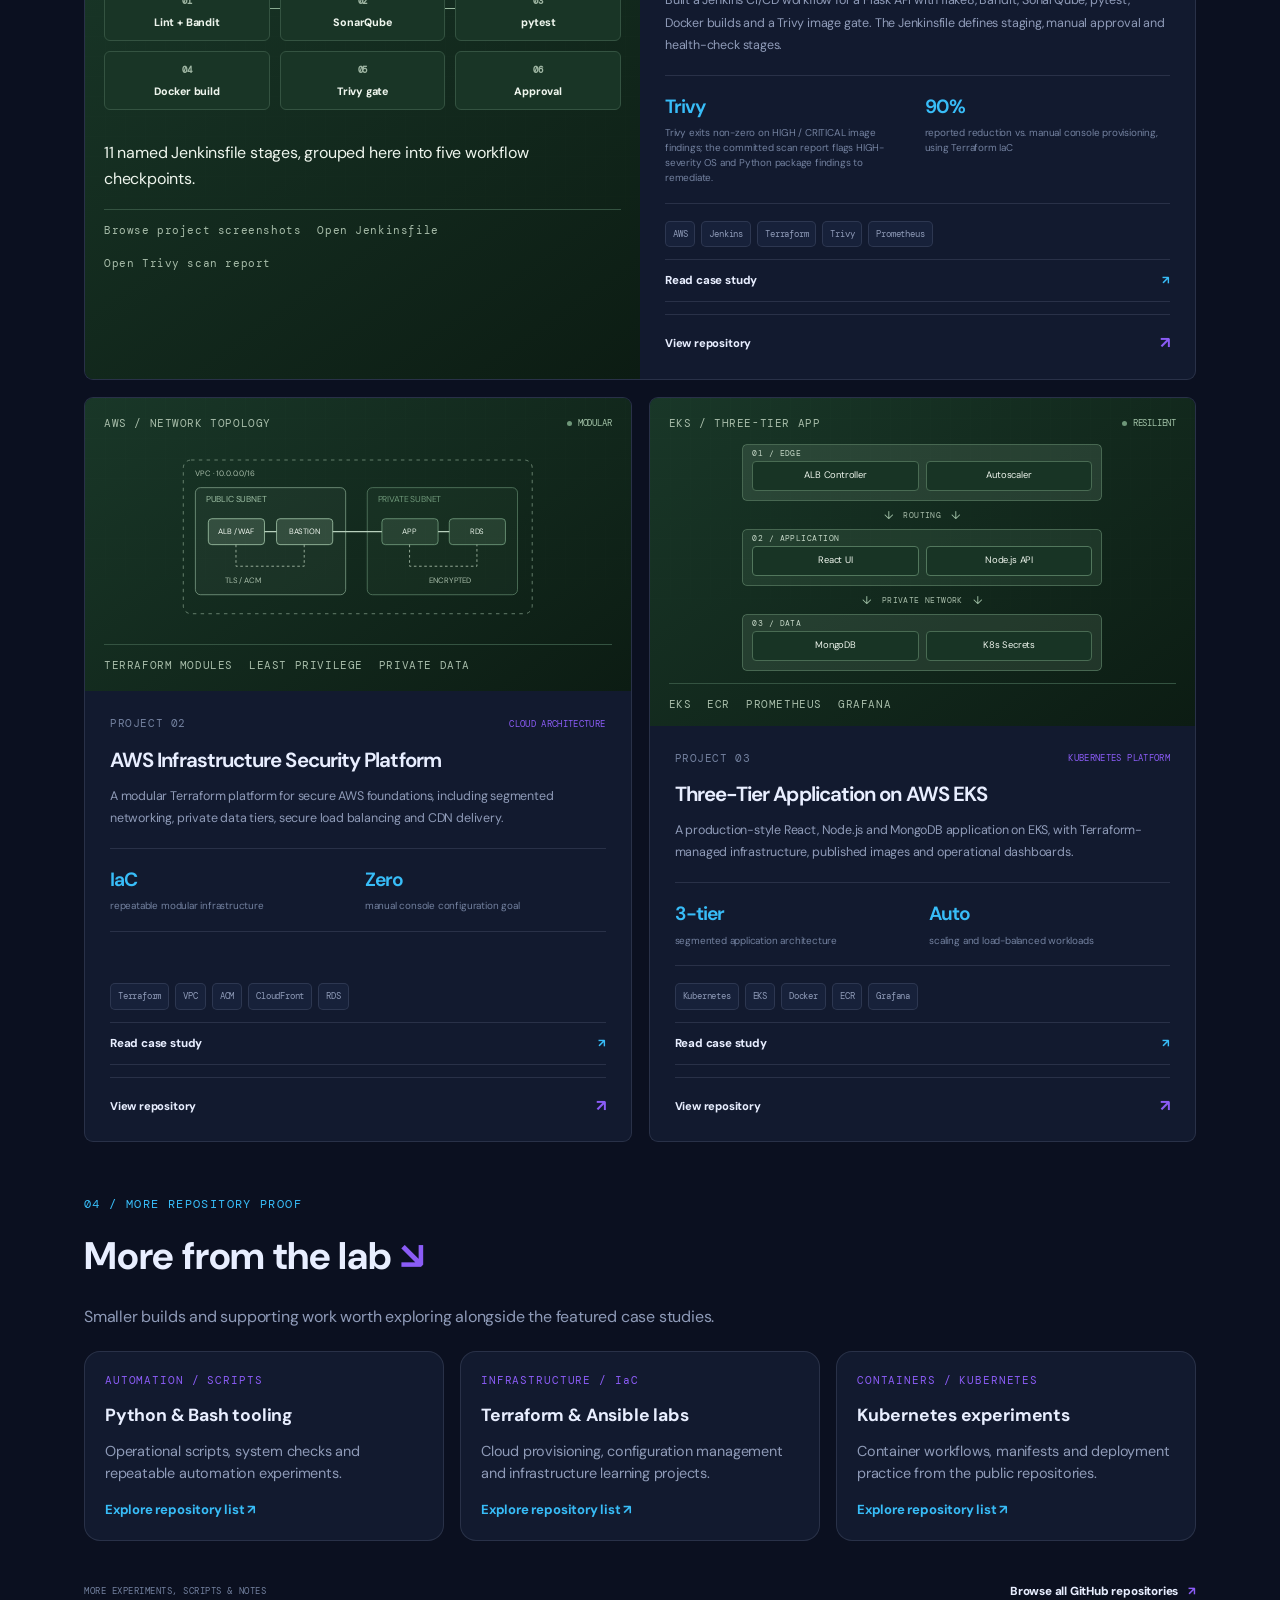
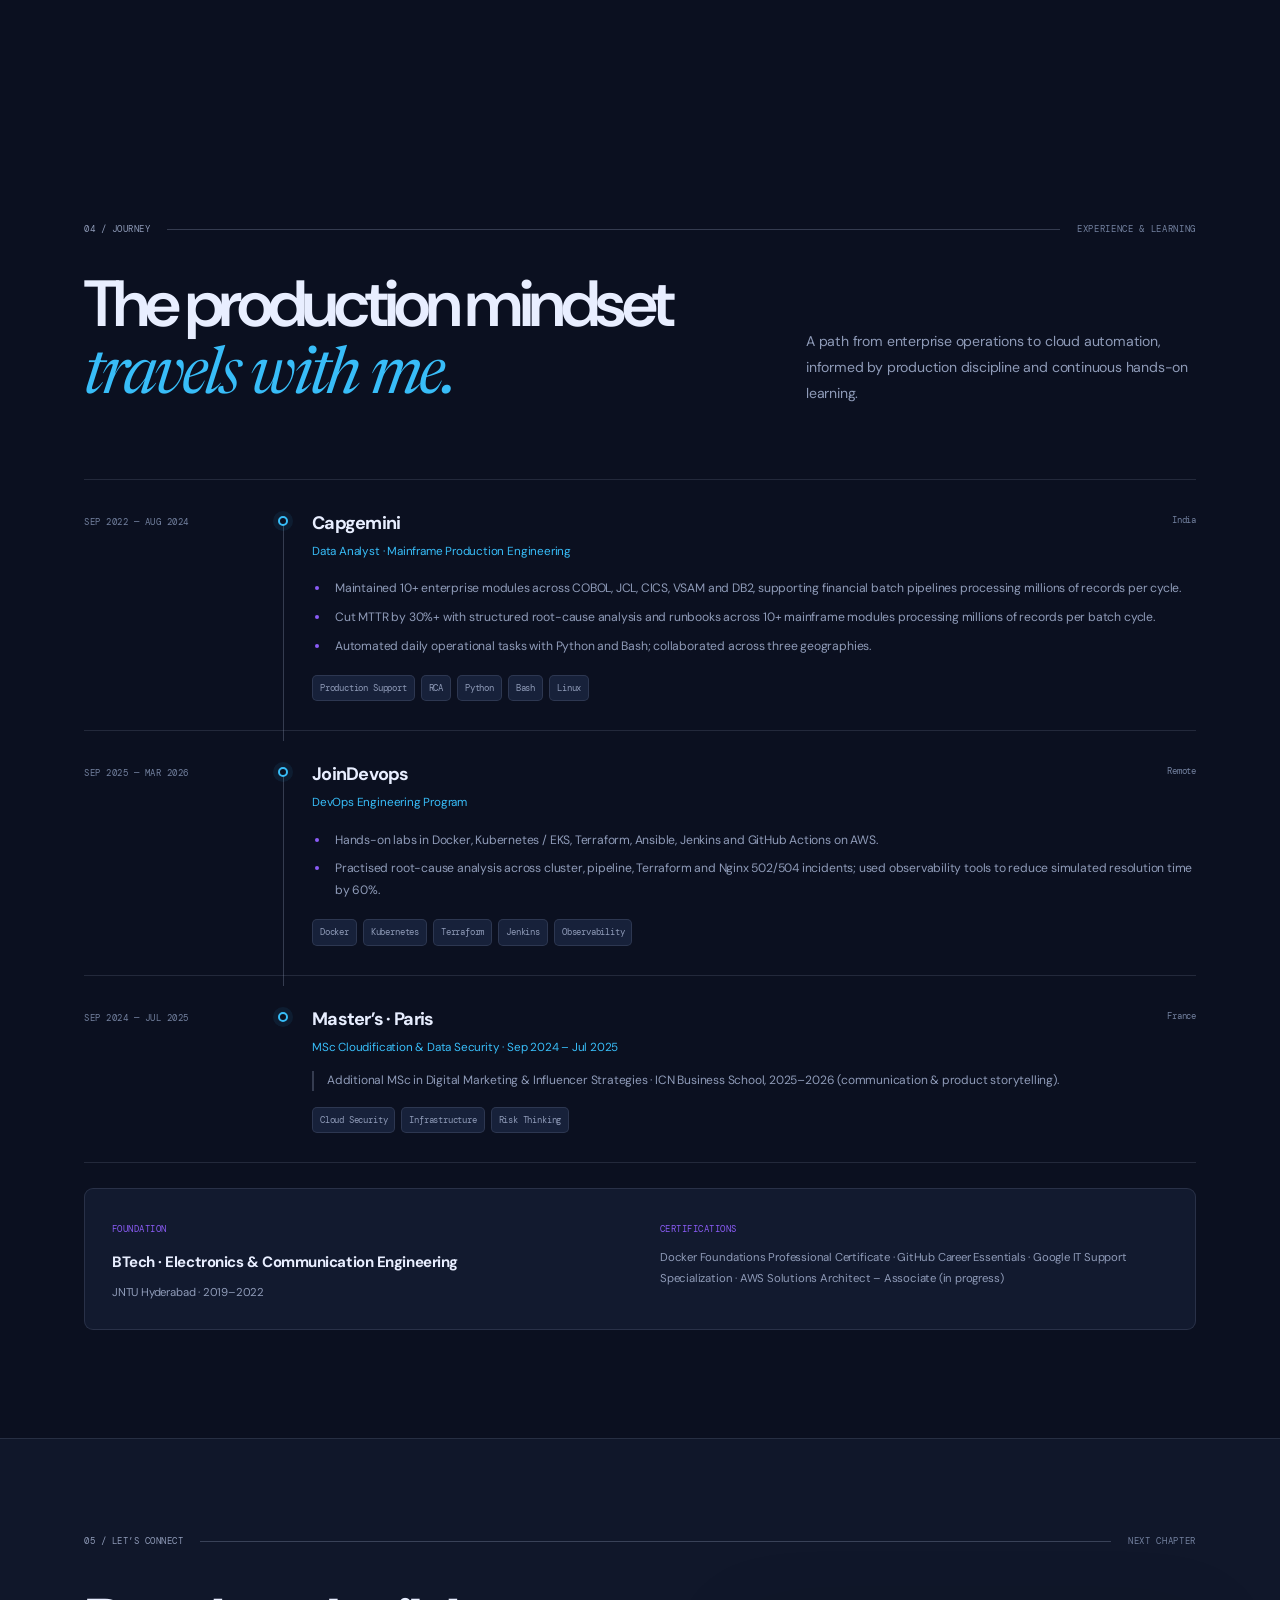
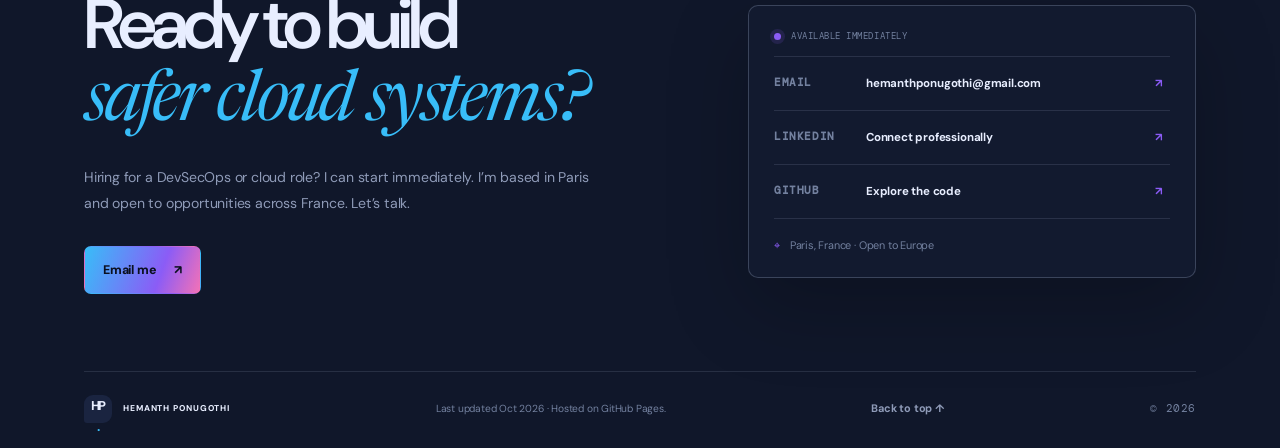
==== commit 8dae9e7c: "update website" ====
--- a/index.html
+++ b/index.html
@@ -44,8 +44,9 @@
         <h1 id="hero-title"><span data-i18n="hero_hello">Cloud &amp; DevSecOps engineer.</span><br /><span class="headline-accent" data-i18n="hero_headline">Pipelines that block vulnerabilities before they ship.</span></h1>
         <p class="hero-intro" data-i18n="hero_intro">2 years of production reliability in finance, now building secure AWS platforms with Terraform, Kubernetes and CI/CD security gates. Based in Paris, available across France.</p>
         <div class="hero-actions">
-          <a class="button button-primary" href="assets/Hemanth-Ponugothi-CV.pdf" download><span data-i18n="hero_cta_projects">Download CV</span><span aria-hidden="true">↓</span></a>
-          <a class="button button-quiet" href="mailto:hemanthponugothi@gmail.com"><span data-i18n="hero_cta_cv">Email me</span><span aria-hidden="true">↗</span></a>
+          <a class="button button-primary" href="#projects"><span data-i18n="hero_cta_projects">Explore my work</span><span aria-hidden="true">↓</span></a>
+          <a class="button button-quiet" href="assets/Hemanth-Ponugothi-CV.pdf" target="_blank" rel="noopener"><span data-i18n="hero_cta_cv">Open my CV</span><span aria-hidden="true">↗</span></a>
+          <a class="button button-quiet" href="mailto:hemanthponugothi@gmail.com"><span>Email me</span><span aria-hidden="true">↗</span></a>
         </div>
         <div class="hero-facts" aria-label="Recruiter essentials">
           <div class="hero-fact"><span class="mono" data-i18n="fact_role_label">TARGET ROLE</span><strong data-i18n="fact_role">Cloud / DevSecOps Engineer</strong></div>
@@ -156,6 +157,14 @@
             <div class="project-body"><div class="project-top"><span class="project-number mono">PROJECT 03</span><span class="project-kind" data-i18n="project_kind_kubernetes">KUBERNETES PLATFORM</span></div><h3>Three-Tier Application on AWS EKS</h3><p data-i18n="project3_desc">A production-style React, Node.js and MongoDB application on EKS, with Terraform-managed infrastructure, published images and operational dashboards.</p><div class="project-outcomes"><div><strong>3-tier</strong><span data-i18n="project3_outcome1">segmented application architecture</span></div><div><strong>Auto</strong><span data-i18n="project3_outcome2">scaling and load-balanced workloads</span></div></div><div class="tag-row"><span>Kubernetes</span><span>EKS</span><span>Docker</span><span>ECR</span><span>Grafana</span></div><a class="case-study-link" href="case-studies/three-tier-eks.html"><span data-i18n="case_study_link">Read case study</span><span aria-hidden="true">↗</span></a><a class="project-link" href="https://github.com/Hemanth26080/Three-Tier-EKS" target="_blank" rel="noopener"><span data-i18n="view_repository">View repository</span><span aria-hidden="true">↗</span></a></div>
           </article>
         </div>
+        <div class="additional-projects" aria-labelledby="additional-projects-title">
+          <div class="additional-projects-heading"><span class="mono">04 / MORE REPOSITORY PROOF</span><h3 id="additional-projects-title">More from the lab<span>↘</span></h3><p>Smaller builds and supporting work worth exploring alongside the featured case studies.</p></div>
+          <div class="additional-project-grid">
+            <a class="additional-project" href="https://github.com/Hemanth26080?tab=repositories" target="_blank" rel="noopener"><span class="mono">AUTOMATION / SCRIPTS</span><strong>Python &amp; Bash tooling</strong><span>Operational scripts, system checks and repeatable automation experiments.</span><b>Explore repository list ↗</b></a>
+            <a class="additional-project" href="https://github.com/Hemanth26080?tab=repositories" target="_blank" rel="noopener"><span class="mono">INFRASTRUCTURE / IaC</span><strong>Terraform &amp; Ansible labs</strong><span>Cloud provisioning, configuration management and infrastructure learning projects.</span><b>Explore repository list ↗</b></a>
+            <a class="additional-project" href="https://github.com/Hemanth26080?tab=repositories" target="_blank" rel="noopener"><span class="mono">CONTAINERS / KUBERNETES</span><strong>Kubernetes experiments</strong><span>Container workflows, manifests and deployment practice from the public repositories.</span><b>Explore repository list ↗</b></a>
+          </div>
+        </div>
         <div class="more-work-line"><span class="mono" data-i18n="more_projects">MORE EXPERIMENTS, SCRIPTS &amp; NOTES</span><a href="https://github.com/Hemanth26080?tab=repositories" target="_blank" rel="noopener"><span data-i18n="all_github">Browse all GitHub repositories</span><span>↗</span></a></div>
       </div>
     </section>
--- a/refined.css
+++ b/refined.css
@@ -709,3 +709,74 @@
 .kube-layer.data .kube-box { border-color: #496b53; }
 .kube-connector { color: #a2c2a7; }
 .kube-connector span { color: #a7bca9; }
+
+/* Midnight Cloud palette: navy surfaces with cyan/violet/pink cloud accents */
+:root {
+  --bg: #0B1020;
+  --bg-2: #10172A;
+  --panel: #121A2F;
+  --panel-2: #17213A;
+  --text: #E8EEFF;
+  --muted: #8F9BB8;
+  --muted-2: #73819F;
+  --line: rgba(143, 155, 184, .18);
+  --line-strong: rgba(143, 155, 184, .32);
+  --accent: #38BDF8;
+  --accent-2: #8B5CF6;
+  --accent-ink: #0B1020;
+  --surface: #1A2440;
+  --danger: #F472B6;
+  --shadow: 0 24px 68px rgba(0, 0, 0, .3);
+}
+html[data-theme="dark"] {
+  color-scheme: dark;
+  --bg: #0B1020;
+  --bg-2: #10172A;
+  --panel: #121A2F;
+  --panel-2: #17213A;
+  --text: #E8EEFF;
+  --muted: #8F9BB8;
+  --muted-2: #73819F;
+  --line: rgba(143, 155, 184, .18);
+  --line-strong: rgba(143, 155, 184, .32);
+  --accent: #38BDF8;
+  --accent-2: #8B5CF6;
+  --accent-ink: #0B1020;
+  --surface: #1A2440;
+  --danger: #F472B6;
+}
+html[data-theme="light"] {
+  color-scheme: light;
+  --bg: #F5F7FF;
+  --bg-2: #E9EDFA;
+  --panel: #FFFFFF;
+  --panel-2: #F0F3FC;
+  --text: #17213A;
+  --muted: #52617D;
+  --muted-2: #73819F;
+  --line: rgba(36, 48, 79, .14);
+  --line-strong: rgba(36, 48, 79, .26);
+  --accent: #0284C7;
+  --accent-2: #7C3AED;
+  --accent-ink: #FFFFFF;
+  --surface: #E4EAFB;
+  --danger: #DB2777;
+  --shadow: 0 24px 68px rgba(29, 42, 59, .09);
+}
+.button-primary { background: linear-gradient(110deg, #38BDF8, #8B5CF6 65%, #F472B6); color: #0B1020; border-color: transparent; }
+.button-primary:hover { box-shadow: 0 10px 28px rgba(56, 189, 248, .22); transform: translateY(-2px); }
+.headline-accent { background: linear-gradient(100deg, #38BDF8, #8B5CF6 58%, #F472B6); -webkit-background-clip: text; background-clip: text; color: transparent; }
+.additional-projects { margin: 3rem 0 1rem; }
+.additional-projects-heading { max-width: 700px; margin-bottom: 1.3rem; }
+.additional-projects-heading .mono { color: var(--accent); font-size: .72rem; letter-spacing: .12em; }
+.additional-projects-heading h3 { margin: .5rem 0; font-size: clamp(1.6rem, 3vw, 2.4rem); }
+.additional-projects-heading h3 span { color: var(--accent-2); margin-left: .5rem; }
+.additional-projects-heading p { color: var(--muted); }
+.additional-project-grid { display: grid; grid-template-columns: repeat(3, minmax(0, 1fr)); gap: 1rem; }
+.additional-project { display: flex; flex-direction: column; gap: .65rem; padding: 1.25rem; border: 1px solid var(--line); border-radius: 1rem; background: var(--panel); color: var(--text); text-decoration: none; min-height: 190px; transition: transform .2s ease, border-color .2s ease; }
+.additional-project:hover { transform: translateY(-4px); border-color: var(--accent); }
+.additional-project .mono { color: var(--accent-2); font-size: .68rem; letter-spacing: .08em; }
+.additional-project strong { font-size: 1.1rem; }
+.additional-project span:not(.mono) { color: var(--muted); font-size: .9rem; line-height: 1.55; }
+.additional-project b { margin-top: auto; color: var(--accent); font-size: .82rem; }
+@media (max-width: 760px) { .additional-project-grid { grid-template-columns: 1fr; } }
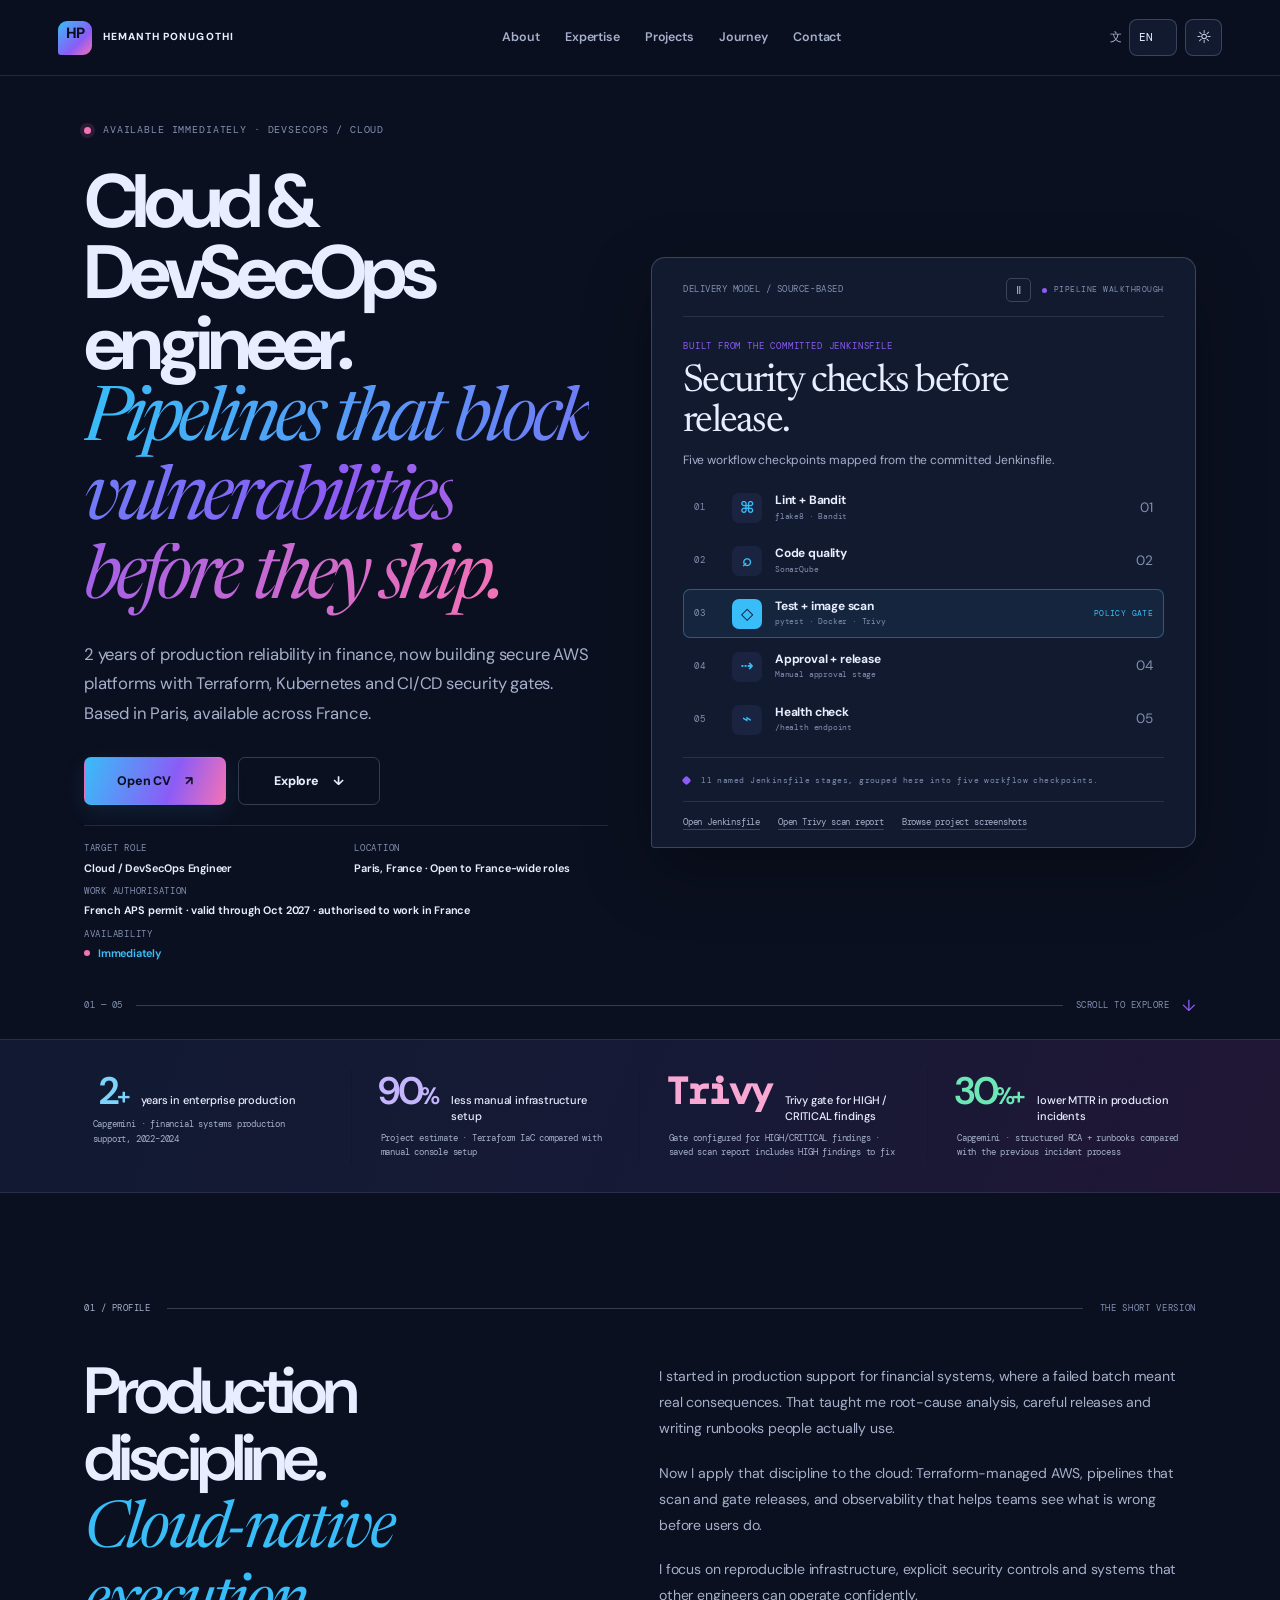
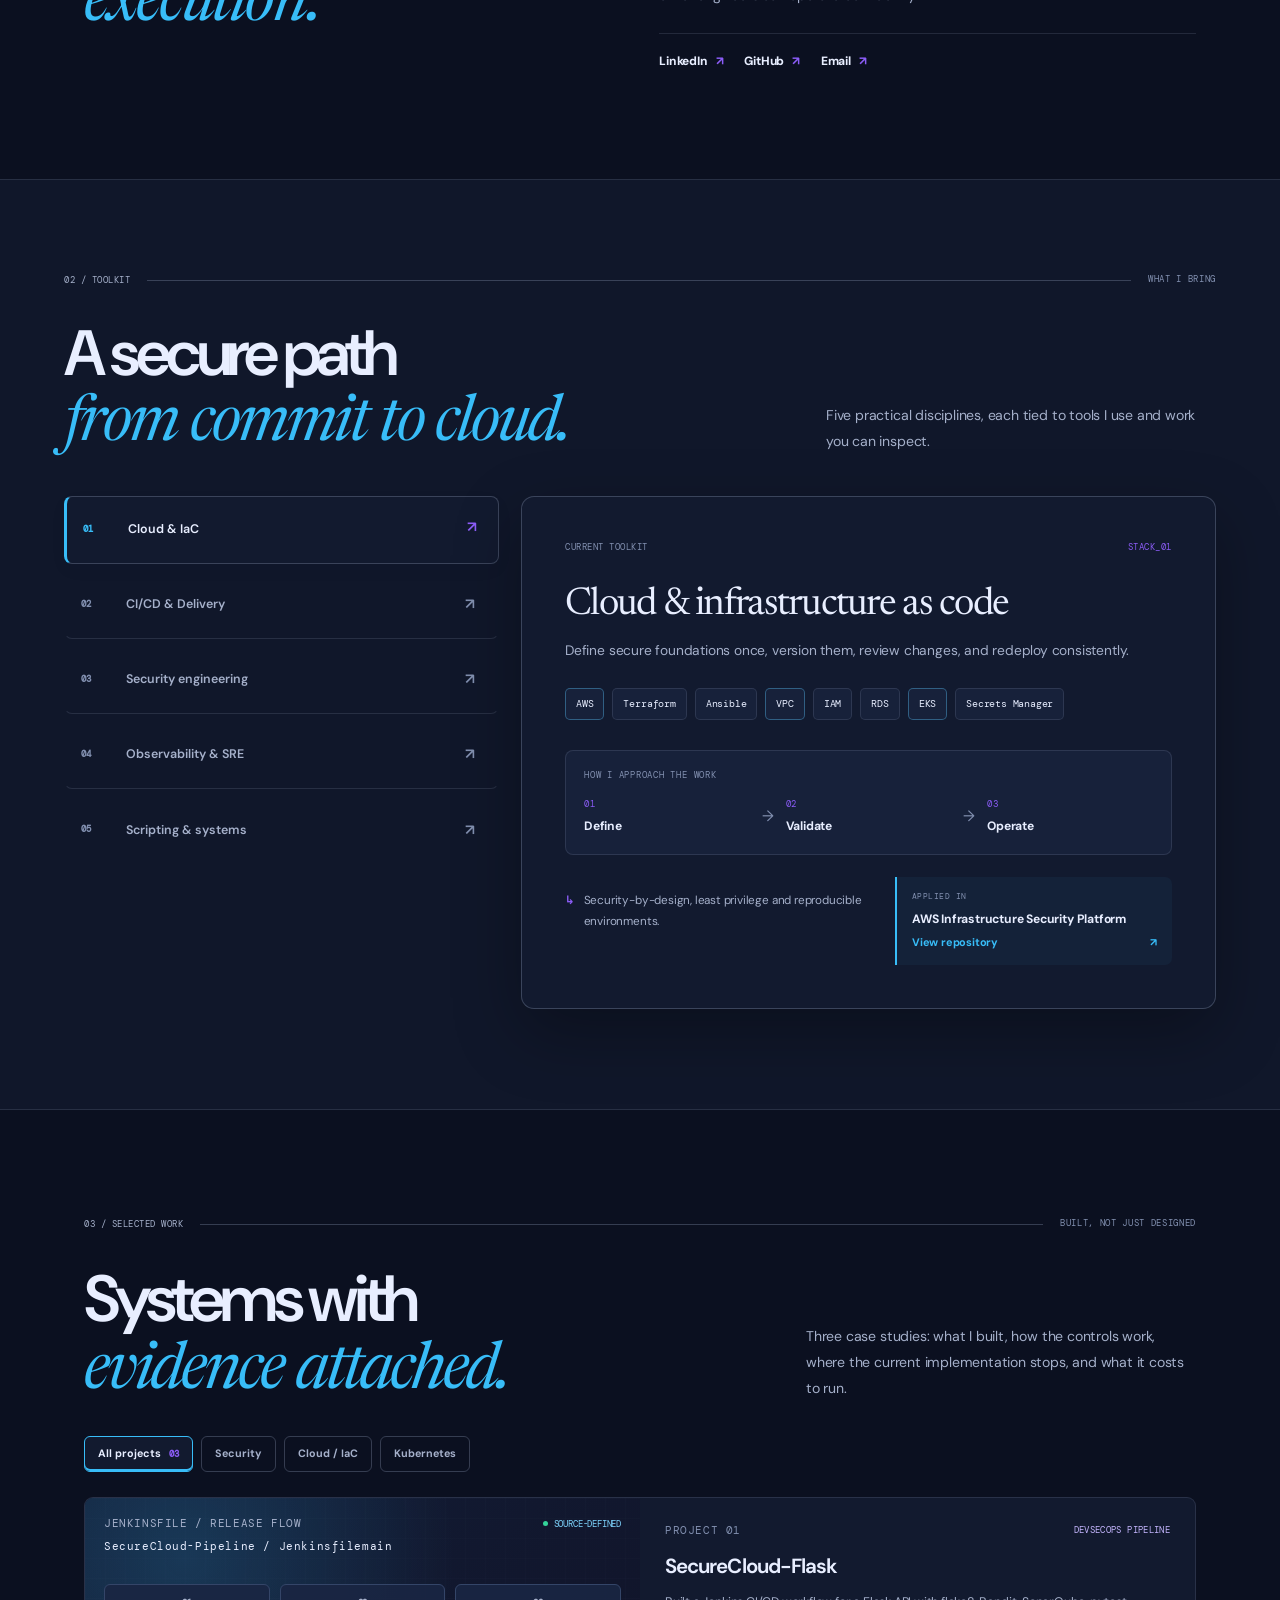
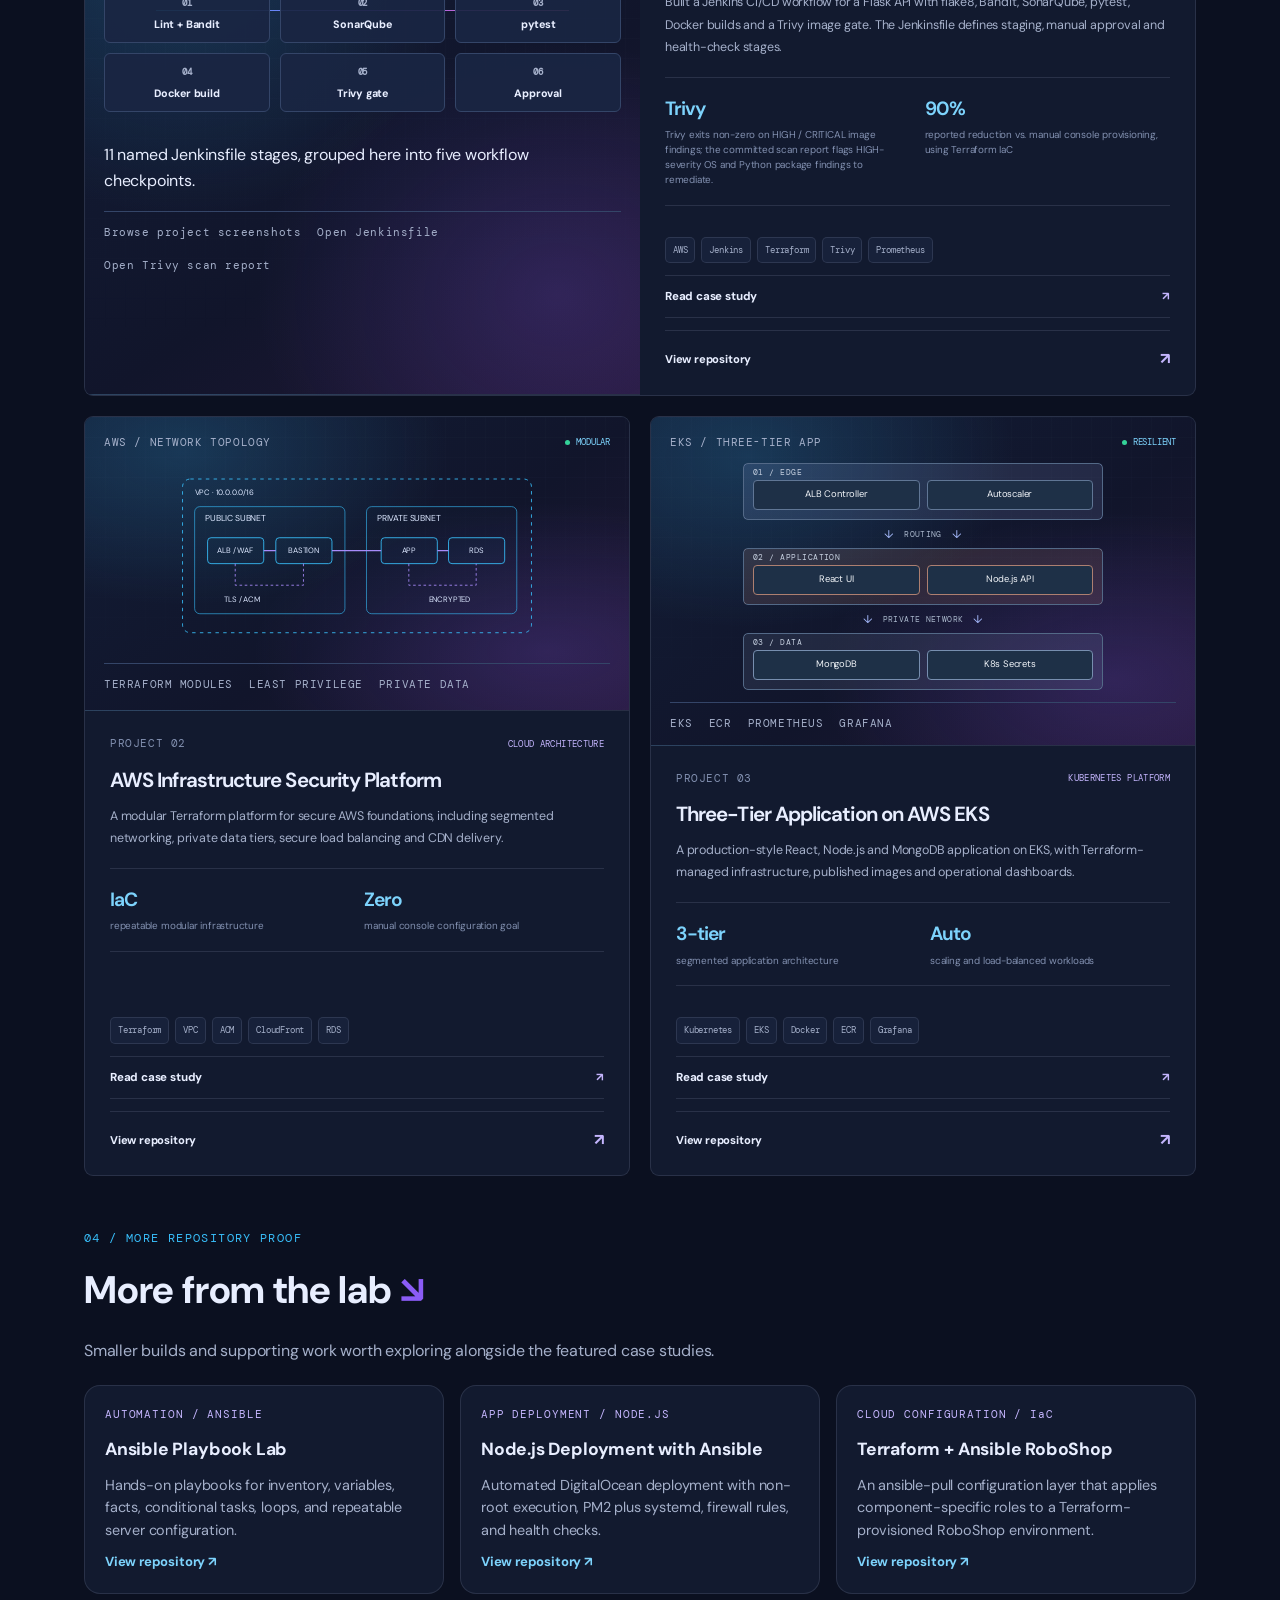
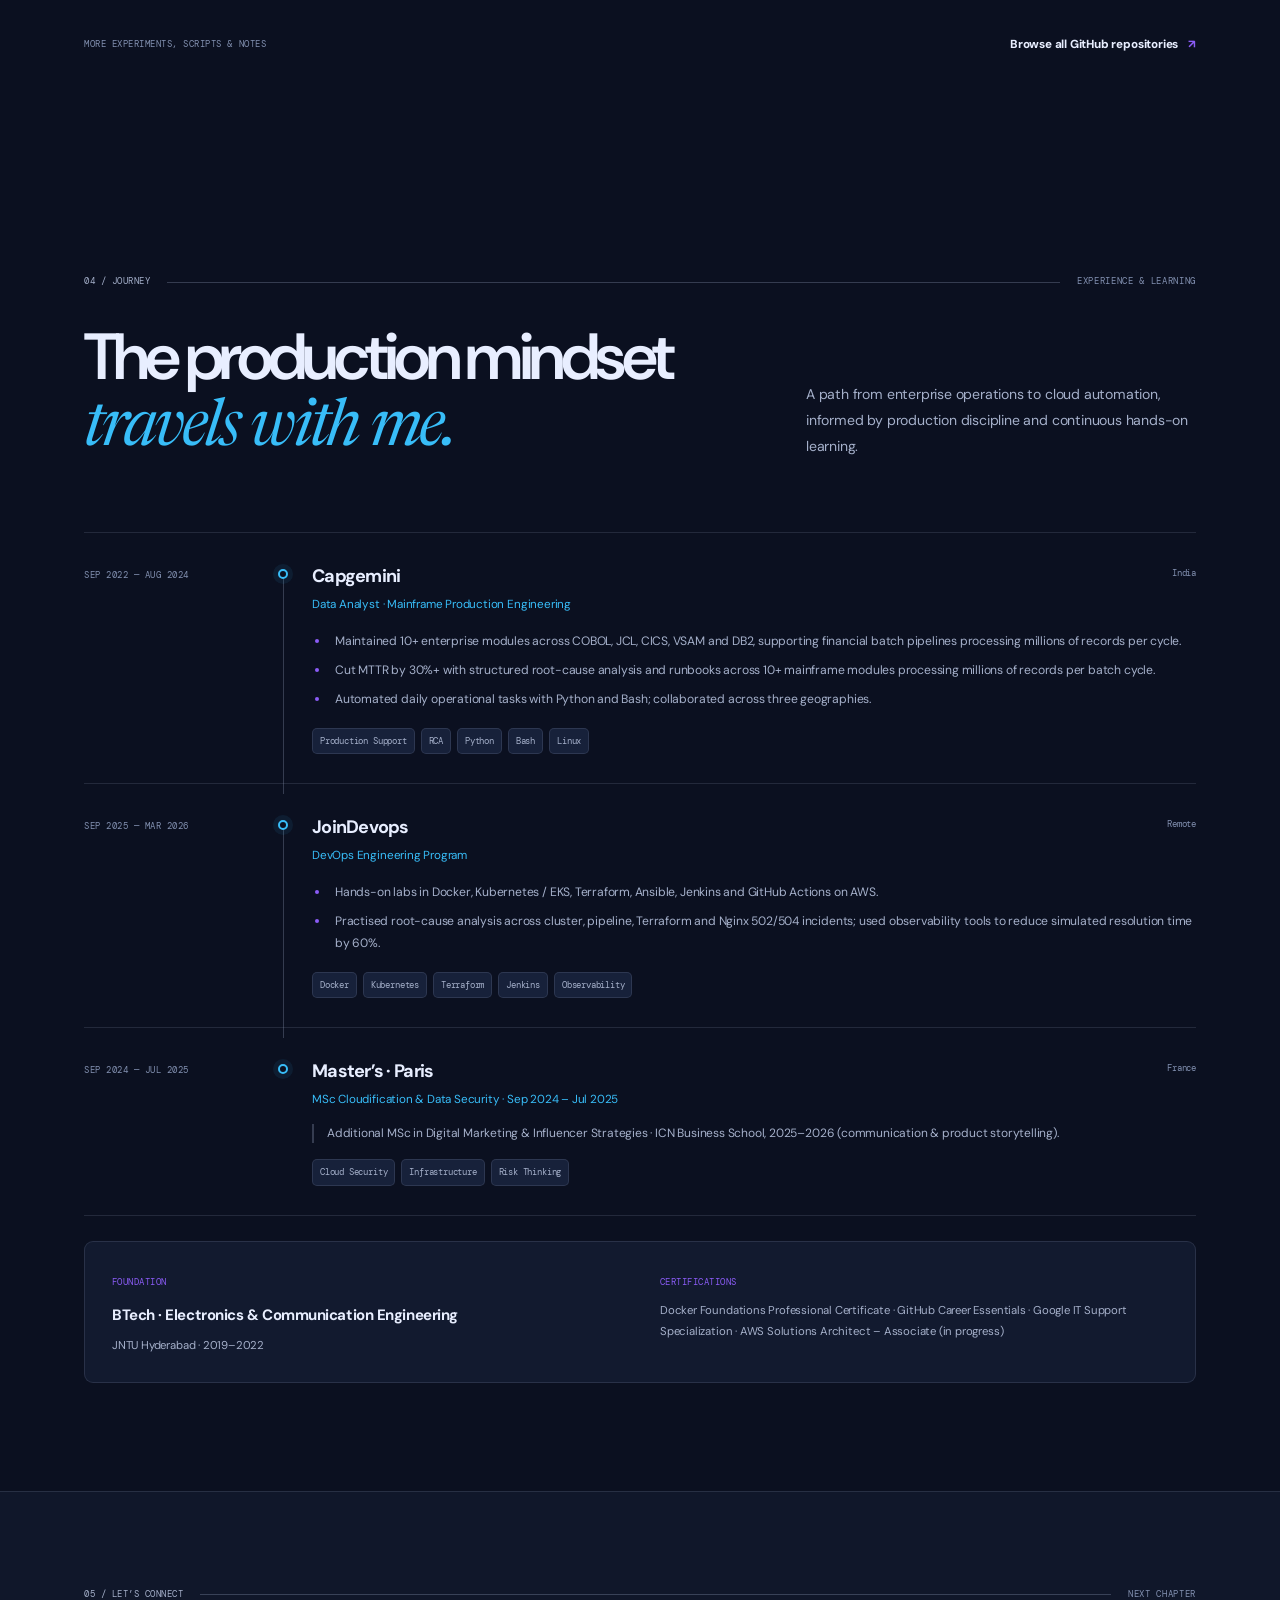
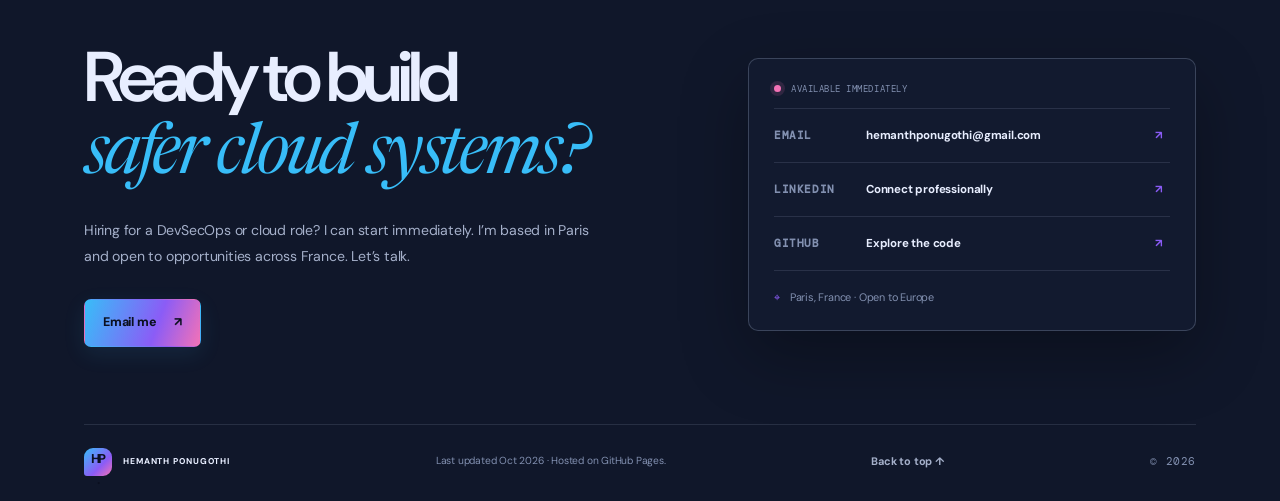
==== commit e3c81bf8: "update website" ====
--- a/index.html
+++ b/index.html
@@ -3,7 +3,7 @@
 <head>
   <meta charset="utf-8" />
   <meta name="viewport" content="width=device-width, initial-scale=1" />
-  <meta name="theme-color" content="#08140f" />
+  <meta name="theme-color" content="#0B1020" />
   <meta name="description" content="Hemanth Ponugothi — Cloud, DevSecOps and SRE engineer in France. Secure AWS infrastructure, automated delivery pipelines, and observable systems." />
   <meta property="og:title" content="Hemanth Ponugothi — Cloud & DevSecOps Engineer" />
   <meta property="og:description" content="Building secure, automated, observable cloud infrastructure. Based in France, open to opportunities across Europe." />
@@ -43,10 +43,9 @@
         <div class="eyebrow"><span class="pulse-dot"></span><span data-i18n="hero_eyebrow">AVAILABLE IMMEDIATELY · DEVSECOPS / CLOUD</span></div>
         <h1 id="hero-title"><span data-i18n="hero_hello">Cloud &amp; DevSecOps engineer.</span><br /><span class="headline-accent" data-i18n="hero_headline">Pipelines that block vulnerabilities before they ship.</span></h1>
         <p class="hero-intro" data-i18n="hero_intro">2 years of production reliability in finance, now building secure AWS platforms with Terraform, Kubernetes and CI/CD security gates. Based in Paris, available across France.</p>
-        <div class="hero-actions">
-          <a class="button button-primary" href="#projects"><span data-i18n="hero_cta_projects">Explore my work</span><span aria-hidden="true">↓</span></a>
-          <a class="button button-quiet" href="assets/Hemanth-Ponugothi-CV.pdf" target="_blank" rel="noopener"><span data-i18n="hero_cta_cv">Open my CV</span><span aria-hidden="true">↗</span></a>
-          <a class="button button-quiet" href="mailto:hemanthponugothi@gmail.com"><span>Email me</span><span aria-hidden="true">↗</span></a>
+        <div class="hero-actions" aria-label="Main actions">
+          <a class="button button-primary" href="assets/Hemanth-Ponugothi-CV.pdf" target="_blank" rel="noopener" aria-label="Open CV in a new tab"><span data-i18n="hero_cta_cv">Open CV</span><span aria-hidden="true">↗</span></a>
+          <a class="button button-quiet" href="#projects"><span data-i18n="hero_cta_projects">Explore</span><span aria-hidden="true">↓</span></a>
         </div>
         <div class="hero-facts" aria-label="Recruiter essentials">
           <div class="hero-fact"><span class="mono" data-i18n="fact_role_label">TARGET ROLE</span><strong data-i18n="fact_role">Cloud / DevSecOps Engineer</strong></div>
@@ -160,9 +159,9 @@
         <div class="additional-projects" aria-labelledby="additional-projects-title">
           <div class="additional-projects-heading"><span class="mono">04 / MORE REPOSITORY PROOF</span><h3 id="additional-projects-title">More from the lab<span>↘</span></h3><p>Smaller builds and supporting work worth exploring alongside the featured case studies.</p></div>
           <div class="additional-project-grid">
-            <a class="additional-project" href="https://github.com/Hemanth26080?tab=repositories" target="_blank" rel="noopener"><span class="mono">AUTOMATION / SCRIPTS</span><strong>Python &amp; Bash tooling</strong><span>Operational scripts, system checks and repeatable automation experiments.</span><b>Explore repository list ↗</b></a>
-            <a class="additional-project" href="https://github.com/Hemanth26080?tab=repositories" target="_blank" rel="noopener"><span class="mono">INFRASTRUCTURE / IaC</span><strong>Terraform &amp; Ansible labs</strong><span>Cloud provisioning, configuration management and infrastructure learning projects.</span><b>Explore repository list ↗</b></a>
-            <a class="additional-project" href="https://github.com/Hemanth26080?tab=repositories" target="_blank" rel="noopener"><span class="mono">CONTAINERS / KUBERNETES</span><strong>Kubernetes experiments</strong><span>Container workflows, manifests and deployment practice from the public repositories.</span><b>Explore repository list ↗</b></a>
+            <a class="additional-project" href="https://github.com/Hemanth26080/anisible_playbook" target="_blank" rel="noopener"><span class="mono">AUTOMATION / ANSIBLE</span><strong>Ansible Playbook Lab</strong><span>Hands-on playbooks for inventory, variables, facts, conditional tasks, loops, and repeatable server configuration.</span><b>View repository ↗</b></a>
+            <a class="additional-project" href="https://github.com/Hemanth26080/ansible-nodejs-deployment" target="_blank" rel="noopener"><span class="mono">APP DEPLOYMENT / NODE.JS</span><strong>Node.js Deployment with Ansible</strong><span>Automated DigitalOcean deployment with non-root execution, PM2 plus systemd, firewall rules, and health checks.</span><b>View repository ↗</b></a>
+            <a class="additional-project" href="https://github.com/Hemanth26080/ansible-roboshop-roles-tf" target="_blank" rel="noopener"><span class="mono">CLOUD CONFIGURATION / IaC</span><strong>Terraform + Ansible RoboShop</strong><span>An ansible-pull configuration layer that applies component-specific roles to a Terraform-provisioned RoboShop environment.</span><b>View repository ↗</b></a>
           </div>
         </div>
         <div class="more-work-line"><span class="mono" data-i18n="more_projects">MORE EXPERIMENTS, SCRIPTS &amp; NOTES</span><a href="https://github.com/Hemanth26080?tab=repositories" target="_blank" rel="noopener"><span data-i18n="all_github">Browse all GitHub repositories</span><span>↗</span></a></div>
--- a/refined.css
+++ b/refined.css
@@ -552,89 +552,12 @@
   .reveal { opacity: 1 !important; transform: none !important; }
 }
 
-/* Final visual system: security green, one high-contrast CTA accent, mono labels. */
-:root {
-  --bg: #f1f4ec;
-  --bg-2: #e5ece2;
-  --panel: #fbfcf8;
-  --panel-2: #eaf0e7;
-  --text: #14271e;
-  --muted: #4d6255;
-  --muted-2: #718478;
-  --line: rgba(20, 39, 30, .13);
-  --line-strong: rgba(20, 39, 30, .23);
-  --accent: #42694d;
-  --accent-2: #6d8975;
-  --accent-ink: #0c1b12;
-  --cta: #c7f28a;
-  --cta-ink: #102017;
-  --surface: #dce8d9;
-  --danger: #a84135;
-  --shadow: 0 24px 70px rgba(17, 40, 25, .08);
-}
-html[data-theme="light"] {
-  color-scheme: light;
-  --bg: #f1f4ec;
-  --bg-2: #e5ece2;
-  --panel: #fbfcf8;
-  --panel-2: #eaf0e7;
-  --text: #14271e;
-  --muted: #4d6255;
-  --muted-2: #718478;
-  --line: rgba(20, 39, 30, .13);
-  --line-strong: rgba(20, 39, 30, .23);
-  --accent: #42694d;
-  --accent-2: #6d8975;
-  --accent-ink: #0c1b12;
-  --cta: #c7f28a;
-  --cta-ink: #102017;
-  --surface: #dce8d9;
-  --danger: #a84135;
-  --shadow: 0 24px 70px rgba(17, 40, 25, .08);
-}
-html[data-theme="dark"] {
-  color-scheme: dark;
-  --bg: #08140f;
-  --bg-2: #0d1d16;
-  --panel: #11251a;
-  --panel-2: #193529;
-  --text: #f1f5ee;
-  --muted: #aec0b2;
-  --muted-2: #829889;
-  --line: rgba(225, 242, 228, .12);
-  --line-strong: rgba(225, 242, 228, .23);
-  --accent: #a2c2a7;
-  --accent-2: #6e9779;
-  --accent-ink: #08140f;
-  --cta: #c7f28a;
-  --cta-ink: #102017;
-  --surface: #1b3626;
-  --danger: #ff9c8c;
-  --shadow: 0 28px 82px rgba(0, 0, 0, .22);
-}
-
 body { font-family: var(--sans); }
 .mono, .hero-fact .mono, .project-number, .project-kind, .signal-context,
 .education-label, .timeline-date, .flow-stage-num, .flow-stage-copy span,
 .footer-year, .flow-board-footer .mono { font-family: var(--mono); }
 ::selection { background: color-mix(in srgb, var(--accent) 30%, var(--bg)); color: var(--text); }
 .scroll-progress span { background: var(--accent-2); box-shadow: none; }
-.brand-mark { background: var(--surface); color: var(--text); }
-.brand-mark > span { color: var(--accent); }
-.pulse-dot, .contact-card-top .pulse-dot { background: var(--accent-2); box-shadow: 0 0 0 4px color-mix(in srgb, var(--accent-2) 14%, transparent); }
-.headline-accent { color: var(--accent); }
-.button-primary { background: var(--cta); border-color: var(--cta); color: var(--cta-ink); }
-.button-primary:hover { background: #d3f6a4; border-color: #d3f6a4; filter: none; }
-.button-quiet:hover { border-color: var(--accent-2); background: color-mix(in srgb, var(--accent-2) 8%, transparent); }
-.primary-nav a:hover { color: var(--text); }
-.primary-nav a::after { background: var(--accent-2); }
-.theme-toggle:hover, .menu-toggle:hover, .motion-toggle:hover { border-color: var(--accent-2); color: var(--text); }
-.flow-stage-gate { background: color-mix(in srgb, var(--accent-2) 12%, var(--panel)); border-color: color-mix(in srgb, var(--accent-2) 34%, var(--line)); }
-.flow-stage-gate .flow-stage-mark { color: var(--text); background: var(--surface); }
-.gate-pill { color: var(--accent); }
-.signal-strip { background: #10251a; color: #f0f5ed; }
-.signal-value { color: #a7c8ad; }
-.signal-label { color: #e5eee6; }
 .signal-context { display: block; width: 100%; max-width: 230px; margin: 0; color: color-mix(in srgb, currentColor 70%, transparent); font-size: .58rem; line-height: 1.55; }
 .signal-value-word { font-family: var(--mono); letter-spacing: -.05em; }
 .signal-item { flex-wrap: wrap; align-content: start; align-items: baseline; gap: 7px 14px; }
@@ -687,38 +610,31 @@
   .flow-source-links { flex-direction: column; align-items: flex-start; }
 }
 
-/* Recolour technical project illustrations to match the security-green system. */
-.project-art { background: #0b1a12; color: #eef5ed; }
-.art-pipeline, .art-network, .art-kube { background: linear-gradient(145deg, #193728 0%, #0c1c13 100%); }
-.project-art:after { background-image: linear-gradient(rgba(190,218,195,.18) 1px,transparent 1px),linear-gradient(90deg,rgba(190,218,195,.18) 1px,transparent 1px); }
-.art-header, .art-footer { color: #a7bca9; }
-.art-status { color: #a2c2a7; }
-.art-status > span { background: #6e9779; }
-.pipeline-flow:before { background: linear-gradient(90deg,#7e9f86,#a2c2a7); }
-.pipeline-node { border-color: #345341; background: #193526; color: #eef5ed; }
-.pipeline-node b { color: #9eb5a2; }
-.pipeline-node i, .pipeline-node:nth-child(6) i { background: #9bbda2; color: #102017; }
-.art-footer { border-color: #345341; }
-.kube-layer { border-color: #476751; }
-.kube-layer:before { opacity: .15; background: #9bbda2; }
-.kube-layer.app:before { background: #6e9779; }
-.kube-layer.data:before { background: #8cae93; }
-.layer-label { color: #c4d6c6; }
-.kube-box { border-color: #496b53; color: #edf4ec; background: #183425; }
-.kube-layer.app .kube-box { border-color: #52775d; }
-.kube-layer.data .kube-box { border-color: #496b53; }
-.kube-connector { color: #a2c2a7; }
-.kube-connector span { color: #a7bca9; }
-
-/* Midnight Cloud palette: navy surfaces with cyan/violet/pink cloud accents */
+.additional-projects { margin: 3rem 0 1rem; }
+.additional-projects-heading { max-width: 700px; margin-bottom: 1.3rem; }
+.additional-projects-heading .mono { color: var(--accent); font-size: .72rem; letter-spacing: .12em; }
+.additional-projects-heading h3 { margin: .5rem 0; font-size: clamp(1.6rem, 3vw, 2.4rem); }
+.additional-projects-heading h3 span { color: var(--accent-2); margin-left: .5rem; }
+.additional-projects-heading p { color: var(--muted); }
+.additional-project-grid { display: grid; grid-template-columns: repeat(3, minmax(0, 1fr)); gap: 1rem; }
+.additional-project { display: flex; flex-direction: column; gap: .65rem; padding: 1.25rem; border: 1px solid var(--line); border-radius: 1rem; background: var(--panel); color: var(--text); text-decoration: none; min-height: 190px; transition: transform .2s ease, border-color .2s ease; }
+.additional-project:hover { transform: translateY(-4px); border-color: var(--accent); }
+.additional-project .mono { color: var(--accent-2); font-size: .68rem; letter-spacing: .08em; }
+.additional-project strong { font-size: 1.1rem; }
+.additional-project span:not(.mono) { color: var(--muted); font-size: .9rem; line-height: 1.55; }
+.additional-project b { margin-top: auto; color: var(--accent); font-size: .82rem; }
+@media (max-width: 760px) { .additional-project-grid { grid-template-columns: 1fr; } }
+
+
+/* Final, consistent Midnight Cloud pass — keep every section on one palette. */
 :root {
   --bg: #0B1020;
   --bg-2: #10172A;
   --panel: #121A2F;
   --panel-2: #17213A;
   --text: #E8EEFF;
-  --muted: #8F9BB8;
-  --muted-2: #73819F;
+  --muted: #A5B0CA;
+  --muted-2: #8290B0;
   --line: rgba(143, 155, 184, .18);
   --line-strong: rgba(143, 155, 184, .32);
   --accent: #38BDF8;
@@ -726,7 +642,7 @@
   --accent-ink: #0B1020;
   --surface: #1A2440;
   --danger: #F472B6;
-  --shadow: 0 24px 68px rgba(0, 0, 0, .3);
+  --shadow: 0 24px 68px rgba(0, 0, 0, .30);
 }
 html[data-theme="dark"] {
   color-scheme: dark;
@@ -735,8 +651,8 @@
   --panel: #121A2F;
   --panel-2: #17213A;
   --text: #E8EEFF;
-  --muted: #8F9BB8;
-  --muted-2: #73819F;
+  --muted: #A5B0CA;
+  --muted-2: #8290B0;
   --line: rgba(143, 155, 184, .18);
   --line-strong: rgba(143, 155, 184, .32);
   --accent: #38BDF8;
@@ -744,6 +660,7 @@
   --accent-ink: #0B1020;
   --surface: #1A2440;
   --danger: #F472B6;
+  --shadow: 0 24px 68px rgba(0, 0, 0, .30);
 }
 html[data-theme="light"] {
   color-scheme: light;
@@ -763,20 +680,106 @@
   --danger: #DB2777;
   --shadow: 0 24px 68px rgba(29, 42, 59, .09);
 }
-.button-primary { background: linear-gradient(110deg, #38BDF8, #8B5CF6 65%, #F472B6); color: #0B1020; border-color: transparent; }
-.button-primary:hover { box-shadow: 0 10px 28px rgba(56, 189, 248, .22); transform: translateY(-2px); }
+
+/* Align the hero actions and prevent long content from pushing columns out. */
+.hero { align-items: center; }
+.hero-copy, .hero-visual, .project-card, .project-body { min-width: 0; }
+.hero-actions { display: flex; align-items: center; flex-wrap: wrap; gap: 12px; }
+.hero-actions .button { min-width: 142px; justify-content: center; gap: 14px; }
+.button-primary {
+  background: linear-gradient(110deg, #38BDF8 0%, #8B5CF6 62%, #F472B6 100%);
+  color: #0B1020;
+  border-color: transparent;
+  box-shadow: 0 7px 22px rgba(56, 189, 248, .10);
+}
+.button-primary:hover { box-shadow: 0 10px 28px rgba(56, 189, 248, .22); filter: none; }
+.button-quiet { border-color: var(--line-strong); color: var(--text); }
+.button-quiet:hover { border-color: var(--accent); background: color-mix(in srgb, var(--accent) 9%, transparent); }
+.brand-mark { background: linear-gradient(135deg, #38BDF8, #8B5CF6 62%, #F472B6); color: #0B1020; }
+.brand-mark > span { color: #0B1020; }
 .headline-accent { background: linear-gradient(100deg, #38BDF8, #8B5CF6 58%, #F472B6); -webkit-background-clip: text; background-clip: text; color: transparent; }
-.additional-projects { margin: 3rem 0 1rem; }
-.additional-projects-heading { max-width: 700px; margin-bottom: 1.3rem; }
-.additional-projects-heading .mono { color: var(--accent); font-size: .72rem; letter-spacing: .12em; }
-.additional-projects-heading h3 { margin: .5rem 0; font-size: clamp(1.6rem, 3vw, 2.4rem); }
-.additional-projects-heading h3 span { color: var(--accent-2); margin-left: .5rem; }
-.additional-projects-heading p { color: var(--muted); }
-.additional-project-grid { display: grid; grid-template-columns: repeat(3, minmax(0, 1fr)); gap: 1rem; }
-.additional-project { display: flex; flex-direction: column; gap: .65rem; padding: 1.25rem; border: 1px solid var(--line); border-radius: 1rem; background: var(--panel); color: var(--text); text-decoration: none; min-height: 190px; transition: transform .2s ease, border-color .2s ease; }
-.additional-project:hover { transform: translateY(-4px); border-color: var(--accent); }
-.additional-project .mono { color: var(--accent-2); font-size: .68rem; letter-spacing: .08em; }
-.additional-project strong { font-size: 1.1rem; }
-.additional-project span:not(.mono) { color: var(--muted); font-size: .9rem; line-height: 1.55; }
-.additional-project b { margin-top: auto; color: var(--accent); font-size: .82rem; }
-@media (max-width: 760px) { .additional-project-grid { grid-template-columns: 1fr; } }
+.pulse-dot, .contact-card-top .pulse-dot { background: #F472B6; box-shadow: 0 0 0 4px rgba(244, 114, 182, .13); }
+.scroll-progress span { background: linear-gradient(90deg, #38BDF8, #8B5CF6, #F472B6); }
+
+/* Career highlights: replace the old green strip with matching navy/violet surfaces. */
+.signal-strip {
+  background: linear-gradient(110deg, #111A32 0%, #171936 58%, #211735 100%);
+  color: #E8EEFF;
+  border-top: 1px solid rgba(143, 155, 184, .16);
+  border-bottom: 1px solid rgba(143, 155, 184, .16);
+}
+.signal-value { color: #7DD3FC; }
+.signal-label { color: #E8EEFF; }
+.signal-context { color: #A5B0CA; }
+.signal-item:nth-child(2) .signal-value { color: #C4B5FD; }
+.signal-item:nth-child(3) .signal-value { color: #F9A8D4; }
+.signal-item:nth-child(4) .signal-value { color: #6EE7B7; }
+
+/* Project cards: consistent height, readable text and colorful technical artwork. */
+.project-grid { align-items: stretch; gap: 20px; }
+.project-card { height: 100%; background: var(--panel); border-color: var(--line); }
+.project-featured { align-items: stretch; }
+.project-art {
+  background: linear-gradient(145deg, #121D36 0%, #11152B 58%, #211735 100%);
+  color: #E8EEFF;
+  border-bottom: 1px solid rgba(143, 155, 184, .18);
+}
+.art-pipeline, .art-network, .art-kube {
+  background: radial-gradient(ellipse at 18% 12%, rgba(56,189,248,.18), transparent 42%),
+              radial-gradient(ellipse at 85% 80%, rgba(139,92,246,.20), transparent 45%),
+              linear-gradient(145deg, #121D36 0%, #11152B 58%, #211735 100%);
+}
+.project-art:after {
+  opacity: .12;
+  background-image: linear-gradient(rgba(143,155,184,.22) 1px,transparent 1px), linear-gradient(90deg,rgba(143,155,184,.22) 1px,transparent 1px);
+}
+.art-header, .art-footer { color: #A5B0CA; }
+.art-status { color: #7DD3FC; }
+.art-status > span { background: #34D399; }
+.pipeline-flow:before { background: linear-gradient(90deg, #38BDF8, #8B5CF6, #F472B6); }
+.pipeline-node { border-color: #344568; background: rgba(25, 37, 67, .92); color: #E8EEFF; }
+.pipeline-node b { color: #A5B0CA; }
+.pipeline-node i, .pipeline-node:nth-child(6) i { background: #38BDF8; color: #0B1020; }
+.pipeline-node:nth-child(2) i, .pipeline-node:nth-child(5) i { background: #C4B5FD; color: #0B1020; }
+.art-footer { border-color: #344568; }
+.project-kind { color: #C4B5FD; }
+.project-outcomes strong { color: #7DD3FC; }
+.project-body { display: flex; flex-direction: column; flex: 1; }
+.project-body > p { overflow-wrap: anywhere; }
+.project-body .tag-row { margin-top: auto; padding-top: 14px; }
+.case-study-link { border-color: var(--line); }
+.case-study-link span:last-child, .project-link span:last-child { color: #C4B5FD; }
+.project-link { border-color: var(--line); }
+.filter-button.active, .filter-button:hover { border-color: var(--accent); }
+.filter-button.active { box-shadow: inset 0 -2px var(--accent); }
+.additional-project { background: var(--panel); }
+.additional-project .mono { color: #C4B5FD; }
+.additional-project b { color: #7DD3FC; }
+
+/* Recolour the inline SVG network diagram, whose old colours were hard-coded. */
+.network-svg rect { stroke: #38BDF8 !important; }
+.network-svg rect[fill]:not([fill="none"]) { fill: rgba(56, 189, 248, .12) !important; }
+.network-svg text { fill: #DCE7FF !important; }
+.network-svg path { stroke: #A78BFA !important; }
+
+/* Keep the mobile layout deliberate: no horizontal page overflow and clear tap targets. */
+@media (max-width: 1050px) {
+  .hero { gap: 24px; }
+  .hero h1 { overflow-wrap: anywhere; }
+  .project-featured { grid-template-columns: minmax(0, 1fr) minmax(0, 1fr); }
+}
+@media (max-width: 780px) {
+  .hero { grid-template-columns: minmax(0, 1fr); }
+  .hero-actions .button { min-width: 136px; }
+  .project-grid { grid-template-columns: minmax(0, 1fr); }
+  .project-featured { display: flex; flex-direction: column; }
+  .project-art { min-height: 220px; }
+  .project-body { padding: 22px; }
+  .additional-project-grid { grid-template-columns: minmax(0, 1fr); }
+}
+@media (max-width: 440px) {
+  .hero-actions { display: grid; grid-template-columns: minmax(0, 1fr) minmax(0, 1fr); gap: 9px; }
+  .hero-actions .button { min-width: 0; width: 100%; padding-inline: 10px; gap: 8px; font-size: .72rem; }
+  .project-body { padding: 19px; }
+  .project-outcomes { gap: 10px; }
+}
